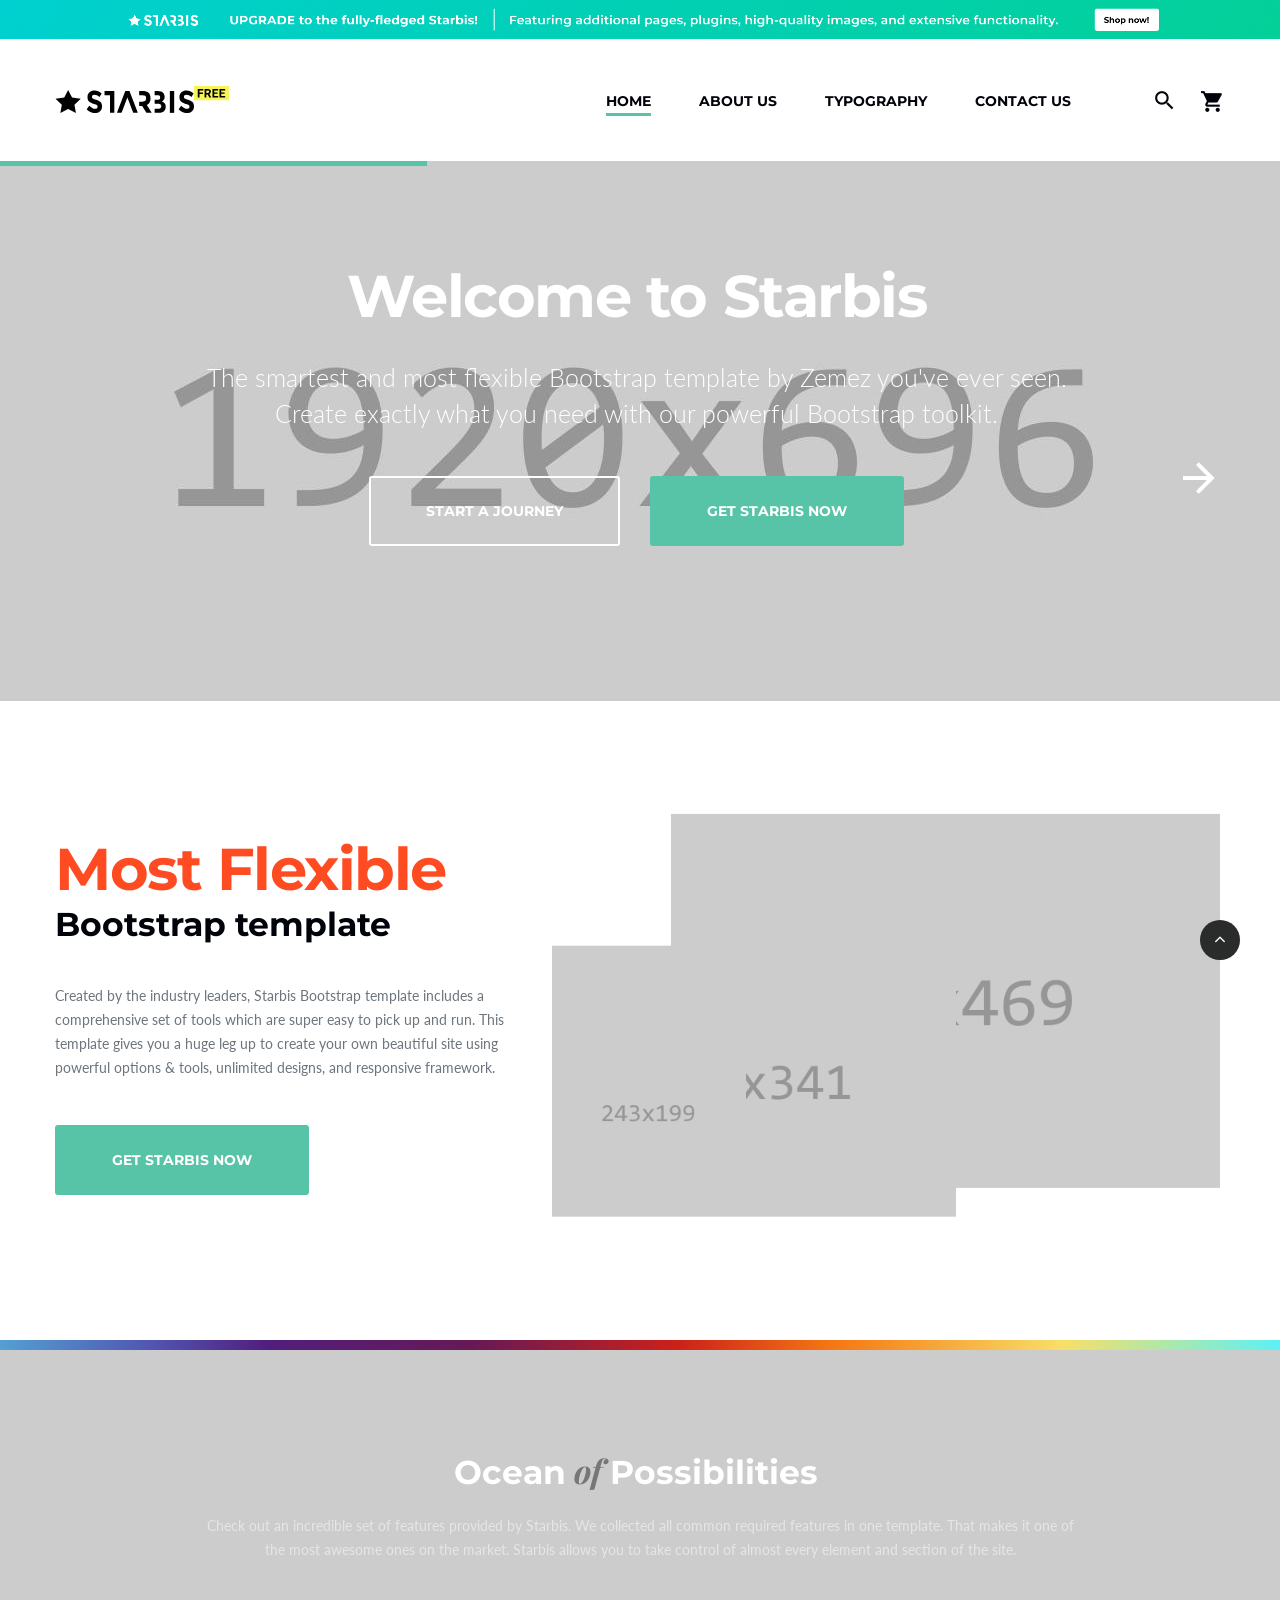
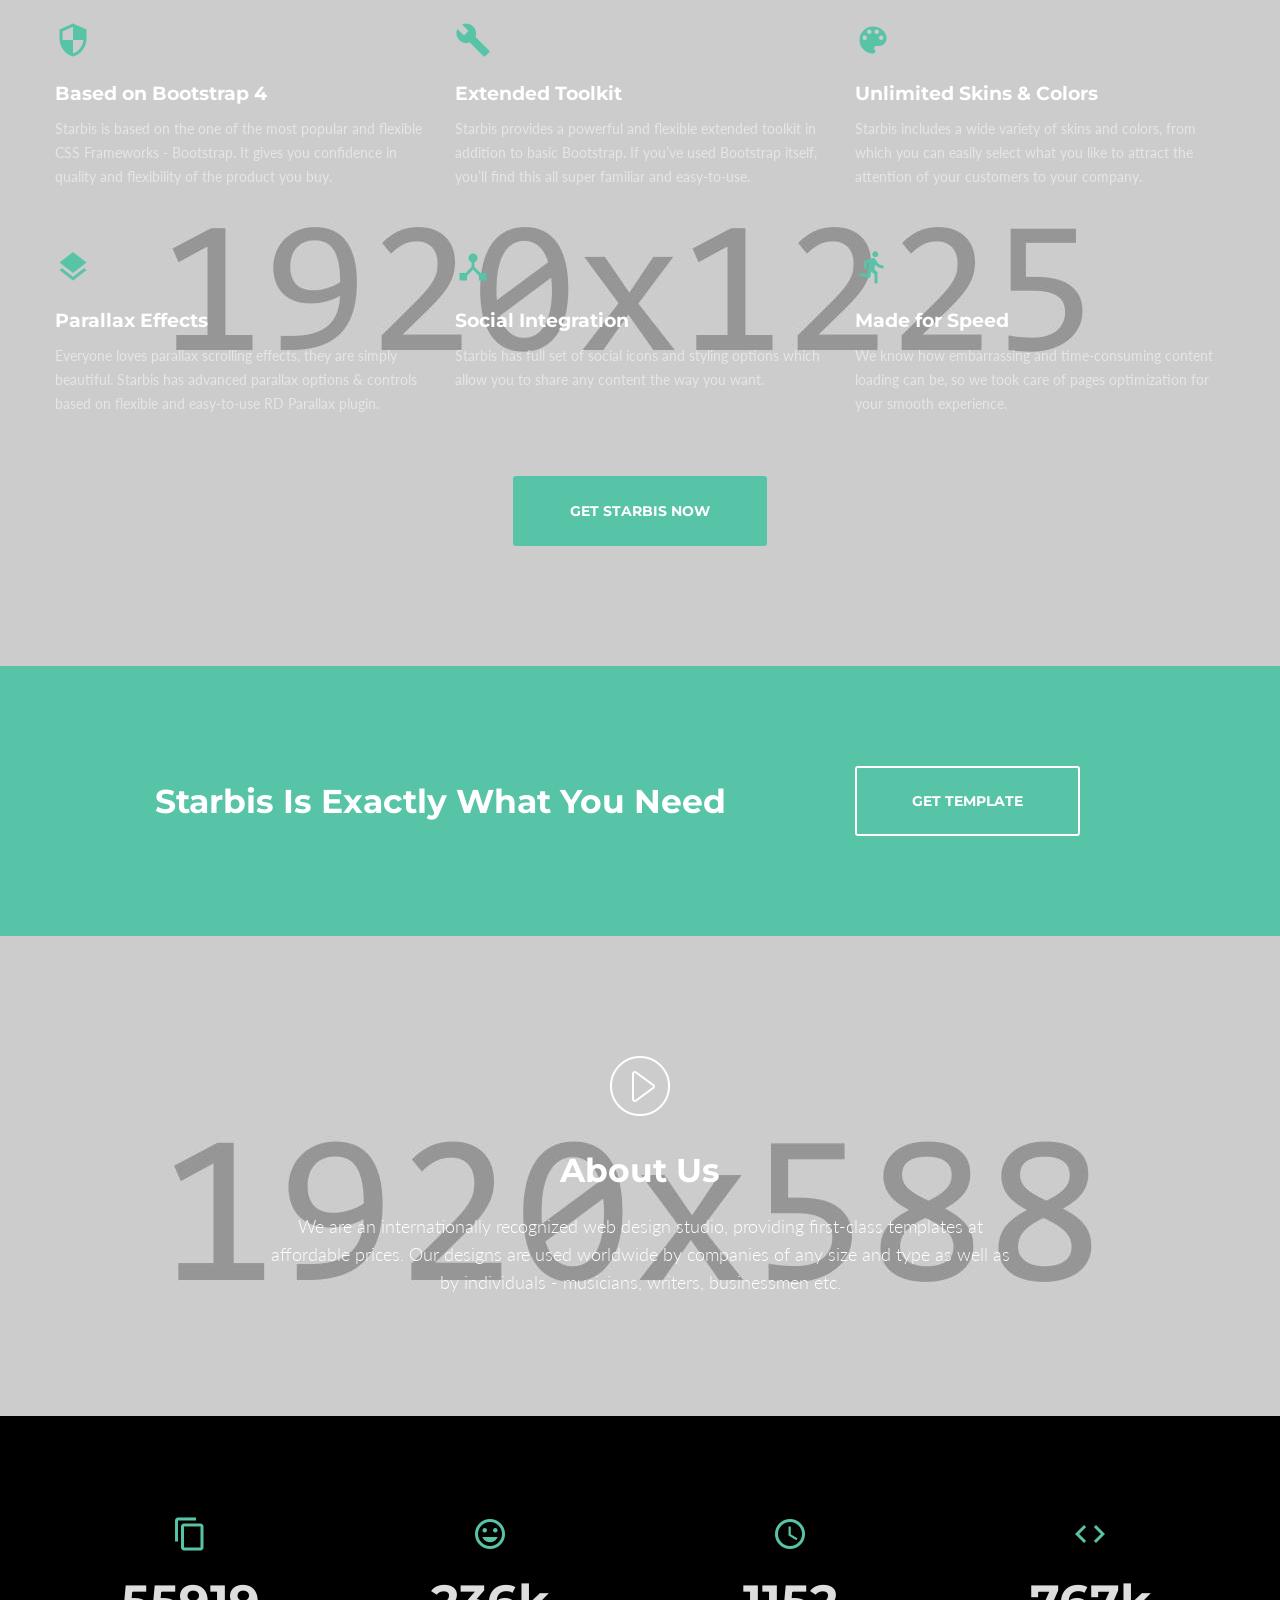
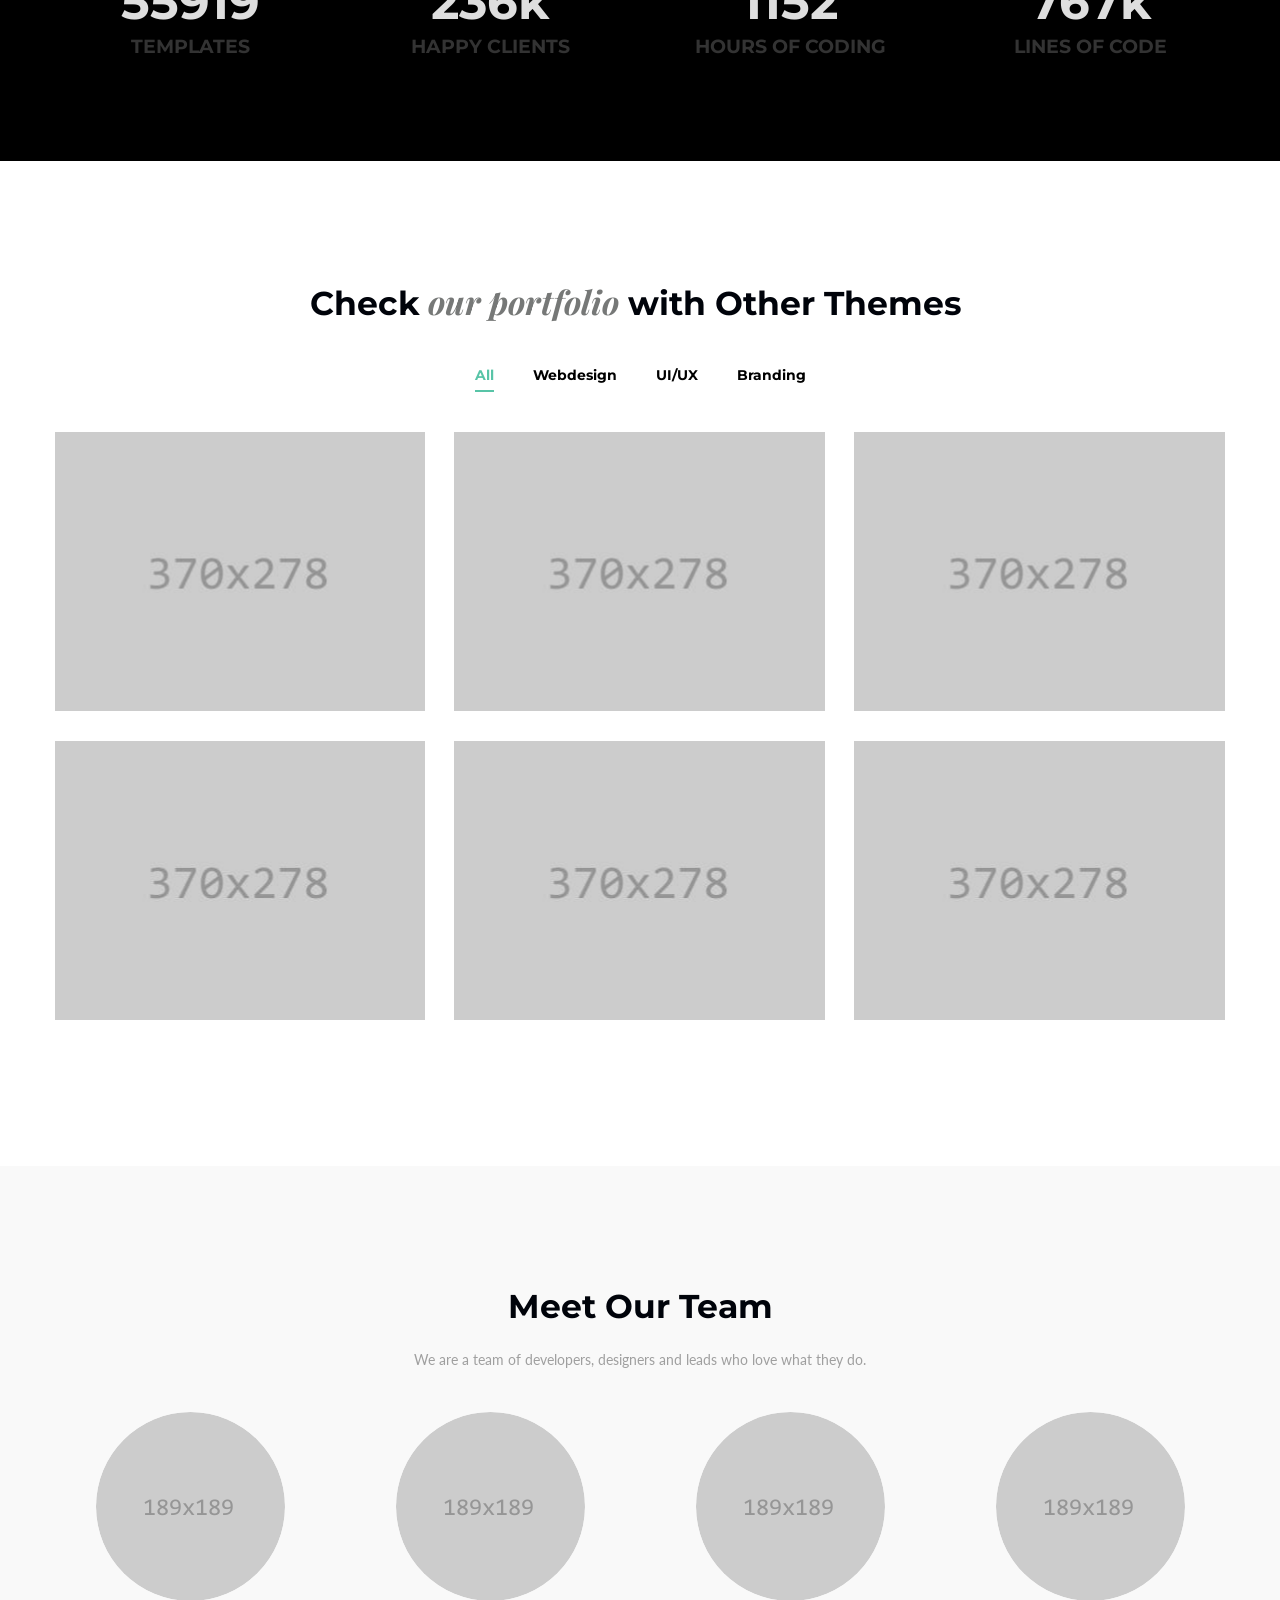
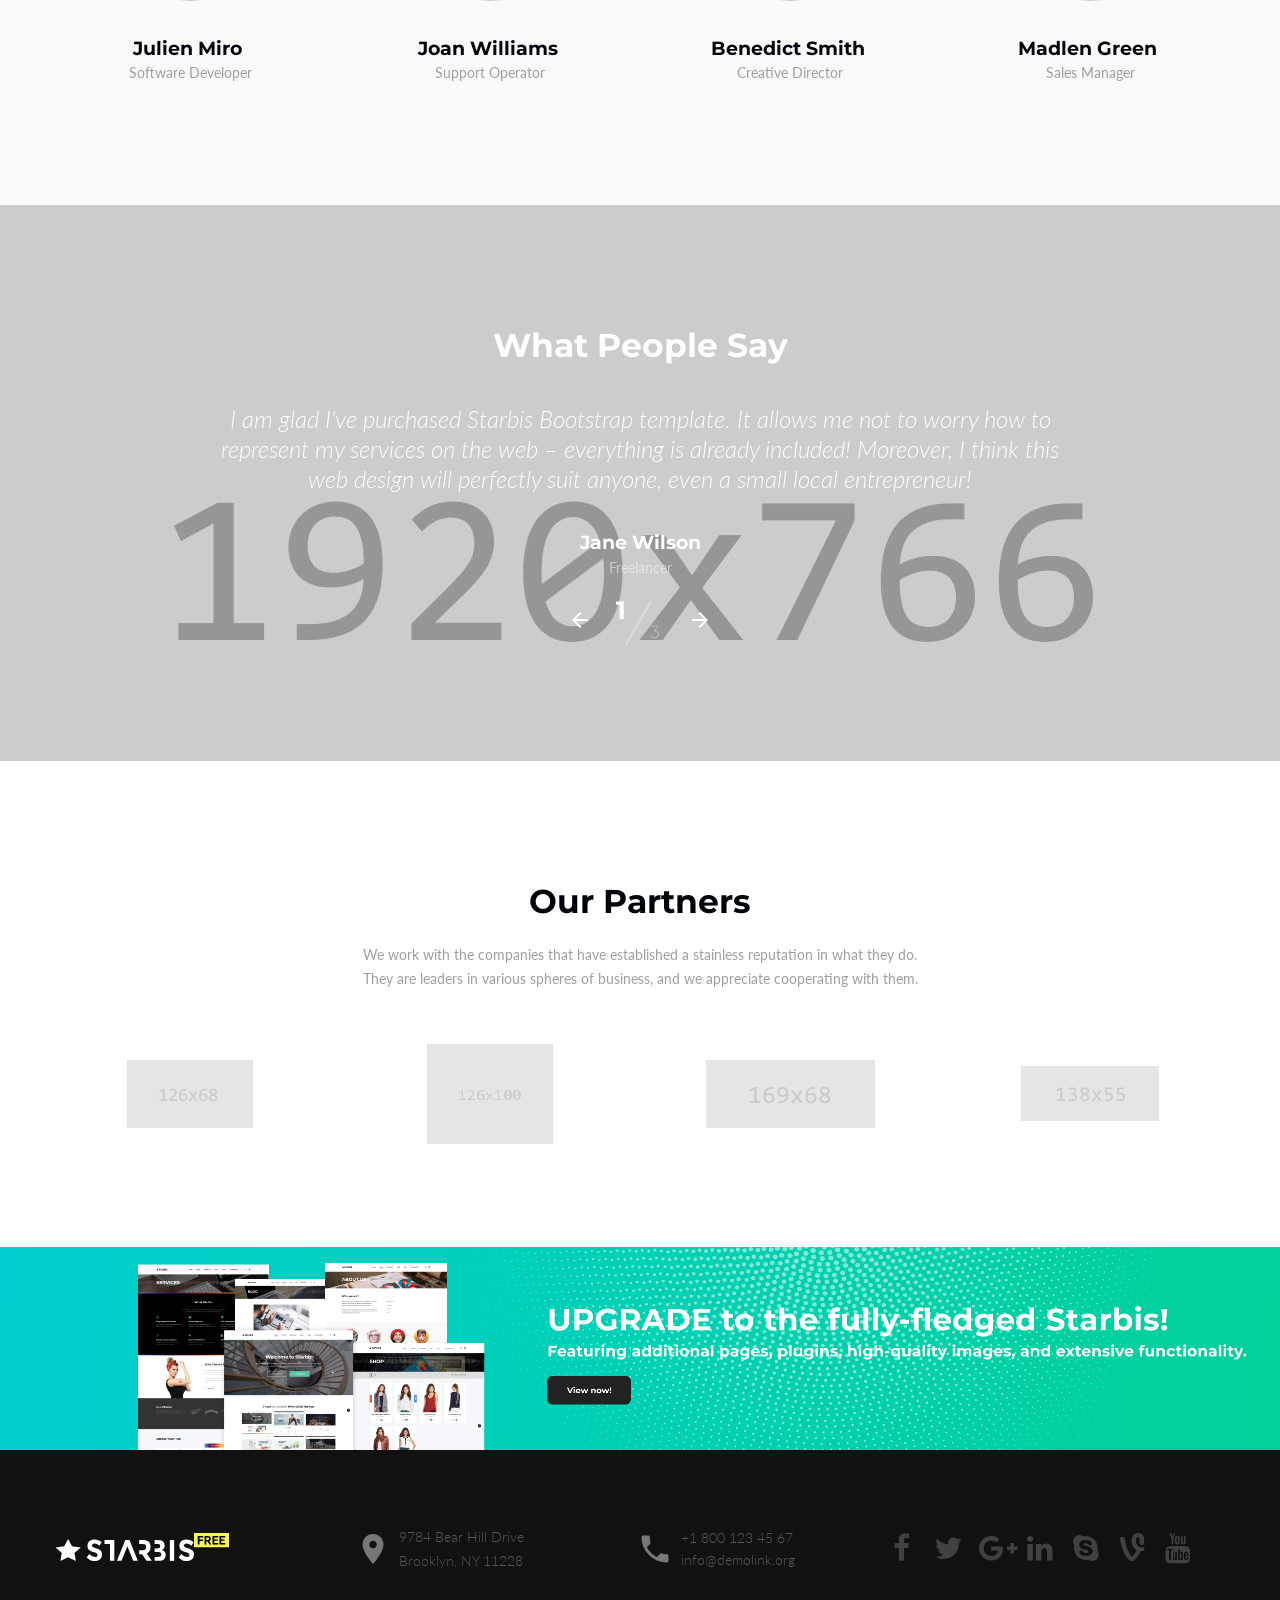
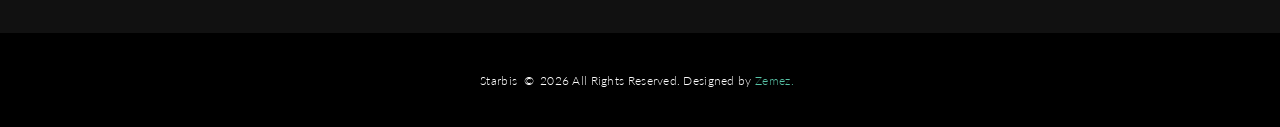
==== index.html @ 54184ffb "Initial commit" ====
<!DOCTYPE html>
<html class="wide wow-animation" lang="en">
  <head>
    <title>Home</title>
    <meta charset="utf-8">
    <meta name="viewport" content="width=device-width, height=device-height, initial-scale=1.0">
    <meta http-equiv="X-UA-Compatible" content="IE=edge">
    <link rel="icon" href="images/favicon.ico" type="image/x-icon">
    <link rel="stylesheet" type="text/css" href="//fonts.googleapis.com/css?family=Montserrat:400,700%7CLato:300,300italic,400,400italic,700,900%7CPlayfair+Display:700italic,900">
    <link rel="stylesheet" href="css/bootstrap.css">
    <link rel="stylesheet" href="css/fonts.css">
    <link rel="stylesheet" href="css/style.css">
  </head>
  <body>
    <div class="preloader">
      <div><a class="brand brand-md" href="index.html"><img src="images/logo-inverse-139x22.svg" alt="" width="139" height="22"/></a>
        <div class="page-loader-body">
          <div id="spinningSquaresG">
            <div class="spinningSquaresG" id="spinningSquaresG_1"></div>
            <div class="spinningSquaresG" id="spinningSquaresG_2"></div>
            <div class="spinningSquaresG" id="spinningSquaresG_3"></div>
            <div class="spinningSquaresG" id="spinningSquaresG_4"></div>
            <div class="spinningSquaresG" id="spinningSquaresG_5"></div>
            <div class="spinningSquaresG" id="spinningSquaresG_6"></div>
            <div class="spinningSquaresG" id="spinningSquaresG_7"></div>
            <div class="spinningSquaresG" id="spinningSquaresG_8"></div>
          </div>
        </div>
      </div>
    </div><a class="d-none d-xl-block" href="https://www.templatemonster.com/website-templates/starbis.html" target="blank"><img class="d-block w-100" src="images/banner-01.jpg" alt=""/></a>
    <div class="page">
      <header class="page-head">
        <div class="rd-navbar-wrap">
          <nav class="rd-navbar rd-navbar-default" data-layout="rd-navbar-fixed" data-sm-layout="rd-navbar-fixed" data-md-layout="rd-navbar-fixed" data-md-device-layout="rd-navbar-fixed" data-lg-layout="rd-navbar-static" data-lg-device-layout="rd-navbar-fixed" data-xl-layout="rd-navbar-static" data-xl-device-layout="rd-navbar-static" data-xxl-layout="rd-navbar-static" data-xxl-device-layout="rd-navbar-static" data-lg-stick-up="true" data-xl-stick-up="true" data-xxl-stick-up="true" data-lg-stick-up-offset="60px" data-xl-stick-up-offset="60px" data-xxl-stick-up-offset="60px">
            <div class="rd-navbar-inner">
              <div class="rd-navbar-panel">
                <button class="rd-navbar-toggle" data-custom-toggle=".rd-navbar-nav-wrap" data-custom-toggle-disable-on-blur="true"><span></span></button><a class="rd-navbar-brand brand" href="index.html"><img src="images/logo-default-139x22.svg" alt="" width="139" height="22"/></a>
              </div>
              <div class="rd-navbar-group rd-navbar-search-wrap">
                <div class="rd-navbar-nav-wrap">
                  <div class="rd-navbar-nav-inner">
                    <div class="rd-navbar-search">
                      <form class="rd-search" action="#" method="GET" data-search-live="rd-search-results-live">
                        <div class="form-wrap">
                          <label class="form-label" for="rd-search-form-input">Search...</label>
                          <input class="form-input" id="rd-search-form-input" type="text" name="s" autocomplete="off">
                          <div class="rd-search-results-live" id="rd-search-results-live"></div>
                        </div>
                        <button class="rd-search-submit" type="submit"></button>
                      </form>
                      <button class="rd-navbar-search-toggle" data-rd-navbar-toggle=".rd-navbar-search, .rd-navbar-search-wrap"></button>
                    </div>
                    <ul class="rd-navbar-nav">
                      <li class="rd-nav-item active"><a class="rd-nav-link" href="index.html">Home</a>
                      </li>
                      <li class="rd-nav-item"><a class="rd-nav-link" href="https://livedemo00.template-help.com/wt_60047_v4/starbis/index.html">About us</a>
                      </li>
                      <li class="rd-nav-item"><a class="rd-nav-link" href="https://livedemo00.template-help.com/wt_60047_v4/starbis/index.html">Typography</a>
                      </li>
                      <li class="rd-nav-item"><a class="rd-nav-link" href="https://livedemo00.template-help.com/wt_60047_v4/starbis/index.html">Contact us</a>
                      </li>
                    </ul>
                  </div>
                </div>
                <div class="rd-navbar-shop"><a class="novi-icon link-shop material-icons-shopping_cart" href="#"></a></div>
              </div>
            </div>
          </nav>
        </div>
      </header>
      <section class="swiper-container swiper-slider swiper-variant-1 bg-black" data-autoplay="5500" data-simulate-touch="true" data-swiper="{&quot;loop&quot;:false}">
        <div class="swiper-wrapper text-center">
          <div class="swiper-slide" data-slide-bg="images/home-slider-1-slide-1.jpg">
            <div class="swiper-slide-caption">
              <div class="container">
                <div class="row justify-content-md-center">
                  <div class="col-md-11 col-lg-10 col-xl-9">
                    <h2 class="slider-header" data-caption-animate="fadeInUp" data-caption-delay="0s">Welcome to Starbis</h2>
                    <p class="text-bigger slider-text" data-caption-animate="fadeInUp" data-caption-delay="100">The smartest and most flexible Bootstrap template by Zemez you've ever seen. Create exactly what you need with our powerful Bootstrap toolkit.</p>
                    <div class="group-xl-responsive"><a class="button button-xl button-white-outline-variant-1" data-caption-animate="fadeInUp" data-caption-delay="250" href="#" data-custom-scroll-to="section-start-journey">Start a journey</a><a class="button button-xl button-primary-contrast" data-caption-animate="fadeInUp" data-caption-delay="250" href="https://www.templatemonster.com/website-templates/starbis.html" target="_blank">Get starbis now</a></div>
                  </div>
                </div>
              </div>
            </div>
          </div>
          <div class="swiper-slide" data-slide-bg="images/home-slider-1-slide-2.jpg">
            <div class="swiper-slide-caption">
              <div class="container">
                <div class="row justify-content-md-center">
                  <div class="col-md-11 col-lg-10 col-xl-9">
                    <h2 class="slider-header" data-caption-animate="fadeInUp" data-caption-delay="0s">Unlimited Opportunities</h2>
                    <p class="text-bigger slider-text" data-caption-animate="fadeInUp" data-caption-delay="100">Starbis is the easiest way for you to build different sites without using many themes. Everything you need is combined in a single template.</p>
                    <div class="group-xl-responsive"><a class="button button-xl button-white-outline-variant-1" data-caption-animate="fadeInUp" data-caption-delay="250" href="#" data-custom-scroll-to="section-start-journey">Start a journey</a><a class="button button-xl button-primary-contrast" data-caption-animate="fadeInUp" data-caption-delay="250" href="https://www.templatemonster.com/website-templates/starbis.html" target="_blank">Get starbis now</a></div>
                  </div>
                </div>
              </div>
            </div>
          </div>
          <div class="swiper-slide" data-slide-bg="images/home-slider-1-slide-3.jpg">
            <div class="swiper-slide-caption">
              <div class="container">
                <div class="row justify-content-md-center">
                  <div class="col-md-11 col-lg-10 col-xl-9">
                    <h2 class="slider-header" data-caption-animate="fadeInUp" data-caption-delay="0s">Ultra Sharp & Responsive</h2>
                    <p class="text-bigger slider-text" data-caption-animate="fadeInUp" data-caption-delay="100">Beautiful and clean designs are optimized for all screen sizes and types. Taste a new meaning of Retina Ready.</p>
                    <div class="group-xl-responsive"><a class="button button-xl button-white-outline-variant-1" data-caption-animate="fadeInUp" data-caption-delay="250" href="#" data-custom-scroll-to="section-start-journey">Start a journey</a><a class="button button-xl button-primary-contrast" data-caption-animate="fadeInUp" data-caption-delay="250" href="https://www.templatemonster.com/website-templates/starbis.html" target="_blank">Get starbis now</a></div>
                  </div>
                </div>
              </div>
            </div>
          </div>
        </div>
        <div class="swiper-scrollbar"></div>
        <div class="swiper-nav-wrap">
          <div class="swiper-button-prev"></div>
          <div class="swiper-button-next"></div>
        </div>
      </section>
      <section class="section section-50 section-md-90 section-xl-top-120 section-xl-bottom-145" id="section-start-journey">
        <div class="container">
          <div class="row row-40 row-md-60 align-items-lg-end justify-content-lg-center">
            <div class="col-md-10 col-lg-5 wow fadeInLeftSmall" data-wow-duration="1s" data-wow-offset="200">
              <h2 class="text-red-orange">Most Flexible</h2>
              <p class="h3">Bootstrap template</p>
              <p class="text-secondary">Created by the industry leaders, Starbis Bootstrap template includes a comprehensive set of tools which are super easy to pick up and run. This template gives you a huge leg up to create your own beautiful site using powerful options & tools, unlimited designs, and responsive framework.</p><a class="button button-xl button-primary" href="https://www.templatemonster.com/website-templates/starbis.html" target="_blank">Get Starbis Now</a>
            </div>
            <div class="col-md-11 col-lg-7">
              <div class="image-group">
                <figure class="wow fadeInRightSmall" data-wow-duration=".9s" data-wow-delay=".0s" data-wow-offset="80"><img src="images/home-1-243x199.png" alt="" width="243" height="199"/>
                </figure>
                <figure class="wow fadeInRightSmall" data-wow-duration=".9s" data-wow-delay=".2s" data-wow-offset="200"><img src="images/home-2-508x341.png" alt="" width="508" height="341"/>
                </figure>
                <figure class="wow fadeInRightSmall" data-wow-duration=".9s" data-wow-delay=".4s" data-wow-offset="300"><img src="images/home-3-689x469.png" alt="" width="689" height="469"/>
                </figure>
              </div>
            </div>
          </div>
        </div>
      </section>
      <div class="divider-spectrum"></div>
      <section class="parallax-container bg-black" data-parallax-img="images/parallax-1.jpg">
        <div class="parallax-content">
          <div class="section-50 section-md-75 section-xl-top-100 section-xl-bottom-120">
            <div class="container">
              <div class="row justify-content-md-center">
                <div class="col-md-11 col-lg-10 col-xl-9 text-center">
                  <h3><span>Ocean</span><em>of</em><span>Possibilities</span></h3>
                  <p>
                    Check out an incredible set of features provided by Starbis. We collected all common required features in one template. That makes it one of the most awesome ones on the market. Starbis allows you to take control of almost every element and section of the site.
                    
                  </p>
                </div>
              </div>
              <div class="row row-40 row-xl-60 offset-xl-top-60">
                <div class="col-md-6 col-lg-4">
                  <article class="icon-box-vertical"><span class="novi-icon icon icon-primary icon-md material-icons-security"></span>
                    <h5 class="icon-box-header"><a href="#">Based on Bootstrap 4</a></h5>
                    <p>Starbis is based on the one of the most popular and flexible CSS Frameworks - Bootstrap. It gives you confidence in quality and flexibility of the product you buy.</p>
                  </article>
                </div>
                <div class="col-md-6 col-lg-4">
                  <article class="icon-box-vertical"><span class="novi-icon icon icon-primary icon-md material-icons-build"></span>
                    <h5 class="icon-box-header"><a href="#">Extended Toolkit</a></h5>
                    <p>Starbis provides a powerful and flexible extended toolkit in addition to basic Bootstrap. If you’ve used Bootstrap itself, you’ll find this all super familiar and easy-to-use.</p>
                  </article>
                </div>
                <div class="col-md-6 col-lg-4">
                  <article class="icon-box-vertical"><span class="novi-icon icon icon-primary icon-md material-icons-palette"></span>
                    <h5 class="icon-box-header"><a href="#">Unlimited Skins &amp; Colors</a></h5>
                    <p>Starbis includes a wide variety of skins and colors, from which you can easily select what you like to attract the attention of your customers to your company.</p>
                  </article>
                </div>
                <div class="col-md-6 col-lg-4">
                  <article class="icon-box-vertical"><span class="novi-icon icon icon-primary icon-md material-icons-layers"></span>
                    <h5 class="icon-box-header"><a href="#">Parallax Effects</a></h5>
                    <p>Everyone loves parallax scrolling effects, they are simply beautiful. Starbis has advanced parallax options &amp; controls based on flexible and easy-to-use RD Parallax plugin.</p>
                  </article>
                </div>
                <div class="col-md-6 col-lg-4">
                  <article class="icon-box-vertical"><span class="novi-icon icon icon-primary icon-md material-icons-device_hub"></span>
                    <h5 class="icon-box-header"><a href="#">Social Integration</a></h5>
                    <p>Starbis has full set of social icons and styling options which allow you to share any content the way you want.</p>
                  </article>
                </div>
                <div class="col-md-6 col-lg-4">
                  <article class="icon-box-vertical"><span class="novi-icon icon icon-primary icon-md material-icons-directions_run"></span>
                    <h5 class="icon-box-header"><a href="#">Made for Speed</a></h5>
                    <p>We know how embarrassing and time-consuming content loading can be, so we took care of pages optimization for your smooth experience.</p>
                  </article>
                </div>
              </div>
              <div class="row offset-xl-top-60">
                <div class="col-sm-12 text-center"><a class="button button-xl button-primary" href="https://www.templatemonster.com/website-templates/starbis.html" target="_blank">Get Starbis Now</a></div>
              </div>
            </div>
          </div>
        </div>
      </section>
      <section class="section section-60 section-md-100 bg-accent novi-background">
        <div class="container text-center text-lg-start">
          <div class="row row-30 align-items-md-center justify-content-lg-center">
            <div class="col-lg-8 col-xl-7">
              <h3>Starbis Is Exactly What You Need</h3>
            </div>
            <div class="col-lg-4 col-xl-3"><a class="button button-xl button-black-outline" href="https://www.templatemonster.com/website-templates/starbis.html" target="_blank">Get template</a></div>
          </div>
        </div>
      </section>
      <section class="parallax-container bg-black" data-parallax-img="images/parallax-2.jpg">
        <div class="parallax-content">
          <div class="section-60 section-md-100 section-xl-120">
            <div class="container text-center">
              <div class="row">
                <div class="col-sm-12"><a class="link-circle link-white" data-lightgallery="item" href="https://www.youtube.com/watch?v=1UWpbtUupQQ"><span class="novi-icon icon icon-xl fl-36-slim-icons-play90"></span></a>
                  <h3>About Us</h3>
                  <p class="big fw-light"><span class="d-inline-block" style="max-width: 740px;">We are an internationally recognized web design studio, providing first-class templates at affordable prices. Our designs are used worldwide by companies of any size and type as well as by individuals - musicians, writers, businessmen etc.</span></p>
                </div>
              </div>
            </div>
          </div>
        </div>
      </section>
      <section class="section section-60 section-md-100 novi-background bg-black">
        <div class="container">
          <div class="row row-40">
            <div class="col-sm-6 col-md-3">
              <div class="box-counter"><span class="novi-icon icon icon-md icon-primary material-icons-content_copy"></span>
                <div class="text-large counter">58249</div>
                <h5 class="box-header">templates</h5>
              </div>
            </div>
            <div class="col-sm-6 col-md-3">
              <div class="box-counter"><span class="novi-icon icon icon-md icon-primary material-icons-mood"></span>
                <div class="text-large counter counter-k">246</div>
                <h5 class="box-header">happy clients</h5>
              </div>
            </div>
            <div class="col-sm-6 col-md-3">
              <div class="box-counter"><span class="novi-icon icon icon-md icon-primary material-icons-access_time"></span>
                <div class="text-large counter">1200</div>
                <h5 class="box-header">hours of coding</h5>
              </div>
            </div>
            <div class="col-sm-6 col-md-3">
              <div class="box-counter"><span class="novi-icon icon icon-md icon-primary material-icons-code"></span>
                <div class="text-large counter counter-k">834</div>
                <h5 class="box-header">lines of code</h5>
              </div>
            </div>
          </div>
        </div>
      </section>
      <section class="section section-50 section-md-90 section-xl-top-120 section-xl-bottom-145">
        <div class="container isotope-wrap">
          <div class="row row-40">
            <div class="col-sm-12 text-center">
              <h3><span>Check</span><em>our portfolio</em><span>with Other Themes</span></h3>
              <ul class="isotope-filters-responsive">
                <li>
                  <p>Choose your category:</p>
                </li>
                <li class="block-top-level">
                  <button class="isotope-filters-toggle button button-sm button-default" data-custom-toggle="#isotope-1" data-custom-toggle-disable-on-blur="true">Filter<span class="caret"></span></button>
                  <div class="isotope-filters isotope-filters-minimal isotope-filters-horizontal" id="isotope-1">
                    <ul class="list-inline">
                      <li><a class="active" data-isotope-filter="*" href="#">All</a></li>
                      <li><a data-isotope-filter="Category 1" href="#">Webdesign</a></li>
                      <li><a data-isotope-filter="Category 2" href="#">UI/UX</a></li>
                      <li><a data-isotope-filter="Category 3" href="#">Branding</a></li>
                    </ul>
                  </div>
                </li>
              </ul>
            </div>
            <div class="col-sm-12">
              <div class="row isotope isotope-gutter-default" data-lightgallery="group" data-lg-thumbnail="false">
                <div class="col-12 col-md-6 col-lg-4 isotope-item" data-filter="Category 1">
                  <div class="thumbnail thumbnail-variant-3"><a class="link link-external" href="#"><span class="novi-icon icon icon-sm fa fa-link"></span></a>
                    <figure><img src="images/gallery-grid-1-370x278.jpg" alt="" width="370" height="278"/>
                    </figure>
                    <div class="caption"><a class="link link-original" href="images/gallery-1-1200x900_original.jpg" data-lightgallery="item"></a></div>
                  </div>
                </div>
                <div class="col-12 col-md-6 col-lg-4 isotope-item" data-filter="Category 2">
                  <div class="thumbnail thumbnail-variant-3"><a class="link link-external" href="#"><span class="novi-icon icon icon-sm fa fa-link"></span></a>
                    <figure><img src="images/gallery-grid-2-370x278.jpg" alt="" width="370" height="278"/>
                    </figure>
                    <div class="caption"><a class="link link-original" href="images/gallery-2-1200x978_original.jpg" data-lightgallery="item"></a></div>
                  </div>
                </div>
                <div class="col-12 col-md-6 col-lg-4 isotope-item" data-filter="Category 3">
                  <div class="thumbnail thumbnail-variant-3"><a class="link link-external" href="#"><span class="novi-icon icon icon-sm fa fa-link"></span></a>
                    <figure><img src="images/gallery-grid-3-370x278.jpg" alt="" width="370" height="278"/>
                    </figure>
                    <div class="caption"><a class="link link-original" href="images/gallery-3-1200x606_original.jpg" data-lightgallery="item"></a></div>
                  </div>
                </div>
                <div class="col-12 col-md-6 col-lg-4 isotope-item" data-filter="Category 1">
                  <div class="thumbnail thumbnail-variant-3"><a class="link link-external" href="#"><span class="novi-icon icon icon-sm fa fa-link"></span></a>
                    <figure><img src="images/gallery-grid-4-370x278.jpg" alt="" width="370" height="278"/>
                    </figure>
                    <div class="caption"><a class="link link-original" href="images/gallery-4-1200x713_original.jpg" data-lightgallery="item"></a></div>
                  </div>
                </div>
                <div class="col-12 col-md-6 col-lg-4 isotope-item" data-filter="Category 2">
                  <div class="thumbnail thumbnail-variant-3"><a class="link link-external" href="#"><span class="novi-icon icon icon-sm fa fa-link"></span></a>
                    <figure><img src="images/gallery-grid-5-370x278.jpg" alt="" width="370" height="278"/>
                    </figure>
                    <div class="caption"><a class="link link-original" href="images/gallery-5-1200x900_original.jpg" data-lightgallery="item"></a></div>
                  </div>
                </div>
                <div class="col-12 col-md-6 col-lg-4 isotope-item" data-filter="Category 3">
                  <div class="thumbnail thumbnail-variant-3"><a class="link link-external" href="#"><span class="novi-icon icon icon-sm fa fa-link"></span></a>
                    <figure><img src="images/gallery-grid-6-370x278.jpg" alt="" width="370" height="278"/>
                    </figure>
                    <div class="caption"><a class="link link-original" href="images/gallery-6-1200x900_original.jpg" data-lightgallery="item"></a></div>
                  </div>
                </div>
              </div>
            </div>
          </div>
        </div>
      </section>
      <section class="section section-50 section-md-90 section-xl-120 bg-gray-lighter novi-background">
        <div class="container">
          <div class="text-center">
            <h3>Meet Our Team</h3>
            <p>We are a team of developers, designers and leads who love what they do.</p>
          </div>
          <div class="row row-40 row-lg-60">
            <div class="col-sm-6 col-md-4 col-lg-3">
              <div class="thumbnail thumbnail-variant-1">
                <div class="thumbnail-image"><img src="images/team-1-189x189.png" alt="" width="189" height="189"/>
                  <div class="thumbnail-image-inner"><a class="novi-icon icon icon-md material-icons-local_phone link-primary-inverse-v2" href="tel:#"></a><a class="novi-icon icon icon-md-smaller fa-envelope-o link-white" href="mailto:#"></a></div>
                </div>
                <div class="thumbnail-caption">
                  <h5 class="header"><a href="#">Julien Miro</a></h5>
                  <p>Software Developer</p>
                </div>
              </div>
            </div>
            <div class="col-sm-6 col-md-4 col-lg-3">
              <div class="thumbnail thumbnail-variant-1">
                <div class="thumbnail-image"><img src="images/team-2-189x189.png" alt="" width="189" height="189"/>
                  <div class="thumbnail-image-inner"><a class="novi-icon icon icon-md material-icons-local_phone link-primary-inverse-v2" href="tel:#"></a><a class="novi-icon icon icon-md-smaller fa-envelope-o link-white" href="mailto:#"></a></div>
                </div>
                <div class="thumbnail-caption">
                  <h5 class="header"><a href="#">Joan Williams</a></h5>
                  <p>Support Operator</p>
                </div>
              </div>
            </div>
            <div class="col-sm-6 col-md-4 col-lg-3">
              <div class="thumbnail thumbnail-variant-1">
                <div class="thumbnail-image"><img src="images/team-3-189x189.png" alt="" width="189" height="189"/>
                  <div class="thumbnail-image-inner"><a class="novi-icon icon icon-md material-icons-local_phone link-primary-inverse-v2" href="tel:#"></a><a class="novi-icon icon icon-md-smaller fa-envelope-o link-white" href="mailto:#"></a></div>
                </div>
                <div class="thumbnail-caption">
                  <h5 class="header"><a href="#">Benedict Smith</a></h5>
                  <p>Creative Director</p>
                </div>
              </div>
            </div>
            <div class="col-sm-6 col-md-4 col-lg-3">
              <div class="thumbnail thumbnail-variant-1">
                <div class="thumbnail-image"><img src="images/team-4-189x189.png" alt="" width="189" height="189"/>
                  <div class="thumbnail-image-inner"><a class="novi-icon icon icon-md material-icons-local_phone link-primary-inverse-v2" href="tel:#"></a><a class="novi-icon icon icon-md-smaller fa-envelope-o link-white" href="mailto:#"></a></div>
                </div>
                <div class="thumbnail-caption">
                  <h5 class="header"><a href="#">Madlen Green</a></h5>
                  <p>Sales Manager</p>
                </div>
              </div>
            </div>
          </div>
        </div>
      </section>
      <section class="parallax-container bg-black" data-parallax-img="images/clients-testimonials-parallax-1.jpg">
        <div class="parallax-content">
          <div class="section-60 section-md-90 section-xl-120">
            <div class="container text-center">
              <h3>What People Say</h3>
              <div class="row justify-content-lg-center">
                <div class="col-lg-11 col-xl-9">
                  <div class="owl-carousel-inverse">
                    <div class="owl-carousel owl-nav-position-numbering" data-items="1" data-stage-padding="0" data-loop="false" data-margin="30" data-nav="true" data-numbering="#owl-numbering-1" data-animation-in="fadeIn" data-animation-out="fadeOut">
                      <div class="item">
                              <blockquote class="quote-minimal quote-minimal-inverse">
                                <div class="quote-body">
                                  <p>
                                    <q>I am glad I've purchased Starbis Bootstrap template. It allows me not to worry how to represent my services on the web – everything is already included! Moreover, I think this web design will perfectly suit anyone, even a small local entrepreneur!</q>
                                  </p>
                                </div>
                                <div class="quote-meta">
                                  <cite>Jane Wilson</cite>
                                  <p class="caption">Freelancer</p>
                                </div>
                              </blockquote>
                      </div>
                      <div class="item">
                              <blockquote class="quote-minimal quote-minimal-inverse">
                                <div class="quote-body">
                                  <p>
                                    <q>The themes are beautiful! But what really makes the difference is the customer service. Both pre and post sales support is second to none. Very fast, friendly and competent. I can only recommend Starbis.</q>
                                  </p>
                                </div>
                                <div class="quote-meta">
                                  <cite>Amanda Smith</cite>
                                  <p class="caption">Sales manager</p>
                                </div>
                              </blockquote>
                      </div>
                      <div class="item">
                              <blockquote class="quote-minimal quote-minimal-inverse">
                                <div class="quote-body">
                                  <p>
                                    <q>We have purchased several themes and contacted support once, the case had to be passed to technical support but it was resolved within the day. Very fast responses and excellent templates to choose from. Would highly recommend.</q>
                                  </p>
                                </div>
                                <div class="quote-meta">
                                  <cite>Sam Cole</cite>
                                  <p class="caption">Business owner</p>
                                </div>
                              </blockquote>
                      </div>
                    </div>
                    <div class="owl-numbering owl-numbering-default" id="owl-numbering-1">
                      <div class="numbering-current"></div>
                      <div class="numbering-separator"></div>
                      <div class="numbering-count"></div>
                    </div>
                  </div>
                </div>
              </div>
            </div>
          </div>
        </div>
      </section>
      <section class="section section-50 section-md-90 section-xl-top-120">
        <div class="container">
          <div class="text-center">
            <h3>Our Partners</h3>
            <p><span class="d-inline-block" style="max-width: 580px;">We work with the companies that have established a stainless reputation in what they do. They are leaders in various spheres of business, and we appreciate cooperating with them.</span></p>
          </div>
          <div class="row row-30">
            <div class="col-sm-6 col-md-3">
              <div class="link-image-wrap"><a class="link-image" href="#"><img src="images/clients-1-126x68.png" alt="" width="126" height="68"/></a></div>
            </div>
            <div class="col-sm-6 col-md-3">
              <div class="link-image-wrap"><a class="link-image" href="#"><img src="images/clients-2-126x100.png" alt="" width="126" height="100"/></a></div>
            </div>
            <div class="col-sm-6 col-md-3">
              <div class="link-image-wrap"><a class="link-image" href="#"><img src="images/clients-4-169x68.png" alt="" width="169" height="68"/></a></div>
            </div>
            <div class="col-sm-6 col-md-3">
              <div class="link-image-wrap"><a class="link-image" href="#"><img src="images/clients-6-138x55.png" alt="" width="138" height="55"/></a></div>
            </div>
          </div>
        </div>
      </section><a class="d-block" href="https://www.templatemonster.com/website-templates/starbis.html" target="blank"><img class="d-block w-100" src="images/banner-02.jpg" alt=""/></a>
      <section class="section section-40 section-md-top-75 section-md-bottom-60 bg-cod-gray novi-background">
        <div class="container text-center text-md-start">
          <div class="row row-30 align-items-md-center justify-content-lg-center justify-content-xl-start">
            <div class="col-lg-11 col-xl-3"><a class="brand" href="index.html"><img src="images/logo-inverse-139x22.svg" alt="" width="139" height="22"/></a></div>
            <div class="col-md-7 col-lg-6 col-xl-5">
              <div class="wrap-justify">
                <address class="contact-info text-start">
                  <div class="unit unit-horizontal unit-spacing-xs align-items-center justify-content-center unit-sm-left">
                    <div class="unit-left"><span class="novi-icon icon icon-md-custom icon-gunsmoke material-icons-place"></span></div>
                    <div class="unit-body fw-light"><a class="link-light-03 d-inline" href="#">9784 Bear Hill Drive<br>Brooklyn, NY 11228</a></div>
                  </div>
                </address>
                <address class="contact-info text-start">
                  <div class="unit unit-horizontal unit-spacing-xs align-items-center justify-content-center unit-sm-left">
                    <div class="unit-left"><span class="novi-icon icon icon-md-custom icon-gunsmoke material-icons-phone"></span></div>
                    <div class="unit-body fw-light">
                      <div class="link-wrap"><a class="link-light-03" href="tel:#">+1 800 123 45 67</a></div>
                      <div class="link-wrap"><a class="link-light-03" href="mailto:#">info@demolink.org</a></div>
                    </div>
                  </div>
                </address>
              </div>
            </div>
            <div class="col-md-5 col-xl-4 text-lg-center">
              <ul class="list-inline list-inline-xs">
                <li><a class="novi-icon icon icon-sm-custom link-tundora fa-facebook" href="#"></a></li>
                <li><a class="novi-icon icon icon-sm-custom link-tundora fa-twitter" href="#"></a></li>
                <li><a class="novi-icon icon icon-sm-custom link-tundora fa-google-plus" href="#"></a></li>
                <li><a class="novi-icon icon icon-sm-custom link-tundora fa-linkedin" href="#"></a></li>
                <li><a class="novi-icon icon icon-sm-custom link-tundora fa-skype" href="#"></a></li>
                <li><a class="novi-icon icon icon-sm-custom link-tundora fa-vine" href="#"></a></li>
                <li><a class="novi-icon icon icon-sm-custom link-tundora fa-youtube" href="#"></a></li>
              </ul>
            </div>
          </div>
        </div>
      </section>
      <footer class="page-foot page-foot-default section-35 bg-black novi-background text-center">
        <div class="container">
          <p class="rights small"><span>Starbis</span><span>&nbsp;&#169;&nbsp;</span><span class="copyright-year"></span><span>All Rights Reserved.</span><br class="d-md-none"><span>Designed by <a class="link-primary" href="https://www.templatemonster.com/products/author/zemez/">Zemez.</a></span></p>
        </div>
      </footer>
    </div>
    <div class="snackbars" id="form-output-global"></div>
    <script src="js/core.min.js"></script>
    <script src="js/script.js"></script>
  </body>
</html>
---- css/fonts.css ----
/** @group Fonts *//** @section Font Awesome Icons 4.7.0 */@font-face {	font-family: 'FontAwesome';	src: url("../fonts/fontawesome-webfont.eot?v=4.7.0");	src: url("../fonts/fontawesome-webfont.eot?#iefix&v=4.7.0") format("embedded-opentype"), url("../fonts/fontawesome-webfont.woff2?v=4.7.0") format("woff2"), url("../fonts/fontawesome-webfont.woff?v=4.7.0") format("woff"), url("../fonts/fontawesome-webfont.ttf?v=4.7.0") format("truetype"), url("../fonts/fontawesome-webfont.svg?v=4.7.0#fontawesomeregular") format("svg");	font-weight: normal;	font-style: normal;}.fa {	display: inline-block;	font-family: 'FontAwesome';	font-size: inherit;	text-rendering: auto;	-webkit-font-smoothing: antialiased;	-moz-osx-font-smoothing: grayscale;}[class*='fa-']:before {	font-weight: 400;	font-family: 'FontAwesome';}/* makes the font 33% larger relative to the icon container */.fa-lg {	font-size: 1.33333333em;	line-height: 0.75em;	vertical-align: -15%;}.fa-2x {	font-size: 2em;}.fa-3x {	font-size: 3em;}.fa-4x {	font-size: 4em;}.fa-5x {	font-size: 5em;}.fa-fw {	width: 1.28571429em;	text-align: center;}.fa-ul {	padding-left: 0;	margin-left: 2.14285714em;	list-style-type: none;}.fa-ul > li {	position: relative;}.fa-li {	position: absolute;	left: -2.14285714em;	width: 2.14285714em;	top: 0.14285714em;	text-align: center;}.fa-li.fa-lg {	left: -1.85714286em;}.fa-border {	padding: .2em .25em .15em;	border: solid 0.08em #eeeeee;	border-radius: .1em;}.fa-pull-left {	float: left;}.fa-pull-right {	float: right;}.fa.fa-pull-left {	margin-right: .3em;}.fa.fa-pull-right {	margin-left: .3em;}/* Deprecated as of 4.4.0 */.pull-right {	float: right;}.pull-left {	float: left;}.fa.pull-left {	margin-right: .3em;}.fa.pull-right {	margin-left: .3em;}.fa-spin {	-webkit-animation: fa-spin 2s infinite linear;	animation: fa-spin 2s infinite linear;}.fa-pulse {	-webkit-animation: fa-spin 1s infinite steps(8);	animation: fa-spin 1s infinite steps(8);}@-webkit-keyframes fa-spin {	0% {		-webkit-transform: rotate(0deg);		transform: rotate(0deg);	}	100% {		-webkit-transform: rotate(359deg);		transform: rotate(359deg);	}}@keyframes fa-spin {	0% {		-webkit-transform: rotate(0deg);		transform: rotate(0deg);	}	100% {		-webkit-transform: rotate(359deg);		transform: rotate(359deg);	}}.fa-rotate-90 {	-ms-filter: "progid:DXImageTransform.Microsoft.BasicImage(rotation=1)";	-webkit-transform: rotate(90deg);	-ms-transform: rotate(90deg);	transform: rotate(90deg);}.fa-rotate-180 {	-ms-filter: "progid:DXImageTransform.Microsoft.BasicImage(rotation=2)";	-webkit-transform: rotate(180deg);	-ms-transform: rotate(180deg);	transform: rotate(180deg);}.fa-rotate-270 {	-ms-filter: "progid:DXImageTransform.Microsoft.BasicImage(rotation=3)";	-webkit-transform: rotate(270deg);	-ms-transform: rotate(270deg);	transform: rotate(270deg);}.fa-flip-horizontal {	-ms-filter: "progid:DXImageTransform.Microsoft.BasicImage(rotation=0, mirror=1)";	-webkit-transform: scale(-1, 1);	-ms-transform: scale(-1, 1);	transform: scale(-1, 1);}.fa-flip-vertical {	-ms-filter: "progid:DXImageTransform.Microsoft.BasicImage(rotation=2, mirror=1)";	-webkit-transform: scale(1, -1);	-ms-transform: scale(1, -1);	transform: scale(1, -1);}:root .fa-rotate-90,:root .fa-rotate-180,:root .fa-rotate-270,:root .fa-flip-horizontal,:root .fa-flip-vertical {	filter: none;}.fa-stack {	position: relative;	display: inline-block;	width: 2em;	height: 2em;	line-height: 2em;	vertical-align: middle;}.fa-stack-1x,.fa-stack-2x {	position: absolute;	left: 0;	width: 100%;	text-align: center;}.fa-stack-1x {	line-height: inherit;}.fa-stack-2x {	font-size: 2em;}.fa-inverse {	color: #ffffff;}/* Font Awesome uses the Unicode Private Use Area (PUA) to ensure screen
   readers do not read off random characters that represent icons */.fa-glass:before {	content: "\f000";}.fa-music:before {	content: "\f001";}.fa-search:before {	content: "\f002";}.fa-envelope-o:before {	content: "\f003";}.fa-heart:before {	content: "\f004";}.fa-star:before {	content: "\f005";}.fa-star-o:before {	content: "\f006";}.fa-user:before {	content: "\f007";}.fa-film:before {	content: "\f008";}.fa-th-large:before {	content: "\f009";}.fa-th:before {	content: "\f00a";}.fa-th-list:before {	content: "\f00b";}.fa-check:before {	content: "\f00c";}.fa-remove:before,.fa-close:before,.fa-times:before {	content: "\f00d";}.fa-search-plus:before {	content: "\f00e";}.fa-search-minus:before {	content: "\f010";}.fa-power-off:before {	content: "\f011";}.fa-signal:before {	content: "\f012";}.fa-gear:before,.fa-cog:before {	content: "\f013";}.fa-trash-o:before {	content: "\f014";}.fa-home:before {	content: "\f015";}.fa-file-o:before {	content: "\f016";}.fa-clock-o:before {	content: "\f017";}.fa-road:before {	content: "\f018";}.fa-download:before {	content: "\f019";}.fa-arrow-circle-o-down:before {	content: "\f01a";}.fa-arrow-circle-o-up:before {	content: "\f01b";}.fa-inbox:before {	content: "\f01c";}.fa-play-circle-o:before {	content: "\f01d";}.fa-rotate-right:before,.fa-repeat:before {	content: "\f01e";}.fa-refresh:before {	content: "\f021";}.fa-list-alt:before {	content: "\f022";}.fa-lock:before {	content: "\f023";}.fa-flag:before {	content: "\f024";}.fa-headphones:before {	content: "\f025";}.fa-volume-off:before {	content: "\f026";}.fa-volume-down:before {	content: "\f027";}.fa-volume-up:before {	content: "\f028";}.fa-qrcode:before {	content: "\f029";}.fa-barcode:before {	content: "\f02a";}.fa-tag:before {	content: "\f02b";}.fa-tags:before {	content: "\f02c";}.fa-book:before {	content: "\f02d";}.fa-bookmark:before {	content: "\f02e";}.fa-print:before {	content: "\f02f";}.fa-camera:before {	content: "\f030";}.fa-font:before {	content: "\f031";}.fa-bold:before {	content: "\f032";}.fa-italic:before {	content: "\f033";}.fa-text-height:before {	content: "\f034";}.fa-text-width:before {	content: "\f035";}.fa-align-left:before {	content: "\f036";}.fa-align-center:before {	content: "\f037";}.fa-align-right:before {	content: "\f038";}.fa-align-justify:before {	content: "\f039";}.fa-list:before {	content: "\f03a";}.fa-dedent:before,.fa-outdent:before {	content: "\f03b";}.fa-indent:before {	content: "\f03c";}.fa-video-camera:before {	content: "\f03d";}.fa-photo:before,.fa-image:before,.fa-picture-o:before {	content: "\f03e";}.fa-pencil:before {	content: "\f040";}.fa-map-marker:before {	content: "\f041";}.fa-adjust:before {	content: "\f042";}.fa-tint:before {	content: "\f043";}.fa-edit:before,.fa-pencil-square-o:before {	content: "\f044";}.fa-share-square-o:before {	content: "\f045";}.fa-check-square-o:before {	content: "\f046";}.fa-arrows:before {	content: "\f047";}.fa-step-backward:before {	content: "\f048";}.fa-fast-backward:before {	content: "\f049";}.fa-backward:before {	content: "\f04a";}.fa-play:before {	content: "\f04b";}.fa-pause:before {	content: "\f04c";}.fa-stop:before {	content: "\f04d";}.fa-forward:before {	content: "\f04e";}.fa-fast-forward:before {	content: "\f050";}.fa-step-forward:before {	content: "\f051";}.fa-eject:before {	content: "\f052";}.fa-chevron-left:before {	content: "\f053";}.fa-chevron-right:before {	content: "\f054";}.fa-plus-circle:before {	content: "\f055";}.fa-minus-circle:before {	content: "\f056";}.fa-times-circle:before {	content: "\f057";}.fa-check-circle:before {	content: "\f058";}.fa-question-circle:before {	content: "\f059";}.fa-info-circle:before {	content: "\f05a";}.fa-crosshairs:before {	content: "\f05b";}.fa-times-circle-o:before {	content: "\f05c";}.fa-check-circle-o:before {	content: "\f05d";}.fa-ban:before {	content: "\f05e";}.fa-arrow-left:before {	content: "\f060";}.fa-arrow-right:before {	content: "\f061";}.fa-arrow-up:before {	content: "\f062";}.fa-arrow-down:before {	content: "\f063";}.fa-mail-forward:before,.fa-share:before {	content: "\f064";}.fa-expand:before {	content: "\f065";}.fa-compress:before {	content: "\f066";}.fa-plus:before {	content: "\f067";}.fa-minus:before {	content: "\f068";}.fa-asterisk:before {	content: "\f069";}.fa-exclamation-circle:before {	content: "\f06a";}.fa-gift:before {	content: "\f06b";}.fa-leaf:before {	content: "\f06c";}.fa-fire:before {	content: "\f06d";}.fa-eye:before {	content: "\f06e";}.fa-eye-slash:before {	content: "\f070";}.fa-warning:before,.fa-exclamation-triangle:before {	content: "\f071";}.fa-plane:before {	content: "\f072";}.fa-calendar:before {	content: "\f073";}.fa-random:before {	content: "\f074";}.fa-comment:before {	content: "\f075";}.fa-magnet:before {	content: "\f076";}.fa-chevron-up:before {	content: "\f077";}.fa-chevron-down:before {	content: "\f078";}.fa-retweet:before {	content: "\f079";}.fa-shopping-cart:before {	content: "\f07a";}.fa-folder:before {	content: "\f07b";}.fa-folder-open:before {	content: "\f07c";}.fa-arrows-v:before {	content: "\f07d";}.fa-arrows-h:before {	content: "\f07e";}.fa-bar-chart-o:before,.fa-bar-chart:before {	content: "\f080";}.fa-twitter-square:before {	content: "\f081";}.fa-facebook-square:before {	content: "\f082";}.fa-camera-retro:before {	content: "\f083";}.fa-key:before {	content: "\f084";}.fa-gears:before,.fa-cogs:before {	content: "\f085";}.fa-comments:before {	content: "\f086";}.fa-thumbs-o-up:before {	content: "\f087";}.fa-thumbs-o-down:before {	content: "\f088";}.fa-star-half:before {	content: "\f089";}.fa-heart-o:before {	content: "\f08a";}.fa-sign-out:before {	content: "\f08b";}.fa-linkedin-square:before {	content: "\f08c";}.fa-thumb-tack:before {	content: "\f08d";}.fa-external-link:before {	content: "\f08e";}.fa-sign-in:before {	content: "\f090";}.fa-trophy:before {	content: "\f091";}.fa-github-square:before {	content: "\f092";}.fa-upload:before {	content: "\f093";}.fa-lemon-o:before {	content: "\f094";}.fa-phone:before {	content: "\f095";}.fa-square-o:before {	content: "\f096";}.fa-bookmark-o:before {	content: "\f097";}.fa-phone-square:before {	content: "\f098";}.fa-twitter:before {	content: "\f099";}.fa-facebook-f:before,.fa-facebook:before {	content: "\f09a";}.fa-github:before {	content: "\f09b";}.fa-unlock:before {	content: "\f09c";}.fa-credit-card:before {	content: "\f09d";}.fa-feed:before,.fa-rss:before {	content: "\f09e";}.fa-hdd-o:before {	content: "\f0a0";}.fa-bullhorn:before {	content: "\f0a1";}.fa-bell:before {	content: "\f0f3";}.fa-certificate:before {	content: "\f0a3";}.fa-hand-o-right:before {	content: "\f0a4";}.fa-hand-o-left:before {	content: "\f0a5";}.fa-hand-o-up:before {	content: "\f0a6";}.fa-hand-o-down:before {	content: "\f0a7";}.fa-arrow-circle-left:before {	content: "\f0a8";}.fa-arrow-circle-right:before {	content: "\f0a9";}.fa-arrow-circle-up:before {	content: "\f0aa";}.fa-arrow-circle-down:before {	content: "\f0ab";}.fa-globe:before {	content: "\f0ac";}.fa-wrench:before {	content: "\f0ad";}.fa-tasks:before {	content: "\f0ae";}.fa-filter:before {	content: "\f0b0";}.fa-briefcase:before {	content: "\f0b1";}.fa-arrows-alt:before {	content: "\f0b2";}.fa-group:before,.fa-users:before {	content: "\f0c0";}.fa-chain:before,.fa-link:before {	content: "\f0c1";}.fa-cloud:before {	content: "\f0c2";}.fa-flask:before {	content: "\f0c3";}.fa-cut:before,.fa-scissors:before {	content: "\f0c4";}.fa-copy:before,.fa-files-o:before {	content: "\f0c5";}.fa-paperclip:before {	content: "\f0c6";}.fa-save:before,.fa-floppy-o:before {	content: "\f0c7";}.fa-square:before {	content: "\f0c8";}.fa-navicon:before,.fa-reorder:before,.fa-bars:before {	content: "\f0c9";}.fa-list-ul:before {	content: "\f0ca";}.fa-list-ol:before {	content: "\f0cb";}.fa-strikethrough:before {	content: "\f0cc";}.fa-underline:before {	content: "\f0cd";}.fa-table:before {	content: "\f0ce";}.fa-magic:before {	content: "\f0d0";}.fa-truck:before {	content: "\f0d1";}.fa-pinterest:before {	content: "\f0d2";}.fa-pinterest-square:before {	content: "\f0d3";}.fa-google-plus-square:before {	content: "\f0d4";}.fa-google-plus:before {	content: "\f0d5";}.fa-money:before {	content: "\f0d6";}.fa-caret-down:before {	content: "\f0d7";}.fa-caret-up:before {	content: "\f0d8";}.fa-caret-left:before {	content: "\f0d9";}.fa-caret-right:before {	content: "\f0da";}.fa-columns:before {	content: "\f0db";}.fa-unsorted:before,.fa-sort:before {	content: "\f0dc";}.fa-sort-down:before,.fa-sort-desc:before {	content: "\f0dd";}.fa-sort-up:before,.fa-sort-asc:before {	content: "\f0de";}.fa-envelope:before {	content: "\f0e0";}.fa-linkedin:before {	content: "\f0e1";}.fa-rotate-left:before,.fa-undo:before {	content: "\f0e2";}.fa-legal:before,.fa-gavel:before {	content: "\f0e3";}.fa-dashboard:before,.fa-tachometer:before {	content: "\f0e4";}.fa-comment-o:before {	content: "\f0e5";}.fa-comments-o:before {	content: "\f0e6";}.fa-flash:before,.fa-bolt:before {	content: "\f0e7";}.fa-sitemap:before {	content: "\f0e8";}.fa-umbrella:before {	content: "\f0e9";}.fa-paste:before,.fa-clipboard:before {	content: "\f0ea";}.fa-lightbulb-o:before {	content: "\f0eb";}.fa-exchange:before {	content: "\f0ec";}.fa-cloud-download:before {	content: "\f0ed";}.fa-cloud-upload:before {	content: "\f0ee";}.fa-user-md:before {	content: "\f0f0";}.fa-stethoscope:before {	content: "\f0f1";}.fa-suitcase:before {	content: "\f0f2";}.fa-bell-o:before {	content: "\f0a2";}.fa-coffee:before {	content: "\f0f4";}.fa-cutlery:before {	content: "\f0f5";}.fa-file-text-o:before {	content: "\f0f6";}.fa-building-o:before {	content: "\f0f7";}.fa-hospital-o:before {	content: "\f0f8";}.fa-ambulance:before {	content: "\f0f9";}.fa-medkit:before {	content: "\f0fa";}.fa-fighter-jet:before {	content: "\f0fb";}.fa-beer:before {	content: "\f0fc";}.fa-h-square:before {	content: "\f0fd";}.fa-plus-square:before {	content: "\f0fe";}.fa-angle-double-left:before {	content: "\f100";}.fa-angle-double-right:before {	content: "\f101";}.fa-angle-double-up:before {	content: "\f102";}.fa-angle-double-down:before {	content: "\f103";}.fa-angle-left:before {	content: "\f104";}.fa-angle-right:before {	content: "\f105";}.fa-angle-up:before {	content: "\f106";}.fa-angle-down:before {	content: "\f107";}.fa-desktop:before {	content: "\f108";}.fa-laptop:before {	content: "\f109";}.fa-tablet:before {	content: "\f10a";}.fa-mobile-phone:before,.fa-mobile:before {	content: "\f10b";}.fa-circle-o:before {	content: "\f10c";}.fa-quote-left:before {	content: "\f10d";}.fa-quote-right:before {	content: "\f10e";}.fa-spinner:before {	content: "\f110";}.fa-circle:before {	content: "\f111";}.fa-mail-reply:before,.fa-reply:before {	content: "\f112";}.fa-github-alt:before {	content: "\f113";}.fa-folder-o:before {	content: "\f114";}.fa-folder-open-o:before {	content: "\f115";}.fa-smile-o:before {	content: "\f118";}.fa-frown-o:before {	content: "\f119";}.fa-meh-o:before {	content: "\f11a";}.fa-gamepad:before {	content: "\f11b";}.fa-keyboard-o:before {	content: "\f11c";}.fa-flag-o:before {	content: "\f11d";}.fa-flag-checkered:before {	content: "\f11e";}.fa-terminal:before {	content: "\f120";}.fa-code:before {	content: "\f121";}.fa-mail-reply-all:before,.fa-reply-all:before {	content: "\f122";}.fa-star-half-empty:before,.fa-star-half-full:before,.fa-star-half-o:before {	content: "\f123";}.fa-location-arrow:before {	content: "\f124";}.fa-crop:before {	content: "\f125";}.fa-code-fork:before {	content: "\f126";}.fa-unlink:before,.fa-chain-broken:before {	content: "\f127";}.fa-question:before {	content: "\f128";}.fa-info:before {	content: "\f129";}.fa-exclamation:before {	content: "\f12a";}.fa-superscript:before {	content: "\f12b";}.fa-subscript:before {	content: "\f12c";}.fa-eraser:before {	content: "\f12d";}.fa-puzzle-piece:before {	content: "\f12e";}.fa-microphone:before {	content: "\f130";}.fa-microphone-slash:before {	content: "\f131";}.fa-shield:before {	content: "\f132";}.fa-calendar-o:before {	content: "\f133";}.fa-fire-extinguisher:before {	content: "\f134";}.fa-rocket:before {	content: "\f135";}.fa-maxcdn:before {	content: "\f136";}.fa-chevron-circle-left:before {	content: "\f137";}.fa-chevron-circle-right:before {	content: "\f138";}.fa-chevron-circle-up:before {	content: "\f139";}.fa-chevron-circle-down:before {	content: "\f13a";}.fa-html5:before {	content: "\f13b";}.fa-css3:before {	content: "\f13c";}.fa-anchor:before {	content: "\f13d";}.fa-unlock-alt:before {	content: "\f13e";}.fa-bullseye:before {	content: "\f140";}.fa-ellipsis-h:before {	content: "\f141";}.fa-ellipsis-v:before {	content: "\f142";}.fa-rss-square:before {	content: "\f143";}.fa-play-circle:before {	content: "\f144";}.fa-ticket:before {	content: "\f145";}.fa-minus-square:before {	content: "\f146";}.fa-minus-square-o:before {	content: "\f147";}.fa-level-up:before {	content: "\f148";}.fa-level-down:before {	content: "\f149";}.fa-check-square:before {	content: "\f14a";}.fa-pencil-square:before {	content: "\f14b";}.fa-external-link-square:before {	content: "\f14c";}.fa-share-square:before {	content: "\f14d";}.fa-compass:before {	content: "\f14e";}.fa-toggle-down:before,.fa-caret-square-o-down:before {	content: "\f150";}.fa-toggle-up:before,.fa-caret-square-o-up:before {	content: "\f151";}.fa-toggle-right:before,.fa-caret-square-o-right:before {	content: "\f152";}.fa-euro:before,.fa-eur:before {	content: "\f153";}.fa-gbp:before {	content: "\f154";}.fa-dollar:before,.fa-usd:before {	content: "\f155";}.fa-rupee:before,.fa-inr:before {	content: "\f156";}.fa-cny:before,.fa-rmb:before,.fa-yen:before,.fa-jpy:before {	content: "\f157";}.fa-ruble:before,.fa-rouble:before,.fa-rub:before {	content: "\f158";}.fa-won:before,.fa-krw:before {	content: "\f159";}.fa-bitcoin:before,.fa-btc:before {	content: "\f15a";}.fa-file:before {	content: "\f15b";}.fa-file-text:before {	content: "\f15c";}.fa-sort-alpha-asc:before {	content: "\f15d";}.fa-sort-alpha-desc:before {	content: "\f15e";}.fa-sort-amount-asc:before {	content: "\f160";}.fa-sort-amount-desc:before {	content: "\f161";}.fa-sort-numeric-asc:before {	content: "\f162";}.fa-sort-numeric-desc:before {	content: "\f163";}.fa-thumbs-up:before {	content: "\f164";}.fa-thumbs-down:before {	content: "\f165";}.fa-youtube-square:before {	content: "\f166";}.fa-youtube:before {	content: "\f167";}.fa-xing:before {	content: "\f168";}.fa-xing-square:before {	content: "\f169";}.fa-youtube-play:before {	content: "\f16a";}.fa-dropbox:before {	content: "\f16b";}.fa-stack-overflow:before {	content: "\f16c";}.fa-instagram:before {	content: "\f16d";}.fa-flickr:before {	content: "\f16e";}.fa-adn:before {	content: "\f170";}.fa-bitbucket:before {	content: "\f171";}.fa-bitbucket-square:before {	content: "\f172";}.fa-tumblr:before {	content: "\f173";}.fa-tumblr-square:before {	content: "\f174";}.fa-long-arrow-down:before {	content: "\f175";}.fa-long-arrow-up:before {	content: "\f176";}.fa-long-arrow-left:before {	content: "\f177";}.fa-long-arrow-right:before {	content: "\f178";}.fa-apple:before {	content: "\f179";}.fa-windows:before {	content: "\f17a";}.fa-android:before {	content: "\f17b";}.fa-linux:before {	content: "\f17c";}.fa-dribbble:before {	content: "\f17d";}.fa-skype:before {	content: "\f17e";}.fa-foursquare:before {	content: "\f180";}.fa-trello:before {	content: "\f181";}.fa-female:before {	content: "\f182";}.fa-male:before {	content: "\f183";}.fa-gittip:before,.fa-gratipay:before {	content: "\f184";}.fa-sun-o:before {	content: "\f185";}.fa-moon-o:before {	content: "\f186";}.fa-archive:before {	content: "\f187";}.fa-bug:before {	content: "\f188";}.fa-vk:before {	content: "\f189";}.fa-weibo:before {	content: "\f18a";}.fa-renren:before {	content: "\f18b";}.fa-pagelines:before {	content: "\f18c";}.fa-stack-exchange:before {	content: "\f18d";}.fa-arrow-circle-o-right:before {	content: "\f18e";}.fa-arrow-circle-o-left:before {	content: "\f190";}.fa-toggle-left:before,.fa-caret-square-o-left:before {	content: "\f191";}.fa-dot-circle-o:before {	content: "\f192";}.fa-wheelchair:before {	content: "\f193";}.fa-vimeo-square:before {	content: "\f194";}.fa-turkish-lira:before,.fa-try:before {	content: "\f195";}.fa-plus-square-o:before {	content: "\f196";}.fa-space-shuttle:before {	content: "\f197";}.fa-slack:before {	content: "\f198";}.fa-envelope-square:before {	content: "\f199";}.fa-wordpress:before {	content: "\f19a";}.fa-openid:before {	content: "\f19b";}.fa-institution:before,.fa-bank:before,.fa-university:before {	content: "\f19c";}.fa-mortar-board:before,.fa-graduation-cap:before {	content: "\f19d";}.fa-yahoo:before {	content: "\f19e";}.fa-google:before {	content: "\f1a0";}.fa-reddit:before {	content: "\f1a1";}.fa-reddit-square:before {	content: "\f1a2";}.fa-stumbleupon-circle:before {	content: "\f1a3";}.fa-stumbleupon:before {	content: "\f1a4";}.fa-delicious:before {	content: "\f1a5";}.fa-digg:before {	content: "\f1a6";}.fa-pied-piper-pp:before {	content: "\f1a7";}.fa-pied-piper-alt:before {	content: "\f1a8";}.fa-drupal:before {	content: "\f1a9";}.fa-joomla:before {	content: "\f1aa";}.fa-language:before {	content: "\f1ab";}.fa-fax:before {	content: "\f1ac";}.fa-building:before {	content: "\f1ad";}.fa-child:before {	content: "\f1ae";}.fa-paw:before {	content: "\f1b0";}.fa-spoon:before {	content: "\f1b1";}.fa-cube:before {	content: "\f1b2";}.fa-cubes:before {	content: "\f1b3";}.fa-behance:before {	content: "\f1b4";}.fa-behance-square:before {	content: "\f1b5";}.fa-steam:before {	content: "\f1b6";}.fa-steam-square:before {	content: "\f1b7";}.fa-recycle:before {	content: "\f1b8";}.fa-automobile:before,.fa-car:before {	content: "\f1b9";}.fa-cab:before,.fa-taxi:before {	content: "\f1ba";}.fa-tree:before {	content: "\f1bb";}.fa-spotify:before {	content: "\f1bc";}.fa-deviantart:before {	content: "\f1bd";}.fa-soundcloud:before {	content: "\f1be";}.fa-database:before {	content: "\f1c0";}.fa-file-pdf-o:before {	content: "\f1c1";}.fa-file-word-o:before {	content: "\f1c2";}.fa-file-excel-o:before {	content: "\f1c3";}.fa-file-powerpoint-o:before {	content: "\f1c4";}.fa-file-photo-o:before,.fa-file-picture-o:before,.fa-file-image-o:before {	content: "\f1c5";}.fa-file-zip-o:before,.fa-file-archive-o:before {	content: "\f1c6";}.fa-file-sound-o:before,.fa-file-audio-o:before {	content: "\f1c7";}.fa-file-movie-o:before,.fa-file-video-o:before {	content: "\f1c8";}.fa-file-code-o:before {	content: "\f1c9";}.fa-vine:before {	content: "\f1ca";}.fa-codepen:before {	content: "\f1cb";}.fa-jsfiddle:before {	content: "\f1cc";}.fa-life-bouy:before,.fa-life-buoy:before,.fa-life-saver:before,.fa-support:before,.fa-life-ring:before {	content: "\f1cd";}.fa-circle-o-notch:before {	content: "\f1ce";}.fa-ra:before,.fa-resistance:before,.fa-rebel:before {	content: "\f1d0";}.fa-ge:before,.fa-empire:before {	content: "\f1d1";}.fa-git-square:before {	content: "\f1d2";}.fa-git:before {	content: "\f1d3";}.fa-y-combinator-square:before,.fa-yc-square:before,.fa-hacker-news:before {	content: "\f1d4";}.fa-tencent-weibo:before {	content: "\f1d5";}.fa-qq:before {	content: "\f1d6";}.fa-wechat:before,.fa-weixin:before {	content: "\f1d7";}.fa-send:before,.fa-paper-plane:before {	content: "\f1d8";}.fa-send-o:before,.fa-paper-plane-o:before {	content: "\f1d9";}.fa-history:before {	content: "\f1da";}.fa-circle-thin:before {	content: "\f1db";}.fa-header:before {	content: "\f1dc";}.fa-paragraph:before {	content: "\f1dd";}.fa-sliders:before {	content: "\f1de";}.fa-share-alt:before {	content: "\f1e0";}.fa-share-alt-square:before {	content: "\f1e1";}.fa-bomb:before {	content: "\f1e2";}.fa-soccer-ball-o:before,.fa-futbol-o:before {	content: "\f1e3";}.fa-tty:before {	content: "\f1e4";}.fa-binoculars:before {	content: "\f1e5";}.fa-plug:before {	content: "\f1e6";}.fa-slideshare:before {	content: "\f1e7";}.fa-twitch:before {	content: "\f1e8";}.fa-yelp:before {	content: "\f1e9";}.fa-newspaper-o:before {	content: "\f1ea";}.fa-wifi:before {	content: "\f1eb";}.fa-calculator:before {	content: "\f1ec";}.fa-paypal:before {	content: "\f1ed";}.fa-google-wallet:before {	content: "\f1ee";}.fa-cc-visa:before {	content: "\f1f0";}.fa-cc-mastercard:before {	content: "\f1f1";}.fa-cc-discover:before {	content: "\f1f2";}.fa-cc-amex:before {	content: "\f1f3";}.fa-cc-paypal:before {	content: "\f1f4";}.fa-cc-stripe:before {	content: "\f1f5";}.fa-bell-slash:before {	content: "\f1f6";}.fa-bell-slash-o:before {	content: "\f1f7";}.fa-trash:before {	content: "\f1f8";}.fa-copyright:before {	content: "\f1f9";}.fa-at:before {	content: "\f1fa";}.fa-eyedropper:before {	content: "\f1fb";}.fa-paint-brush:before {	content: "\f1fc";}.fa-birthday-cake:before {	content: "\f1fd";}.fa-area-chart:before {	content: "\f1fe";}.fa-pie-chart:before {	content: "\f200";}.fa-line-chart:before {	content: "\f201";}.fa-lastfm:before {	content: "\f202";}.fa-lastfm-square:before {	content: "\f203";}.fa-toggle-off:before {	content: "\f204";}.fa-toggle-on:before {	content: "\f205";}.fa-bicycle:before {	content: "\f206";}.fa-bus:before {	content: "\f207";}.fa-ioxhost:before {	content: "\f208";}.fa-angellist:before {	content: "\f209";}.fa-cc:before {	content: "\f20a";}.fa-shekel:before,.fa-sheqel:before,.fa-ils:before {	content: "\f20b";}.fa-meanpath:before {	content: "\f20c";}.fa-buysellads:before {	content: "\f20d";}.fa-connectdevelop:before {	content: "\f20e";}.fa-dashcube:before {	content: "\f210";}.fa-forumbee:before {	content: "\f211";}.fa-leanpub:before {	content: "\f212";}.fa-sellsy:before {	content: "\f213";}.fa-shirtsinbulk:before {	content: "\f214";}.fa-simplybuilt:before {	content: "\f215";}.fa-skyatlas:before {	content: "\f216";}.fa-cart-plus:before {	content: "\f217";}.fa-cart-arrow-down:before {	content: "\f218";}.fa-diamond:before {	content: "\f219";}.fa-ship:before {	content: "\f21a";}.fa-user-secret:before {	content: "\f21b";}.fa-motorcycle:before {	content: "\f21c";}.fa-street-view:before {	content: "\f21d";}.fa-heartbeat:before {	content: "\f21e";}.fa-venus:before {	content: "\f221";}.fa-mars:before {	content: "\f222";}.fa-mercury:before {	content: "\f223";}.fa-intersex:before,.fa-transgender:before {	content: "\f224";}.fa-transgender-alt:before {	content: "\f225";}.fa-venus-double:before {	content: "\f226";}.fa-mars-double:before {	content: "\f227";}.fa-venus-mars:before {	content: "\f228";}.fa-mars-stroke:before {	content: "\f229";}.fa-mars-stroke-v:before {	content: "\f22a";}.fa-mars-stroke-h:before {	content: "\f22b";}.fa-neuter:before {	content: "\f22c";}.fa-genderless:before {	content: "\f22d";}.fa-facebook-official:before {	content: "\f230";}.fa-pinterest-p:before {	content: "\f231";}.fa-whatsapp:before {	content: "\f232";}.fa-server:before {	content: "\f233";}.fa-user-plus:before {	content: "\f234";}.fa-user-times:before {	content: "\f235";}.fa-hotel:before,.fa-bed:before {	content: "\f236";}.fa-viacoin:before {	content: "\f237";}.fa-train:before {	content: "\f238";}.fa-subway:before {	content: "\f239";}.fa-medium:before {	content: "\f23a";}.fa-yc:before,.fa-y-combinator:before {	content: "\f23b";}.fa-optin-monster:before {	content: "\f23c";}.fa-opencart:before {	content: "\f23d";}.fa-expeditedssl:before {	content: "\f23e";}.fa-battery-4:before,.fa-battery:before,.fa-battery-full:before {	content: "\f240";}.fa-battery-3:before,.fa-battery-three-quarters:before {	content: "\f241";}.fa-battery-2:before,.fa-battery-half:before {	content: "\f242";}.fa-battery-1:before,.fa-battery-quarter:before {	content: "\f243";}.fa-battery-0:before,.fa-battery-empty:before {	content: "\f244";}.fa-mouse-pointer:before {	content: "\f245";}.fa-i-cursor:before {	content: "\f246";}.fa-object-group:before {	content: "\f247";}.fa-object-ungroup:before {	content: "\f248";}.fa-sticky-note:before {	content: "\f249";}.fa-sticky-note-o:before {	content: "\f24a";}.fa-cc-jcb:before {	content: "\f24b";}.fa-cc-diners-club:before {	content: "\f24c";}.fa-clone:before {	content: "\f24d";}.fa-balance-scale:before {	content: "\f24e";}.fa-hourglass-o:before {	content: "\f250";}.fa-hourglass-1:before,.fa-hourglass-start:before {	content: "\f251";}.fa-hourglass-2:before,.fa-hourglass-half:before {	content: "\f252";}.fa-hourglass-3:before,.fa-hourglass-end:before {	content: "\f253";}.fa-hourglass:before {	content: "\f254";}.fa-hand-grab-o:before,.fa-hand-rock-o:before {	content: "\f255";}.fa-hand-stop-o:before,.fa-hand-paper-o:before {	content: "\f256";}.fa-hand-scissors-o:before {	content: "\f257";}.fa-hand-lizard-o:before {	content: "\f258";}.fa-hand-spock-o:before {	content: "\f259";}.fa-hand-pointer-o:before {	content: "\f25a";}.fa-hand-peace-o:before {	content: "\f25b";}.fa-trademark:before {	content: "\f25c";}.fa-registered:before {	content: "\f25d";}.fa-creative-commons:before {	content: "\f25e";}.fa-gg:before {	content: "\f260";}.fa-gg-circle:before {	content: "\f261";}.fa-tripadvisor:before {	content: "\f262";}.fa-odnoklassniki:before {	content: "\f263";}.fa-odnoklassniki-square:before {	content: "\f264";}.fa-get-pocket:before {	content: "\f265";}.fa-wikipedia-w:before {	content: "\f266";}.fa-safari:before {	content: "\f267";}.fa-chrome:before {	content: "\f268";}.fa-firefox:before {	content: "\f269";}.fa-opera:before {	content: "\f26a";}.fa-internet-explorer:before {	content: "\f26b";}.fa-tv:before,.fa-television:before {	content: "\f26c";}.fa-contao:before {	content: "\f26d";}.fa-500px:before {	content: "\f26e";}.fa-amazon:before {	content: "\f270";}.fa-calendar-plus-o:before {	content: "\f271";}.fa-calendar-minus-o:before {	content: "\f272";}.fa-calendar-times-o:before {	content: "\f273";}.fa-calendar-check-o:before {	content: "\f274";}.fa-industry:before {	content: "\f275";}.fa-map-pin:before {	content: "\f276";}.fa-map-signs:before {	content: "\f277";}.fa-map-o:before {	content: "\f278";}.fa-map:before {	content: "\f279";}.fa-commenting:before {	content: "\f27a";}.fa-commenting-o:before {	content: "\f27b";}.fa-houzz:before {	content: "\f27c";}.fa-vimeo:before {	content: "\f27d";}.fa-black-tie:before {	content: "\f27e";}.fa-fonticons:before {	content: "\f280";}.fa-reddit-alien:before {	content: "\f281";}.fa-edge:before {	content: "\f282";}.fa-credit-card-alt:before {	content: "\f283";}.fa-codiepie:before {	content: "\f284";}.fa-modx:before {	content: "\f285";}.fa-fort-awesome:before {	content: "\f286";}.fa-usb:before {	content: "\f287";}.fa-product-hunt:before {	content: "\f288";}.fa-mixcloud:before {	content: "\f289";}.fa-scribd:before {	content: "\f28a";}.fa-pause-circle:before {	content: "\f28b";}.fa-pause-circle-o:before {	content: "\f28c";}.fa-stop-circle:before {	content: "\f28d";}.fa-stop-circle-o:before {	content: "\f28e";}.fa-shopping-bag:before {	content: "\f290";}.fa-shopping-basket:before {	content: "\f291";}.fa-hashtag:before {	content: "\f292";}.fa-bluetooth:before {	content: "\f293";}.fa-bluetooth-b:before {	content: "\f294";}.fa-percent:before {	content: "\f295";}.fa-gitlab:before {	content: "\f296";}.fa-wpbeginner:before {	content: "\f297";}.fa-wpforms:before {	content: "\f298";}.fa-envira:before {	content: "\f299";}.fa-universal-access:before {	content: "\f29a";}.fa-wheelchair-alt:before {	content: "\f29b";}.fa-question-circle-o:before {	content: "\f29c";}.fa-blind:before {	content: "\f29d";}.fa-audio-description:before {	content: "\f29e";}.fa-volume-control-phone:before {	content: "\f2a0";}.fa-braille:before {	content: "\f2a1";}.fa-assistive-listening-systems:before {	content: "\f2a2";}.fa-asl-interpreting:before,.fa-american-sign-language-interpreting:before {	content: "\f2a3";}.fa-deafness:before,.fa-hard-of-hearing:before,.fa-deaf:before {	content: "\f2a4";}.fa-glide:before {	content: "\f2a5";}.fa-glide-g:before {	content: "\f2a6";}.fa-signing:before,.fa-sign-language:before {	content: "\f2a7";}.fa-low-vision:before {	content: "\f2a8";}.fa-viadeo:before {	content: "\f2a9";}.fa-viadeo-square:before {	content: "\f2aa";}.fa-snapchat:before {	content: "\f2ab";}.fa-snapchat-ghost:before {	content: "\f2ac";}.fa-snapchat-square:before {	content: "\f2ad";}.fa-pied-piper:before {	content: "\f2ae";}.fa-first-order:before {	content: "\f2b0";}.fa-yoast:before {	content: "\f2b1";}.fa-themeisle:before {	content: "\f2b2";}.fa-google-plus-circle:before,.fa-google-plus-official:before {	content: "\f2b3";}.fa-fa:before,.fa-font-awesome:before {	content: "\f2b4";}.fa-handshake-o:before {	content: "\f2b5";}.fa-envelope-open:before {	content: "\f2b6";}.fa-envelope-open-o:before {	content: "\f2b7";}.fa-linode:before {	content: "\f2b8";}.fa-address-book:before {	content: "\f2b9";}.fa-address-book-o:before {	content: "\f2ba";}.fa-vcard:before,.fa-address-card:before {	content: "\f2bb";}.fa-vcard-o:before,.fa-address-card-o:before {	content: "\f2bc";}.fa-user-circle:before {	content: "\f2bd";}.fa-user-circle-o:before {	content: "\f2be";}.fa-user-o:before {	content: "\f2c0";}.fa-id-badge:before {	content: "\f2c1";}.fa-drivers-license:before,.fa-id-card:before {	content: "\f2c2";}.fa-drivers-license-o:before,.fa-id-card-o:before {	content: "\f2c3";}.fa-quora:before {	content: "\f2c4";}.fa-free-code-camp:before {	content: "\f2c5";}.fa-telegram:before {	content: "\f2c6";}.fa-thermometer-4:before,.fa-thermometer:before,.fa-thermometer-full:before {	content: "\f2c7";}.fa-thermometer-3:before,.fa-thermometer-three-quarters:before {	content: "\f2c8";}.fa-thermometer-2:before,.fa-thermometer-half:before {	content: "\f2c9";}.fa-thermometer-1:before,.fa-thermometer-quarter:before {	content: "\f2ca";}.fa-thermometer-0:before,.fa-thermometer-empty:before {	content: "\f2cb";}.fa-shower:before {	content: "\f2cc";}.fa-bathtub:before,.fa-s15:before,.fa-bath:before {	content: "\f2cd";}.fa-podcast:before {	content: "\f2ce";}.fa-window-maximize:before {	content: "\f2d0";}.fa-window-minimize:before {	content: "\f2d1";}.fa-window-restore:before {	content: "\f2d2";}.fa-times-rectangle:before,.fa-window-close:before {	content: "\f2d3";}.fa-times-rectangle-o:before,.fa-window-close-o:before {	content: "\f2d4";}.fa-bandcamp:before {	content: "\f2d5";}.fa-grav:before {	content: "\f2d6";}.fa-etsy:before {	content: "\f2d7";}.fa-imdb:before {	content: "\f2d8";}.fa-ravelry:before {	content: "\f2d9";}.fa-eercast:before {	content: "\f2da";}.fa-microchip:before {	content: "\f2db";}.fa-snowflake-o:before {	content: "\f2dc";}.fa-superpowers:before {	content: "\f2dd";}.fa-wpexplorer:before {	content: "\f2de";}.fa-meetup:before {	content: "\f2e0";}.visually-hidden {	position: absolute;	width: 1px;	height: 1px;	padding: 0;	margin: -1px;	overflow: hidden;	clip: rect(0, 0, 0, 0);	border: 0;}.visually-hidden-focusable:active,.visually-hidden-focusable:focus {	position: static;	width: auto;	height: auto;	margin: 0;	overflow: visible;	clip: auto;}@font-face {	font-family: 'Material Icons';	font-style: normal;	font-weight: 400;	src: url(../fonts/MaterialIcons-Regular.eot);	/* For IE6-8 */	src: local("Material Icons"), local("MaterialIcons-Regular"), url(../fonts/MaterialIcons-Regular.woff2) format("woff2"), url(../fonts/MaterialIcons-Regular.woff) format("woff"), url(../fonts/MaterialIcons-Regular.ttf) format("truetype");}.material-icons-ico,[class*="material-icons-"]:before {	font-family: 'Material Icons';	font-weight: 400;	font-style: normal;	font-size: inherit;}.material-icons-3d_rotation:before {	content: "\e84d";}.material-icons-access_alarm:before {	content: "\e190";}.material-icons-access_alarms:before {	content: "\e191";}.material-icons-access_time:before {	content: "\e192";}.material-icons-accessibility:before {	content: "\e84e";}.material-icons-account_balance:before {	content: "\e84f";}.material-icons-account_balance_wallet:before {	content: "\e850";}.material-icons-account_box:before {	content: "\e851";}.material-icons-account_circle:before {	content: "\e853";}.material-icons-adb:before {	content: "\e60e";}.material-icons-add:before {	content: "\e145";}.material-icons-add_alarm:before {	content: "\e193";}.material-icons-add_alert:before {	content: "\e003";}.material-icons-add_box:before {	content: "\e146";}.material-icons-add_circle:before {	content: "\e147";}.material-icons-add_circle_outline:before {	content: "\e148";}.material-icons-add_shopping_cart:before {	content: "\e854";}.material-icons-add_to_photos:before {	content: "\e39d";}.material-icons-adjust:before {	content: "\e39e";}.material-icons-airline_seat_flat:before {	content: "\e630";}.material-icons-airline_seat_flat_angled:before {	content: "\e631";}.material-icons-airline_seat_individual_suite:before {	content: "\e632";}.material-icons-airline_seat_legroom_extra:before {	content: "\e633";}.material-icons-airline_seat_legroom_normal:before {	content: "\e634";}.material-icons-airline_seat_legroom_reduced:before {	content: "\e635";}.material-icons-airline_seat_recline_extra:before {	content: "\e636";}.material-icons-airline_seat_recline_normal:before {	content: "\e637";}.material-icons-airplanemode_active:before {	content: "\e195";}.material-icons-airplanemode_inactive:before {	content: "\e194";}.material-icons-airplay:before {	content: "\e055";}.material-icons-alarm:before {	content: "\e855";}.material-icons-alarm_add:before {	content: "\e856";}.material-icons-alarm_off:before {	content: "\e857";}.material-icons-alarm_on:before {	content: "\e858";}.material-icons-album:before {	content: "\e019";}.material-icons-android:before {	content: "\e859";}.material-icons-announcement:before {	content: "\e85a";}.material-icons-apps:before {	content: "\e5c3";}.material-icons-archive:before {	content: "\e149";}.material-icons-arrow_back:before {	content: "\e5c4";}.material-icons-arrow_drop_down:before {	content: "\e5c5";}.material-icons-arrow_drop_down_circle:before {	content: "\e5c6";}.material-icons-arrow_drop_up:before {	content: "\e5c7";}.material-icons-arrow_forward:before {	content: "\e5c8";}.material-icons-aspect_ratio:before {	content: "\e85b";}.material-icons-assessment:before {	content: "\e85c";}.material-icons-assignment:before {	content: "\e85d";}.material-icons-assignment_ind:before {	content: "\e85e";}.material-icons-assignment_late:before {	content: "\e85f";}.material-icons-assignment_return:before {	content: "\e860";}.material-icons-assignment_returned:before {	content: "\e861";}.material-icons-assignment_turned_in:before {	content: "\e862";}.material-icons-assistant:before {	content: "\e39f";}.material-icons-assistant_photo:before {	content: "\e3a0";}.material-icons-attach_file:before {	content: "\e226";}.material-icons-attach_money:before {	content: "\e227";}.material-icons-attachment:before {	content: "\e2bc";}.material-icons-audiotrack:before {	content: "\e3a1";}.material-icons-autorenew:before {	content: "\e863";}.material-icons-av_timer:before {	content: "\e01b";}.material-icons-backspace:before {	content: "\e14a";}.material-icons-backup:before {	content: "\e864";}.material-icons-battery_alert:before {	content: "\e19c";}.material-icons-battery_charging_full:before {	content: "\e1a3";}.material-icons-battery_full:before {	content: "\e1a4";}.material-icons-battery_std:before {	content: "\e1a5";}.material-icons-battery_unknown:before {	content: "\e1a6";}.material-icons-beenhere:before {	content: "\e52d";}.material-icons-block:before {	content: "\e14b";}.material-icons-bluetooth:before {	content: "\e1a7";}.material-icons-bluetooth_audio:before {	content: "\e60f";}.material-icons-bluetooth_connected:before {	content: "\e1a8";}.material-icons-bluetooth_disabled:before {	content: "\e1a9";}.material-icons-bluetooth_searching:before {	content: "\e1aa";}.material-icons-blur_circular:before {	content: "\e3a2";}.material-icons-blur_linear:before {	content: "\e3a3";}.material-icons-blur_off:before {	content: "\e3a4";}.material-icons-blur_on:before {	content: "\e3a5";}.material-icons-book:before {	content: "\e865";}.material-icons-bookmark:before {	content: "\e866";}.material-icons-bookmark_border:before {	content: "\e867";}.material-icons-border_all:before {	content: "\e228";}.material-icons-border_bottom:before {	content: "\e229";}.material-icons-border_clear:before {	content: "\e22a";}.material-icons-border_color:before {	content: "\e22b";}.material-icons-border_horizontal:before {	content: "\e22c";}.material-icons-border_inner:before {	content: "\e22d";}.material-icons-border_left:before {	content: "\e22e";}.material-icons-border_outer:before {	content: "\e22f";}.material-icons-border_right:before {	content: "\e230";}.material-icons-border_style:before {	content: "\e231";}.material-icons-border_top:before {	content: "\e232";}.material-icons-border_vertical:before {	content: "\e233";}.material-icons-brightness_1:before {	content: "\e3a6";}.material-icons-brightness_2:before {	content: "\e3a7";}.material-icons-brightness_3:before {	content: "\e3a8";}.material-icons-brightness_4:before {	content: "\e3a9";}.material-icons-brightness_5:before {	content: "\e3aa";}.material-icons-brightness_6:before {	content: "\e3ab";}.material-icons-brightness_7:before {	content: "\e3ac";}.material-icons-brightness_auto:before {	content: "\e1ab";}.material-icons-brightness_high:before {	content: "\e1ac";}.material-icons-brightness_low:before {	content: "\e1ad";}.material-icons-brightness_medium:before {	content: "\e1ae";}.material-icons-broken_image:before {	content: "\e3ad";}.material-icons-brush:before {	content: "\e3ae";}.material-icons-bug_report:before {	content: "\e868";}.material-icons-build:before {	content: "\e869";}.material-icons-business:before {	content: "\e0af";}.material-icons-cached:before {	content: "\e86a";}.material-icons-cake:before {	content: "\e7e9";}.material-icons-call:before {	content: "\e0b0";}.material-icons-call_end:before {	content: "\e0b1";}.material-icons-call_made:before {	content: "\e0b2";}.material-icons-call_merge:before {	content: "\e0b3";}.material-icons-call_missed:before {	content: "\e0b4";}.material-icons-call_received:before {	content: "\e0b5";}.material-icons-call_split:before {	content: "\e0b6";}.material-icons-camera:before {	content: "\e3af";}.material-icons-camera_alt:before {	content: "\e3b0";}.material-icons-camera_enhance:before {	content: "\e8fc";}.material-icons-camera_front:before {	content: "\e3b1";}.material-icons-camera_rear:before {	content: "\e3b2";}.material-icons-camera_roll:before {	content: "\e3b3";}.material-icons-cancel:before {	content: "\e5c9";}.material-icons-card_giftcard:before {	content: "\e8f6";}.material-icons-card_membership:before {	content: "\e8f7";}.material-icons-card_travel:before {	content: "\e8f8";}.material-icons-cast:before {	content: "\e307";}.material-icons-cast_connected:before {	content: "\e308";}.material-icons-center_focus_strong:before {	content: "\e3b4";}.material-icons-center_focus_weak:before {	content: "\e3b5";}.material-icons-change_history:before {	content: "\e86b";}.material-icons-chat:before {	content: "\e0b7";}.material-icons-chat_bubble:before {	content: "\e0ca";}.material-icons-chat_bubble_outline:before {	content: "\e0cb";}.material-icons-check:before {	content: "\e5ca";}.material-icons-check_box:before {	content: "\e834";}.material-icons-check_box_outline_blank:before {	content: "\e835";}.material-icons-check_circle:before {	content: "\e86c";}.material-icons-chevron_left:before {	content: "\e5cb";}.material-icons-chevron_right:before {	content: "\e5cc";}.material-icons-chrome_reader_mode:before {	content: "\e86d";}.material-icons-class:before {	content: "\e86e";}.material-icons-clear:before {	content: "\e14c";}.material-icons-clear_all:before {	content: "\e0b8";}.material-icons-close:before {	content: "\e5cd";}.material-icons-closed_caption:before {	content: "\e01c";}.material-icons-cloud:before {	content: "\e2bd";}.material-icons-cloud_circle:before {	content: "\e2be";}.material-icons-cloud_done:before {	content: "\e2bf";}.material-icons-cloud_download:before {	content: "\e2c0";}.material-icons-cloud_off:before {	content: "\e2c1";}.material-icons-cloud_queue:before {	content: "\e2c2";}.material-icons-cloud_upload:before {	content: "\e2c3";}.material-icons-code:before {	content: "\e86f";}.material-icons-collections:before {	content: "\e3b6";}.material-icons-collections_bookmark:before {	content: "\e431";}.material-icons-color_lens:before {	content: "\e3b7";}.material-icons-colorize:before {	content: "\e3b8";}.material-icons-comment:before {	content: "\e0b9";}.material-icons-compare:before {	content: "\e3b9";}.material-icons-computer:before {	content: "\e30a";}.material-icons-confirmation_number:before {	content: "\e638";}.material-icons-contact_phone:before {	content: "\e0cf";}.material-icons-contacts:before {	content: "\e0ba";}.material-icons-content_copy:before {	content: "\e14d";}.material-icons-content_cut:before {	content: "\e14e";}.material-icons-content_paste:before {	content: "\e14f";}.material-icons-control_point:before {	content: "\e3ba";}.material-icons-control_point_duplicate:before {	content: "\e3bb";}.material-icons-create:before {	content: "\e150";}.material-icons-credit_card:before {	content: "\e870";}.material-icons-crop:before {	content: "\e3be";}.material-icons-crop_16_9:before {	content: "\e3bc";}.material-icons-crop_3_2:before {	content: "\e3bd";}.material-icons-crop_5_4:before {	content: "\e3bf";}.material-icons-crop_7_5:before {	content: "\e3c0";}.material-icons-crop_din:before {	content: "\e3c1";}.material-icons-crop_free:before {	content: "\e3c2";}.material-icons-crop_landscape:before {	content: "\e3c3";}.material-icons-crop_original:before {	content: "\e3c4";}.material-icons-crop_portrait:before {	content: "\e3c5";}.material-icons-crop_square:before {	content: "\e3c6";}.material-icons-dashboard:before {	content: "\e871";}.material-icons-data_usage:before {	content: "\e1af";}.material-icons-dehaze:before {	content: "\e3c7";}.material-icons-delete:before {	content: "\e872";}.material-icons-description:before {	content: "\e873";}.material-icons-desktop_mac:before {	content: "\e30b";}.material-icons-desktop_windows:before {	content: "\e30c";}.material-icons-details:before {	content: "\e3c8";}.material-icons-developer_board:before {	content: "\e30d";}.material-icons-developer_mode:before {	content: "\e1b0";}.material-icons-device_hub:before {	content: "\e335";}.material-icons-devices:before {	content: "\e1b1";}.material-icons-dialer_sip:before {	content: "\e0bb";}.material-icons-dialpad:before {	content: "\e0bc";}.material-icons-directions:before {	content: "\e52e";}.material-icons-directions_bike:before {	content: "\e52f";}.material-icons-directions_boat:before {	content: "\e532";}.material-icons-directions_bus:before {	content: "\e530";}.material-icons-directions_car:before {	content: "\e531";}.material-icons-directions_railway:before {	content: "\e534";}.material-icons-directions_run:before {	content: "\e566";}.material-icons-directions_subway:before {	content: "\e533";}.material-icons-directions_transit:before {	content: "\e535";}.material-icons-directions_walk:before {	content: "\e536";}.material-icons-disc_full:before {	content: "\e610";}.material-icons-dns:before {	content: "\e875";}.material-icons-do_not_disturb:before {	content: "\e612";}.material-icons-do_not_disturb_alt:before {	content: "\e611";}.material-icons-dock:before {	content: "\e30e";}.material-icons-domain:before {	content: "\e7ee";}.material-icons-done:before {	content: "\e876";}.material-icons-done_all:before {	content: "\e877";}.material-icons-drafts:before {	content: "\e151";}.material-icons-drive_eta:before {	content: "\e613";}.material-icons-dvr:before {	content: "\e1b2";}.material-icons-edit:before {	content: "\e3c9";}.material-icons-eject:before {	content: "\e8fb";}.material-icons-email:before {	content: "\e0be";}.material-icons-equalizer:before {	content: "\e01d";}.material-icons-error:before {	content: "\e000";}.material-icons-error_outline:before {	content: "\e001";}.material-icons-event:before {	content: "\e878";}.material-icons-event_available:before {	content: "\e614";}.material-icons-event_busy:before {	content: "\e615";}.material-icons-event_note:before {	content: "\e616";}.material-icons-event_seat:before {	content: "\e903";}.material-icons-exit_to_app:before {	content: "\e879";}.material-icons-expand_less:before {	content: "\e5ce";}.material-icons-expand_more:before {	content: "\e5cf";}.material-icons-explicit:before {	content: "\e01e";}.material-icons-explore:before {	content: "\e87a";}.material-icons-exposure:before {	content: "\e3ca";}.material-icons-exposure_neg_1:before {	content: "\e3cb";}.material-icons-exposure_neg_2:before {	content: "\e3cc";}.material-icons-exposure_plus_1:before {	content: "\e3cd";}.material-icons-exposure_plus_2:before {	content: "\e3ce";}.material-icons-exposure_zero:before {	content: "\e3cf";}.material-icons-extension:before {	content: "\e87b";}.material-icons-face:before {	content: "\e87c";}.material-icons-fast_forward:before {	content: "\e01f";}.material-icons-fast_rewind:before {	content: "\e020";}.material-icons-favorite:before {	content: "\e87d";}.material-icons-favorite_border:before {	content: "\e87e";}.material-icons-feedback:before {	content: "\e87f";}.material-icons-file_download:before {	content: "\e2c4";}.material-icons-file_upload:before {	content: "\e2c6";}.material-icons-filter:before {	content: "\e3d3";}.material-icons-filter_1:before {	content: "\e3d0";}.material-icons-filter_2:before {	content: "\e3d1";}.material-icons-filter_3:before {	content: "\e3d2";}.material-icons-filter_4:before {	content: "\e3d4";}.material-icons-filter_5:before {	content: "\e3d5";}.material-icons-filter_6:before {	content: "\e3d6";}.material-icons-filter_7:before {	content: "\e3d7";}.material-icons-filter_8:before {	content: "\e3d8";}.material-icons-filter_9:before {	content: "\e3d9";}.material-icons-filter_9_plus:before {	content: "\e3da";}.material-icons-filter_b_and_w:before {	content: "\e3db";}.material-icons-filter_center_focus:before {	content: "\e3dc";}.material-icons-filter_drama:before {	content: "\e3dd";}.material-icons-filter_frames:before {	content: "\e3de";}.material-icons-filter_hdr:before {	content: "\e3df";}.material-icons-filter_list:before {	content: "\e152";}.material-icons-filter_none:before {	content: "\e3e0";}.material-icons-filter_tilt_shift:before {	content: "\e3e2";}.material-icons-filter_vintage:before {	content: "\e3e3";}.material-icons-find_in_page:before {	content: "\e880";}.material-icons-find_replace:before {	content: "\e881";}.material-icons-flag:before {	content: "\e153";}.material-icons-flare:before {	content: "\e3e4";}.material-icons-flash_auto:before {	content: "\e3e5";}.material-icons-flash_off:before {	content: "\e3e6";}.material-icons-flash_on:before {	content: "\e3e7";}.material-icons-flight:before {	content: "\e539";}.material-icons-flight_land:before {	content: "\e904";}.material-icons-flight_takeoff:before {	content: "\e905";}.material-icons-flip:before {	content: "\e3e8";}.material-icons-flip_to_back:before {	content: "\e882";}.material-icons-flip_to_front:before {	content: "\e883";}.material-icons-folder:before {	content: "\e2c7";}.material-icons-folder_open:before {	content: "\e2c8";}.material-icons-folder_shared:before {	content: "\e2c9";}.material-icons-folder_special:before {	content: "\e617";}.material-icons-font_download:before {	content: "\e167";}.material-icons-format_align_center:before {	content: "\e234";}.material-icons-format_align_justify:before {	content: "\e235";}.material-icons-format_align_left:before {	content: "\e236";}.material-icons-format_align_right:before {	content: "\e237";}.material-icons-format_bold:before {	content: "\e238";}.material-icons-format_clear:before {	content: "\e239";}.material-icons-format_color_fill:before {	content: "\e23a";}.material-icons-format_color_reset:before {	content: "\e23b";}.material-icons-format_color_text:before {	content: "\e23c";}.material-icons-format_indent_decrease:before {	content: "\e23d";}.material-icons-format_indent_increase:before {	content: "\e23e";}.material-icons-format_italic:before {	content: "\e23f";}.material-icons-format_line_spacing:before {	content: "\e240";}.material-icons-format_list_bulleted:before {	content: "\e241";}.material-icons-format_list_numbered:before {	content: "\e242";}.material-icons-format_paint:before {	content: "\e243";}.material-icons-format_quote:before {	content: "\e244";}.material-icons-format_size:before {	content: "\e245";}.material-icons-format_strikethrough:before {	content: "\e246";}.material-icons-format_textdirection_l_to_r:before {	content: "\e247";}.material-icons-format_textdirection_r_to_l:before {	content: "\e248";}.material-icons-format_underlined:before {	content: "\e249";}.material-icons-forum:before {	content: "\e0bf";}.material-icons-forward:before {	content: "\e154";}.material-icons-forward_10:before {	content: "\e056";}.material-icons-forward_30:before {	content: "\e057";}.material-icons-forward_5:before {	content: "\e058";}.material-icons-fullscreen:before {	content: "\e5d0";}.material-icons-fullscreen_exit:before {	content: "\e5d1";}.material-icons-functions:before {	content: "\e24a";}.material-icons-gamepad:before {	content: "\e30f";}.material-icons-games:before {	content: "\e021";}.material-icons-gesture:before {	content: "\e155";}.material-icons-get_app:before {	content: "\e884";}.material-icons-gif:before {	content: "\e908";}.material-icons-gps_fixed:before {	content: "\e1b3";}.material-icons-gps_not_fixed:before {	content: "\e1b4";}.material-icons-gps_off:before {	content: "\e1b5";}.material-icons-grade:before {	content: "\e885";}.material-icons-gradient:before {	content: "\e3e9";}.material-icons-grain:before {	content: "\e3ea";}.material-icons-graphic_eq:before {	content: "\e1b8";}.material-icons-grid_off:before {	content: "\e3eb";}.material-icons-grid_on:before {	content: "\e3ec";}.material-icons-group:before {	content: "\e7ef";}.material-icons-group_add:before {	content: "\e7f0";}.material-icons-group_work:before {	content: "\e886";}.material-icons-hd:before {	content: "\e052";}.material-icons-hdr_off:before {	content: "\e3ed";}.material-icons-hdr_on:before {	content: "\e3ee";}.material-icons-hdr_strong:before {	content: "\e3f1";}.material-icons-hdr_weak:before {	content: "\e3f2";}.material-icons-headset:before {	content: "\e310";}.material-icons-headset_mic:before {	content: "\e311";}.material-icons-healing:before {	content: "\e3f3";}.material-icons-hearing:before {	content: "\e023";}.material-icons-help:before {	content: "\e887";}.material-icons-help_outline:before {	content: "\e8fd";}.material-icons-high_quality:before {	content: "\e024";}.material-icons-highlight_off:before {	content: "\e888";}.material-icons-history:before {	content: "\e889";}.material-icons-home:before {	content: "\e88a";}.material-icons-hotel:before {	content: "\e53a";}.material-icons-hourglass_empty:before {	content: "\e88b";}.material-icons-hourglass_full:before {	content: "\e88c";}.material-icons-http:before {	content: "\e902";}.material-icons-https:before {	content: "\e88d";}.material-icons-image:before {	content: "\e3f4";}.material-icons-image_aspect_ratio:before {	content: "\e3f5";}.material-icons-import_export:before {	content: "\e0c3";}.material-icons-inbox:before {	content: "\e156";}.material-icons-indeterminate_check_box:before {	content: "\e909";}.material-icons-info:before {	content: "\e88e";}.material-icons-info_outline:before {	content: "\e88f";}.material-icons-input:before {	content: "\e890";}.material-icons-insert_chart:before {	content: "\e24b";}.material-icons-insert_comment:before {	content: "\e24c";}.material-icons-insert_drive_file:before {	content: "\e24d";}.material-icons-insert_emoticon:before {	content: "\e24e";}.material-icons-insert_invitation:before {	content: "\e24f";}.material-icons-insert_link:before {	content: "\e250";}.material-icons-insert_photo:before {	content: "\e251";}.material-icons-invert_colors:before {	content: "\e891";}.material-icons-invert_colors_off:before {	content: "\e0c4";}.material-icons-iso:before {	content: "\e3f6";}.material-icons-keyboard:before {	content: "\e312";}.material-icons-keyboard_arrow_down:before {	content: "\e313";}.material-icons-keyboard_arrow_left:before {	content: "\e314";}.material-icons-keyboard_arrow_right:before {	content: "\e315";}.material-icons-keyboard_arrow_up:before {	content: "\e316";}.material-icons-keyboard_backspace:before {	content: "\e317";}.material-icons-keyboard_capslock:before {	content: "\e318";}.material-icons-keyboard_hide:before {	content: "\e31a";}.material-icons-keyboard_return:before {	content: "\e31b";}.material-icons-keyboard_tab:before {	content: "\e31c";}.material-icons-keyboard_voice:before {	content: "\e31d";}.material-icons-label:before {	content: "\e892";}.material-icons-label_outline:before {	content: "\e893";}.material-icons-landscape:before {	content: "\e3f7";}.material-icons-language:before {	content: "\e894";}.material-icons-laptop:before {	content: "\e31e";}.material-icons-laptop_chromebook:before {	content: "\e31f";}.material-icons-laptop_mac:before {	content: "\e320";}.material-icons-laptop_windows:before {	content: "\e321";}.material-icons-launch:before {	content: "\e895";}.material-icons-layers:before {	content: "\e53b";}.material-icons-layers_clear:before {	content: "\e53c";}.material-icons-leak_add:before {	content: "\e3f8";}.material-icons-leak_remove:before {	content: "\e3f9";}.material-icons-lens:before {	content: "\e3fa";}.material-icons-library_add:before {	content: "\e02e";}.material-icons-library_books:before {	content: "\e02f";}.material-icons-library_music:before {	content: "\e030";}.material-icons-link:before {	content: "\e157";}.material-icons-list:before {	content: "\e896";}.material-icons-live_help:before {	content: "\e0c6";}.material-icons-live_tv:before {	content: "\e639";}.material-icons-local_activity:before {	content: "\e53f";}.material-icons-local_airport:before {	content: "\e53d";}.material-icons-local_atm:before {	content: "\e53e";}.material-icons-local_bar:before {	content: "\e540";}.material-icons-local_cafe:before {	content: "\e541";}.material-icons-local_car_wash:before {	content: "\e542";}.material-icons-local_convenience_store:before {	content: "\e543";}.material-icons-local_dining:before {	content: "\e556";}.material-icons-local_drink:before {	content: "\e544";}.material-icons-local_florist:before {	content: "\e545";}.material-icons-local_gas_station:before {	content: "\e546";}.material-icons-local_grocery_store:before {	content: "\e547";}.material-icons-local_hospital:before {	content: "\e548";}.material-icons-local_hotel:before {	content: "\e549";}.material-icons-local_laundry_service:before {	content: "\e54a";}.material-icons-local_library:before {	content: "\e54b";}.material-icons-local_mall:before {	content: "\e54c";}.material-icons-local_movies:before {	content: "\e54d";}.material-icons-local_offer:before {	content: "\e54e";}.material-icons-local_parking:before {	content: "\e54f";}.material-icons-local_pharmacy:before {	content: "\e550";}.material-icons-local_phone:before {	content: "\e551";}.material-icons-local_pizza:before {	content: "\e552";}.material-icons-local_play:before {	content: "\e553";}.material-icons-local_post_office:before {	content: "\e554";}.material-icons-local_printshop:before {	content: "\e555";}.material-icons-local_see:before {	content: "\e557";}.material-icons-local_shipping:before {	content: "\e558";}.material-icons-local_taxi:before {	content: "\e559";}.material-icons-location_city:before {	content: "\e7f1";}.material-icons-location_disabled:before {	content: "\e1b6";}.material-icons-location_off:before {	content: "\e0c7";}.material-icons-location_on:before {	content: "\e0c8";}.material-icons-location_searching:before {	content: "\e1b7";}.material-icons-lock:before {	content: "\e897";}.material-icons-lock_open:before {	content: "\e898";}.material-icons-lock_outline:before {	content: "\e899";}.material-icons-looks:before {	content: "\e3fc";}.material-icons-looks_3:before {	content: "\e3fb";}.material-icons-looks_4:before {	content: "\e3fd";}.material-icons-looks_5:before {	content: "\e3fe";}.material-icons-looks_6:before {	content: "\e3ff";}.material-icons-looks_one:before {	content: "\e400";}.material-icons-looks_two:before {	content: "\e401";}.material-icons-loop:before {	content: "\e028";}.material-icons-loupe:before {	content: "\e402";}.material-icons-loyalty:before {	content: "\e89a";}.material-icons-mail:before {	content: "\e158";}.material-icons-map:before {	content: "\e55b";}.material-icons-markunread:before {	content: "\e159";}.material-icons-markunread_mailbox:before {	content: "\e89b";}.material-icons-memory:before {	content: "\e322";}.material-icons-menu:before {	content: "\e5d2";}.material-icons-merge_type:before {	content: "\e252";}.material-icons-message:before {	content: "\e0c9";}.material-icons-mic:before {	content: "\e029";}.material-icons-mic_none:before {	content: "\e02a";}.material-icons-mic_off:before {	content: "\e02b";}.material-icons-mms:before {	content: "\e618";}.material-icons-mode_comment:before {	content: "\e253";}.material-icons-mode_edit:before {	content: "\e254";}.material-icons-money_off:before {	content: "\e25c";}.material-icons-monochrome_photos:before {	content: "\e403";}.material-icons-mood:before {	content: "\e7f2";}.material-icons-mood_bad:before {	content: "\e7f3";}.material-icons-more:before {	content: "\e619";}.material-icons-more_horiz:before {	content: "\e5d3";}.material-icons-more_vert:before {	content: "\e5d4";}.material-icons-mouse:before {	content: "\e323";}.material-icons-movie:before {	content: "\e02c";}.material-icons-movie_creation:before {	content: "\e404";}.material-icons-music_note:before {	content: "\e405";}.material-icons-my_location:before {	content: "\e55c";}.material-icons-nature:before {	content: "\e406";}.material-icons-nature_people:before {	content: "\e407";}.material-icons-navigate_before:before {	content: "\e408";}.material-icons-navigate_next:before {	content: "\e409";}.material-icons-navigation:before {	content: "\e55d";}.material-icons-network_cell:before {	content: "\e1b9";}.material-icons-network_locked:before {	content: "\e61a";}.material-icons-network_wifi:before {	content: "\e1ba";}.material-icons-new_releases:before {	content: "\e031";}.material-icons-nfc:before {	content: "\e1bb";}.material-icons-no_sim:before {	content: "\e0cc";}.material-icons-not_interested:before {	content: "\e033";}.material-icons-note_add:before {	content: "\e89c";}.material-icons-notifications:before {	content: "\e7f4";}.material-icons-notifications_active:before {	content: "\e7f7";}.material-icons-notifications_none:before {	content: "\e7f5";}.material-icons-notifications_off:before {	content: "\e7f6";}.material-icons-notifications_paused:before {	content: "\e7f8";}.material-icons-offline_pin:before {	content: "\e90a";}.material-icons-ondemand_video:before {	content: "\e63a";}.material-icons-open_in_browser:before {	content: "\e89d";}.material-icons-open_in_new:before {	content: "\e89e";}.material-icons-open_with:before {	content: "\e89f";}.material-icons-pages:before {	content: "\e7f9";}.material-icons-pageview:before {	content: "\e8a0";}.material-icons-palette:before {	content: "\e40a";}.material-icons-panorama:before {	content: "\e40b";}.material-icons-panorama_fish_eye:before {	content: "\e40c";}.material-icons-panorama_horizontal:before {	content: "\e40d";}.material-icons-panorama_vertical:before {	content: "\e40e";}.material-icons-panorama_wide_angle:before {	content: "\e40f";}.material-icons-party_mode:before {	content: "\e7fa";}.material-icons-pause:before {	content: "\e034";}.material-icons-pause_circle_filled:before {	content: "\e035";}.material-icons-pause_circle_outline:before {	content: "\e036";}.material-icons-payment:before {	content: "\e8a1";}.material-icons-people:before {	content: "\e7fb";}.material-icons-people_outline:before {	content: "\e7fc";}.material-icons-perm_camera_mic:before {	content: "\e8a2";}.material-icons-perm_contact_calendar:before {	content: "\e8a3";}.material-icons-perm_data_setting:before {	content: "\e8a4";}.material-icons-perm_device_information:before {	content: "\e8a5";}.material-icons-perm_identity:before {	content: "\e8a6";}.material-icons-perm_media:before {	content: "\e8a7";}.material-icons-perm_phone_msg:before {	content: "\e8a8";}.material-icons-perm_scan_wifi:before {	content: "\e8a9";}.material-icons-person:before {	content: "\e7fd";}.material-icons-person_add:before {	content: "\e7fe";}.material-icons-person_outline:before {	content: "\e7ff";}.material-icons-person_pin:before {	content: "\e55a";}.material-icons-personal_video:before {	content: "\e63b";}.material-icons-phone:before {	content: "\e0cd";}.material-icons-phone_android:before {	content: "\e324";}.material-icons-phone_bluetooth_speaker:before {	content: "\e61b";}.material-icons-phone_forwarded:before {	content: "\e61c";}.material-icons-phone_in_talk:before {	content: "\e61d";}.material-icons-phone_iphone:before {	content: "\e325";}.material-icons-phone_locked:before {	content: "\e61e";}.material-icons-phone_missed:before {	content: "\e61f";}.material-icons-phone_paused:before {	content: "\e620";}.material-icons-phonelink:before {	content: "\e326";}.material-icons-phonelink_erase:before {	content: "\e0db";}.material-icons-phonelink_lock:before {	content: "\e0dc";}.material-icons-phonelink_off:before {	content: "\e327";}.material-icons-phonelink_ring:before {	content: "\e0dd";}.material-icons-phonelink_setup:before {	content: "\e0de";}.material-icons-photo:before {	content: "\e410";}.material-icons-photo_album:before {	content: "\e411";}.material-icons-photo_camera:before {	content: "\e412";}.material-icons-photo_library:before {	content: "\e413";}.material-icons-photo_size_select_actual:before {	content: "\e432";}.material-icons-photo_size_select_large:before {	content: "\e433";}.material-icons-photo_size_select_small:before {	content: "\e434";}.material-icons-picture_as_pdf:before {	content: "\e415";}.material-icons-picture_in_picture:before {	content: "\e8aa";}.material-icons-pin_drop:before {	content: "\e55e";}.material-icons-place:before {	content: "\e55f";}.material-icons-play_arrow:before {	content: "\e037";}.material-icons-play_circle_filled:before {	content: "\e038";}.material-icons-play_circle_outline:before {	content: "\e039";}.material-icons-play_for_work:before {	content: "\e906";}.material-icons-playlist_add:before {	content: "\e03b";}.material-icons-plus_one:before {	content: "\e800";}.material-icons-poll:before {	content: "\e801";}.material-icons-polymer:before {	content: "\e8ab";}.material-icons-portable_wifi_off:before {	content: "\e0ce";}.material-icons-portrait:before {	content: "\e416";}.material-icons-power:before {	content: "\e63c";}.material-icons-power_input:before {	content: "\e336";}.material-icons-power_settings_new:before {	content: "\e8ac";}.material-icons-present_to_all:before {	content: "\e0df";}.material-icons-print:before {	content: "\e8ad";}.material-icons-public:before {	content: "\e80b";}.material-icons-publish:before {	content: "\e255";}.material-icons-query_builder:before {	content: "\e8ae";}.material-icons-question_answer:before {	content: "\e8af";}.material-icons-queue:before {	content: "\e03c";}.material-icons-queue_music:before {	content: "\e03d";}.material-icons-radio:before {	content: "\e03e";}.material-icons-radio_button_checked:before {	content: "\e837";}.material-icons-radio_button_unchecked:before {	content: "\e836";}.material-icons-rate_review:before {	content: "\e560";}.material-icons-receipt:before {	content: "\e8b0";}.material-icons-recent_actors:before {	content: "\e03f";}.material-icons-redeem:before {	content: "\e8b1";}.material-icons-redo:before {	content: "\e15a";}.material-icons-refresh:before {	content: "\e5d5";}.material-icons-remove:before {	content: "\e15b";}.material-icons-remove_circle:before {	content: "\e15c";}.material-icons-remove_circle_outline:before {	content: "\e15d";}.material-icons-remove_red_eye:before {	content: "\e417";}.material-icons-reorder:before {	content: "\e8fe";}.material-icons-repeat:before {	content: "\e040";}.material-icons-repeat_one:before {	content: "\e041";}.material-icons-replay:before {	content: "\e042";}.material-icons-replay_10:before {	content: "\e059";}.material-icons-replay_30:before {	content: "\e05a";}.material-icons-replay_5:before {	content: "\e05b";}.material-icons-reply:before {	content: "\e15e";}.material-icons-reply_all:before {	content: "\e15f";}.material-icons-report:before {	content: "\e160";}.material-icons-report_problem:before {	content: "\e8b2";}.material-icons-restaurant_menu:before {	content: "\e561";}.material-icons-restore:before {	content: "\e8b3";}.material-icons-ring_volume:before {	content: "\e0d1";}.material-icons-room:before {	content: "\e8b4";}.material-icons-rotate_90_degrees_ccw:before {	content: "\e418";}.material-icons-rotate_left:before {	content: "\e419";}.material-icons-rotate_right:before {	content: "\e41a";}.material-icons-router:before {	content: "\e328";}.material-icons-satellite:before {	content: "\e562";}.material-icons-save:before {	content: "\e161";}.material-icons-scanner:before {	content: "\e329";}.material-icons-schedule:before {	content: "\e8b5";}.material-icons-school:before {	content: "\e80c";}.material-icons-screen_lock_landscape:before {	content: "\e1be";}.material-icons-screen_lock_portrait:before {	content: "\e1bf";}.material-icons-screen_lock_rotation:before {	content: "\e1c0";}.material-icons-screen_rotation:before {	content: "\e1c1";}.material-icons-sd_card:before {	content: "\e623";}.material-icons-sd_storage:before {	content: "\e1c2";}.material-icons-search:before {	content: "\e8b6";}.material-icons-security:before {	content: "\e32a";}.material-icons-select_all:before {	content: "\e162";}.material-icons-send:before {	content: "\e163";}.material-icons-settings:before {	content: "\e8b8";}.material-icons-settings_applications:before {	content: "\e8b9";}.material-icons-settings_backup_restore:before {	content: "\e8ba";}.material-icons-settings_bluetooth:before {	content: "\e8bb";}.material-icons-settings_brightness:before {	content: "\e8bd";}.material-icons-settings_cell:before {	content: "\e8bc";}.material-icons-settings_ethernet:before {	content: "\e8be";}.material-icons-settings_input_antenna:before {	content: "\e8bf";}.material-icons-settings_input_component:before {	content: "\e8c0";}.material-icons-settings_input_composite:before {	content: "\e8c1";}.material-icons-settings_input_hdmi:before {	content: "\e8c2";}.material-icons-settings_input_svideo:before {	content: "\e8c3";}.material-icons-settings_overscan:before {	content: "\e8c4";}.material-icons-settings_phone:before {	content: "\e8c5";}.material-icons-settings_power:before {	content: "\e8c6";}.material-icons-settings_remote:before {	content: "\e8c7";}.material-icons-settings_system_daydream:before {	content: "\e1c3";}.material-icons-settings_voice:before {	content: "\e8c8";}.material-icons-share:before {	content: "\e80d";}.material-icons-shop:before {	content: "\e8c9";}.material-icons-shop_two:before {	content: "\e8ca";}.material-icons-shopping_basket:before {	content: "\e8cb";}.material-icons-shopping_cart:before {	content: "\e8cc";}.material-icons-shuffle:before {	content: "\e043";}.material-icons-signal_cellular_4_bar:before {	content: "\e1c8";}.material-icons-signal_cellular_connected_no_internet_4_bar:before {	content: "\e1cd";}.material-icons-signal_cellular_no_sim:before {	content: "\e1ce";}.material-icons-signal_cellular_null:before {	content: "\e1cf";}.material-icons-signal_cellular_off:before {	content: "\e1d0";}.material-icons-signal_wifi_4_bar:before {	content: "\e1d8";}.material-icons-signal_wifi_4_bar_lock:before {	content: "\e1d9";}.material-icons-signal_wifi_off:before {	content: "\e1da";}.material-icons-sim_card:before {	content: "\e32b";}.material-icons-sim_card_alert:before {	content: "\e624";}.material-icons-skip_next:before {	content: "\e044";}.material-icons-skip_previous:before {	content: "\e045";}.material-icons-slideshow:before {	content: "\e41b";}.material-icons-smartphone:before {	content: "\e32c";}.material-icons-sms:before {	content: "\e625";}.material-icons-sms_failed:before {	content: "\e626";}.material-icons-snooze:before {	content: "\e046";}.material-icons-sort:before {	content: "\e164";}.material-icons-sort_by_alpha:before {	content: "\e053";}.material-icons-space_bar:before {	content: "\e256";}.material-icons-speaker:before {	content: "\e32d";}.material-icons-speaker_group:before {	content: "\e32e";}.material-icons-speaker_notes:before {	content: "\e8cd";}.material-icons-speaker_phone:before {	content: "\e0d2";}.material-icons-spellcheck:before {	content: "\e8ce";}.material-icons-star:before {	content: "\e838";}.material-icons-star_border:before {	content: "\e83a";}.material-icons-star_half:before {	content: "\e839";}.material-icons-stars:before {	content: "\e8d0";}.material-icons-stay_current_landscape:before {	content: "\e0d3";}.material-icons-stay_current_portrait:before {	content: "\e0d4";}.material-icons-stay_primary_landscape:before {	content: "\e0d5";}.material-icons-stay_primary_portrait:before {	content: "\e0d6";}.material-icons-stop:before {	content: "\e047";}.material-icons-storage:before {	content: "\e1db";}.material-icons-store:before {	content: "\e8d1";}.material-icons-store_mall_directory:before {	content: "\e563";}.material-icons-straighten:before {	content: "\e41c";}.material-icons-strikethrough_s:before {	content: "\e257";}.material-icons-style:before {	content: "\e41d";}.material-icons-subject:before {	content: "\e8d2";}.material-icons-subtitles:before {	content: "\e048";}.material-icons-supervisor_account:before {	content: "\e8d3";}.material-icons-surround_sound:before {	content: "\e049";}.material-icons-swap_calls:before {	content: "\e0d7";}.material-icons-swap_horiz:before {	content: "\e8d4";}.material-icons-swap_vert:before {	content: "\e8d5";}.material-icons-swap_vertical_circle:before {	content: "\e8d6";}.material-icons-switch_camera:before {	content: "\e41e";}.material-icons-switch_video:before {	content: "\e41f";}.material-icons-sync:before {	content: "\e627";}.material-icons-sync_disabled:before {	content: "\e628";}.material-icons-sync_problem:before {	content: "\e629";}.material-icons-system_update:before {	content: "\e62a";}.material-icons-system_update_alt:before {	content: "\e8d7";}.material-icons-tab:before {	content: "\e8d8";}.material-icons-tab_unselected:before {	content: "\e8d9";}.material-icons-tablet:before {	content: "\e32f";}.material-icons-tablet_android:before {	content: "\e330";}.material-icons-tablet_mac:before {	content: "\e331";}.material-icons-tag_faces:before {	content: "\e420";}.material-icons-tap_and_play:before {	content: "\e62b";}.material-icons-terrain:before {	content: "\e564";}.material-icons-text_format:before {	content: "\e165";}.material-icons-textsms:before {	content: "\e0d8";}.material-icons-texture:before {	content: "\e421";}.material-icons-theaters:before {	content: "\e8da";}.material-icons-thumb_down:before {	content: "\e8db";}.material-icons-thumb_up:before {	content: "\e8dc";}.material-icons-thumbs_up_down:before {	content: "\e8dd";}.material-icons-time_to_leave:before {	content: "\e62c";}.material-icons-timelapse:before {	content: "\e422";}.material-icons-timer:before {	content: "\e425";}.material-icons-timer_10:before {	content: "\e423";}.material-icons-timer_3:before {	content: "\e424";}.material-icons-timer_off:before {	content: "\e426";}.material-icons-toc:before {	content: "\e8de";}.material-icons-today:before {	content: "\e8df";}.material-icons-toll:before {	content: "\e8e0";}.material-icons-tonality:before {	content: "\e427";}.material-icons-toys:before {	content: "\e332";}.material-icons-track_changes:before {	content: "\e8e1";}.material-icons-traffic:before {	content: "\e565";}.material-icons-transform:before {	content: "\e428";}.material-icons-translate:before {	content: "\e8e2";}.material-icons-trending_down:before {	content: "\e8e3";}.material-icons-trending_flat:before {	content: "\e8e4";}.material-icons-trending_up:before {	content: "\e8e5";}.material-icons-tune:before {	content: "\e429";}.material-icons-turned_in:before {	content: "\e8e6";}.material-icons-turned_in_not:before {	content: "\e8e7";}.material-icons-tv:before {	content: "\e333";}.material-icons-undo:before {	content: "\e166";}.material-icons-unfold_less:before {	content: "\e5d6";}.material-icons-unfold_more:before {	content: "\e5d7";}.material-icons-usb:before {	content: "\e1e0";}.material-icons-verified_user:before {	content: "\e8e8";}.material-icons-vertical_align_bottom:before {	content: "\e258";}.material-icons-vertical_align_center:before {	content: "\e259";}.material-icons-vertical_align_top:before {	content: "\e25a";}.material-icons-vibration:before {	content: "\e62d";}.material-icons-video_library:before {	content: "\e04a";}.material-icons-videocam:before {	content: "\e04b";}.material-icons-videocam_off:before {	content: "\e04c";}.material-icons-view_agenda:before {	content: "\e8e9";}.material-icons-view_array:before {	content: "\e8ea";}.material-icons-view_carousel:before {	content: "\e8eb";}.material-icons-view_column:before {	content: "\e8ec";}.material-icons-view_comfy:before {	content: "\e42a";}.material-icons-view_compact:before {	content: "\e42b";}.material-icons-view_day:before {	content: "\e8ed";}.material-icons-view_headline:before {	content: "\e8ee";}.material-icons-view_list:before {	content: "\e8ef";}.material-icons-view_module:before {	content: "\e8f0";}.material-icons-view_quilt:before {	content: "\e8f1";}.material-icons-view_stream:before {	content: "\e8f2";}.material-icons-view_week:before {	content: "\e8f3";}.material-icons-vignette:before {	content: "\e435";}.material-icons-visibility:before {	content: "\e8f4";}.material-icons-visibility_off:before {	content: "\e8f5";}.material-icons-voice_chat:before {	content: "\e62e";}.material-icons-voicemail:before {	content: "\e0d9";}.material-icons-volume_down:before {	content: "\e04d";}.material-icons-volume_mute:before {	content: "\e04e";}.material-icons-volume_off:before {	content: "\e04f";}.material-icons-volume_up:before {	content: "\e050";}.material-icons-vpn_key:before {	content: "\e0da";}.material-icons-vpn_lock:before {	content: "\e62f";}.material-icons-wallpaper:before {	content: "\e1bc";}.material-icons-warning:before {	content: "\e002";}.material-icons-watch:before {	content: "\e334";}.material-icons-wb_auto:before {	content: "\e42c";}.material-icons-wb_cloudy:before {	content: "\e42d";}.material-icons-wb_incandescent:before {	content: "\e42e";}.material-icons-wb_iridescent:before {	content: "\e436";}.material-icons-wb_sunny:before {	content: "\e430";}.material-icons-wc:before {	content: "\e63d";}.material-icons-web:before {	content: "\e051";}.material-icons-whatshot:before {	content: "\e80e";}.material-icons-widgets:before {	content: "\e1bd";}.material-icons-wifi:before {	content: "\e63e";}.material-icons-wifi_lock:before {	content: "\e1e1";}.material-icons-wifi_tethering:before {	content: "\e1e2";}.material-icons-work:before {	content: "\e8f9";}.material-icons-wrap_text:before {	content: "\e25b";}.material-icons-youtube_searched_for:before {	content: "\e8fa";}.material-icons-zoom_in:before {	content: "\e8ff";}.material-icons-zoom_out:before {	content: "\e900";}/** @section Material Design Icons */@font-face {	font-family: "Material Design Icons";	src: url("../fonts/materialdesignicons-webfont.eot?v=1.4.57");	src: url("../fonts/materialdesignicons-webfont.eot?#iefix&v=1.4.57") format("embedded-opentype"), url("../fonts/materialdesignicons-webfont.woff2?v=1.4.57") format("woff2"), url("../fonts/materialdesignicons-webfont.woff?v=1.4.57") format("woff"), url("../fonts/materialdesignicons-webfont.ttf?v=1.4.57") format("truetype"), url("../fonts/materialdesignicons-webfont.svg?v=1.4.57#materialdesigniconsregular") format("svg");	font-weight: normal;	font-style: normal;}.mdi {	display: inline-block;	font: normal normal normal 24px/1 "Material Design Icons";	font-size: inherit;	text-rendering: auto;	-webkit-font-smoothing: antialiased;	-moz-osx-font-smoothing: grayscale;	transform: translate(0, 0);}.mdi-access-point:before {	content: "\f101";}.mdi-access-point-network:before {	content: "\f102";}.mdi-account:before {	content: "\f103";}.mdi-account-alert:before {	content: "\f104";}.mdi-account-box:before {	content: "\f105";}.mdi-account-box-outline:before {	content: "\f106";}.mdi-account-check:before {	content: "\f107";}.mdi-account-circle:before {	content: "\f108";}.mdi-account-convert:before {	content: "\f109";}.mdi-account-key:before {	content: "\f10a";}.mdi-account-location:before {	content: "\f10b";}.mdi-account-minus:before {	content: "\f10c";}.mdi-account-multiple:before {	content: "\f10d";}.mdi-account-multiple-outline:before {	content: "\f10e";}.mdi-account-multiple-plus:before {	content: "\f10f";}.mdi-account-network:before {	content: "\f110";}.mdi-account-off:before {	content: "\f111";}.mdi-account-outline:before {	content: "\f112";}.mdi-account-plus:before {	content: "\f113";}.mdi-account-remove:before {	content: "\f114";}.mdi-account-search:before {	content: "\f115";}.mdi-account-star:before {	content: "\f116";}.mdi-account-star-variant:before {	content: "\f117";}.mdi-account-switch:before {	content: "\f118";}.mdi-adjust:before {	content: "\f119";}.mdi-air-conditioner:before {	content: "\f11a";}.mdi-airballoon:before {	content: "\f11b";}.mdi-airplane:before {	content: "\f11c";}.mdi-airplane-off:before {	content: "\f11d";}.mdi-airplay:before {	content: "\f11e";}.mdi-alarm:before {	content: "\f11f";}.mdi-alarm-check:before {	content: "\f120";}.mdi-alarm-multiple:before {	content: "\f121";}.mdi-alarm-off:before {	content: "\f122";}.mdi-alarm-plus:before {	content: "\f123";}.mdi-album:before {	content: "\f124";}.mdi-alert:before {	content: "\f125";}.mdi-alert-box:before {	content: "\f126";}.mdi-alert-circle:before {	content: "\f127";}.mdi-alert-octagon:before {	content: "\f128";}.mdi-alert-outline:before {	content: "\f129";}.mdi-alpha:before {	content: "\f12a";}.mdi-alphabetical:before {	content: "\f12b";}.mdi-amazon:before {	content: "\f12c";}.mdi-amazon-clouddrive:before {	content: "\f12d";}.mdi-ambulance:before {	content: "\f12e";}.mdi-anchor:before {	content: "\f12f";}.mdi-android:before {	content: "\f130";}.mdi-android-debug-bridge:before {	content: "\f131";}.mdi-android-studio:before {	content: "\f132";}.mdi-apple:before {	content: "\f133";}.mdi-apple-finder:before {	content: "\f134";}.mdi-apple-ios:before {	content: "\f135";}.mdi-apple-mobileme:before {	content: "\f136";}.mdi-apple-safari:before {	content: "\f137";}.mdi-appnet:before {	content: "\f138";}.mdi-apps:before {	content: "\f139";}.mdi-archive:before {	content: "\f13a";}.mdi-arrange-bring-forward:before {	content: "\f13b";}.mdi-arrange-bring-to-front:before {	content: "\f13c";}.mdi-arrange-send-backward:before {	content: "\f13d";}.mdi-arrange-send-to-back:before {	content: "\f13e";}.mdi-arrow-all:before {	content: "\f13f";}.mdi-arrow-bottom-drop-circle:before {	content: "\f140";}.mdi-arrow-bottom-left:before {	content: "\f141";}.mdi-arrow-bottom-right:before {	content: "\f142";}.mdi-arrow-collapse:before {	content: "\f143";}.mdi-arrow-down:before {	content: "\f144";}.mdi-arrow-down-bold:before {	content: "\f145";}.mdi-arrow-down-bold-circle:before {	content: "\f146";}.mdi-arrow-down-bold-circle-outline:before {	content: "\f147";}.mdi-arrow-down-bold-hexagon-outline:before {	content: "\f148";}.mdi-arrow-expand:before {	content: "\f149";}.mdi-arrow-left:before {	content: "\f14a";}.mdi-arrow-left-bold:before {	content: "\f14b";}.mdi-arrow-left-bold-circle:before {	content: "\f14c";}.mdi-arrow-left-bold-circle-outline:before {	content: "\f14d";}.mdi-arrow-left-bold-hexagon-outline:before {	content: "\f14e";}.mdi-arrow-right:before {	content: "\f14f";}.mdi-arrow-right-bold:before {	content: "\f150";}.mdi-arrow-right-bold-circle:before {	content: "\f151";}.mdi-arrow-right-bold-circle-outline:before {	content: "\f152";}.mdi-arrow-right-bold-hexagon-outline:before {	content: "\f153";}.mdi-arrow-top-left:before {	content: "\f154";}.mdi-arrow-top-right:before {	content: "\f155";}.mdi-arrow-up:before {	content: "\f156";}.mdi-arrow-up-bold:before {	content: "\f157";}.mdi-arrow-up-bold-circle:before {	content: "\f158";}.mdi-arrow-up-bold-circle-outline:before {	content: "\f159";}.mdi-arrow-up-bold-hexagon-outline:before {	content: "\f15a";}.mdi-assistant:before {	content: "\f15b";}.mdi-at:before {	content: "\f15c";}.mdi-attachment:before {	content: "\f15d";}.mdi-audiobook:before {	content: "\f15e";}.mdi-auto-fix:before {	content: "\f15f";}.mdi-auto-upload:before {	content: "\f160";}.mdi-autorenew:before {	content: "\f161";}.mdi-av-timer:before {	content: "\f162";}.mdi-baby:before {	content: "\f163";}.mdi-backburger:before {	content: "\f164";}.mdi-backspace:before {	content: "\f165";}.mdi-backup-restore:before {	content: "\f166";}.mdi-bank:before {	content: "\f167";}.mdi-barcode:before {	content: "\f168";}.mdi-barcode-scan:before {	content: "\f169";}.mdi-barley:before {	content: "\f16a";}.mdi-barrel:before {	content: "\f16b";}.mdi-basecamp:before {	content: "\f16c";}.mdi-basket:before {	content: "\f16d";}.mdi-basket-fill:before {	content: "\f16e";}.mdi-basket-unfill:before {	content: "\f16f";}.mdi-battery:before {	content: "\f170";}.mdi-battery-10:before {	content: "\f171";}.mdi-battery-20:before {	content: "\f172";}.mdi-battery-30:before {	content: "\f173";}.mdi-battery-40:before {	content: "\f174";}.mdi-battery-50:before {	content: "\f175";}.mdi-battery-60:before {	content: "\f176";}.mdi-battery-70:before {	content: "\f177";}.mdi-battery-80:before {	content: "\f178";}.mdi-battery-90:before {	content: "\f179";}.mdi-battery-alert:before {	content: "\f17a";}.mdi-battery-charging:before {	content: "\f17b";}.mdi-battery-charging-100:before {	content: "\f17c";}.mdi-battery-charging-20:before {	content: "\f17d";}.mdi-battery-charging-30:before {	content: "\f17e";}.mdi-battery-charging-40:before {	content: "\f17f";}.mdi-battery-charging-60:before {	content: "\f180";}.mdi-battery-charging-80:before {	content: "\f181";}.mdi-battery-charging-90:before {	content: "\f182";}.mdi-battery-minus:before {	content: "\f183";}.mdi-battery-negative:before {	content: "\f184";}.mdi-battery-outline:before {	content: "\f185";}.mdi-battery-plus:before {	content: "\f186";}.mdi-battery-positive:before {	content: "\f187";}.mdi-battery-unknown:before {	content: "\f188";}.mdi-beach:before {	content: "\f189";}.mdi-beaker:before {	content: "\f18a";}.mdi-beaker-empty:before {	content: "\f18b";}.mdi-beaker-empty-outline:before {	content: "\f18c";}.mdi-beaker-outline:before {	content: "\f18d";}.mdi-beats:before {	content: "\f18e";}.mdi-beer:before {	content: "\f18f";}.mdi-behance:before {	content: "\f190";}.mdi-bell:before {	content: "\f191";}.mdi-bell-off:before {	content: "\f192";}.mdi-bell-outline:before {	content: "\f193";}.mdi-bell-plus:before {	content: "\f194";}.mdi-bell-ring:before {	content: "\f195";}.mdi-bell-ring-outline:before {	content: "\f196";}.mdi-bell-sleep:before {	content: "\f197";}.mdi-beta:before {	content: "\f198";}.mdi-bike:before {	content: "\f199";}.mdi-bing:before {	content: "\f19a";}.mdi-binoculars:before {	content: "\f19b";}.mdi-bio:before {	content: "\f19c";}.mdi-biohazard:before {	content: "\f19d";}.mdi-bitbucket:before {	content: "\f19e";}.mdi-black-mesa:before {	content: "\f19f";}.mdi-blackberry:before {	content: "\f1a0";}.mdi-blender:before {	content: "\f1a1";}.mdi-blinds:before {	content: "\f1a2";}.mdi-block-helper:before {	content: "\f1a3";}.mdi-blogger:before {	content: "\f1a4";}.mdi-bluetooth:before {	content: "\f1a5";}.mdi-bluetooth-audio:before {	content: "\f1a6";}.mdi-bluetooth-connect:before {	content: "\f1a7";}.mdi-bluetooth-off:before {	content: "\f1a8";}.mdi-bluetooth-settings:before {	content: "\f1a9";}.mdi-bluetooth-transfer:before {	content: "\f1aa";}.mdi-blur:before {	content: "\f1ab";}.mdi-blur-linear:before {	content: "\f1ac";}.mdi-blur-off:before {	content: "\f1ad";}.mdi-blur-radial:before {	content: "\f1ae";}.mdi-bone:before {	content: "\f1af";}.mdi-book:before {	content: "\f1b0";}.mdi-book-multiple:before {	content: "\f1b1";}.mdi-book-multiple-variant:before {	content: "\f1b2";}.mdi-book-open:before {	content: "\f1b3";}.mdi-book-open-variant:before {	content: "\f1b4";}.mdi-book-variant:before {	content: "\f1b5";}.mdi-bookmark:before {	content: "\f1b6";}.mdi-bookmark-check:before {	content: "\f1b7";}.mdi-bookmark-music:before {	content: "\f1b8";}.mdi-bookmark-outline:before {	content: "\f1b9";}.mdi-bookmark-outline-plus:before {	content: "\f1ba";}.mdi-bookmark-plus:before {	content: "\f1bb";}.mdi-bookmark-remove:before {	content: "\f1bc";}.mdi-border-all:before {	content: "\f1bd";}.mdi-border-bottom:before {	content: "\f1be";}.mdi-border-color:before {	content: "\f1bf";}.mdi-border-horizontal:before {	content: "\f1c0";}.mdi-border-inside:before {	content: "\f1c1";}.mdi-border-left:before {	content: "\f1c2";}.mdi-border-none:before {	content: "\f1c3";}.mdi-border-outside:before {	content: "\f1c4";}.mdi-border-right:before {	content: "\f1c5";}.mdi-border-style:before {	content: "\f1c6";}.mdi-border-top:before {	content: "\f1c7";}.mdi-border-vertical:before {	content: "\f1c8";}.mdi-bowling:before {	content: "\f1c9";}.mdi-box:before {	content: "\f1ca";}.mdi-box-cutter:before {	content: "\f1cb";}.mdi-briefcase:before {	content: "\f1cc";}.mdi-briefcase-check:before {	content: "\f1cd";}.mdi-briefcase-download:before {	content: "\f1ce";}.mdi-briefcase-upload:before {	content: "\f1cf";}.mdi-brightness-1:before {	content: "\f1d0";}.mdi-brightness-2:before {	content: "\f1d1";}.mdi-brightness-3:before {	content: "\f1d2";}.mdi-brightness-4:before {	content: "\f1d3";}.mdi-brightness-5:before {	content: "\f1d4";}.mdi-brightness-6:before {	content: "\f1d5";}.mdi-brightness-7:before {	content: "\f1d6";}.mdi-brightness-auto:before {	content: "\f1d7";}.mdi-broom:before {	content: "\f1d8";}.mdi-brush:before {	content: "\f1d9";}.mdi-bug:before {	content: "\f1da";}.mdi-bulletin-board:before {	content: "\f1db";}.mdi-bullhorn:before {	content: "\f1dc";}.mdi-bus:before {	content: "\f1dd";}.mdi-cached:before {	content: "\f1de";}.mdi-cake:before {	content: "\f1df";}.mdi-cake-layered:before {	content: "\f1e0";}.mdi-cake-variant:before {	content: "\f1e1";}.mdi-calculator:before {	content: "\f1e2";}.mdi-calendar:before {	content: "\f1e3";}.mdi-calendar-blank:before {	content: "\f1e4";}.mdi-calendar-check:before {	content: "\f1e5";}.mdi-calendar-clock:before {	content: "\f1e6";}.mdi-calendar-multiple:before {	content: "\f1e7";}.mdi-calendar-multiple-check:before {	content: "\f1e8";}.mdi-calendar-plus:before {	content: "\f1e9";}.mdi-calendar-remove:before {	content: "\f1ea";}.mdi-calendar-text:before {	content: "\f1eb";}.mdi-calendar-today:before {	content: "\f1ec";}.mdi-call-made:before {	content: "\f1ed";}.mdi-call-merge:before {	content: "\f1ee";}.mdi-call-missed:before {	content: "\f1ef";}.mdi-call-received:before {	content: "\f1f0";}.mdi-call-split:before {	content: "\f1f1";}.mdi-camcorder:before {	content: "\f1f2";}.mdi-camcorder-box:before {	content: "\f1f3";}.mdi-camcorder-box-off:before {	content: "\f1f4";}.mdi-camcorder-off:before {	content: "\f1f5";}.mdi-camera:before {	content: "\f1f6";}.mdi-camera-enhance:before {	content: "\f1f7";}.mdi-camera-front:before {	content: "\f1f8";}.mdi-camera-front-variant:before {	content: "\f1f9";}.mdi-camera-iris:before {	content: "\f1fa";}.mdi-camera-party-mode:before {	content: "\f1fb";}.mdi-camera-rear:before {	content: "\f1fc";}.mdi-camera-rear-variant:before {	content: "\f1fd";}.mdi-camera-switch:before {	content: "\f1fe";}.mdi-camera-timer:before {	content: "\f1ff";}.mdi-candycane:before {	content: "\f200";}.mdi-car:before {	content: "\f201";}.mdi-car-battery:before {	content: "\f202";}.mdi-car-connected:before {	content: "\f203";}.mdi-car-wash:before {	content: "\f204";}.mdi-carrot:before {	content: "\f205";}.mdi-cart:before {	content: "\f206";}.mdi-cart-outline:before {	content: "\f207";}.mdi-cart-plus:before {	content: "\f208";}.mdi-case-sensitive-alt:before {	content: "\f209";}.mdi-cash:before {	content: "\f20a";}.mdi-cash-100:before {	content: "\f20b";}.mdi-cash-multiple:before {	content: "\f20c";}.mdi-cash-usd:before {	content: "\f20d";}.mdi-cast:before {	content: "\f20e";}.mdi-cast-connected:before {	content: "\f20f";}.mdi-castle:before {	content: "\f210";}.mdi-cat:before {	content: "\f211";}.mdi-cellphone:before {	content: "\f212";}.mdi-cellphone-android:before {	content: "\f213";}.mdi-cellphone-basic:before {	content: "\f214";}.mdi-cellphone-dock:before {	content: "\f215";}.mdi-cellphone-iphone:before {	content: "\f216";}.mdi-cellphone-link:before {	content: "\f217";}.mdi-cellphone-link-off:before {	content: "\f218";}.mdi-cellphone-settings:before {	content: "\f219";}.mdi-certificate:before {	content: "\f21a";}.mdi-chair-school:before {	content: "\f21b";}.mdi-chart-arc:before {	content: "\f21c";}.mdi-chart-areaspline:before {	content: "\f21d";}.mdi-chart-bar:before {	content: "\f21e";}.mdi-chart-histogram:before {	content: "\f21f";}.mdi-chart-line:before {	content: "\f220";}.mdi-chart-pie:before {	content: "\f221";}.mdi-check:before {	content: "\f222";}.mdi-check-all:before {	content: "\f223";}.mdi-checkbox-blank:before {	content: "\f224";}.mdi-checkbox-blank-circle:before {	content: "\f225";}.mdi-checkbox-blank-circle-outline:before {	content: "\f226";}.mdi-checkbox-blank-outline:before {	content: "\f227";}.mdi-checkbox-marked:before {	content: "\f228";}.mdi-checkbox-marked-circle:before {	content: "\f229";}.mdi-checkbox-marked-circle-outline:before {	content: "\f22a";}.mdi-checkbox-marked-outline:before {	content: "\f22b";}.mdi-checkbox-multiple-blank:before {	content: "\f22c";}.mdi-checkbox-multiple-blank-outline:before {	content: "\f22d";}.mdi-checkbox-multiple-marked:before {	content: "\f22e";}.mdi-checkbox-multiple-marked-outline:before {	content: "\f22f";}.mdi-checkerboard:before {	content: "\f230";}.mdi-chemical-weapon:before {	content: "\f231";}.mdi-chevron-double-down:before {	content: "\f232";}.mdi-chevron-double-left:before {	content: "\f233";}.mdi-chevron-double-right:before {	content: "\f234";}.mdi-chevron-double-up:before {	content: "\f235";}.mdi-chevron-down:before {	content: "\f236";}.mdi-chevron-left:before {	content: "\f237";}.mdi-chevron-right:before {	content: "\f238";}.mdi-chevron-up:before {	content: "\f239";}.mdi-church:before {	content: "\f23a";}.mdi-cisco-webex:before {	content: "\f23b";}.mdi-city:before {	content: "\f23c";}.mdi-clipboard:before {	content: "\f23d";}.mdi-clipboard-account:before {	content: "\f23e";}.mdi-clipboard-alert:before {	content: "\f23f";}.mdi-clipboard-arrow-down:before {	content: "\f240";}.mdi-clipboard-arrow-left:before {	content: "\f241";}.mdi-clipboard-check:before {	content: "\f242";}.mdi-clipboard-outline:before {	content: "\f243";}.mdi-clipboard-text:before {	content: "\f244";}.mdi-clippy:before {	content: "\f245";}.mdi-clock:before {	content: "\f246";}.mdi-clock-end:before {	content: "\f247";}.mdi-clock-fast:before {	content: "\f248";}.mdi-clock-in:before {	content: "\f249";}.mdi-clock-out:before {	content: "\f24a";}.mdi-clock-start:before {	content: "\f24b";}.mdi-close:before {	content: "\f24c";}.mdi-close-box:before {	content: "\f24d";}.mdi-close-box-outline:before {	content: "\f24e";}.mdi-close-circle:before {	content: "\f24f";}.mdi-close-circle-outline:before {	content: "\f250";}.mdi-close-network:before {	content: "\f251";}.mdi-close-octagon:before {	content: "\f252";}.mdi-close-octagon-outline:before {	content: "\f253";}.mdi-closed-caption:before {	content: "\f254";}.mdi-cloud:before {	content: "\f255";}.mdi-cloud-check:before {	content: "\f256";}.mdi-cloud-circle:before {	content: "\f257";}.mdi-cloud-download:before {	content: "\f258";}.mdi-cloud-outline:before {	content: "\f259";}.mdi-cloud-outline-off:before {	content: "\f25a";}.mdi-cloud-print:before {	content: "\f25b";}.mdi-cloud-print-outline:before {	content: "\f25c";}.mdi-cloud-upload:before {	content: "\f25d";}.mdi-code-array:before {	content: "\f25e";}.mdi-code-braces:before {	content: "\f25f";}.mdi-code-brackets:before {	content: "\f260";}.mdi-code-equal:before {	content: "\f261";}.mdi-code-greater-than:before {	content: "\f262";}.mdi-code-greater-than-or-equal:before {	content: "\f263";}.mdi-code-less-than:before {	content: "\f264";}.mdi-code-less-than-or-equal:before {	content: "\f265";}.mdi-code-not-equal:before {	content: "\f266";}.mdi-code-not-equal-variant:before {	content: "\f267";}.mdi-code-parentheses:before {	content: "\f268";}.mdi-code-string:before {	content: "\f269";}.mdi-code-tags:before {	content: "\f26a";}.mdi-codepen:before {	content: "\f26b";}.mdi-coffee:before {	content: "\f26c";}.mdi-coffee-to-go:before {	content: "\f26d";}.mdi-coin:before {	content: "\f26e";}.mdi-color-helper:before {	content: "\f26f";}.mdi-comment:before {	content: "\f270";}.mdi-comment-account:before {	content: "\f271";}.mdi-comment-account-outline:before {	content: "\f272";}.mdi-comment-alert:before {	content: "\f273";}.mdi-comment-alert-outline:before {	content: "\f274";}.mdi-comment-check:before {	content: "\f275";}.mdi-comment-check-outline:before {	content: "\f276";}.mdi-comment-multiple-outline:before {	content: "\f277";}.mdi-comment-outline:before {	content: "\f278";}.mdi-comment-plus-outline:before {	content: "\f279";}.mdi-comment-processing:before {	content: "\f27a";}.mdi-comment-processing-outline:before {	content: "\f27b";}.mdi-comment-question-outline:before {	content: "\f27c";}.mdi-comment-remove-outline:before {	content: "\f27d";}.mdi-comment-text:before {	content: "\f27e";}.mdi-comment-text-outline:before {	content: "\f27f";}.mdi-compare:before {	content: "\f280";}.mdi-compass:before {	content: "\f281";}.mdi-compass-outline:before {	content: "\f282";}.mdi-console:before {	content: "\f283";}.mdi-contact-mail:before {	content: "\f284";}.mdi-content-copy:before {	content: "\f285";}.mdi-content-cut:before {	content: "\f286";}.mdi-content-duplicate:before {	content: "\f287";}.mdi-content-paste:before {	content: "\f288";}.mdi-content-save:before {	content: "\f289";}.mdi-content-save-all:before {	content: "\f28a";}.mdi-contrast:before {	content: "\f28b";}.mdi-contrast-box:before {	content: "\f28c";}.mdi-contrast-circle:before {	content: "\f28d";}.mdi-cookie:before {	content: "\f28e";}.mdi-cow:before {	content: "\f28f";}.mdi-credit-card:before {	content: "\f290";}.mdi-credit-card-multiple:before {	content: "\f291";}.mdi-credit-card-scan:before {	content: "\f292";}.mdi-crop:before {	content: "\f293";}.mdi-crop-free:before {	content: "\f294";}.mdi-crop-landscape:before {	content: "\f295";}.mdi-crop-portrait:before {	content: "\f296";}.mdi-crop-square:before {	content: "\f297";}.mdi-crosshairs:before {	content: "\f298";}.mdi-crosshairs-gps:before {	content: "\f299";}.mdi-crown:before {	content: "\f29a";}.mdi-cube:before {	content: "\f29b";}.mdi-cube-outline:before {	content: "\f29c";}.mdi-cube-send:before {	content: "\f29d";}.mdi-cube-unfolded:before {	content: "\f29e";}.mdi-cup:before {	content: "\f29f";}.mdi-cup-water:before {	content: "\f2a0";}.mdi-currency-btc:before {	content: "\f2a1";}.mdi-currency-eur:before {	content: "\f2a2";}.mdi-currency-gbp:before {	content: "\f2a3";}.mdi-currency-inr:before {	content: "\f2a4";}.mdi-currency-ngn:before {	content: "\f2a5";}.mdi-currency-rub:before {	content: "\f2a6";}.mdi-currency-try:before {	content: "\f2a7";}.mdi-currency-usd:before {	content: "\f2a8";}.mdi-cursor-default:before {	content: "\f2a9";}.mdi-cursor-default-outline:before {	content: "\f2aa";}.mdi-cursor-move:before {	content: "\f2ab";}.mdi-cursor-pointer:before {	content: "\f2ac";}.mdi-database:before {	content: "\f2ad";}.mdi-database-minus:before {	content: "\f2ae";}.mdi-database-plus:before {	content: "\f2af";}.mdi-debug-step-into:before {	content: "\f2b0";}.mdi-debug-step-out:before {	content: "\f2b1";}.mdi-debug-step-over:before {	content: "\f2b2";}.mdi-decimal-decrease:before {	content: "\f2b3";}.mdi-decimal-increase:before {	content: "\f2b4";}.mdi-delete:before {	content: "\f2b5";}.mdi-delete-variant:before {	content: "\f2b6";}.mdi-delta:before {	content: "\f2b7";}.mdi-deskphone:before {	content: "\f2b8";}.mdi-desktop-mac:before {	content: "\f2b9";}.mdi-desktop-tower:before {	content: "\f2ba";}.mdi-details:before {	content: "\f2bb";}.mdi-deviantart:before {	content: "\f2bc";}.mdi-diamond:before {	content: "\f2bd";}.mdi-dice:before {	content: "\f2be";}.mdi-dice-1:before {	content: "\f2bf";}.mdi-dice-2:before {	content: "\f2c0";}.mdi-dice-3:before {	content: "\f2c1";}.mdi-dice-4:before {	content: "\f2c2";}.mdi-dice-5:before {	content: "\f2c3";}.mdi-dice-6:before {	content: "\f2c4";}.mdi-directions:before {	content: "\f2c5";}.mdi-disk-alert:before {	content: "\f2c6";}.mdi-disqus:before {	content: "\f2c7";}.mdi-disqus-outline:before {	content: "\f2c8";}.mdi-division:before {	content: "\f2c9";}.mdi-division-box:before {	content: "\f2ca";}.mdi-dns:before {	content: "\f2cb";}.mdi-domain:before {	content: "\f2cc";}.mdi-dots-horizontal:before {	content: "\f2cd";}.mdi-dots-vertical:before {	content: "\f2ce";}.mdi-download:before {	content: "\f2cf";}.mdi-drag:before {	content: "\f2d0";}.mdi-drag-horizontal:before {	content: "\f2d1";}.mdi-drag-vertical:before {	content: "\f2d2";}.mdi-drawing:before {	content: "\f2d3";}.mdi-drawing-box:before {	content: "\f2d4";}.mdi-dribbble:before {	content: "\f2d5";}.mdi-dribbble-box:before {	content: "\f2d6";}.mdi-drone:before {	content: "\f2d7";}.mdi-dropbox:before {	content: "\f2d8";}.mdi-drupal:before {	content: "\f2d9";}.mdi-duck:before {	content: "\f2da";}.mdi-dumbbell:before {	content: "\f2db";}.mdi-earth:before {	content: "\f2dc";}.mdi-earth-off:before {	content: "\f2dd";}.mdi-edge:before {	content: "\f2de";}.mdi-eject:before {	content: "\f2df";}.mdi-elevation-decline:before {	content: "\f2e0";}.mdi-elevation-rise:before {	content: "\f2e1";}.mdi-elevator:before {	content: "\f2e2";}.mdi-email:before {	content: "\f2e3";}.mdi-email-open:before {	content: "\f2e4";}.mdi-email-outline:before {	content: "\f2e5";}.mdi-email-secure:before {	content: "\f2e6";}.mdi-emoticon:before {	content: "\f2e7";}.mdi-emoticon-cool:before {	content: "\f2e8";}.mdi-emoticon-devil:before {	content: "\f2e9";}.mdi-emoticon-happy:before {	content: "\f2ea";}.mdi-emoticon-neutral:before {	content: "\f2eb";}.mdi-emoticon-poop:before {	content: "\f2ec";}.mdi-emoticon-sad:before {	content: "\f2ed";}.mdi-emoticon-tongue:before {	content: "\f2ee";}.mdi-engine:before {	content: "\f2ef";}.mdi-engine-outline:before {	content: "\f2f0";}.mdi-equal:before {	content: "\f2f1";}.mdi-equal-box:before {	content: "\f2f2";}.mdi-eraser:before {	content: "\f2f3";}.mdi-escalator:before {	content: "\f2f4";}.mdi-ethernet:before {	content: "\f2f5";}.mdi-ethernet-cable:before {	content: "\f2f6";}.mdi-ethernet-cable-off:before {	content: "\f2f7";}.mdi-etsy:before {	content: "\f2f8";}.mdi-evernote:before {	content: "\f2f9";}.mdi-exclamation:before {	content: "\f2fa";}.mdi-exit-to-app:before {	content: "\f2fb";}.mdi-export:before {	content: "\f2fc";}.mdi-eye:before {	content: "\f2fd";}.mdi-eye-off:before {	content: "\f2fe";}.mdi-eyedropper:before {	content: "\f2ff";}.mdi-eyedropper-variant:before {	content: "\f300";}.mdi-facebook:before {	content: "\f301";}.mdi-facebook-box:before {	content: "\f302";}.mdi-facebook-messenger:before {	content: "\f303";}.mdi-factory:before {	content: "\f304";}.mdi-fan:before {	content: "\f305";}.mdi-fast-forward:before {	content: "\f306";}.mdi-fax:before {	content: "\f307";}.mdi-ferry:before {	content: "\f308";}.mdi-file:before {	content: "\f309";}.mdi-file-chart:before {	content: "\f30a";}.mdi-file-check:before {	content: "\f30b";}.mdi-file-cloud:before {	content: "\f30c";}.mdi-file-delimited:before {	content: "\f30d";}.mdi-file-document:before {	content: "\f30e";}.mdi-file-document-box:before {	content: "\f30f";}.mdi-file-excel:before {	content: "\f310";}.mdi-file-excel-box:before {	content: "\f311";}.mdi-file-export:before {	content: "\f312";}.mdi-file-find:before {	content: "\f313";}.mdi-file-image:before {	content: "\f314";}.mdi-file-import:before {	content: "\f315";}.mdi-file-lock:before {	content: "\f316";}.mdi-file-multiple:before {	content: "\f317";}.mdi-file-music:before {	content: "\f318";}.mdi-file-outline:before {	content: "\f319";}.mdi-file-pdf:before {	content: "\f31a";}.mdi-file-pdf-box:before {	content: "\f31b";}.mdi-file-powerpoint:before {	content: "\f31c";}.mdi-file-powerpoint-box:before {	content: "\f31d";}.mdi-file-presentation-box:before {	content: "\f31e";}.mdi-file-send:before {	content: "\f31f";}.mdi-file-video:before {	content: "\f320";}.mdi-file-word:before {	content: "\f321";}.mdi-file-word-box:before {	content: "\f322";}.mdi-file-xml:before {	content: "\f323";}.mdi-film:before {	content: "\f324";}.mdi-filmstrip:before {	content: "\f325";}.mdi-filmstrip-off:before {	content: "\f326";}.mdi-filter:before {	content: "\f327";}.mdi-filter-outline:before {	content: "\f328";}.mdi-filter-remove:before {	content: "\f329";}.mdi-filter-remove-outline:before {	content: "\f32a";}.mdi-filter-variant:before {	content: "\f32b";}.mdi-fingerprint:before {	content: "\f32c";}.mdi-fire:before {	content: "\f32d";}.mdi-firefox:before {	content: "\f32e";}.mdi-fish:before {	content: "\f32f";}.mdi-flag:before {	content: "\f330";}.mdi-flag-checkered:before {	content: "\f331";}.mdi-flag-outline:before {	content: "\f332";}.mdi-flag-outline-variant:before {	content: "\f333";}.mdi-flag-triangle:before {	content: "\f334";}.mdi-flag-variant:before {	content: "\f335";}.mdi-flash:before {	content: "\f336";}.mdi-flash-auto:before {	content: "\f337";}.mdi-flash-off:before {	content: "\f338";}.mdi-flashlight:before {	content: "\f339";}.mdi-flashlight-off:before {	content: "\f33a";}.mdi-flattr:before {	content: "\f33b";}.mdi-flip-to-back:before {	content: "\f33c";}.mdi-flip-to-front:before {	content: "\f33d";}.mdi-floppy:before {	content: "\f33e";}.mdi-flower:before {	content: "\f33f";}.mdi-folder:before {	content: "\f340";}.mdi-folder-account:before {	content: "\f341";}.mdi-folder-download:before {	content: "\f342";}.mdi-folder-google-drive:before {	content: "\f343";}.mdi-folder-image:before {	content: "\f344";}.mdi-folder-lock:before {	content: "\f345";}.mdi-folder-lock-open:before {	content: "\f346";}.mdi-folder-move:before {	content: "\f347";}.mdi-folder-multiple:before {	content: "\f348";}.mdi-folder-multiple-image:before {	content: "\f349";}.mdi-folder-multiple-outline:before {	content: "\f34a";}.mdi-folder-outline:before {	content: "\f34b";}.mdi-folder-plus:before {	content: "\f34c";}.mdi-folder-remove:before {	content: "\f34d";}.mdi-folder-upload:before {	content: "\f34e";}.mdi-food:before {	content: "\f34f";}.mdi-food-apple:before {	content: "\f350";}.mdi-food-variant:before {	content: "\f351";}.mdi-football:before {	content: "\f352";}.mdi-football-australian:before {	content: "\f353";}.mdi-football-helmet:before {	content: "\f354";}.mdi-format-align-center:before {	content: "\f355";}.mdi-format-align-justify:before {	content: "\f356";}.mdi-format-align-left:before {	content: "\f357";}.mdi-format-align-right:before {	content: "\f358";}.mdi-format-bold:before {	content: "\f359";}.mdi-format-clear:before {	content: "\f35a";}.mdi-format-color-fill:before {	content: "\f35b";}.mdi-format-float-center:before {	content: "\f35c";}.mdi-format-float-left:before {	content: "\f35d";}.mdi-format-float-none:before {	content: "\f35e";}.mdi-format-float-right:before {	content: "\f35f";}.mdi-format-header-1:before {	content: "\f360";}.mdi-format-header-2:before {	content: "\f361";}.mdi-format-header-3:before {	content: "\f362";}.mdi-format-header-4:before {	content: "\f363";}.mdi-format-header-5:before {	content: "\f364";}.mdi-format-header-6:before {	content: "\f365";}.mdi-format-header-decrease:before {	content: "\f366";}.mdi-format-header-equal:before {	content: "\f367";}.mdi-format-header-increase:before {	content: "\f368";}.mdi-format-header-pound:before {	content: "\f369";}.mdi-format-indent-decrease:before {	content: "\f36a";}.mdi-format-indent-increase:before {	content: "\f36b";}.mdi-format-italic:before {	content: "\f36c";}.mdi-format-line-spacing:before {	content: "\f36d";}.mdi-format-list-bulleted:before {	content: "\f36e";}.mdi-format-list-bulleted-type:before {	content: "\f36f";}.mdi-format-list-numbers:before {	content: "\f370";}.mdi-format-paint:before {	content: "\f371";}.mdi-format-paragraph:before {	content: "\f372";}.mdi-format-quote:before {	content: "\f373";}.mdi-format-size:before {	content: "\f374";}.mdi-format-strikethrough:before {	content: "\f375";}.mdi-format-strikethrough-variant:before {	content: "\f376";}.mdi-format-subscript:before {	content: "\f377";}.mdi-format-superscript:before {	content: "\f378";}.mdi-format-text:before {	content: "\f379";}.mdi-format-textdirection-l-to-r:before {	content: "\f37a";}.mdi-format-textdirection-r-to-l:before {	content: "\f37b";}.mdi-format-underline:before {	content: "\f37c";}.mdi-format-wrap-inline:before {	content: "\f37d";}.mdi-format-wrap-square:before {	content: "\f37e";}.mdi-format-wrap-tight:before {	content: "\f37f";}.mdi-format-wrap-top-bottom:before {	content: "\f380";}.mdi-forum:before {	content: "\f381";}.mdi-forward:before {	content: "\f382";}.mdi-foursquare:before {	content: "\f383";}.mdi-fridge:before {	content: "\f384";}.mdi-fridge-filled:before {	content: "\f385";}.mdi-fridge-filled-bottom:before {	content: "\f386";}.mdi-fridge-filled-top:before {	content: "\f387";}.mdi-fullscreen:before {	content: "\f388";}.mdi-fullscreen-exit:before {	content: "\f389";}.mdi-function:before {	content: "\f38a";}.mdi-gamepad:before {	content: "\f38b";}.mdi-gamepad-variant:before {	content: "\f38c";}.mdi-gas-station:before {	content: "\f38d";}.mdi-gate:before {	content: "\f38e";}.mdi-gauge:before {	content: "\f38f";}.mdi-gavel:before {	content: "\f390";}.mdi-gender-female:before {	content: "\f391";}.mdi-gender-male:before {	content: "\f392";}.mdi-gender-male-female:before {	content: "\f393";}.mdi-gender-transgender:before {	content: "\f394";}.mdi-ghost:before {	content: "\f395";}.mdi-gift:before {	content: "\f396";}.mdi-git:before {	content: "\f397";}.mdi-github-box:before {	content: "\f398";}.mdi-github-circle:before {	content: "\f399";}.mdi-glass-flute:before {	content: "\f39a";}.mdi-glass-mug:before {	content: "\f39b";}.mdi-glass-stange:before {	content: "\f39c";}.mdi-glass-tulip:before {	content: "\f39d";}.mdi-glasses:before {	content: "\f39e";}.mdi-gmail:before {	content: "\f39f";}.mdi-google:before {	content: "\f3a0";}.mdi-google-cardboard:before {	content: "\f3a1";}.mdi-google-chrome:before {	content: "\f3a2";}.mdi-google-circles:before {	content: "\f3a3";}.mdi-google-circles-communities:before {	content: "\f3a4";}.mdi-google-circles-extended:before {	content: "\f3a5";}.mdi-google-circles-group:before {	content: "\f3a6";}.mdi-google-controller:before {	content: "\f3a7";}.mdi-google-controller-off:before {	content: "\f3a8";}.mdi-google-drive:before {	content: "\f3a9";}.mdi-google-earth:before {	content: "\f3aa";}.mdi-google-glass:before {	content: "\f3ab";}.mdi-google-nearby:before {	content: "\f3ac";}.mdi-google-pages:before {	content: "\f3ad";}.mdi-google-physical-web:before {	content: "\f3ae";}.mdi-google-play:before {	content: "\f3af";}.mdi-google-plus:before {	content: "\f3b0";}.mdi-google-plus-box:before {	content: "\f3b1";}.mdi-google-translate:before {	content: "\f3b2";}.mdi-google-wallet:before {	content: "\f3b3";}.mdi-grid:before {	content: "\f3b4";}.mdi-grid-off:before {	content: "\f3b5";}.mdi-group:before {	content: "\f3b6";}.mdi-guitar:before {	content: "\f3b7";}.mdi-guitar-pick:before {	content: "\f3b8";}.mdi-guitar-pick-outline:before {	content: "\f3b9";}.mdi-hand-pointing-right:before {	content: "\f3ba";}.mdi-hanger:before {	content: "\f3bb";}.mdi-hangouts:before {	content: "\f3bc";}.mdi-harddisk:before {	content: "\f3bd";}.mdi-headphones:before {	content: "\f3be";}.mdi-headphones-box:before {	content: "\f3bf";}.mdi-headphones-settings:before {	content: "\f3c0";}.mdi-headset:before {	content: "\f3c1";}.mdi-headset-dock:before {	content: "\f3c2";}.mdi-headset-off:before {	content: "\f3c3";}.mdi-heart:before {	content: "\f3c4";}.mdi-heart-box:before {	content: "\f3c5";}.mdi-heart-box-outline:before {	content: "\f3c6";}.mdi-heart-broken:before {	content: "\f3c7";}.mdi-heart-outline:before {	content: "\f3c8";}.mdi-help:before {	content: "\f3c9";}.mdi-help-circle:before {	content: "\f3ca";}.mdi-hexagon:before {	content: "\f3cb";}.mdi-hexagon-outline:before {	content: "\f3cc";}.mdi-history:before {	content: "\f3cd";}.mdi-hololens:before {	content: "\f3ce";}.mdi-home:before {	content: "\f3cf";}.mdi-home-modern:before {	content: "\f3d0";}.mdi-home-variant:before {	content: "\f3d1";}.mdi-hops:before {	content: "\f3d2";}.mdi-hospital:before {	content: "\f3d3";}.mdi-hospital-building:before {	content: "\f3d4";}.mdi-hospital-marker:before {	content: "\f3d5";}.mdi-hotel:before {	content: "\f3d6";}.mdi-houzz:before {	content: "\f3d7";}.mdi-houzz-box:before {	content: "\f3d8";}.mdi-human:before {	content: "\f3d9";}.mdi-human-child:before {	content: "\f3da";}.mdi-human-male-female:before {	content: "\f3db";}.mdi-image:before {	content: "\f3dc";}.mdi-image-album:before {	content: "\f3dd";}.mdi-image-area:before {	content: "\f3de";}.mdi-image-area-close:before {	content: "\f3df";}.mdi-image-broken:before {	content: "\f3e0";}.mdi-image-broken-variant:before {	content: "\f3e1";}.mdi-image-filter:before {	content: "\f3e2";}.mdi-image-filter-black-white:before {	content: "\f3e3";}.mdi-image-filter-center-focus:before {	content: "\f3e4";}.mdi-image-filter-center-focus-weak:before {	content: "\f3e5";}.mdi-image-filter-drama:before {	content: "\f3e6";}.mdi-image-filter-frames:before {	content: "\f3e7";}.mdi-image-filter-hdr:before {	content: "\f3e8";}.mdi-image-filter-none:before {	content: "\f3e9";}.mdi-image-filter-tilt-shift:before {	content: "\f3ea";}.mdi-image-filter-vintage:before {	content: "\f3eb";}.mdi-image-multiple:before {	content: "\f3ec";}.mdi-import:before {	content: "\f3ed";}.mdi-inbox:before {	content: "\f3ee";}.mdi-information:before {	content: "\f3ef";}.mdi-information-outline:before {	content: "\f3f0";}.mdi-instagram:before {	content: "\f3f1";}.mdi-instapaper:before {	content: "\f3f2";}.mdi-internet-explorer:before {	content: "\f3f3";}.mdi-invert-colors:before {	content: "\f3f4";}.mdi-jeepney:before {	content: "\f3f5";}.mdi-jira:before {	content: "\f3f6";}.mdi-jsfiddle:before {	content: "\f3f7";}.mdi-keg:before {	content: "\f3f8";}.mdi-key:before {	content: "\f3f9";}.mdi-key-change:before {	content: "\f3fa";}.mdi-key-minus:before {	content: "\f3fb";}.mdi-key-plus:before {	content: "\f3fc";}.mdi-key-remove:before {	content: "\f3fd";}.mdi-key-variant:before {	content: "\f3fe";}.mdi-keyboard:before {	content: "\f3ff";}.mdi-keyboard-backspace:before {	content: "\f400";}.mdi-keyboard-caps:before {	content: "\f401";}.mdi-keyboard-close:before {	content: "\f402";}.mdi-keyboard-off:before {	content: "\f403";}.mdi-keyboard-return:before {	content: "\f404";}.mdi-keyboard-tab:before {	content: "\f405";}.mdi-keyboard-variant:before {	content: "\f406";}.mdi-label:before {	content: "\f407";}.mdi-label-outline:before {	content: "\f408";}.mdi-lan:before {	content: "\f409";}.mdi-lan-connect:before {	content: "\f40a";}.mdi-lan-disconnect:before {	content: "\f40b";}.mdi-lan-pending:before {	content: "\f40c";}.mdi-language-csharp:before {	content: "\f40d";}.mdi-language-css3:before {	content: "\f40e";}.mdi-language-html5:before {	content: "\f40f";}.mdi-language-javascript:before {	content: "\f410";}.mdi-language-php:before {	content: "\f411";}.mdi-language-python:before {	content: "\f412";}.mdi-language-python-text:before {	content: "\f413";}.mdi-laptop:before {	content: "\f414";}.mdi-laptop-chromebook:before {	content: "\f415";}.mdi-laptop-mac:before {	content: "\f416";}.mdi-laptop-windows:before {	content: "\f417";}.mdi-lastfm:before {	content: "\f418";}.mdi-launch:before {	content: "\f419";}.mdi-layers:before {	content: "\f41a";}.mdi-layers-off:before {	content: "\f41b";}.mdi-leaf:before {	content: "\f41c";}.mdi-led-off:before {	content: "\f41d";}.mdi-led-on:before {	content: "\f41e";}.mdi-led-outline:before {	content: "\f41f";}.mdi-led-variant-off:before {	content: "\f420";}.mdi-led-variant-on:before {	content: "\f421";}.mdi-led-variant-outline:before {	content: "\f422";}.mdi-library:before {	content: "\f423";}.mdi-library-books:before {	content: "\f424";}.mdi-library-music:before {	content: "\f425";}.mdi-library-plus:before {	content: "\f426";}.mdi-lightbulb:before {	content: "\f427";}.mdi-lightbulb-outline:before {	content: "\f428";}.mdi-link:before {	content: "\f429";}.mdi-link-off:before {	content: "\f42a";}.mdi-link-variant:before {	content: "\f42b";}.mdi-link-variant-off:before {	content: "\f42c";}.mdi-linkedin:before {	content: "\f42d";}.mdi-linkedin-box:before {	content: "\f42e";}.mdi-linux:before {	content: "\f42f";}.mdi-lock:before {	content: "\f430";}.mdi-lock-open:before {	content: "\f431";}.mdi-lock-open-outline:before {	content: "\f432";}.mdi-lock-outline:before {	content: "\f433";}.mdi-login:before {	content: "\f434";}.mdi-logout:before {	content: "\f435";}.mdi-looks:before {	content: "\f436";}.mdi-loupe:before {	content: "\f437";}.mdi-lumx:before {	content: "\f438";}.mdi-magnet:before {	content: "\f439";}.mdi-magnet-on:before {	content: "\f43a";}.mdi-magnify:before {	content: "\f43b";}.mdi-magnify-minus:before {	content: "\f43c";}.mdi-magnify-plus:before {	content: "\f43d";}.mdi-mail-ru:before {	content: "\f43e";}.mdi-map:before {	content: "\f43f";}.mdi-map-marker:before {	content: "\f440";}.mdi-map-marker-circle:before {	content: "\f441";}.mdi-map-marker-multiple:before {	content: "\f442";}.mdi-map-marker-off:before {	content: "\f443";}.mdi-map-marker-radius:before {	content: "\f444";}.mdi-margin:before {	content: "\f445";}.mdi-markdown:before {	content: "\f446";}.mdi-marker-check:before {	content: "\f447";}.mdi-martini:before {	content: "\f448";}.mdi-material-ui:before {	content: "\f449";}.mdi-math-compass:before {	content: "\f44a";}.mdi-maxcdn:before {	content: "\f44b";}.mdi-medium:before {	content: "\f44c";}.mdi-memory:before {	content: "\f44d";}.mdi-menu:before {	content: "\f44e";}.mdi-menu-down:before {	content: "\f44f";}.mdi-menu-left:before {	content: "\f450";}.mdi-menu-right:before {	content: "\f451";}.mdi-menu-up:before {	content: "\f452";}.mdi-message:before {	content: "\f453";}.mdi-message-alert:before {	content: "\f454";}.mdi-message-draw:before {	content: "\f455";}.mdi-message-image:before {	content: "\f456";}.mdi-message-outline:before {	content: "\f457";}.mdi-message-processing:before {	content: "\f458";}.mdi-message-reply:before {	content: "\f459";}.mdi-message-reply-text:before {	content: "\f45a";}.mdi-message-text:before {	content: "\f45b";}.mdi-message-text-outline:before {	content: "\f45c";}.mdi-message-video:before {	content: "\f45d";}.mdi-microphone:before {	content: "\f45e";}.mdi-microphone-off:before {	content: "\f45f";}.mdi-microphone-outline:before {	content: "\f460";}.mdi-microphone-settings:before {	content: "\f461";}.mdi-microphone-variant:before {	content: "\f462";}.mdi-microphone-variant-off:before {	content: "\f463";}.mdi-microsoft:before {	content: "\f464";}.mdi-minus:before {	content: "\f465";}.mdi-minus-box:before {	content: "\f466";}.mdi-minus-circle:before {	content: "\f467";}.mdi-minus-circle-outline:before {	content: "\f468";}.mdi-minus-network:before {	content: "\f469";}.mdi-monitor:before {	content: "\f46a";}.mdi-monitor-multiple:before {	content: "\f46b";}.mdi-more:before {	content: "\f46c";}.mdi-motorbike:before {	content: "\f46d";}.mdi-mouse:before {	content: "\f46e";}.mdi-mouse-off:before {	content: "\f46f";}.mdi-mouse-variant:before {	content: "\f470";}.mdi-mouse-variant-off:before {	content: "\f471";}.mdi-movie:before {	content: "\f472";}.mdi-multiplication:before {	content: "\f473";}.mdi-multiplication-box:before {	content: "\f474";}.mdi-music-box:before {	content: "\f475";}.mdi-music-box-outline:before {	content: "\f476";}.mdi-music-circle:before {	content: "\f477";}.mdi-music-note:before {	content: "\f478";}.mdi-music-note-eighth:before {	content: "\f479";}.mdi-music-note-half:before {	content: "\f47a";}.mdi-music-note-off:before {	content: "\f47b";}.mdi-music-note-quarter:before {	content: "\f47c";}.mdi-music-note-sixteenth:before {	content: "\f47d";}.mdi-music-note-whole:before {	content: "\f47e";}.mdi-nature:before {	content: "\f47f";}.mdi-nature-people:before {	content: "\f480";}.mdi-navigation:before {	content: "\f481";}.mdi-needle:before {	content: "\f482";}.mdi-nest-protect:before {	content: "\f483";}.mdi-nest-thermostat:before {	content: "\f484";}.mdi-newspaper:before {	content: "\f485";}.mdi-nfc:before {	content: "\f486";}.mdi-nfc-tap:before {	content: "\f487";}.mdi-nfc-variant:before {	content: "\f488";}.mdi-nodejs:before {	content: "\f489";}.mdi-note:before {	content: "\f48a";}.mdi-note-outline:before {	content: "\f48b";}.mdi-note-plus:before {	content: "\f48c";}.mdi-note-plus-outline:before {	content: "\f48d";}.mdi-note-text:before {	content: "\f48e";}.mdi-notification-clear-all:before {	content: "\f48f";}.mdi-numeric:before {	content: "\f490";}.mdi-numeric-0-box:before {	content: "\f491";}.mdi-numeric-0-box-multiple-outline:before {	content: "\f492";}.mdi-numeric-0-box-outline:before {	content: "\f493";}.mdi-numeric-1-box:before {	content: "\f494";}.mdi-numeric-1-box-multiple-outline:before {	content: "\f495";}.mdi-numeric-1-box-outline:before {	content: "\f496";}.mdi-numeric-2-box:before {	content: "\f497";}.mdi-numeric-2-box-multiple-outline:before {	content: "\f498";}.mdi-numeric-2-box-outline:before {	content: "\f499";}.mdi-numeric-3-box:before {	content: "\f49a";}.mdi-numeric-3-box-multiple-outline:before {	content: "\f49b";}.mdi-numeric-3-box-outline:before {	content: "\f49c";}.mdi-numeric-4-box:before {	content: "\f49d";}.mdi-numeric-4-box-multiple-outline:before {	content: "\f49e";}.mdi-numeric-4-box-outline:before {	content: "\f49f";}.mdi-numeric-5-box:before {	content: "\f4a0";}.mdi-numeric-5-box-multiple-outline:before {	content: "\f4a1";}.mdi-numeric-5-box-outline:before {	content: "\f4a2";}.mdi-numeric-6-box:before {	content: "\f4a3";}.mdi-numeric-6-box-multiple-outline:before {	content: "\f4a4";}.mdi-numeric-6-box-outline:before {	content: "\f4a5";}.mdi-numeric-7-box:before {	content: "\f4a6";}.mdi-numeric-7-box-multiple-outline:before {	content: "\f4a7";}.mdi-numeric-7-box-outline:before {	content: "\f4a8";}.mdi-numeric-8-box:before {	content: "\f4a9";}.mdi-numeric-8-box-multiple-outline:before {	content: "\f4aa";}.mdi-numeric-8-box-outline:before {	content: "\f4ab";}.mdi-numeric-9-box:before {	content: "\f4ac";}.mdi-numeric-9-box-multiple-outline:before {	content: "\f4ad";}.mdi-numeric-9-box-outline:before {	content: "\f4ae";}.mdi-numeric-9-plus-box:before {	content: "\f4af";}.mdi-numeric-9-plus-box-multiple-outline:before {	content: "\f4b0";}.mdi-numeric-9-plus-box-outline:before {	content: "\f4b1";}.mdi-nutrition:before {	content: "\f4b2";}.mdi-octagon:before {	content: "\f4b3";}.mdi-octagon-outline:before {	content: "\f4b4";}.mdi-odnoklassniki:before {	content: "\f4b5";}.mdi-office:before {	content: "\f4b6";}.mdi-oil:before {	content: "\f4b7";}.mdi-oil-temperature:before {	content: "\f4b8";}.mdi-omega:before {	content: "\f4b9";}.mdi-onedrive:before {	content: "\f4ba";}.mdi-open-in-app:before {	content: "\f4bb";}.mdi-open-in-new:before {	content: "\f4bc";}.mdi-opera:before {	content: "\f4bd";}.mdi-ornament:before {	content: "\f4be";}.mdi-ornament-variant:before {	content: "\f4bf";}.mdi-outbox:before {	content: "\f4c0";}.mdi-owl:before {	content: "\f4c1";}.mdi-package:before {	content: "\f4c2";}.mdi-package-down:before {	content: "\f4c3";}.mdi-package-up:before {	content: "\f4c4";}.mdi-package-variant:before {	content: "\f4c5";}.mdi-package-variant-closed:before {	content: "\f4c6";}.mdi-palette:before {	content: "\f4c7";}.mdi-palette-advanced:before {	content: "\f4c8";}.mdi-panda:before {	content: "\f4c9";}.mdi-pandora:before {	content: "\f4ca";}.mdi-panorama:before {	content: "\f4cb";}.mdi-panorama-fisheye:before {	content: "\f4cc";}.mdi-panorama-horizontal:before {	content: "\f4cd";}.mdi-panorama-vertical:before {	content: "\f4ce";}.mdi-panorama-wide-angle:before {	content: "\f4cf";}.mdi-paper-cut-vertical:before {	content: "\f4d0";}.mdi-paperclip:before {	content: "\f4d1";}.mdi-parking:before {	content: "\f4d2";}.mdi-pause:before {	content: "\f4d3";}.mdi-pause-circle:before {	content: "\f4d4";}.mdi-pause-circle-outline:before {	content: "\f4d5";}.mdi-pause-octagon:before {	content: "\f4d6";}.mdi-pause-octagon-outline:before {	content: "\f4d7";}.mdi-paw:before {	content: "\f4d8";}.mdi-pen:before {	content: "\f4d9";}.mdi-pencil:before {	content: "\f4da";}.mdi-pencil-box:before {	content: "\f4db";}.mdi-pencil-box-outline:before {	content: "\f4dc";}.mdi-pencil-lock:before {	content: "\f4dd";}.mdi-pencil-off:before {	content: "\f4de";}.mdi-percent:before {	content: "\f4df";}.mdi-pharmacy:before {	content: "\f4e0";}.mdi-phone:before {	content: "\f4e1";}.mdi-phone-bluetooth:before {	content: "\f4e2";}.mdi-phone-forward:before {	content: "\f4e3";}.mdi-phone-hangup:before {	content: "\f4e4";}.mdi-phone-in-talk:before {	content: "\f4e5";}.mdi-phone-incoming:before {	content: "\f4e6";}.mdi-phone-locked:before {	content: "\f4e7";}.mdi-phone-log:before {	content: "\f4e8";}.mdi-phone-missed:before {	content: "\f4e9";}.mdi-phone-outgoing:before {	content: "\f4ea";}.mdi-phone-paused:before {	content: "\f4eb";}.mdi-phone-settings:before {	content: "\f4ec";}.mdi-phone-voip:before {	content: "\f4ed";}.mdi-pi:before {	content: "\f4ee";}.mdi-pi-box:before {	content: "\f4ef";}.mdi-pig:before {	content: "\f4f0";}.mdi-pill:before {	content: "\f4f1";}.mdi-pin:before {	content: "\f4f2";}.mdi-pin-off:before {	content: "\f4f3";}.mdi-pine-tree:before {	content: "\f4f4";}.mdi-pine-tree-box:before {	content: "\f4f5";}.mdi-pinterest:before {	content: "\f4f6";}.mdi-pinterest-box:before {	content: "\f4f7";}.mdi-pizza:before {	content: "\f4f8";}.mdi-play:before {	content: "\f4f9";}.mdi-play-box-outline:before {	content: "\f4fa";}.mdi-play-circle:before {	content: "\f4fb";}.mdi-play-circle-outline:before {	content: "\f4fc";}.mdi-play-pause:before {	content: "\f4fd";}.mdi-play-protected-content:before {	content: "\f4fe";}.mdi-playlist-minus:before {	content: "\f4ff";}.mdi-playlist-play:before {	content: "\f500";}.mdi-playlist-plus:before {	content: "\f501";}.mdi-playlist-remove:before {	content: "\f502";}.mdi-playstation:before {	content: "\f503";}.mdi-plus:before {	content: "\f504";}.mdi-plus-box:before {	content: "\f505";}.mdi-plus-circle:before {	content: "\f506";}.mdi-plus-circle-multiple-outline:before {	content: "\f507";}.mdi-plus-circle-outline:before {	content: "\f508";}.mdi-plus-network:before {	content: "\f509";}.mdi-plus-one:before {	content: "\f50a";}.mdi-pocket:before {	content: "\f50b";}.mdi-pokeball:before {	content: "\f50c";}.mdi-polaroid:before {	content: "\f50d";}.mdi-poll:before {	content: "\f50e";}.mdi-poll-box:before {	content: "\f50f";}.mdi-polymer:before {	content: "\f510";}.mdi-popcorn:before {	content: "\f511";}.mdi-pound:before {	content: "\f512";}.mdi-pound-box:before {	content: "\f513";}.mdi-power:before {	content: "\f514";}.mdi-power-settings:before {	content: "\f515";}.mdi-power-socket:before {	content: "\f516";}.mdi-presentation:before {	content: "\f517";}.mdi-presentation-play:before {	content: "\f518";}.mdi-printer:before {	content: "\f519";}.mdi-printer-3d:before {	content: "\f51a";}.mdi-printer-alert:before {	content: "\f51b";}.mdi-professional-hexagon:before {	content: "\f51c";}.mdi-projector:before {	content: "\f51d";}.mdi-projector-screen:before {	content: "\f51e";}.mdi-pulse:before {	content: "\f51f";}.mdi-puzzle:before {	content: "\f520";}.mdi-qrcode:before {	content: "\f521";}.mdi-qrcode-scan:before {	content: "\f522";}.mdi-quadcopter:before {	content: "\f523";}.mdi-quality-high:before {	content: "\f524";}.mdi-quicktime:before {	content: "\f525";}.mdi-radar:before {	content: "\f526";}.mdi-radiator:before {	content: "\f527";}.mdi-radio:before {	content: "\f528";}.mdi-radio-handheld:before {	content: "\f529";}.mdi-radio-tower:before {	content: "\f52a";}.mdi-radioactive:before {	content: "\f52b";}.mdi-radiobox-blank:before {	content: "\f52c";}.mdi-radiobox-marked:before {	content: "\f52d";}.mdi-raspberrypi:before {	content: "\f52e";}.mdi-ray-end:before {	content: "\f52f";}.mdi-ray-end-arrow:before {	content: "\f530";}.mdi-ray-start:before {	content: "\f531";}.mdi-ray-start-arrow:before {	content: "\f532";}.mdi-ray-start-end:before {	content: "\f533";}.mdi-ray-vertex:before {	content: "\f534";}.mdi-rdio:before {	content: "\f535";}.mdi-read:before {	content: "\f536";}.mdi-readability:before {	content: "\f537";}.mdi-receipt:before {	content: "\f538";}.mdi-record:before {	content: "\f539";}.mdi-record-rec:before {	content: "\f53a";}.mdi-recycle:before {	content: "\f53b";}.mdi-reddit:before {	content: "\f53c";}.mdi-redo:before {	content: "\f53d";}.mdi-redo-variant:before {	content: "\f53e";}.mdi-refresh:before {	content: "\f53f";}.mdi-regex:before {	content: "\f540";}.mdi-relative-scale:before {	content: "\f541";}.mdi-reload:before {	content: "\f542";}.mdi-remote:before {	content: "\f543";}.mdi-rename-box:before {	content: "\f544";}.mdi-repeat:before {	content: "\f545";}.mdi-repeat-off:before {	content: "\f546";}.mdi-repeat-once:before {	content: "\f547";}.mdi-replay:before {	content: "\f548";}.mdi-reply:before {	content: "\f549";}.mdi-reply-all:before {	content: "\f54a";}.mdi-reproduction:before {	content: "\f54b";}.mdi-resize-bottom-right:before {	content: "\f54c";}.mdi-responsive:before {	content: "\f54d";}.mdi-rewind:before {	content: "\f54e";}.mdi-ribbon:before {	content: "\f54f";}.mdi-road:before {	content: "\f550";}.mdi-road-variant:before {	content: "\f551";}.mdi-rocket:before {	content: "\f552";}.mdi-rotate-3d:before {	content: "\f553";}.mdi-rotate-left:before {	content: "\f554";}.mdi-rotate-left-variant:before {	content: "\f555";}.mdi-rotate-right:before {	content: "\f556";}.mdi-rotate-right-variant:before {	content: "\f557";}.mdi-router-wireless:before {	content: "\f558";}.mdi-routes:before {	content: "\f559";}.mdi-rss:before {	content: "\f55a";}.mdi-rss-box:before {	content: "\f55b";}.mdi-ruler:before {	content: "\f55c";}.mdi-run:before {	content: "\f55d";}.mdi-sale:before {	content: "\f55e";}.mdi-satellite:before {	content: "\f55f";}.mdi-satellite-variant:before {	content: "\f560";}.mdi-scale:before {	content: "\f561";}.mdi-scale-bathroom:before {	content: "\f562";}.mdi-school:before {	content: "\f563";}.mdi-screen-rotation:before {	content: "\f564";}.mdi-screen-rotation-lock:before {	content: "\f565";}.mdi-screwdriver:before {	content: "\f566";}.mdi-script:before {	content: "\f567";}.mdi-sd:before {	content: "\f568";}.mdi-seal:before {	content: "\f569";}.mdi-seat-flat:before {	content: "\f56a";}.mdi-seat-flat-angled:before {	content: "\f56b";}.mdi-seat-individual-suite:before {	content: "\f56c";}.mdi-seat-legroom-extra:before {	content: "\f56d";}.mdi-seat-legroom-normal:before {	content: "\f56e";}.mdi-seat-legroom-reduced:before {	content: "\f56f";}.mdi-seat-recline-extra:before {	content: "\f570";}.mdi-seat-recline-normal:before {	content: "\f571";}.mdi-security:before {	content: "\f572";}.mdi-security-network:before {	content: "\f573";}.mdi-select:before {	content: "\f574";}.mdi-select-all:before {	content: "\f575";}.mdi-select-inverse:before {	content: "\f576";}.mdi-select-off:before {	content: "\f577";}.mdi-selection:before {	content: "\f578";}.mdi-send:before {	content: "\f579";}.mdi-server:before {	content: "\f57a";}.mdi-server-minus:before {	content: "\f57b";}.mdi-server-network:before {	content: "\f57c";}.mdi-server-network-off:before {	content: "\f57d";}.mdi-server-off:before {	content: "\f57e";}.mdi-server-plus:before {	content: "\f57f";}.mdi-server-remove:before {	content: "\f580";}.mdi-server-security:before {	content: "\f581";}.mdi-settings:before {	content: "\f582";}.mdi-settings-box:before {	content: "\f583";}.mdi-shape-plus:before {	content: "\f584";}.mdi-share:before {	content: "\f585";}.mdi-share-variant:before {	content: "\f586";}.mdi-shield:before {	content: "\f587";}.mdi-shield-outline:before {	content: "\f588";}.mdi-shopping:before {	content: "\f589";}.mdi-shopping-music:before {	content: "\f58a";}.mdi-shredder:before {	content: "\f58b";}.mdi-shuffle:before {	content: "\f58c";}.mdi-shuffle-disabled:before {	content: "\f58d";}.mdi-shuffle-variant:before {	content: "\f58e";}.mdi-sigma:before {	content: "\f58f";}.mdi-sign-caution:before {	content: "\f590";}.mdi-signal:before {	content: "\f591";}.mdi-silverware:before {	content: "\f592";}.mdi-silverware-fork:before {	content: "\f593";}.mdi-silverware-spoon:before {	content: "\f594";}.mdi-silverware-variant:before {	content: "\f595";}.mdi-sim:before {	content: "\f596";}.mdi-sim-alert:before {	content: "\f597";}.mdi-sim-off:before {	content: "\f598";}.mdi-sitemap:before {	content: "\f599";}.mdi-skip-backward:before {	content: "\f59a";}.mdi-skip-forward:before {	content: "\f59b";}.mdi-skip-next:before {	content: "\f59c";}.mdi-skip-previous:before {	content: "\f59d";}.mdi-skype:before {	content: "\f59e";}.mdi-skype-business:before {	content: "\f59f";}.mdi-slack:before {	content: "\f5a0";}.mdi-sleep:before {	content: "\f5a1";}.mdi-sleep-off:before {	content: "\f5a2";}.mdi-smoking:before {	content: "\f5a3";}.mdi-smoking-off:before {	content: "\f5a4";}.mdi-snapchat:before {	content: "\f5a5";}.mdi-snowman:before {	content: "\f5a6";}.mdi-sofa:before {	content: "\f5a7";}.mdi-sort:before {	content: "\f5a8";}.mdi-sort-alphabetical:before {	content: "\f5a9";}.mdi-sort-ascending:before {	content: "\f5aa";}.mdi-sort-descending:before {	content: "\f5ab";}.mdi-sort-numeric:before {	content: "\f5ac";}.mdi-sort-variant:before {	content: "\f5ad";}.mdi-soundcloud:before {	content: "\f5ae";}.mdi-source-fork:before {	content: "\f5af";}.mdi-source-pull:before {	content: "\f5b0";}.mdi-speaker:before {	content: "\f5b1";}.mdi-speaker-off:before {	content: "\f5b2";}.mdi-speedometer:before {	content: "\f5b3";}.mdi-spellcheck:before {	content: "\f5b4";}.mdi-spotify:before {	content: "\f5b5";}.mdi-spotlight:before {	content: "\f5b6";}.mdi-spotlight-beam:before {	content: "\f5b7";}.mdi-square-inc:before {	content: "\f5b8";}.mdi-square-inc-cash:before {	content: "\f5b9";}.mdi-stackoverflow:before {	content: "\f5ba";}.mdi-stairs:before {	content: "\f5bb";}.mdi-star:before {	content: "\f5bc";}.mdi-star-circle:before {	content: "\f5bd";}.mdi-star-half:before {	content: "\f5be";}.mdi-star-off:before {	content: "\f5bf";}.mdi-star-outline:before {	content: "\f5c0";}.mdi-steam:before {	content: "\f5c1";}.mdi-steering:before {	content: "\f5c2";}.mdi-step-backward:before {	content: "\f5c3";}.mdi-step-backward-2:before {	content: "\f5c4";}.mdi-step-forward:before {	content: "\f5c5";}.mdi-step-forward-2:before {	content: "\f5c6";}.mdi-stethoscope:before {	content: "\f5c7";}.mdi-stocking:before {	content: "\f5c8";}.mdi-stop:before {	content: "\f5c9";}.mdi-store:before {	content: "\f5ca";}.mdi-store-24-hour:before {	content: "\f5cb";}.mdi-stove:before {	content: "\f5cc";}.mdi-subway:before {	content: "\f5cd";}.mdi-sunglasses:before {	content: "\f5ce";}.mdi-swap-horizontal:before {	content: "\f5cf";}.mdi-swap-vertical:before {	content: "\f5d0";}.mdi-swim:before {	content: "\f5d1";}.mdi-switch:before {	content: "\f5d2";}.mdi-sword:before {	content: "\f5d3";}.mdi-sync:before {	content: "\f5d4";}.mdi-sync-alert:before {	content: "\f5d5";}.mdi-sync-off:before {	content: "\f5d6";}.mdi-tab:before {	content: "\f5d7";}.mdi-tab-unselected:before {	content: "\f5d8";}.mdi-table:before {	content: "\f5d9";}.mdi-table-column-plus-after:before {	content: "\f5da";}.mdi-table-column-plus-before:before {	content: "\f5db";}.mdi-table-column-remove:before {	content: "\f5dc";}.mdi-table-column-width:before {	content: "\f5dd";}.mdi-table-edit:before {	content: "\f5de";}.mdi-table-large:before {	content: "\f5df";}.mdi-table-row-height:before {	content: "\f5e0";}.mdi-table-row-plus-after:before {	content: "\f5e1";}.mdi-table-row-plus-before:before {	content: "\f5e2";}.mdi-table-row-remove:before {	content: "\f5e3";}.mdi-tablet:before {	content: "\f5e4";}.mdi-tablet-android:before {	content: "\f5e5";}.mdi-tablet-ipad:before {	content: "\f5e6";}.mdi-tag:before {	content: "\f5e7";}.mdi-tag-faces:before {	content: "\f5e8";}.mdi-tag-multiple:before {	content: "\f5e9";}.mdi-tag-outline:before {	content: "\f5ea";}.mdi-tag-text-outline:before {	content: "\f5eb";}.mdi-target:before {	content: "\f5ec";}.mdi-taxi:before {	content: "\f5ed";}.mdi-teamviewer:before {	content: "\f5ee";}.mdi-telegram:before {	content: "\f5ef";}.mdi-television:before {	content: "\f5f0";}.mdi-television-guide:before {	content: "\f5f1";}.mdi-temperature-celsius:before {	content: "\f5f2";}.mdi-temperature-fahrenheit:before {	content: "\f5f3";}.mdi-temperature-kelvin:before {	content: "\f5f4";}.mdi-tennis:before {	content: "\f5f5";}.mdi-tent:before {	content: "\f5f6";}.mdi-terrain:before {	content: "\f5f7";}.mdi-text-to-speech:before {	content: "\f5f8";}.mdi-text-to-speech-off:before {	content: "\f5f9";}.mdi-texture:before {	content: "\f5fa";}.mdi-theater:before {	content: "\f5fb";}.mdi-theme-light-dark:before {	content: "\f5fc";}.mdi-thermometer:before {	content: "\f5fd";}.mdi-thermometer-lines:before {	content: "\f5fe";}.mdi-thumb-down:before {	content: "\f5ff";}.mdi-thumb-down-outline:before {	content: "\f600";}.mdi-thumb-up:before {	content: "\f601";}.mdi-thumb-up-outline:before {	content: "\f602";}.mdi-thumbs-up-down:before {	content: "\f603";}.mdi-ticket:before {	content: "\f604";}.mdi-ticket-account:before {	content: "\f605";}.mdi-ticket-confirmation:before {	content: "\f606";}.mdi-tie:before {	content: "\f607";}.mdi-timelapse:before {	content: "\f608";}.mdi-timer:before {	content: "\f609";}.mdi-timer-10:before {	content: "\f60a";}.mdi-timer-3:before {	content: "\f60b";}.mdi-timer-off:before {	content: "\f60c";}.mdi-timer-sand:before {	content: "\f60d";}.mdi-timetable:before {	content: "\f60e";}.mdi-toggle-switch:before {	content: "\f60f";}.mdi-toggle-switch-off:before {	content: "\f610";}.mdi-tooltip:before {	content: "\f611";}.mdi-tooltip-edit:before {	content: "\f612";}.mdi-tooltip-image:before {	content: "\f613";}.mdi-tooltip-outline:before {	content: "\f614";}.mdi-tooltip-outline-plus:before {	content: "\f615";}.mdi-tooltip-text:before {	content: "\f616";}.mdi-tor:before {	content: "\f617";}.mdi-traffic-light:before {	content: "\f618";}.mdi-train:before {	content: "\f619";}.mdi-tram:before {	content: "\f61a";}.mdi-transcribe:before {	content: "\f61b";}.mdi-transcribe-close:before {	content: "\f61c";}.mdi-transfer:before {	content: "\f61d";}.mdi-tree:before {	content: "\f61e";}.mdi-trello:before {	content: "\f61f";}.mdi-trending-down:before {	content: "\f620";}.mdi-trending-neutral:before {	content: "\f621";}.mdi-trending-up:before {	content: "\f622";}.mdi-triangle:before {	content: "\f623";}.mdi-triangle-outline:before {	content: "\f624";}.mdi-trophy:before {	content: "\f625";}.mdi-trophy-award:before {	content: "\f626";}.mdi-trophy-outline:before {	content: "\f627";}.mdi-trophy-variant:before {	content: "\f628";}.mdi-trophy-variant-outline:before {	content: "\f629";}.mdi-truck:before {	content: "\f62a";}.mdi-truck-delivery:before {	content: "\f62b";}.mdi-tshirt-crew:before {	content: "\f62c";}.mdi-tshirt-v:before {	content: "\f62d";}.mdi-tumblr:before {	content: "\f62e";}.mdi-tumblr-reblog:before {	content: "\f62f";}.mdi-twitch:before {	content: "\f630";}.mdi-twitter:before {	content: "\f631";}.mdi-twitter-box:before {	content: "\f632";}.mdi-twitter-circle:before {	content: "\f633";}.mdi-twitter-retweet:before {	content: "\f634";}.mdi-ubuntu:before {	content: "\f635";}.mdi-umbraco:before {	content: "\f636";}.mdi-umbrella:before {	content: "\f637";}.mdi-umbrella-outline:before {	content: "\f638";}.mdi-undo:before {	content: "\f639";}.mdi-undo-variant:before {	content: "\f63a";}.mdi-unfold-less:before {	content: "\f63b";}.mdi-unfold-more:before {	content: "\f63c";}.mdi-ungroup:before {	content: "\f63d";}.mdi-untappd:before {	content: "\f63e";}.mdi-upload:before {	content: "\f63f";}.mdi-usb:before {	content: "\f640";}.mdi-vector-arrange-above:before {	content: "\f641";}.mdi-vector-arrange-below:before {	content: "\f642";}.mdi-vector-circle:before {	content: "\f643";}.mdi-vector-circle-variant:before {	content: "\f644";}.mdi-vector-combine:before {	content: "\f645";}.mdi-vector-curve:before {	content: "\f646";}.mdi-vector-difference:before {	content: "\f647";}.mdi-vector-difference-ab:before {	content: "\f648";}.mdi-vector-difference-ba:before {	content: "\f649";}.mdi-vector-intersection:before {	content: "\f64a";}.mdi-vector-line:before {	content: "\f64b";}.mdi-vector-point:before {	content: "\f64c";}.mdi-vector-polygon:before {	content: "\f64d";}.mdi-vector-polyline:before {	content: "\f64e";}.mdi-vector-selection:before {	content: "\f64f";}.mdi-vector-square:before {	content: "\f650";}.mdi-vector-triangle:before {	content: "\f651";}.mdi-vector-union:before {	content: "\f652";}.mdi-verified:before {	content: "\f653";}.mdi-vibrate:before {	content: "\f654";}.mdi-video:before {	content: "\f655";}.mdi-video-off:before {	content: "\f656";}.mdi-video-switch:before {	content: "\f657";}.mdi-view-agenda:before {	content: "\f658";}.mdi-view-array:before {	content: "\f659";}.mdi-view-carousel:before {	content: "\f65a";}.mdi-view-column:before {	content: "\f65b";}.mdi-view-dashboard:before {	content: "\f65c";}.mdi-view-day:before {	content: "\f65d";}.mdi-view-grid:before {	content: "\f65e";}.mdi-view-headline:before {	content: "\f65f";}.mdi-view-list:before {	content: "\f660";}.mdi-view-module:before {	content: "\f661";}.mdi-view-quilt:before {	content: "\f662";}.mdi-view-stream:before {	content: "\f663";}.mdi-view-week:before {	content: "\f664";}.mdi-vimeo:before {	content: "\f665";}.mdi-vine:before {	content: "\f666";}.mdi-vk:before {	content: "\f667";}.mdi-vk-box:before {	content: "\f668";}.mdi-vk-circle:before {	content: "\f669";}.mdi-voicemail:before {	content: "\f66a";}.mdi-volume-high:before {	content: "\f66b";}.mdi-volume-low:before {	content: "\f66c";}.mdi-volume-medium:before {	content: "\f66d";}.mdi-volume-off:before {	content: "\f66e";}.mdi-vpn:before {	content: "\f66f";}.mdi-walk:before {	content: "\f670";}.mdi-wallet:before {	content: "\f671";}.mdi-wallet-giftcard:before {	content: "\f672";}.mdi-wallet-membership:before {	content: "\f673";}.mdi-wallet-travel:before {	content: "\f674";}.mdi-wan:before {	content: "\f675";}.mdi-watch:before {	content: "\f676";}.mdi-watch-export:before {	content: "\f677";}.mdi-watch-import:before {	content: "\f678";}.mdi-water:before {	content: "\f679";}.mdi-water-off:before {	content: "\f67a";}.mdi-water-percent:before {	content: "\f67b";}.mdi-water-pump:before {	content: "\f67c";}.mdi-weather-cloudy:before {	content: "\f67d";}.mdi-weather-fog:before {	content: "\f67e";}.mdi-weather-hail:before {	content: "\f67f";}.mdi-weather-lightning:before {	content: "\f680";}.mdi-weather-night:before {	content: "\f681";}.mdi-weather-partlycloudy:before {	content: "\f682";}.mdi-weather-pouring:before {	content: "\f683";}.mdi-weather-rainy:before {	content: "\f684";}.mdi-weather-snowy:before {	content: "\f685";}.mdi-weather-sunny:before {	content: "\f686";}.mdi-weather-sunset:before {	content: "\f687";}.mdi-weather-sunset-down:before {	content: "\f688";}.mdi-weather-sunset-up:before {	content: "\f689";}.mdi-weather-windy:before {	content: "\f68a";}.mdi-weather-windy-variant:before {	content: "\f68b";}.mdi-web:before {	content: "\f68c";}.mdi-webcam:before {	content: "\f68d";}.mdi-weight:before {	content: "\f68e";}.mdi-weight-kilogram:before {	content: "\f68f";}.mdi-whatsapp:before {	content: "\f690";}.mdi-wheelchair-accessibility:before {	content: "\f691";}.mdi-white-balance-auto:before {	content: "\f692";}.mdi-white-balance-incandescent:before {	content: "\f693";}.mdi-white-balance-irradescent:before {	content: "\f694";}.mdi-white-balance-sunny:before {	content: "\f695";}.mdi-wifi:before {	content: "\f696";}.mdi-wifi-off:before {	content: "\f697";}.mdi-wii:before {	content: "\f698";}.mdi-wikipedia:before {	content: "\f699";}.mdi-window-close:before {	content: "\f69a";}.mdi-window-closed:before {	content: "\f69b";}.mdi-window-maximize:before {	content: "\f69c";}.mdi-window-minimize:before {	content: "\f69d";}.mdi-window-open:before {	content: "\f69e";}.mdi-window-restore:before {	content: "\f69f";}.mdi-windows:before {	content: "\f6a0";}.mdi-wordpress:before {	content: "\f6a1";}.mdi-worker:before {	content: "\f6a2";}.mdi-wrap:before {	content: "\f6a3";}.mdi-wrench:before {	content: "\f6a4";}.mdi-wunderlist:before {	content: "\f6a5";}.mdi-xbox:before {	content: "\f6a6";}.mdi-xbox-controller:before {	content: "\f6a7";}.mdi-xbox-controller-off:before {	content: "\f6a8";}.mdi-xda:before {	content: "\f6a9";}.mdi-xing:before {	content: "\f6aa";}.mdi-xing-box:before {	content: "\f6ab";}.mdi-xing-circle:before {	content: "\f6ac";}.mdi-xml:before {	content: "\f6ad";}.mdi-yeast:before {	content: "\f6ae";}.mdi-yelp:before {	content: "\f6af";}.mdi-youtube-play:before {	content: "\f6b0";}.mdi-zip-box:before {	content: "\f6b1";}.mdi-18px {	font-size: 18px;}.mdi-24px {	font-size: 24px;}.mdi-36px {	font-size: 36px;}.mdi-48px {	font-size: 48px;}.mdi-dark {	color: rgba(0, 0, 0, 0.54);}.mdi-dark.mdi-inactive {	color: rgba(0, 0, 0, 0.26);}.mdi-light {	color: white;}.mdi-light.mdi-inactive {	color: rgba(255, 255, 255, 0.3);}/**
 * Title: Flat icons set 2 Flaticon Pack
 * Author: Silviu Runceanu
 * Source: http://www.flaticon.com/packs/flat-icons-set-2
 * License:  CC BY 3.0 (http://creativecommons.org/licenses/by/3.0/)
 */@font-face {	font-family: "fl-flat-icons-set-2";	src: url("../fonts/fl-flat-icons-set-2.eot");	src: url("../fonts/fl-flat-icons-set-2.eot#iefix") format("embedded-opentype"), url("../fonts/fl-flat-icons-set-2.woff") format("woff"), url("../fonts/fl-flat-icons-set-2.ttf") format("truetype"), url("../fonts/fl-flat-icons-set-2.svg") format("svg");	font-weight: normal;	font-style: normal;}.fl-flat-icons-set-2-ico,[class^="fl-flat-icons-set-2-"]:before, [class*=" fl-flat-icons-set-2-"]:before,[class^="fl-flat-icons-set-2-"]:after, [class*=" fl-flat-icons-set-2-"]:after {	font-family: 'fl-flat-icons-set-2';	font-size: inherit;	font-weight: 400;	font-style: normal;}.fl-flat-icons-set-2-baby141:before {	content: "\e000";}.fl-flat-icons-set-2-battery134:before {	content: "\e001";}.fl-flat-icons-set-2-blank26:before {	content: "\e002";}.fl-flat-icons-set-2-business164:before {	content: "\e003";}.fl-flat-icons-set-2-chat48:before {	content: "\e004";}.fl-flat-icons-set-2-checkmark12:before {	content: "\e005";}.fl-flat-icons-set-2-connector1:before {	content: "\e006";}.fl-flat-icons-set-2-cross72:before {	content: "\e007";}.fl-flat-icons-set-2-empty34:before {	content: "\e008";}.fl-flat-icons-set-2-file61:before {	content: "\e009";}.fl-flat-icons-set-2-glass45:before {	content: "\e00a";}.fl-flat-icons-set-2-link50:before {	content: "\e00b";}.fl-flat-icons-set-2-low32:before {	content: "\e00c";}.fl-flat-icons-set-2-music210:before {	content: "\e00d";}.fl-flat-icons-set-2-mute29:before {	content: "\e00e";}.fl-flat-icons-set-2-open197:before {	content: "\e00f";}.fl-flat-icons-set-2-pencil81:before {	content: "\e010";}.fl-flat-icons-set-2-pie53:before {	content: "\e011";}.fl-flat-icons-set-2-placeholder17:before {	content: "\e012";}.fl-flat-icons-set-2-power97:before {	content: "\e013";}.fl-flat-icons-set-2-print32:before {	content: "\e014";}.fl-flat-icons-set-2-right135:before {	content: "\e015";}.fl-flat-icons-set-2-shopping191:before {	content: "\e016";}.fl-flat-icons-set-2-speaker74:before {	content: "\e017";}.fl-flat-icons-set-2-star154:before {	content: "\e018";}.fl-flat-icons-set-2-two300:before {	content: "\e019";}.fl-flat-icons-set-2-user141:before {	content: "\e01a";}.fl-flat-icons-set-2-visibility:before {	content: "\e01b";}/**
 * Title:  Bigmug Line Flaticon Pack
 * Author: Catalin Fertu
 * Source: http://www.flaticon.com/packs/bigmug-line
 * License:  CC BY 3.0 (http://creativecommons.org/licenses/by/3.0/)
 */@font-face {	font-family: "fl-bigmug-line";	src: url("../fonts/fl-bigmug-line.eot");	src: url("../fonts/fl-bigmug-line.eot#iefix") format("embedded-opentype"), url("../fonts/fl-bigmug-line.woff") format("woff"), url("../fonts/fl-bigmug-line.ttf") format("truetype"), url("../fonts/fl-bigmug-line.svg") format("svg");	font-weight: normal;	font-style: normal;}.fl-bigmug-line-ico,[class^="fl-bigmug-line-"]:before, [class*=" fl-bigmug-line-"]:before,[class^="fl-bigmug-line-"]:after, [class*=" fl-bigmug-line-"]:after {	font-family: 'fl-bigmug-line';	font-size: inherit;	font-weight: 400;	font-style: normal;}.fl-bigmug-line-add137:before {	content: "\e000";}.fl-bigmug-line-add139:before {	content: "\e001";}.fl-bigmug-line-add149:before {	content: "\e002";}.fl-bigmug-line-airplane86:before {	content: "\e003";}.fl-bigmug-line-alarm31:before {	content: "\e004";}.fl-bigmug-line-arrow592:before {	content: "\e005";}.fl-bigmug-line-attach8:before {	content: "\e006";}.fl-bigmug-line-attachment15:before {	content: "\e007";}.fl-bigmug-line-audio46:before {	content: "\e008";}.fl-bigmug-line-back44:before {	content: "\e009";}.fl-bigmug-line-back46:before {	content: "\e00a";}.fl-bigmug-line-big104:before {	content: "\e00b";}.fl-bigmug-line-book188:before {	content: "\e00c";}.fl-bigmug-line-bookmark28:before {	content: "\e00d";}.fl-bigmug-line-bottle34:before {	content: "\e00e";}.fl-bigmug-line-button5:before {	content: "\e00f";}.fl-bigmug-line-buttons5:before {	content: "\e010";}.fl-bigmug-line-cellphone55:before {	content: "\e011";}.fl-bigmug-line-cellular9:before {	content: "\e012";}.fl-bigmug-line-center10:before {	content: "\e013";}.fl-bigmug-line-chat51:before {	content: "\e014";}.fl-bigmug-line-chat55:before {	content: "\e015";}.fl-bigmug-line-checkmark14:before {	content: "\e016";}.fl-bigmug-line-checkmark15:before {	content: "\e017";}.fl-bigmug-line-checkmark16:before {	content: "\e018";}.fl-bigmug-line-circular220:before {	content: "\e019";}.fl-bigmug-line-circular224:before {	content: "\e01a";}.fl-bigmug-line-circular228:before {	content: "\e01b";}.fl-bigmug-line-circular229:before {	content: "\e01c";}.fl-bigmug-line-clipboard68:before {	content: "\e01d";}.fl-bigmug-line-close42:before {	content: "\e01e";}.fl-bigmug-line-cloud255:before {	content: "\e01f";}.fl-bigmug-line-cloud260:before {	content: "\e020";}.fl-bigmug-line-cocktail26:before {	content: "\e021";}.fl-bigmug-line-code30:before {	content: "\e022";}.fl-bigmug-line-collapse5:before {	content: "\e023";}.fl-bigmug-line-comment45:before {	content: "\e024";}.fl-bigmug-line-compass80:before {	content: "\e025";}.fl-bigmug-line-contract5:before {	content: "\e026";}.fl-bigmug-line-copy23:before {	content: "\e027";}.fl-bigmug-line-crescent23:before {	content: "\e028";}.fl-bigmug-line-cropping1:before {	content: "\e029";}.fl-bigmug-line-cross81:before {	content: "\e02a";}.fl-bigmug-line-cross83:before {	content: "\e02b";}.fl-bigmug-line-cube29:before {	content: "\e02c";}.fl-bigmug-line-double97:before {	content: "\e02d";}.fl-bigmug-line-double98:before {	content: "\e02e";}.fl-bigmug-line-double99:before {	content: "\e02f";}.fl-bigmug-line-down55:before {	content: "\e030";}.fl-bigmug-line-down56:before {	content: "\e031";}.fl-bigmug-line-down58:before {	content: "\e032";}.fl-bigmug-line-down59:before {	content: "\e033";}.fl-bigmug-line-down64:before {	content: "\e034";}.fl-bigmug-line-download136:before {	content: "\e035";}.fl-bigmug-line-download142:before {	content: "\e036";}.fl-bigmug-line-download146:before {	content: "\e037";}.fl-bigmug-line-download147:before {	content: "\e038";}.fl-bigmug-line-download148:before {	content: "\e039";}.fl-bigmug-line-electrical17:before {	content: "\e03a";}.fl-bigmug-line-electronic57:before {	content: "\e03b";}.fl-bigmug-line-email64:before {	content: "\e03c";}.fl-bigmug-line-email67:before {	content: "\e03d";}.fl-bigmug-line-equalization3:before {	content: "\e03e";}.fl-bigmug-line-equalizer26:before {	content: "\e03f";}.fl-bigmug-line-event6:before {	content: "\e040";}.fl-bigmug-line-expand25:before {	content: "\e041";}.fl-bigmug-line-expanding2:before {	content: "\e042";}.fl-bigmug-line-fast33:before {	content: "\e043";}.fl-bigmug-line-favourites5:before {	content: "\e044";}.fl-bigmug-line-file68:before {	content: "\e045";}.fl-bigmug-line-file69:before {	content: "\e046";}.fl-bigmug-line-film57:before {	content: "\e047";}.fl-bigmug-line-flag53:before {	content: "\e048";}.fl-bigmug-line-fog10:before {	content: "\e049";}.fl-bigmug-line-foggy3:before {	content: "\e04a";}.fl-bigmug-line-folder173:before {	content: "\e04b";}.fl-bigmug-line-fork34:before {	content: "\e04c";}.fl-bigmug-line-four87:before {	content: "\e04d";}.fl-bigmug-line-full40:before {	content: "\e04e";}.fl-bigmug-line-games32:before {	content: "\e04f";}.fl-bigmug-line-gear30:before {	content: "\e050";}.fl-bigmug-line-giftbox54:before {	content: "\e051";}.fl-bigmug-line-graphical8:before {	content: "\e052";}.fl-bigmug-line-headphones32:before {	content: "\e053";}.fl-bigmug-line-hot67:before {	content: "\e054";}.fl-bigmug-line-images21:before {	content: "\e055";}.fl-bigmug-line-ink12:before {	content: "\e056";}.fl-bigmug-line-label25:before {	content: "\e057";}.fl-bigmug-line-left144:before {	content: "\e058";}.fl-bigmug-line-left145:before {	content: "\e059";}.fl-bigmug-line-left146:before {	content: "\e05a";}.fl-bigmug-line-left148:before {	content: "\e05b";}.fl-bigmug-line-left152:before {	content: "\e05c";}.fl-bigmug-line-left153:before {	content: "\e05d";}.fl-bigmug-line-left158:before {	content: "\e05e";}.fl-bigmug-line-left159:before {	content: "\e05f";}.fl-bigmug-line-like51:before {	content: "\e060";}.fl-bigmug-line-link52:before {	content: "\e061";}.fl-bigmug-line-list63:before {	content: "\e062";}.fl-bigmug-line-list65:before {	content: "\e063";}.fl-bigmug-line-lock64:before {	content: "\e064";}.fl-bigmug-line-login12:before {	content: "\e065";}.fl-bigmug-line-login9:before {	content: "\e066";}.fl-bigmug-line-map87:before {	content: "\e067";}.fl-bigmug-line-megaphone11:before {	content: "\e068";}.fl-bigmug-line-men25:before {	content: "\e069";}.fl-bigmug-line-menu40:before {	content: "\e06a";}.fl-bigmug-line-menu41:before {	content: "\e06b";}.fl-bigmug-line-microphone76:before {	content: "\e06c";}.fl-bigmug-line-microphone77:before {	content: "\e06d";}.fl-bigmug-line-minus79:before {	content: "\e06e";}.fl-bigmug-line-minus80:before {	content: "\e06f";}.fl-bigmug-line-minus83:before {	content: "\e070";}.fl-bigmug-line-minus86:before {	content: "\e071";}.fl-bigmug-line-monitor74:before {	content: "\e072";}.fl-bigmug-line-music218:before {	content: "\e073";}.fl-bigmug-line-music219:before {	content: "\e074";}.fl-bigmug-line-music221:before {	content: "\e075";}.fl-bigmug-line-musical100:before {	content: "\e076";}.fl-bigmug-line-musical98:before {	content: "\e077";}.fl-bigmug-line-mute34:before {	content: "\e078";}.fl-bigmug-line-new83:before {	content: "\e079";}.fl-bigmug-line-nine16:before {	content: "\e07a";}.fl-bigmug-line-note35:before {	content: "\e07b";}.fl-bigmug-line-notebook41:before {	content: "\e07c";}.fl-bigmug-line-notification4:before {	content: "\e07d";}.fl-bigmug-line-notification5:before {	content: "\e07e";}.fl-bigmug-line-opened25:before {	content: "\e07f";}.fl-bigmug-line-oval34:before {	content: "\e080";}.fl-bigmug-line-paintbrush9:before {	content: "\e081";}.fl-bigmug-line-paper122:before {	content: "\e082";}.fl-bigmug-line-pause37:before {	content: "\e083";}.fl-bigmug-line-pencil85:before {	content: "\e084";}.fl-bigmug-line-phone351:before {	content: "\e085";}.fl-bigmug-line-photo181:before {	content: "\e086";}.fl-bigmug-line-pin42:before {	content: "\e087";}.fl-bigmug-line-planetary2:before {	content: "\e088";}.fl-bigmug-line-play83:before {	content: "\e089";}.fl-bigmug-line-portfolio23:before {	content: "\e08a";}.fl-bigmug-line-print34:before {	content: "\e08b";}.fl-bigmug-line-radio46:before {	content: "\e08c";}.fl-bigmug-line-rain30:before {	content: "\e08d";}.fl-bigmug-line-rectangular78:before {	content: "\e08e";}.fl-bigmug-line-recycling10:before {	content: "\e08f";}.fl-bigmug-line-rewind37:before {	content: "\e090";}.fl-bigmug-line-right139:before {	content: "\e091";}.fl-bigmug-line-right141:before {	content: "\e092";}.fl-bigmug-line-right142:before {	content: "\e093";}.fl-bigmug-line-right144:before {	content: "\e094";}.fl-bigmug-line-right148:before {	content: "\e095";}.fl-bigmug-line-right153:before {	content: "\e096";}.fl-bigmug-line-right154:before {	content: "\e097";}.fl-bigmug-line-right156:before {	content: "\e098";}.fl-bigmug-line-rounded51:before {	content: "\e099";}.fl-bigmug-line-sand14:before {	content: "\e09a";}.fl-bigmug-line-save15:before {	content: "\e09b";}.fl-bigmug-line-search74:before {	content: "\e09c";}.fl-bigmug-line-search78:before {	content: "\e09d";}.fl-bigmug-line-share27:before {	content: "\e09e";}.fl-bigmug-line-shopping198:before {	content: "\e09f";}.fl-bigmug-line-shopping199:before {	content: "\e0a0";}.fl-bigmug-line-shopping202:before {	content: "\e0a1";}.fl-bigmug-line-shopping204:before {	content: "\e0a2";}.fl-bigmug-line-shuffle17:before {	content: "\e0a3";}.fl-bigmug-line-sort47:before {	content: "\e0a4";}.fl-bigmug-line-sort48:before {	content: "\e0a5";}.fl-bigmug-line-speaker75:before {	content: "\e0a6";}.fl-bigmug-line-speaker80:before {	content: "\e0a7";}.fl-bigmug-line-speaker81:before {	content: "\e0a8";}.fl-bigmug-line-speaker86:before {	content: "\e0a9";}.fl-bigmug-line-speaker87:before {	content: "\e0aa";}.fl-bigmug-line-speech96:before {	content: "\e0ab";}.fl-bigmug-line-square152:before {	content: "\e0ac";}.fl-bigmug-line-square156:before {	content: "\e0ad";}.fl-bigmug-line-square160:before {	content: "\e0ae";}.fl-bigmug-line-store10:before {	content: "\e0af";}.fl-bigmug-line-sun81:before {	content: "\e0b0";}.fl-bigmug-line-sunrise3:before {	content: "\e0b1";}.fl-bigmug-line-switch23:before {	content: "\e0b2";}.fl-bigmug-line-switch24:before {	content: "\e0b3";}.fl-bigmug-line-tag47:before {	content: "\e0b4";}.fl-bigmug-line-television20:before {	content: "\e0b5";}.fl-bigmug-line-text108:before {	content: "\e0b6";}.fl-bigmug-line-text109:before {	content: "\e0b7";}.fl-bigmug-line-three142:before {	content: "\e0b8";}.fl-bigmug-line-timer35:before {	content: "\e0b9";}.fl-bigmug-line-tool16:before {	content: "\e0ba";}.fl-bigmug-line-triangle33:before {	content: "\e0bb";}.fl-bigmug-line-trophy55:before {	content: "\e0bc";}.fl-bigmug-line-two311:before {	content: "\e0bd";}.fl-bigmug-line-two316:before {	content: "\e0be";}.fl-bigmug-line-two317:before {	content: "\e0bf";}.fl-bigmug-line-two319:before {	content: "\e0c0";}.fl-bigmug-line-two323:before {	content: "\e0c1";}.fl-bigmug-line-unlocked27:before {	content: "\e0c2";}.fl-bigmug-line-up100:before {	content: "\e0c3";}.fl-bigmug-line-up102:before {	content: "\e0c4";}.fl-bigmug-line-up103:before {	content: "\e0c5";}.fl-bigmug-line-up104:before {	content: "\e0c6";}.fl-bigmug-line-up107:before {	content: "\e0c7";}.fl-bigmug-line-up111:before {	content: "\e0c8";}.fl-bigmug-line-up112:before {	content: "\e0c9";}.fl-bigmug-line-up114:before {	content: "\e0ca";}.fl-bigmug-line-up98:before {	content: "\e0cb";}.fl-bigmug-line-up99:before {	content: "\e0cc";}.fl-bigmug-line-upload91:before {	content: "\e0cd";}.fl-bigmug-line-upload92:before {	content: "\e0ce";}.fl-bigmug-line-upper8:before {	content: "\e0cf";}.fl-bigmug-line-user143:before {	content: "\e0d0";}.fl-bigmug-line-user144:before {	content: "\e0d1";}.fl-bigmug-line-video163:before {	content: "\e0d2";}.fl-bigmug-line-wallet26:before {	content: "\e0d3";}.fl-bigmug-line-weather21:before {	content: "\e0d4";}.fl-bigmug-line-weekly14:before {	content: "\e0d5";}.fl-bigmug-line-weekly15:before {	content: "\e0d6";}.fl-bigmug-line-wind24:before {	content: "\e0d7";}.fl-bigmug-line-window50:before {	content: "\e0d8";}.fl-bigmug-line-winds4:before {	content: "\e0d9";}.fl-bigmug-line-wrench66:before {	content: "\e0da";}.fl-bigmug-line-zoom60:before {	content: "\e0db";}/**
 * Title: 36 Slim Icons Flaticon Pack
 * Author: Fermam Aziz
 * Source: http://www.flaticon.com/packs/36-slim-icons
 * License:  CC BY 3.0 (http://creativecommons.org/licenses/by/3.0/)
 */@font-face {	font-family: "fl-36-slim-icons";	src: url("../fonts/36-slim-icons.eot");	src: url("../fonts/36-slim-icons.eot#iefix") format("embedded-opentype"), url("../fonts/36-slim-icons.woff") format("woff"), url("../fonts/36-slim-icons.ttf") format("truetype"), url("../fonts/36-slim-icons.svg") format("svg");	font-weight: normal;	font-style: normal;}.fl-36-slim-icons-ico,[class^="fl-36-slim-icons-"]:before, [class*=" fl-36-slim-icons-"]:before,[class^="fl-36-slim-icons-"]:after, [class*=" fl-36-slim-icons-"]:after {	font-family: "fl-36-slim-icons";	font-size: inherit;	font-weight: 400;	font-style: normal;}.fl-36-slim-icons-bird73:before {	content: "\e000";}.fl-36-slim-icons-bookmark38:before {	content: "\e001";}.fl-36-slim-icons-calculator63:before {	content: "\e002";}.fl-36-slim-icons-calendar148:before {	content: "\e003";}.fl-36-slim-icons-circles21:before {	content: "\e004";}.fl-36-slim-icons-circular242:before {	content: "\e005";}.fl-36-slim-icons-clock91:before {	content: "\e006";}.fl-36-slim-icons-cloud288:before {	content: "\e007";}.fl-36-slim-icons-cogwheel25:before {	content: "\e008";}.fl-36-slim-icons-download155:before {	content: "\e009";}.fl-36-slim-icons-email90:before {	content: "\e00a";}.fl-36-slim-icons-file77:before {	content: "\e00b";}.fl-36-slim-icons-global32:before {	content: "\e00c";}.fl-36-slim-icons-happy49:before {	content: "\e00d";}.fl-36-slim-icons-house130:before {	content: "\e00e";}.fl-36-slim-icons-image77:before {	content: "\e00f";}.fl-36-slim-icons-laptop111:before {	content: "\e010";}.fl-36-slim-icons-like67:before {	content: "\e011";}.fl-36-slim-icons-like68:before {	content: "\e012";}.fl-36-slim-icons-monitor79:before {	content: "\e013";}.fl-36-slim-icons-musical110:before {	content: "\e014";}.fl-36-slim-icons-pencil98:before {	content: "\e015";}.fl-36-slim-icons-phone358:before {	content: "\e016";}.fl-36-slim-icons-photo193:before {	content: "\e017";}.fl-36-slim-icons-placeholder27:before {	content: "\e018";}.fl-36-slim-icons-play90:before {	content: "\e019";}.fl-36-slim-icons-rss49:before {	content: "\e01a";}.fl-36-slim-icons-search89:before {	content: "\e01b";}.fl-36-slim-icons-share31:before {	content: "\e01c";}.fl-36-slim-icons-shopping223:before {	content: "\e01d";}.fl-36-slim-icons-speech105:before {	content: "\e01e";}.fl-36-slim-icons-star165:before {	content: "\e01f";}.fl-36-slim-icons-tag65:before {	content: "\e020";}.fl-36-slim-icons-user152:before {	content: "\e021";}.fl-36-slim-icons-video166:before {	content: "\e022";}.fl-36-slim-icons-wifi76:before {	content: "\e023";}
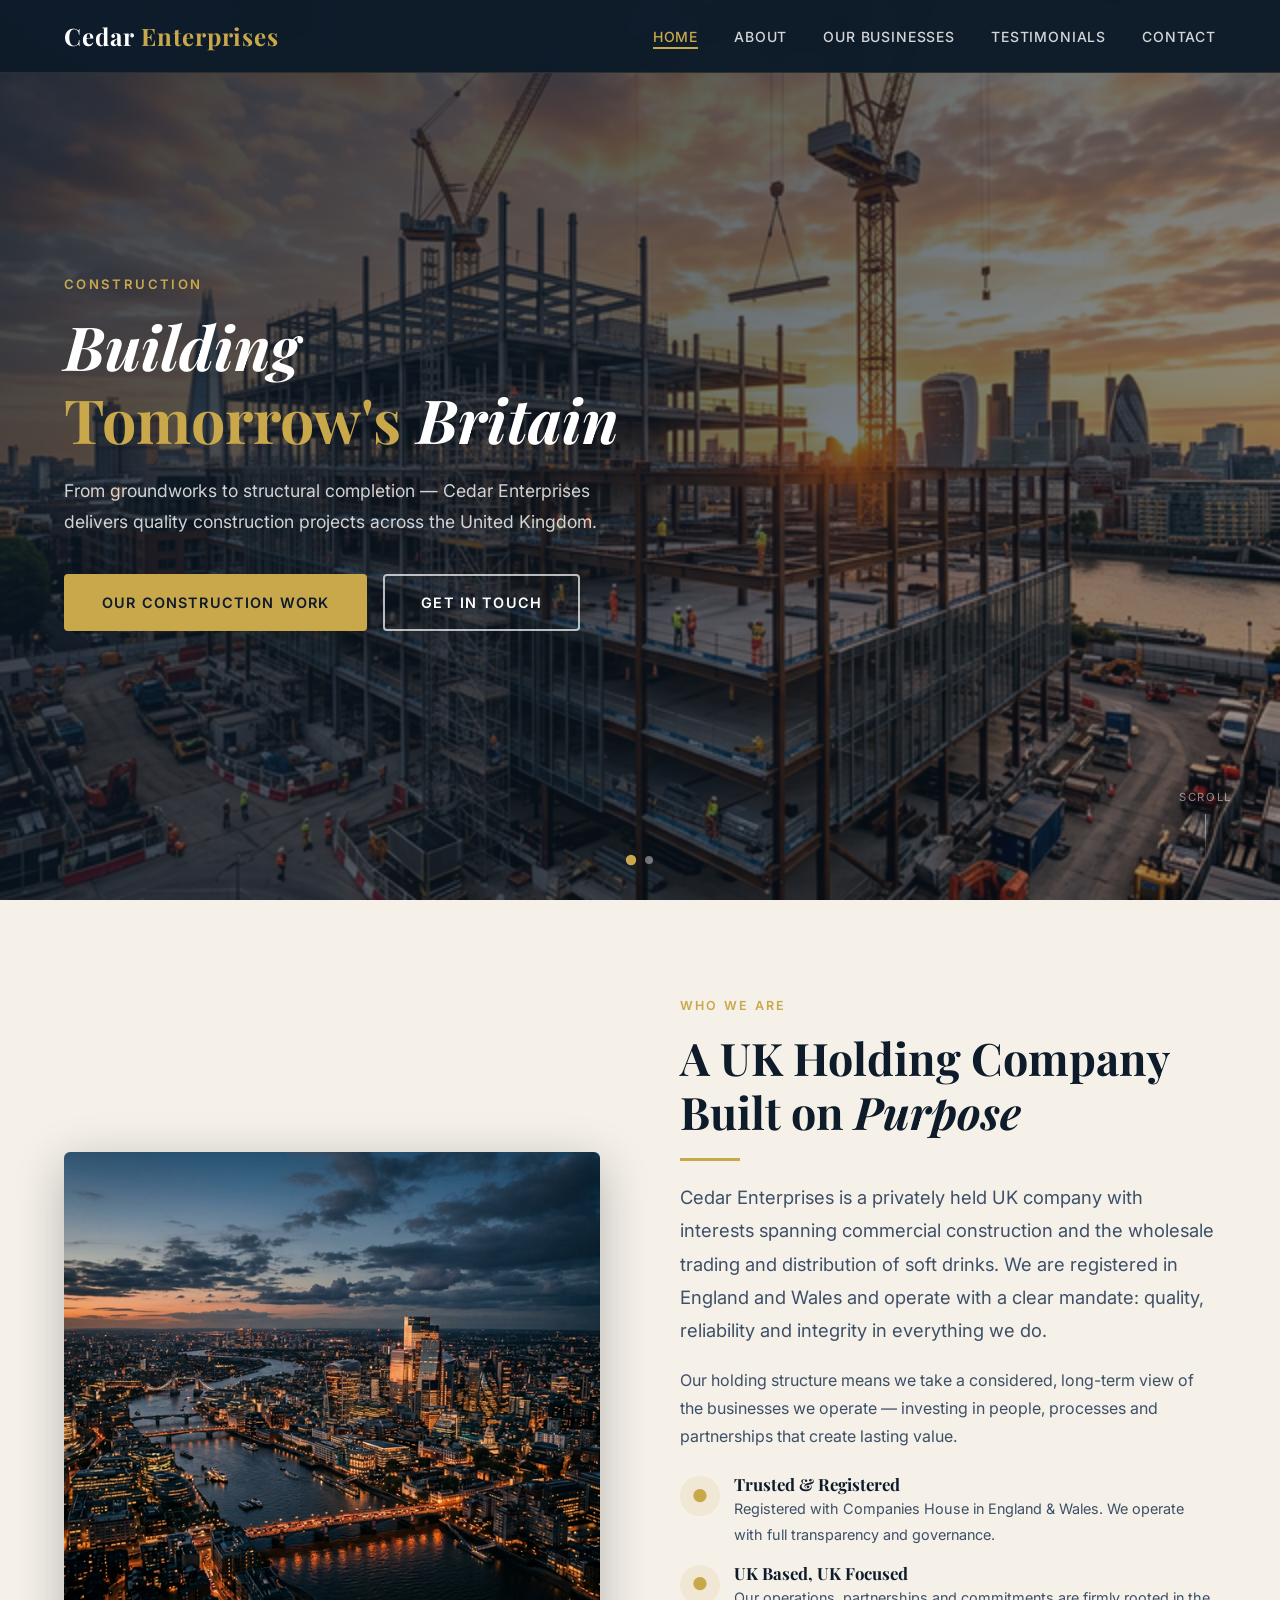
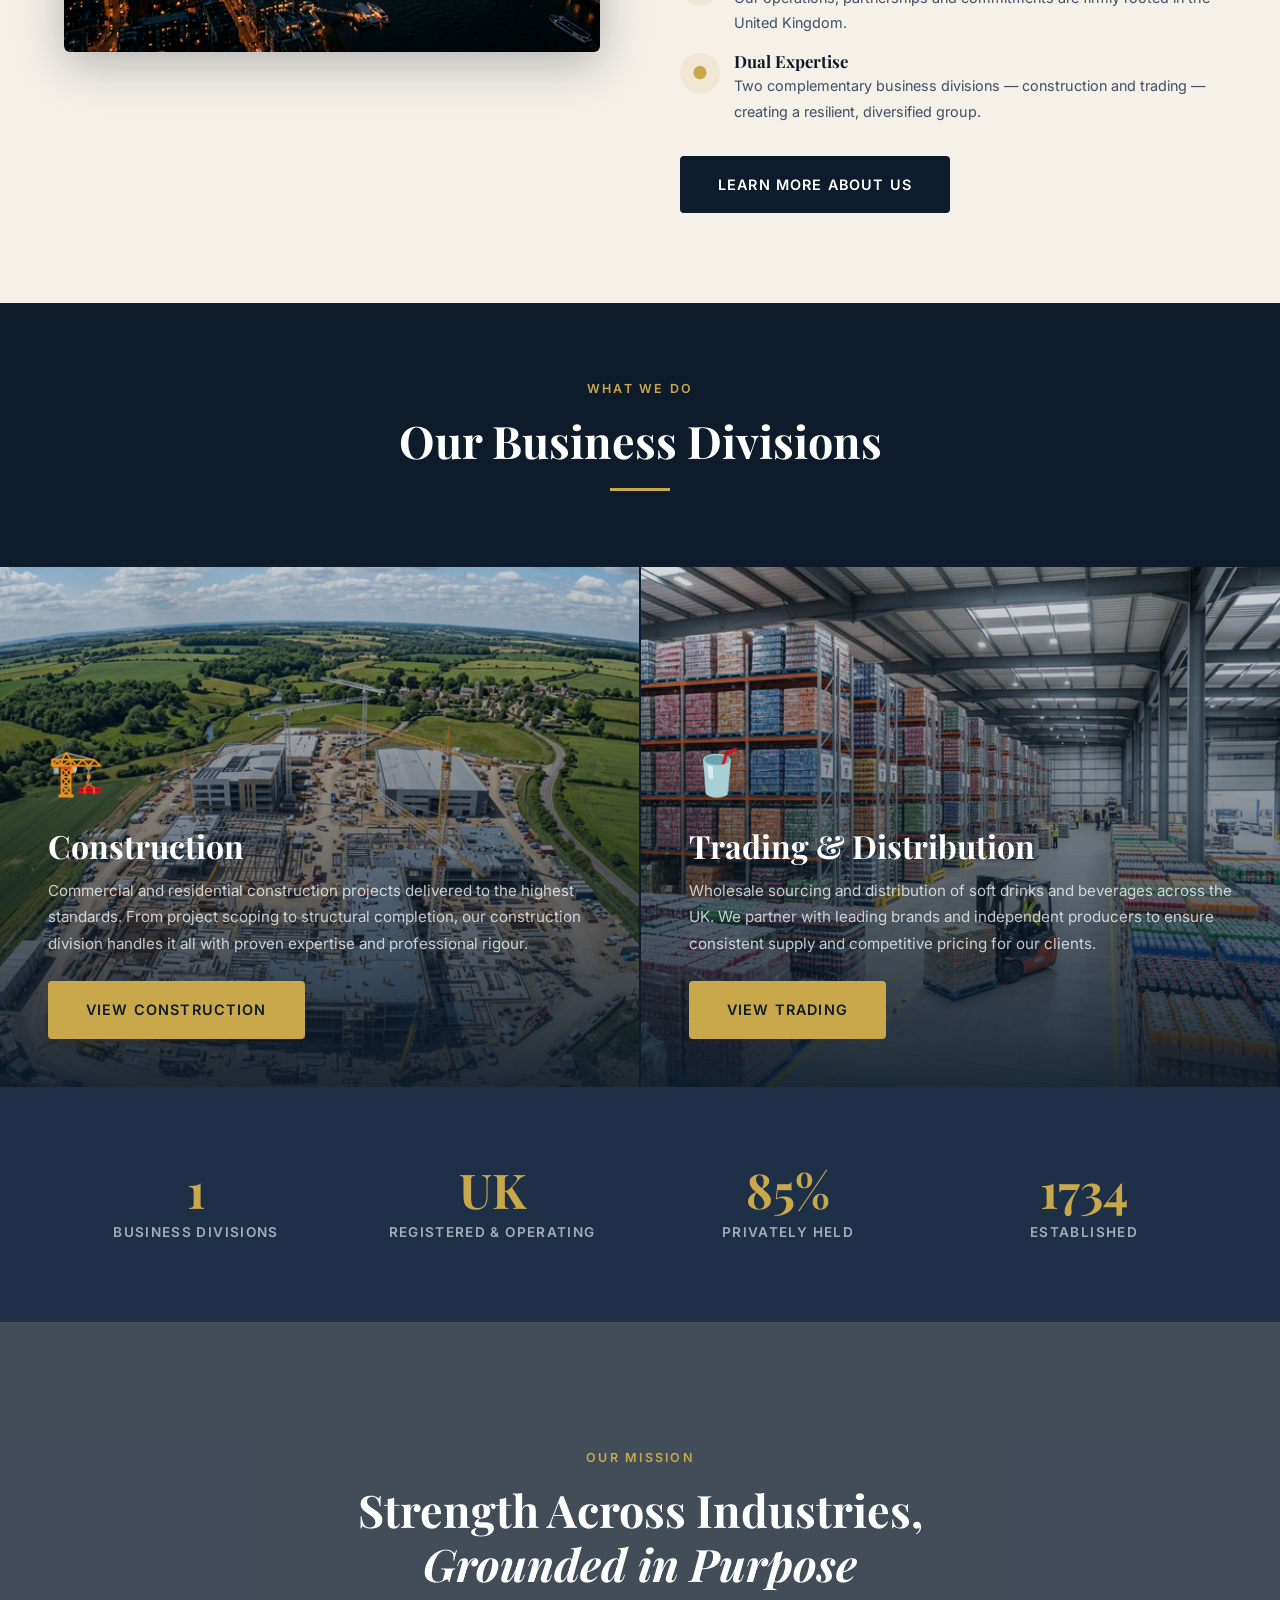
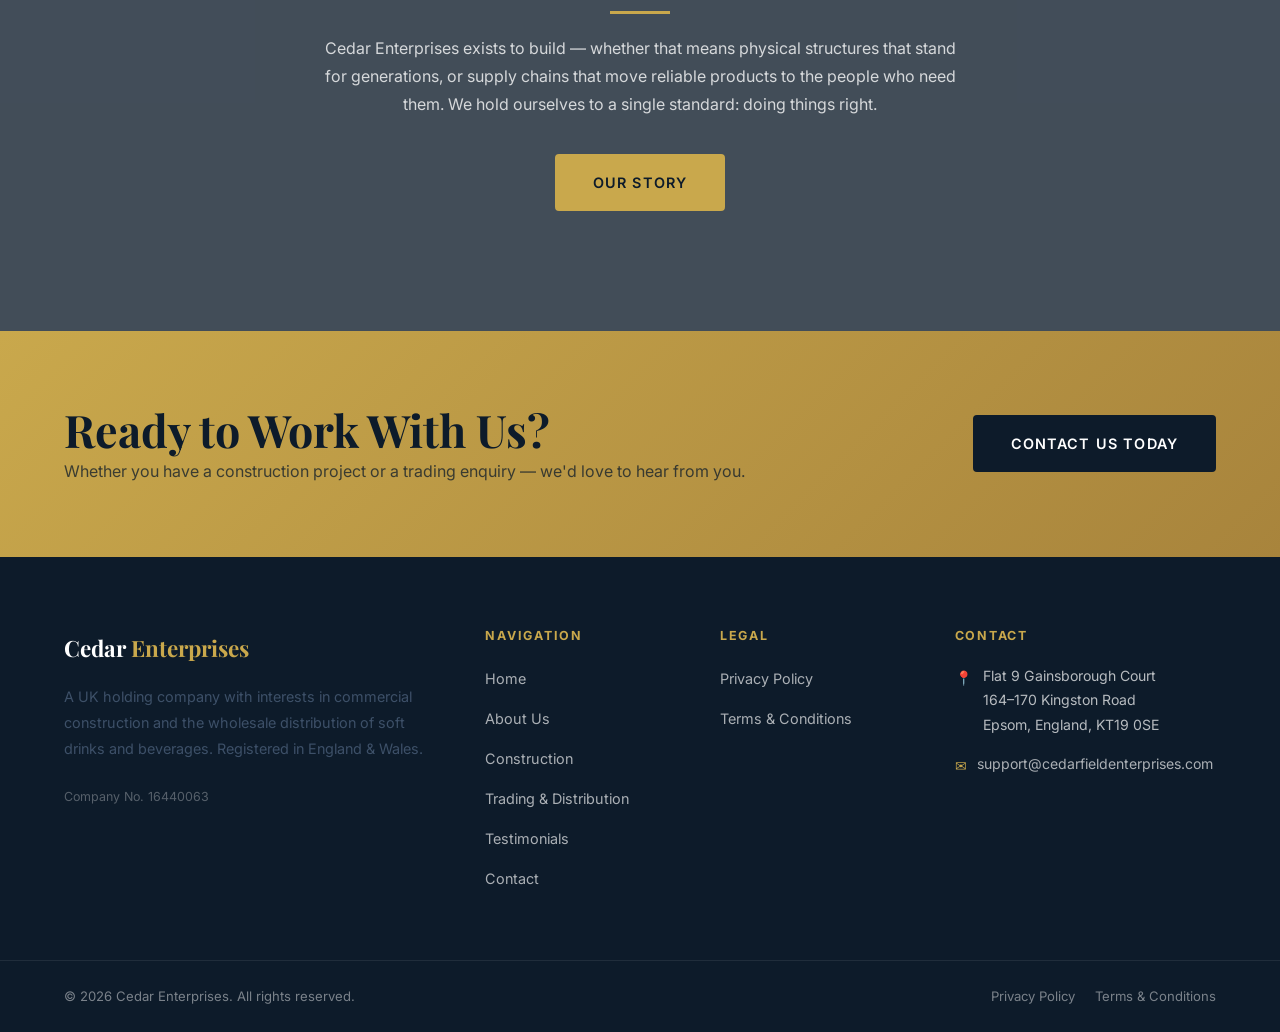
==== commit afaa0de5: "Complete Cedar Enterprises website - full rebrand from Starbis template - New homepage with 2-slide " ====
--- a/index.html
+++ b/index.html
@@ -1,508 +1,280 @@
 <!DOCTYPE html>
-<html class="wide wow-animation" lang="en">
-  <head>
-    <title>Home</title>
-    <meta charset="utf-8">
-    <meta name="viewport" content="width=device-width, height=device-height, initial-scale=1.0">
-    <meta http-equiv="X-UA-Compatible" content="IE=edge">
-    <link rel="icon" href="images/favicon.ico" type="image/x-icon">
-    <link rel="stylesheet" type="text/css" href="//fonts.googleapis.com/css?family=Montserrat:400,700%7CLato:300,300italic,400,400italic,700,900%7CPlayfair+Display:700italic,900">
-    <link rel="stylesheet" href="css/bootstrap.css">
-    <link rel="stylesheet" href="css/fonts.css">
-    <link rel="stylesheet" href="css/style.css">
-  </head>
-  <body>
-    <div class="preloader">
-      <div><a class="brand brand-md" href="index.html"><img src="images/logo-inverse-139x22.svg" alt="" width="139" height="22"/></a>
-        <div class="page-loader-body">
-          <div id="spinningSquaresG">
-            <div class="spinningSquaresG" id="spinningSquaresG_1"></div>
-            <div class="spinningSquaresG" id="spinningSquaresG_2"></div>
-            <div class="spinningSquaresG" id="spinningSquaresG_3"></div>
-            <div class="spinningSquaresG" id="spinningSquaresG_4"></div>
-            <div class="spinningSquaresG" id="spinningSquaresG_5"></div>
-            <div class="spinningSquaresG" id="spinningSquaresG_6"></div>
-            <div class="spinningSquaresG" id="spinningSquaresG_7"></div>
-            <div class="spinningSquaresG" id="spinningSquaresG_8"></div>
-          </div>
-        </div>
-      </div>
-    </div><a class="d-none d-xl-block" href="https://www.templatemonster.com/website-templates/starbis.html" target="blank"><img class="d-block w-100" src="images/banner-01.jpg" alt=""/></a>
-    <div class="page">
-      <header class="page-head">
-        <div class="rd-navbar-wrap">
-          <nav class="rd-navbar rd-navbar-default" data-layout="rd-navbar-fixed" data-sm-layout="rd-navbar-fixed" data-md-layout="rd-navbar-fixed" data-md-device-layout="rd-navbar-fixed" data-lg-layout="rd-navbar-static" data-lg-device-layout="rd-navbar-fixed" data-xl-layout="rd-navbar-static" data-xl-device-layout="rd-navbar-static" data-xxl-layout="rd-navbar-static" data-xxl-device-layout="rd-navbar-static" data-lg-stick-up="true" data-xl-stick-up="true" data-xxl-stick-up="true" data-lg-stick-up-offset="60px" data-xl-stick-up-offset="60px" data-xxl-stick-up-offset="60px">
-            <div class="rd-navbar-inner">
-              <div class="rd-navbar-panel">
-                <button class="rd-navbar-toggle" data-custom-toggle=".rd-navbar-nav-wrap" data-custom-toggle-disable-on-blur="true"><span></span></button><a class="rd-navbar-brand brand" href="index.html"><img src="images/logo-default-139x22.svg" alt="" width="139" height="22"/></a>
+<html lang="en">
+<head>
+  <meta charset="UTF-8">
+  <meta name="viewport" content="width=device-width, initial-scale=1.0">
+  <title>Cedar Enterprises — Holding Company | Construction & Trading</title>
+  <meta name="description" content="Cedar Enterprises is a UK-based holding company operating across construction and soft drinks trading. Registered in England &amp; Wales.">
+  <link rel="icon" href="images/favicon.ico" type="image/x-icon">
+  <link rel="preconnect" href="https://fonts.googleapis.com">
+  <link rel="preconnect" href="https://fonts.gstatic.com" crossorigin>
+  <link href="https://fonts.googleapis.com/css2?family=Playfair+Display:ital,wght@0,600;0,700;1,600&family=Inter:wght@300;400;500;600;700&display=swap" rel="stylesheet">
+  <link rel="stylesheet" href="css/cedar.css">
+</head>
+<body>
+
+  <!-- PRELOADER -->
+  <div class="preloader" id="preloader">
+    <div class="preloader-brand">Cedar <span>Enterprises</span></div>
+    <div class="preloader-bar"><div class="preloader-bar-inner"></div></div>
+  </div>
+
+  <!-- MOBILE NAV OVERLAY -->
+  <div class="mobile-nav-overlay" id="mobileNav">
+    <button class="mobile-nav-close" id="mobileNavClose">&times;</button>
+    <a href="index.html">Home</a>
+    <a href="about.html">About</a>
+    <a href="construction.html">Construction</a>
+    <a href="trading.html">Trading</a>
+    <a href="testimonials.html">Testimonials</a>
+    <a href="contact.html">Contact</a>
+  </div>
+
+  <!-- HEADER -->
+  <header class="site-header" id="siteHeader">
+    <div class="container">
+      <nav class="nav-inner">
+        <a href="index.html" class="brand">Cedar <span>Enterprises</span></a>
+        <ul class="nav-links">
+          <li><a href="index.html" class="active">Home</a></li>
+          <li><a href="about.html">About</a></li>
+          <li class="nav-item">
+            <a href="#">Our Businesses</a>
+            <div class="nav-dropdown">
+              <a href="construction.html">Construction</a>
+              <a href="trading.html">Trading & Distribution</a>
+            </div>
+          </li>
+          <li><a href="testimonials.html">Testimonials</a></li>
+          <li><a href="contact.html">Contact</a></li>
+        </ul>
+        <button class="nav-toggle" id="navToggle" aria-label="Open menu">
+          <span></span><span></span><span></span>
+        </button>
+      </nav>
+    </div>
+  </header>
+
+  <!-- HERO SLIDER -->
+  <section class="hero" id="hero" aria-label="Hero banner">
+    <!-- Slide 1: Construction -->
+    <div class="hero-slide active" id="slide0">
+      <div class="hero-bg" style="background-image: url('images/hero_construction.png');"></div>
+      <div class="hero-overlay"></div>
+      <div class="hero-content container">
+        <div class="hero-text">
+          <span class="section-eyebrow">Construction</span>
+          <h1>Building<br><em>Tomorrow's</em> Britain</h1>
+          <p>From groundworks to structural completion — Cedar Enterprises delivers quality construction projects across the United Kingdom.</p>
+          <div class="hero-btns">
+            <a href="construction.html" class="btn btn-gold">Our Construction Work</a>
+            <a href="contact.html" class="btn btn-outline-white">Get in Touch</a>
+          </div>
+        </div>
+      </div>
+    </div>
+    <!-- Slide 2: Trading -->
+    <div class="hero-slide" id="slide1">
+      <div class="hero-bg" style="background-image: url('images/hero_trading.png');"></div>
+      <div class="hero-overlay"></div>
+      <div class="hero-content container">
+        <div class="hero-text">
+          <span class="section-eyebrow">Trading &amp; Distribution</span>
+          <h1>Delivering<br><em>Quality</em> at Scale</h1>
+          <p>Wholesale sourcing and nationwide distribution of premium soft drinks — Cedar Enterprises connects leading brands with retailers and hospitality partners across the UK.</p>
+          <div class="hero-btns">
+            <a href="trading.html" class="btn btn-gold">Our Trading Division</a>
+            <a href="contact.html" class="btn btn-outline-white">Get in Touch</a>
+          </div>
+        </div>
+      </div>
+    </div>
+    <!-- Dots -->
+    <div class="hero-dots" role="tablist" aria-label="Hero slides">
+      <button class="hero-dot active" data-slide="0" aria-label="Slide 1" role="tab"></button>
+      <button class="hero-dot" data-slide="1" aria-label="Slide 2" role="tab"></button>
+    </div>
+    <!-- Scroll cue -->
+    <div class="scroll-cue" aria-hidden="true">
+      <span>Scroll</span>
+      <div class="scroll-line"></div>
+    </div>
+  </section>
+
+  <!-- ABOUT INTRO -->
+  <section class="section about-intro" id="about-intro">
+    <div class="container">
+      <div class="about-intro-grid">
+        <div class="about-intro-img fade-in">
+          <img src="images/about_parallax.png" alt="Cedar Enterprises — professional and trusted">
+        </div>
+        <div class="fade-up">
+          <span class="section-eyebrow">Who We Are</span>
+          <h2>A UK Holding Company Built on <em>Purpose</em></h2>
+          <div class="divider-gold"></div>
+          <p class="lead">Cedar Enterprises is a privately held UK company with interests spanning commercial construction and the wholesale trading and distribution of soft drinks. We are registered in England and Wales and operate with a clear mandate: quality, reliability and integrity in everything we do.</p>
+          <p>Our holding structure means we take a considered, long-term view of the businesses we operate — investing in people, processes and partnerships that create lasting value.</p>
+          <div class="value-list">
+            <div class="value-item">
+              <div class="value-icon">&#9679;</div>
+              <div>
+                <h5>Trusted &amp; Registered</h5>
+                <p>Registered with Companies House in England &amp; Wales. We operate with full transparency and governance.</p>
               </div>
-              <div class="rd-navbar-group rd-navbar-search-wrap">
-                <div class="rd-navbar-nav-wrap">
-                  <div class="rd-navbar-nav-inner">
-                    <div class="rd-navbar-search">
-                      <form class="rd-search" action="#" method="GET" data-search-live="rd-search-results-live">
-                        <div class="form-wrap">
-                          <label class="form-label" for="rd-search-form-input">Search...</label>
-                          <input class="form-input" id="rd-search-form-input" type="text" name="s" autocomplete="off">
-                          <div class="rd-search-results-live" id="rd-search-results-live"></div>
-                        </div>
-                        <button class="rd-search-submit" type="submit"></button>
-                      </form>
-                      <button class="rd-navbar-search-toggle" data-rd-navbar-toggle=".rd-navbar-search, .rd-navbar-search-wrap"></button>
-                    </div>
-                    <ul class="rd-navbar-nav">
-                      <li class="rd-nav-item active"><a class="rd-nav-link" href="index.html">Home</a>
-                      </li>
-                      <li class="rd-nav-item"><a class="rd-nav-link" href="https://livedemo00.template-help.com/wt_60047_v4/starbis/index.html">About us</a>
-                      </li>
-                      <li class="rd-nav-item"><a class="rd-nav-link" href="https://livedemo00.template-help.com/wt_60047_v4/starbis/index.html">Typography</a>
-                      </li>
-                      <li class="rd-nav-item"><a class="rd-nav-link" href="https://livedemo00.template-help.com/wt_60047_v4/starbis/index.html">Contact us</a>
-                      </li>
-                    </ul>
-                  </div>
-                </div>
-                <div class="rd-navbar-shop"><a class="novi-icon link-shop material-icons-shopping_cart" href="#"></a></div>
+            </div>
+            <div class="value-item">
+              <div class="value-icon">&#9679;</div>
+              <div>
+                <h5>UK Based, UK Focused</h5>
+                <p>Our operations, partnerships and commitments are firmly rooted in the United Kingdom.</p>
               </div>
             </div>
-          </nav>
-        </div>
-      </header>
-      <section class="swiper-container swiper-slider swiper-variant-1 bg-black" data-autoplay="5500" data-simulate-touch="true" data-swiper="{&quot;loop&quot;:false}">
-        <div class="swiper-wrapper text-center">
-          <div class="swiper-slide" data-slide-bg="images/home-slider-1-slide-1.jpg">
-            <div class="swiper-slide-caption">
-              <div class="container">
-                <div class="row justify-content-md-center">
-                  <div class="col-md-11 col-lg-10 col-xl-9">
-                    <h2 class="slider-header" data-caption-animate="fadeInUp" data-caption-delay="0s">Welcome to Starbis</h2>
-                    <p class="text-bigger slider-text" data-caption-animate="fadeInUp" data-caption-delay="100">The smartest and most flexible Bootstrap template by Zemez you've ever seen. Create exactly what you need with our powerful Bootstrap toolkit.</p>
-                    <div class="group-xl-responsive"><a class="button button-xl button-white-outline-variant-1" data-caption-animate="fadeInUp" data-caption-delay="250" href="#" data-custom-scroll-to="section-start-journey">Start a journey</a><a class="button button-xl button-primary-contrast" data-caption-animate="fadeInUp" data-caption-delay="250" href="https://www.templatemonster.com/website-templates/starbis.html" target="_blank">Get starbis now</a></div>
-                  </div>
-                </div>
+            <div class="value-item">
+              <div class="value-icon">&#9679;</div>
+              <div>
+                <h5>Dual Expertise</h5>
+                <p>Two complementary business divisions — construction and trading — creating a resilient, diversified group.</p>
               </div>
             </div>
           </div>
-          <div class="swiper-slide" data-slide-bg="images/home-slider-1-slide-2.jpg">
-            <div class="swiper-slide-caption">
-              <div class="container">
-                <div class="row justify-content-md-center">
-                  <div class="col-md-11 col-lg-10 col-xl-9">
-                    <h2 class="slider-header" data-caption-animate="fadeInUp" data-caption-delay="0s">Unlimited Opportunities</h2>
-                    <p class="text-bigger slider-text" data-caption-animate="fadeInUp" data-caption-delay="100">Starbis is the easiest way for you to build different sites without using many themes. Everything you need is combined in a single template.</p>
-                    <div class="group-xl-responsive"><a class="button button-xl button-white-outline-variant-1" data-caption-animate="fadeInUp" data-caption-delay="250" href="#" data-custom-scroll-to="section-start-journey">Start a journey</a><a class="button button-xl button-primary-contrast" data-caption-animate="fadeInUp" data-caption-delay="250" href="https://www.templatemonster.com/website-templates/starbis.html" target="_blank">Get starbis now</a></div>
-                  </div>
-                </div>
-              </div>
-            </div>
-          </div>
-          <div class="swiper-slide" data-slide-bg="images/home-slider-1-slide-3.jpg">
-            <div class="swiper-slide-caption">
-              <div class="container">
-                <div class="row justify-content-md-center">
-                  <div class="col-md-11 col-lg-10 col-xl-9">
-                    <h2 class="slider-header" data-caption-animate="fadeInUp" data-caption-delay="0s">Ultra Sharp & Responsive</h2>
-                    <p class="text-bigger slider-text" data-caption-animate="fadeInUp" data-caption-delay="100">Beautiful and clean designs are optimized for all screen sizes and types. Taste a new meaning of Retina Ready.</p>
-                    <div class="group-xl-responsive"><a class="button button-xl button-white-outline-variant-1" data-caption-animate="fadeInUp" data-caption-delay="250" href="#" data-custom-scroll-to="section-start-journey">Start a journey</a><a class="button button-xl button-primary-contrast" data-caption-animate="fadeInUp" data-caption-delay="250" href="https://www.templatemonster.com/website-templates/starbis.html" target="_blank">Get starbis now</a></div>
-                  </div>
-                </div>
-              </div>
-            </div>
-          </div>
-        </div>
-        <div class="swiper-scrollbar"></div>
-        <div class="swiper-nav-wrap">
-          <div class="swiper-button-prev"></div>
-          <div class="swiper-button-next"></div>
-        </div>
-      </section>
-      <section class="section section-50 section-md-90 section-xl-top-120 section-xl-bottom-145" id="section-start-journey">
-        <div class="container">
-          <div class="row row-40 row-md-60 align-items-lg-end justify-content-lg-center">
-            <div class="col-md-10 col-lg-5 wow fadeInLeftSmall" data-wow-duration="1s" data-wow-offset="200">
-              <h2 class="text-red-orange">Most Flexible</h2>
-              <p class="h3">Bootstrap template</p>
-              <p class="text-secondary">Created by the industry leaders, Starbis Bootstrap template includes a comprehensive set of tools which are super easy to pick up and run. This template gives you a huge leg up to create your own beautiful site using powerful options & tools, unlimited designs, and responsive framework.</p><a class="button button-xl button-primary" href="https://www.templatemonster.com/website-templates/starbis.html" target="_blank">Get Starbis Now</a>
-            </div>
-            <div class="col-md-11 col-lg-7">
-              <div class="image-group">
-                <figure class="wow fadeInRightSmall" data-wow-duration=".9s" data-wow-delay=".0s" data-wow-offset="80"><img src="images/home-1-243x199.png" alt="" width="243" height="199"/>
-                </figure>
-                <figure class="wow fadeInRightSmall" data-wow-duration=".9s" data-wow-delay=".2s" data-wow-offset="200"><img src="images/home-2-508x341.png" alt="" width="508" height="341"/>
-                </figure>
-                <figure class="wow fadeInRightSmall" data-wow-duration=".9s" data-wow-delay=".4s" data-wow-offset="300"><img src="images/home-3-689x469.png" alt="" width="689" height="469"/>
-                </figure>
-              </div>
-            </div>
-          </div>
-        </div>
-      </section>
-      <div class="divider-spectrum"></div>
-      <section class="parallax-container bg-black" data-parallax-img="images/parallax-1.jpg">
-        <div class="parallax-content">
-          <div class="section-50 section-md-75 section-xl-top-100 section-xl-bottom-120">
-            <div class="container">
-              <div class="row justify-content-md-center">
-                <div class="col-md-11 col-lg-10 col-xl-9 text-center">
-                  <h3><span>Ocean</span><em>of</em><span>Possibilities</span></h3>
-                  <p>
-                    Check out an incredible set of features provided by Starbis. We collected all common required features in one template. That makes it one of the most awesome ones on the market. Starbis allows you to take control of almost every element and section of the site.
-                    
-                  </p>
-                </div>
-              </div>
-              <div class="row row-40 row-xl-60 offset-xl-top-60">
-                <div class="col-md-6 col-lg-4">
-                  <article class="icon-box-vertical"><span class="novi-icon icon icon-primary icon-md material-icons-security"></span>
-                    <h5 class="icon-box-header"><a href="#">Based on Bootstrap 4</a></h5>
-                    <p>Starbis is based on the one of the most popular and flexible CSS Frameworks - Bootstrap. It gives you confidence in quality and flexibility of the product you buy.</p>
-                  </article>
-                </div>
-                <div class="col-md-6 col-lg-4">
-                  <article class="icon-box-vertical"><span class="novi-icon icon icon-primary icon-md material-icons-build"></span>
-                    <h5 class="icon-box-header"><a href="#">Extended Toolkit</a></h5>
-                    <p>Starbis provides a powerful and flexible extended toolkit in addition to basic Bootstrap. If you’ve used Bootstrap itself, you’ll find this all super familiar and easy-to-use.</p>
-                  </article>
-                </div>
-                <div class="col-md-6 col-lg-4">
-                  <article class="icon-box-vertical"><span class="novi-icon icon icon-primary icon-md material-icons-palette"></span>
-                    <h5 class="icon-box-header"><a href="#">Unlimited Skins &amp; Colors</a></h5>
-                    <p>Starbis includes a wide variety of skins and colors, from which you can easily select what you like to attract the attention of your customers to your company.</p>
-                  </article>
-                </div>
-                <div class="col-md-6 col-lg-4">
-                  <article class="icon-box-vertical"><span class="novi-icon icon icon-primary icon-md material-icons-layers"></span>
-                    <h5 class="icon-box-header"><a href="#">Parallax Effects</a></h5>
-                    <p>Everyone loves parallax scrolling effects, they are simply beautiful. Starbis has advanced parallax options &amp; controls based on flexible and easy-to-use RD Parallax plugin.</p>
-                  </article>
-                </div>
-                <div class="col-md-6 col-lg-4">
-                  <article class="icon-box-vertical"><span class="novi-icon icon icon-primary icon-md material-icons-device_hub"></span>
-                    <h5 class="icon-box-header"><a href="#">Social Integration</a></h5>
-                    <p>Starbis has full set of social icons and styling options which allow you to share any content the way you want.</p>
-                  </article>
-                </div>
-                <div class="col-md-6 col-lg-4">
-                  <article class="icon-box-vertical"><span class="novi-icon icon icon-primary icon-md material-icons-directions_run"></span>
-                    <h5 class="icon-box-header"><a href="#">Made for Speed</a></h5>
-                    <p>We know how embarrassing and time-consuming content loading can be, so we took care of pages optimization for your smooth experience.</p>
-                  </article>
-                </div>
-              </div>
-              <div class="row offset-xl-top-60">
-                <div class="col-sm-12 text-center"><a class="button button-xl button-primary" href="https://www.templatemonster.com/website-templates/starbis.html" target="_blank">Get Starbis Now</a></div>
-              </div>
-            </div>
-          </div>
-        </div>
-      </section>
-      <section class="section section-60 section-md-100 bg-accent novi-background">
-        <div class="container text-center text-lg-start">
-          <div class="row row-30 align-items-md-center justify-content-lg-center">
-            <div class="col-lg-8 col-xl-7">
-              <h3>Starbis Is Exactly What You Need</h3>
-            </div>
-            <div class="col-lg-4 col-xl-3"><a class="button button-xl button-black-outline" href="https://www.templatemonster.com/website-templates/starbis.html" target="_blank">Get template</a></div>
-          </div>
-        </div>
-      </section>
-      <section class="parallax-container bg-black" data-parallax-img="images/parallax-2.jpg">
-        <div class="parallax-content">
-          <div class="section-60 section-md-100 section-xl-120">
-            <div class="container text-center">
-              <div class="row">
-                <div class="col-sm-12"><a class="link-circle link-white" data-lightgallery="item" href="https://www.youtube.com/watch?v=1UWpbtUupQQ"><span class="novi-icon icon icon-xl fl-36-slim-icons-play90"></span></a>
-                  <h3>About Us</h3>
-                  <p class="big fw-light"><span class="d-inline-block" style="max-width: 740px;">We are an internationally recognized web design studio, providing first-class templates at affordable prices. Our designs are used worldwide by companies of any size and type as well as by individuals - musicians, writers, businessmen etc.</span></p>
-                </div>
-              </div>
-            </div>
-          </div>
-        </div>
-      </section>
-      <section class="section section-60 section-md-100 novi-background bg-black">
-        <div class="container">
-          <div class="row row-40">
-            <div class="col-sm-6 col-md-3">
-              <div class="box-counter"><span class="novi-icon icon icon-md icon-primary material-icons-content_copy"></span>
-                <div class="text-large counter">58249</div>
-                <h5 class="box-header">templates</h5>
-              </div>
-            </div>
-            <div class="col-sm-6 col-md-3">
-              <div class="box-counter"><span class="novi-icon icon icon-md icon-primary material-icons-mood"></span>
-                <div class="text-large counter counter-k">246</div>
-                <h5 class="box-header">happy clients</h5>
-              </div>
-            </div>
-            <div class="col-sm-6 col-md-3">
-              <div class="box-counter"><span class="novi-icon icon icon-md icon-primary material-icons-access_time"></span>
-                <div class="text-large counter">1200</div>
-                <h5 class="box-header">hours of coding</h5>
-              </div>
-            </div>
-            <div class="col-sm-6 col-md-3">
-              <div class="box-counter"><span class="novi-icon icon icon-md icon-primary material-icons-code"></span>
-                <div class="text-large counter counter-k">834</div>
-                <h5 class="box-header">lines of code</h5>
-              </div>
-            </div>
-          </div>
-        </div>
-      </section>
-      <section class="section section-50 section-md-90 section-xl-top-120 section-xl-bottom-145">
-        <div class="container isotope-wrap">
-          <div class="row row-40">
-            <div class="col-sm-12 text-center">
-              <h3><span>Check</span><em>our portfolio</em><span>with Other Themes</span></h3>
-              <ul class="isotope-filters-responsive">
-                <li>
-                  <p>Choose your category:</p>
-                </li>
-                <li class="block-top-level">
-                  <button class="isotope-filters-toggle button button-sm button-default" data-custom-toggle="#isotope-1" data-custom-toggle-disable-on-blur="true">Filter<span class="caret"></span></button>
-                  <div class="isotope-filters isotope-filters-minimal isotope-filters-horizontal" id="isotope-1">
-                    <ul class="list-inline">
-                      <li><a class="active" data-isotope-filter="*" href="#">All</a></li>
-                      <li><a data-isotope-filter="Category 1" href="#">Webdesign</a></li>
-                      <li><a data-isotope-filter="Category 2" href="#">UI/UX</a></li>
-                      <li><a data-isotope-filter="Category 3" href="#">Branding</a></li>
-                    </ul>
-                  </div>
-                </li>
-              </ul>
-            </div>
-            <div class="col-sm-12">
-              <div class="row isotope isotope-gutter-default" data-lightgallery="group" data-lg-thumbnail="false">
-                <div class="col-12 col-md-6 col-lg-4 isotope-item" data-filter="Category 1">
-                  <div class="thumbnail thumbnail-variant-3"><a class="link link-external" href="#"><span class="novi-icon icon icon-sm fa fa-link"></span></a>
-                    <figure><img src="images/gallery-grid-1-370x278.jpg" alt="" width="370" height="278"/>
-                    </figure>
-                    <div class="caption"><a class="link link-original" href="images/gallery-1-1200x900_original.jpg" data-lightgallery="item"></a></div>
-                  </div>
-                </div>
-                <div class="col-12 col-md-6 col-lg-4 isotope-item" data-filter="Category 2">
-                  <div class="thumbnail thumbnail-variant-3"><a class="link link-external" href="#"><span class="novi-icon icon icon-sm fa fa-link"></span></a>
-                    <figure><img src="images/gallery-grid-2-370x278.jpg" alt="" width="370" height="278"/>
-                    </figure>
-                    <div class="caption"><a class="link link-original" href="images/gallery-2-1200x978_original.jpg" data-lightgallery="item"></a></div>
-                  </div>
-                </div>
-                <div class="col-12 col-md-6 col-lg-4 isotope-item" data-filter="Category 3">
-                  <div class="thumbnail thumbnail-variant-3"><a class="link link-external" href="#"><span class="novi-icon icon icon-sm fa fa-link"></span></a>
-                    <figure><img src="images/gallery-grid-3-370x278.jpg" alt="" width="370" height="278"/>
-                    </figure>
-                    <div class="caption"><a class="link link-original" href="images/gallery-3-1200x606_original.jpg" data-lightgallery="item"></a></div>
-                  </div>
-                </div>
-                <div class="col-12 col-md-6 col-lg-4 isotope-item" data-filter="Category 1">
-                  <div class="thumbnail thumbnail-variant-3"><a class="link link-external" href="#"><span class="novi-icon icon icon-sm fa fa-link"></span></a>
-                    <figure><img src="images/gallery-grid-4-370x278.jpg" alt="" width="370" height="278"/>
-                    </figure>
-                    <div class="caption"><a class="link link-original" href="images/gallery-4-1200x713_original.jpg" data-lightgallery="item"></a></div>
-                  </div>
-                </div>
-                <div class="col-12 col-md-6 col-lg-4 isotope-item" data-filter="Category 2">
-                  <div class="thumbnail thumbnail-variant-3"><a class="link link-external" href="#"><span class="novi-icon icon icon-sm fa fa-link"></span></a>
-                    <figure><img src="images/gallery-grid-5-370x278.jpg" alt="" width="370" height="278"/>
-                    </figure>
-                    <div class="caption"><a class="link link-original" href="images/gallery-5-1200x900_original.jpg" data-lightgallery="item"></a></div>
-                  </div>
-                </div>
-                <div class="col-12 col-md-6 col-lg-4 isotope-item" data-filter="Category 3">
-                  <div class="thumbnail thumbnail-variant-3"><a class="link link-external" href="#"><span class="novi-icon icon icon-sm fa fa-link"></span></a>
-                    <figure><img src="images/gallery-grid-6-370x278.jpg" alt="" width="370" height="278"/>
-                    </figure>
-                    <div class="caption"><a class="link link-original" href="images/gallery-6-1200x900_original.jpg" data-lightgallery="item"></a></div>
-                  </div>
-                </div>
-              </div>
-            </div>
-          </div>
-        </div>
-      </section>
-      <section class="section section-50 section-md-90 section-xl-120 bg-gray-lighter novi-background">
-        <div class="container">
-          <div class="text-center">
-            <h3>Meet Our Team</h3>
-            <p>We are a team of developers, designers and leads who love what they do.</p>
-          </div>
-          <div class="row row-40 row-lg-60">
-            <div class="col-sm-6 col-md-4 col-lg-3">
-              <div class="thumbnail thumbnail-variant-1">
-                <div class="thumbnail-image"><img src="images/team-1-189x189.png" alt="" width="189" height="189"/>
-                  <div class="thumbnail-image-inner"><a class="novi-icon icon icon-md material-icons-local_phone link-primary-inverse-v2" href="tel:#"></a><a class="novi-icon icon icon-md-smaller fa-envelope-o link-white" href="mailto:#"></a></div>
-                </div>
-                <div class="thumbnail-caption">
-                  <h5 class="header"><a href="#">Julien Miro</a></h5>
-                  <p>Software Developer</p>
-                </div>
-              </div>
-            </div>
-            <div class="col-sm-6 col-md-4 col-lg-3">
-              <div class="thumbnail thumbnail-variant-1">
-                <div class="thumbnail-image"><img src="images/team-2-189x189.png" alt="" width="189" height="189"/>
-                  <div class="thumbnail-image-inner"><a class="novi-icon icon icon-md material-icons-local_phone link-primary-inverse-v2" href="tel:#"></a><a class="novi-icon icon icon-md-smaller fa-envelope-o link-white" href="mailto:#"></a></div>
-                </div>
-                <div class="thumbnail-caption">
-                  <h5 class="header"><a href="#">Joan Williams</a></h5>
-                  <p>Support Operator</p>
-                </div>
-              </div>
-            </div>
-            <div class="col-sm-6 col-md-4 col-lg-3">
-              <div class="thumbnail thumbnail-variant-1">
-                <div class="thumbnail-image"><img src="images/team-3-189x189.png" alt="" width="189" height="189"/>
-                  <div class="thumbnail-image-inner"><a class="novi-icon icon icon-md material-icons-local_phone link-primary-inverse-v2" href="tel:#"></a><a class="novi-icon icon icon-md-smaller fa-envelope-o link-white" href="mailto:#"></a></div>
-                </div>
-                <div class="thumbnail-caption">
-                  <h5 class="header"><a href="#">Benedict Smith</a></h5>
-                  <p>Creative Director</p>
-                </div>
-              </div>
-            </div>
-            <div class="col-sm-6 col-md-4 col-lg-3">
-              <div class="thumbnail thumbnail-variant-1">
-                <div class="thumbnail-image"><img src="images/team-4-189x189.png" alt="" width="189" height="189"/>
-                  <div class="thumbnail-image-inner"><a class="novi-icon icon icon-md material-icons-local_phone link-primary-inverse-v2" href="tel:#"></a><a class="novi-icon icon icon-md-smaller fa-envelope-o link-white" href="mailto:#"></a></div>
-                </div>
-                <div class="thumbnail-caption">
-                  <h5 class="header"><a href="#">Madlen Green</a></h5>
-                  <p>Sales Manager</p>
-                </div>
-              </div>
-            </div>
-          </div>
-        </div>
-      </section>
-      <section class="parallax-container bg-black" data-parallax-img="images/clients-testimonials-parallax-1.jpg">
-        <div class="parallax-content">
-          <div class="section-60 section-md-90 section-xl-120">
-            <div class="container text-center">
-              <h3>What People Say</h3>
-              <div class="row justify-content-lg-center">
-                <div class="col-lg-11 col-xl-9">
-                  <div class="owl-carousel-inverse">
-                    <div class="owl-carousel owl-nav-position-numbering" data-items="1" data-stage-padding="0" data-loop="false" data-margin="30" data-nav="true" data-numbering="#owl-numbering-1" data-animation-in="fadeIn" data-animation-out="fadeOut">
-                      <div class="item">
-                              <blockquote class="quote-minimal quote-minimal-inverse">
-                                <div class="quote-body">
-                                  <p>
-                                    <q>I am glad I've purchased Starbis Bootstrap template. It allows me not to worry how to represent my services on the web – everything is already included! Moreover, I think this web design will perfectly suit anyone, even a small local entrepreneur!</q>
-                                  </p>
-                                </div>
-                                <div class="quote-meta">
-                                  <cite>Jane Wilson</cite>
-                                  <p class="caption">Freelancer</p>
-                                </div>
-                              </blockquote>
-                      </div>
-                      <div class="item">
-                              <blockquote class="quote-minimal quote-minimal-inverse">
-                                <div class="quote-body">
-                                  <p>
-                                    <q>The themes are beautiful! But what really makes the difference is the customer service. Both pre and post sales support is second to none. Very fast, friendly and competent. I can only recommend Starbis.</q>
-                                  </p>
-                                </div>
-                                <div class="quote-meta">
-                                  <cite>Amanda Smith</cite>
-                                  <p class="caption">Sales manager</p>
-                                </div>
-                              </blockquote>
-                      </div>
-                      <div class="item">
-                              <blockquote class="quote-minimal quote-minimal-inverse">
-                                <div class="quote-body">
-                                  <p>
-                                    <q>We have purchased several themes and contacted support once, the case had to be passed to technical support but it was resolved within the day. Very fast responses and excellent templates to choose from. Would highly recommend.</q>
-                                  </p>
-                                </div>
-                                <div class="quote-meta">
-                                  <cite>Sam Cole</cite>
-                                  <p class="caption">Business owner</p>
-                                </div>
-                              </blockquote>
-                      </div>
-                    </div>
-                    <div class="owl-numbering owl-numbering-default" id="owl-numbering-1">
-                      <div class="numbering-current"></div>
-                      <div class="numbering-separator"></div>
-                      <div class="numbering-count"></div>
-                    </div>
-                  </div>
-                </div>
-              </div>
-            </div>
-          </div>
-        </div>
-      </section>
-      <section class="section section-50 section-md-90 section-xl-top-120">
-        <div class="container">
-          <div class="text-center">
-            <h3>Our Partners</h3>
-            <p><span class="d-inline-block" style="max-width: 580px;">We work with the companies that have established a stainless reputation in what they do. They are leaders in various spheres of business, and we appreciate cooperating with them.</span></p>
-          </div>
-          <div class="row row-30">
-            <div class="col-sm-6 col-md-3">
-              <div class="link-image-wrap"><a class="link-image" href="#"><img src="images/clients-1-126x68.png" alt="" width="126" height="68"/></a></div>
-            </div>
-            <div class="col-sm-6 col-md-3">
-              <div class="link-image-wrap"><a class="link-image" href="#"><img src="images/clients-2-126x100.png" alt="" width="126" height="100"/></a></div>
-            </div>
-            <div class="col-sm-6 col-md-3">
-              <div class="link-image-wrap"><a class="link-image" href="#"><img src="images/clients-4-169x68.png" alt="" width="169" height="68"/></a></div>
-            </div>
-            <div class="col-sm-6 col-md-3">
-              <div class="link-image-wrap"><a class="link-image" href="#"><img src="images/clients-6-138x55.png" alt="" width="138" height="55"/></a></div>
-            </div>
-          </div>
-        </div>
-      </section><a class="d-block" href="https://www.templatemonster.com/website-templates/starbis.html" target="blank"><img class="d-block w-100" src="images/banner-02.jpg" alt=""/></a>
-      <section class="section section-40 section-md-top-75 section-md-bottom-60 bg-cod-gray novi-background">
-        <div class="container text-center text-md-start">
-          <div class="row row-30 align-items-md-center justify-content-lg-center justify-content-xl-start">
-            <div class="col-lg-11 col-xl-3"><a class="brand" href="index.html"><img src="images/logo-inverse-139x22.svg" alt="" width="139" height="22"/></a></div>
-            <div class="col-md-7 col-lg-6 col-xl-5">
-              <div class="wrap-justify">
-                <address class="contact-info text-start">
-                  <div class="unit unit-horizontal unit-spacing-xs align-items-center justify-content-center unit-sm-left">
-                    <div class="unit-left"><span class="novi-icon icon icon-md-custom icon-gunsmoke material-icons-place"></span></div>
-                    <div class="unit-body fw-light"><a class="link-light-03 d-inline" href="#">9784 Bear Hill Drive<br>Brooklyn, NY 11228</a></div>
-                  </div>
-                </address>
-                <address class="contact-info text-start">
-                  <div class="unit unit-horizontal unit-spacing-xs align-items-center justify-content-center unit-sm-left">
-                    <div class="unit-left"><span class="novi-icon icon icon-md-custom icon-gunsmoke material-icons-phone"></span></div>
-                    <div class="unit-body fw-light">
-                      <div class="link-wrap"><a class="link-light-03" href="tel:#">+1 800 123 45 67</a></div>
-                      <div class="link-wrap"><a class="link-light-03" href="mailto:#">info@demolink.org</a></div>
-                    </div>
-                  </div>
-                </address>
-              </div>
-            </div>
-            <div class="col-md-5 col-xl-4 text-lg-center">
-              <ul class="list-inline list-inline-xs">
-                <li><a class="novi-icon icon icon-sm-custom link-tundora fa-facebook" href="#"></a></li>
-                <li><a class="novi-icon icon icon-sm-custom link-tundora fa-twitter" href="#"></a></li>
-                <li><a class="novi-icon icon icon-sm-custom link-tundora fa-google-plus" href="#"></a></li>
-                <li><a class="novi-icon icon icon-sm-custom link-tundora fa-linkedin" href="#"></a></li>
-                <li><a class="novi-icon icon icon-sm-custom link-tundora fa-skype" href="#"></a></li>
-                <li><a class="novi-icon icon icon-sm-custom link-tundora fa-vine" href="#"></a></li>
-                <li><a class="novi-icon icon icon-sm-custom link-tundora fa-youtube" href="#"></a></li>
-              </ul>
-            </div>
-          </div>
-        </div>
-      </section>
-      <footer class="page-foot page-foot-default section-35 bg-black novi-background text-center">
-        <div class="container">
-          <p class="rights small"><span>Starbis</span><span>&nbsp;&#169;&nbsp;</span><span class="copyright-year"></span><span>All Rights Reserved.</span><br class="d-md-none"><span>Designed by <a class="link-primary" href="https://www.templatemonster.com/products/author/zemez/">Zemez.</a></span></p>
-        </div>
-      </footer>
-    </div>
-    <div class="snackbars" id="form-output-global"></div>
-    <script src="js/core.min.js"></script>
-    <script src="js/script.js"></script>
-  </body>
+          <a href="about.html" class="btn btn-navy mt-32">Learn More About Us</a>
+        </div>
+      </div>
+    </div>
+  </section>
+
+  <!-- OUR DIVISIONS -->
+  <section class="divisions" id="divisions" aria-label="Our business divisions">
+    <div style="text-align:center; padding: 70px 0 56px; background: var(--navy);">
+      <span class="section-eyebrow">What We Do</span>
+      <h2 style="color: var(--white);">Our Business Divisions</h2>
+      <div class="divider-gold centered"></div>
+    </div>
+    <div class="divisions-grid">
+      <div class="division-card">
+        <div class="division-card-bg" style="background-image: url('images/construction_aerial.png');"></div>
+        <div class="division-overlay"></div>
+        <div class="division-content fade-up">
+          <span class="division-icon">🏗️</span>
+          <h3>Construction</h3>
+          <p>Commercial and residential construction projects delivered to the highest standards. From project scoping to structural completion, our construction division handles it all with proven expertise and professional rigour.</p>
+          <a href="construction.html" class="btn btn-gold">View Construction</a>
+        </div>
+      </div>
+      <div class="division-card">
+        <div class="division-card-bg" style="background-image: url('images/trading_warehouse.png');"></div>
+        <div class="division-overlay"></div>
+        <div class="division-content fade-up">
+          <span class="division-icon">🥤</span>
+          <h3>Trading &amp; Distribution</h3>
+          <p>Wholesale sourcing and distribution of soft drinks and beverages across the UK. We partner with leading brands and independent producers to ensure consistent supply and competitive pricing for our clients.</p>
+          <a href="trading.html" class="btn btn-gold">View Trading</a>
+        </div>
+      </div>
+    </div>
+  </section>
+
+  <!-- STATS STRIP -->
+  <section class="stats-strip" aria-label="Company statistics">
+    <div class="container">
+      <div class="stats-grid">
+        <div class="stat-item fade-up">
+          <div class="stat-number">2</div>
+          <div class="stat-label">Business Divisions</div>
+        </div>
+        <div class="stat-item fade-up">
+          <div class="stat-number">UK</div>
+          <div class="stat-label">Registered &amp; Operating</div>
+        </div>
+        <div class="stat-item fade-up">
+          <div class="stat-number">100%</div>
+          <div class="stat-label">Privately Held</div>
+        </div>
+        <div class="stat-item fade-up">
+          <div class="stat-number">2025</div>
+          <div class="stat-label">Established</div>
+        </div>
+      </div>
+    </div>
+  </section>
+
+  <!-- PARALLAX / MISSION -->
+  <section class="parallax-section" style="background-image: url('images/about_parallax.png');" aria-label="Our mission">
+    <div class="parallax-content container text-center">
+      <span class="section-eyebrow">Our Mission</span>
+      <h2 style="color:var(--white); max-width:700px; margin: 0 auto 20px;">Strength Across Industries, <em>Grounded in Purpose</em></h2>
+      <div class="divider-gold centered"></div>
+      <p style="color:rgba(255,255,255,0.78); max-width:640px; margin: 0 auto 36px;">Cedar Enterprises exists to build — whether that means physical structures that stand for generations, or supply chains that move reliable products to the people who need them. We hold ourselves to a single standard: doing things right.</p>
+      <a href="about.html" class="btn btn-gold">Our Story</a>
+    </div>
+  </section>
+
+  <!-- CTA STRIP -->
+  <section class="cta-strip" aria-label="Contact call to action">
+    <div class="container">
+      <div class="cta-inner">
+        <div>
+          <h2>Ready to Work With Us?</h2>
+          <p>Whether you have a construction project or a trading enquiry — we'd love to hear from you.</p>
+        </div>
+        <a href="contact.html" class="btn btn-navy">Contact Us Today</a>
+      </div>
+    </div>
+  </section>
+
+  <!-- FOOTER -->
+  <footer class="site-footer">
+    <div class="footer-top">
+      <div class="container">
+        <div class="footer-grid">
+          <div>
+            <div class="footer-brand">Cedar <span>Enterprises</span></div>
+            <p class="footer-desc">A UK holding company with interests in commercial construction and the wholesale distribution of soft drinks and beverages. Registered in England &amp; Wales.</p>
+            <p class="company-number">Company No. 16440063</p>
+          </div>
+          <div class="footer-col">
+            <h5>Navigation</h5>
+            <ul>
+              <li><a href="index.html">Home</a></li>
+              <li><a href="about.html">About Us</a></li>
+              <li><a href="construction.html">Construction</a></li>
+              <li><a href="trading.html">Trading &amp; Distribution</a></li>
+              <li><a href="testimonials.html">Testimonials</a></li>
+              <li><a href="contact.html">Contact</a></li>
+            </ul>
+          </div>
+          <div class="footer-col">
+            <h5>Legal</h5>
+            <ul>
+              <li><a href="privacy.html">Privacy Policy</a></li>
+              <li><a href="terms.html">Terms &amp; Conditions</a></li>
+            </ul>
+          </div>
+          <div class="footer-col">
+            <h5>Contact</h5>
+            <div class="footer-contact-item">
+              <span class="icon">📍</span>
+              <span>Flat 9 Gainsborough Court<br>164–170 Kingston Road<br>Epsom, England, KT19 0SE</span>
+            </div>
+            <div class="footer-contact-item">
+              <span class="icon">✉</span>
+              <a href="mailto:support@cedarfieldenterprises.com" style="color:rgba(255,255,255,0.65);">support@cedarfieldenterprises.com</a>
+            </div>
+          </div>
+        </div>
+      </div>
+    </div>
+    <div class="container">
+      <div class="footer-bottom">
+        <p>&copy; <span id="year"></span> Cedar Enterprises. All rights reserved.</p>
+        <div class="footer-legal-links">
+          <a href="privacy.html">Privacy Policy</a>
+          <a href="terms.html">Terms &amp; Conditions</a>
+        </div>
+      </div>
+    </div>
+  </footer>
+
+  <script src="js/cedar.js"></script>
+</body>
 </html>
--- a/css/cedar.css
+++ b/css/cedar.css
@@ -0,0 +1,1010 @@
+/* ============================================================
+   CEDAR ENTERPRISES — Custom Stylesheet
+   Palette: Deep Navy (#0D1B2A), Gold (#C9A84C), Slate (#1E3048),
+            Off-White (#F5F0E8), Mid-Grey (#8A96A3)
+   ============================================================ */
+
+@import url('https://fonts.googleapis.com/css2?family=Playfair+Display:ital,wght@0,600;0,700;1,600&family=Inter:wght@300;400;500;600;700&display=swap');
+
+/* ── CSS Variables ── */
+:root {
+  --navy:    #0D1B2A;
+  --navy-mid:#1E3048;
+  --navy-lt: #2A4060;
+  --gold:    #C9A84C;
+  --gold-lt: #E2C97E;
+  --off-white:#F5F0E8;
+  --mid-grey:#8A96A3;
+  --white:   #FFFFFF;
+  --text-dark:#1A232E;
+  --radius:  4px;
+  --transition: 0.3s ease;
+  --shadow: 0 4px 24px rgba(13,27,42,0.18);
+  --shadow-lg: 0 12px 48px rgba(13,27,42,0.28);
+}
+
+/* ── Reset / Base ── */
+*, *::before, *::after { box-sizing: border-box; margin: 0; padding: 0; }
+
+html { scroll-behavior: smooth; }
+
+body {
+  font-family: 'Inter', sans-serif;
+  font-weight: 400;
+  font-size: 16px;
+  line-height: 1.75;
+  color: var(--text-dark);
+  background: var(--white);
+  -webkit-font-smoothing: antialiased;
+}
+
+img { max-width: 100%; height: auto; display: block; }
+a { text-decoration: none; color: inherit; transition: color var(--transition); }
+ul { list-style: none; }
+
+/* ── Typography ── */
+h1, h2, h3, h4, h5, h6 {
+  font-family: 'Playfair Display', serif;
+  color: var(--navy);
+  line-height: 1.2;
+}
+h1 { font-size: clamp(2.2rem, 5vw, 3.8rem); }
+h2 { font-size: clamp(1.8rem, 3.5vw, 2.8rem); }
+h3 { font-size: clamp(1.4rem, 2.5vw, 2rem); }
+h4 { font-size: 1.25rem; }
+h5 { font-size: 1.05rem; }
+
+p { margin-bottom: 1.2rem; color: #3D5068; }
+p:last-child { margin-bottom: 0; }
+
+.lead { font-size: 1.15rem; line-height: 1.8; color: #3D5068; }
+.text-gold { color: var(--gold); }
+.text-navy { color: var(--navy); }
+.text-white { color: var(--white); }
+.text-mid  { color: var(--mid-grey); }
+.text-center { text-align: center; }
+
+/* ── Layout Helpers ── */
+.container {
+  max-width: 1200px;
+  margin: 0 auto;
+  padding: 0 24px;
+}
+.container-narrow { max-width: 820px; margin: 0 auto; padding: 0 24px; }
+
+.section { padding: 90px 0; }
+.section-sm { padding: 60px 0; }
+.section-lg { padding: 120px 0; }
+
+.row {
+  display: flex;
+  flex-wrap: wrap;
+  gap: 32px;
+}
+.row-lg { gap: 48px; }
+.row-sm { gap: 20px; }
+
+.col-half { flex: 0 0 calc(50% - 16px); }
+.col-third { flex: 0 0 calc(33.333% - 22px); }
+.col-quarter { flex: 0 0 calc(25% - 24px); }
+.col-two-thirds { flex: 0 0 calc(66.666% - 16px); }
+.col-full { flex: 0 0 100%; }
+
+.align-center { align-items: center; }
+.justify-center { justify-content: center; }
+.justify-between { justify-content: space-between; }
+
+.mt-8  { margin-top: 8px; }
+.mt-16 { margin-top: 16px; }
+.mt-24 { margin-top: 24px; }
+.mt-32 { margin-top: 32px; }
+.mt-48 { margin-top: 48px; }
+.mb-8  { margin-bottom: 8px; }
+.mb-16 { margin-bottom: 16px; }
+.mb-24 { margin-bottom: 24px; }
+.mb-32 { margin-bottom: 32px; }
+.mb-48 { margin-bottom: 48px; }
+
+/* ── Gold Divider ── */
+.divider-gold {
+  width: 60px;
+  height: 3px;
+  background: var(--gold);
+  margin: 20px 0;
+}
+.divider-gold.centered { margin: 20px auto; }
+
+/* ── Buttons ── */
+.btn {
+  display: inline-block;
+  padding: 14px 36px;
+  border-radius: var(--radius);
+  font-family: 'Inter', sans-serif;
+  font-weight: 600;
+  font-size: 0.9rem;
+  letter-spacing: 0.08em;
+  text-transform: uppercase;
+  cursor: pointer;
+  transition: all var(--transition);
+  border: 2px solid transparent;
+}
+.btn-gold {
+  background: var(--gold);
+  color: var(--navy);
+  border-color: var(--gold);
+}
+.btn-gold:hover {
+  background: var(--gold-lt);
+  border-color: var(--gold-lt);
+  transform: translateY(-2px);
+  box-shadow: 0 6px 18px rgba(201,168,76,0.3);
+}
+.btn-outline-gold {
+  background: transparent;
+  color: var(--gold);
+  border-color: var(--gold);
+}
+.btn-outline-gold:hover {
+  background: var(--gold);
+  color: var(--navy);
+  transform: translateY(-2px);
+}
+.btn-outline-white {
+  background: transparent;
+  color: var(--white);
+  border-color: rgba(255,255,255,0.7);
+}
+.btn-outline-white:hover {
+  background: var(--white);
+  color: var(--navy);
+}
+.btn-navy {
+  background: var(--navy);
+  color: var(--white);
+  border-color: var(--navy);
+}
+.btn-navy:hover {
+  background: var(--navy-mid);
+  border-color: var(--navy-mid);
+  transform: translateY(-2px);
+  box-shadow: var(--shadow);
+}
+
+/* ── Section Labels ── */
+.section-eyebrow {
+  display: inline-block;
+  font-family: 'Inter', sans-serif;
+  font-weight: 600;
+  font-size: 0.78rem;
+  letter-spacing: 0.18em;
+  text-transform: uppercase;
+  color: var(--gold);
+  margin-bottom: 14px;
+}
+
+/* ── NAV ── */
+.site-header {
+  position: fixed;
+  top: 0; left: 0; right: 0;
+  z-index: 1000;
+  background: rgba(13, 27, 42, 0.97);
+  backdrop-filter: blur(10px);
+  border-bottom: 1px solid rgba(201,168,76,0.15);
+  transition: all var(--transition);
+}
+.site-header.scrolled {
+  box-shadow: 0 2px 20px rgba(0,0,0,0.3);
+}
+
+.nav-inner {
+  display: flex;
+  align-items: center;
+  justify-content: space-between;
+  height: 72px;
+}
+
+.brand {
+  font-family: 'Playfair Display', serif;
+  font-size: 1.5rem;
+  font-weight: 700;
+  color: var(--white);
+  letter-spacing: 0.04em;
+}
+.brand span { color: var(--gold); }
+
+.nav-links {
+  display: flex;
+  align-items: center;
+  gap: 36px;
+}
+.nav-links a {
+  font-family: 'Inter', sans-serif;
+  font-size: 0.875rem;
+  font-weight: 500;
+  letter-spacing: 0.06em;
+  text-transform: uppercase;
+  color: rgba(255,255,255,0.82);
+  position: relative;
+  padding-bottom: 4px;
+}
+.nav-links a::after {
+  content: '';
+  position: absolute;
+  bottom: 0; left: 0;
+  width: 0; height: 2px;
+  background: var(--gold);
+  transition: width var(--transition);
+}
+.nav-links a:hover, .nav-links a.active {
+  color: var(--gold);
+}
+.nav-links a:hover::after, .nav-links a.active::after {
+  width: 100%;
+}
+
+/* Dropdown */
+.nav-item { position: relative; }
+.nav-dropdown {
+  position: absolute;
+  top: 100%; left: -16px;
+  min-width: 200px;
+  background: var(--navy-mid);
+  border: 1px solid rgba(201,168,76,0.2);
+  border-top: 2px solid var(--gold);
+  padding: 8px 0;
+  opacity: 0;
+  visibility: hidden;
+  transform: translateY(8px);
+  transition: all var(--transition);
+  border-radius: 0 0 4px 4px;
+}
+.nav-item:hover .nav-dropdown {
+  opacity: 1;
+  visibility: visible;
+  transform: translateY(0);
+}
+.nav-dropdown a {
+  display: block;
+  padding: 10px 20px;
+  font-size: 0.85rem;
+  color: rgba(255,255,255,0.8);
+  text-transform: none;
+  letter-spacing: 0.02em;
+}
+.nav-dropdown a:hover { background: rgba(201,168,76,0.1); color: var(--gold); }
+.nav-dropdown a::after { display: none; }
+
+/* Mobile toggle */
+.nav-toggle {
+  display: none;
+  flex-direction: column;
+  gap: 5px;
+  cursor: pointer;
+  padding: 4px;
+  background: none;
+  border: none;
+}
+.nav-toggle span {
+  display: block;
+  width: 26px;
+  height: 2px;
+  background: var(--white);
+  transition: all var(--transition);
+}
+
+/* ── HERO SLIDER ── */
+.hero {
+  position: relative;
+  height: 100vh;
+  min-height: 600px;
+  overflow: hidden;
+  background: var(--navy);
+}
+
+.hero-slide {
+  position: absolute;
+  inset: 0;
+  opacity: 0;
+  transition: opacity 1.2s ease;
+}
+.hero-slide.active { opacity: 1; }
+
+.hero-bg {
+  position: absolute;
+  inset: 0;
+  background-size: cover;
+  background-position: center;
+  transform: scale(1.05);
+  transition: transform 8s ease;
+}
+.hero-slide.active .hero-bg { transform: scale(1); }
+
+.hero-overlay {
+  position: absolute;
+  inset: 0;
+  background: linear-gradient(135deg,
+    rgba(13,27,42,0.82) 0%,
+    rgba(13,27,42,0.55) 60%,
+    rgba(13,27,42,0.35) 100%);
+}
+
+.hero-content {
+  position: relative;
+  z-index: 2;
+  height: 100%;
+  display: flex;
+  align-items: center;
+}
+
+.hero-text {
+  max-width: 720px;
+}
+.hero-text .section-eyebrow { font-size: 0.82rem; }
+.hero-text h1 {
+  color: var(--white);
+  margin-bottom: 20px;
+  font-style: italic;
+}
+.hero-text h1 em {
+  font-style: normal;
+  color: var(--gold);
+}
+.hero-text p {
+  color: rgba(255,255,255,0.8);
+  font-size: 1.1rem;
+  max-width: 560px;
+  margin-bottom: 36px;
+}
+.hero-btns {
+  display: flex;
+  gap: 16px;
+  flex-wrap: wrap;
+}
+
+/* Hero dots */
+.hero-dots {
+  position: absolute;
+  bottom: 36px;
+  left: 50%;
+  transform: translateX(-50%);
+  z-index: 3;
+  display: flex;
+  gap: 10px;
+}
+.hero-dot {
+  width: 8px;
+  height: 8px;
+  border-radius: 50%;
+  background: rgba(255,255,255,0.4);
+  border: none;
+  cursor: pointer;
+  transition: all var(--transition);
+}
+.hero-dot.active {
+  background: var(--gold);
+  transform: scale(1.3);
+}
+
+/* Scroll cue */
+.scroll-cue {
+  position: absolute;
+  bottom: 36px;
+  right: 48px;
+  z-index: 3;
+  display: flex;
+  flex-direction: column;
+  align-items: center;
+  gap: 6px;
+  color: rgba(255,255,255,0.5);
+  font-size: 0.7rem;
+  letter-spacing: 0.15em;
+  text-transform: uppercase;
+}
+.scroll-line {
+  width: 1px;
+  height: 50px;
+  background: linear-gradient(to bottom, rgba(255,255,255,0.5), transparent);
+  animation: scrollLine 1.8s ease infinite;
+}
+@keyframes scrollLine {
+  0%   { transform: scaleY(0); transform-origin: top; }
+  50%  { transform: scaleY(1); transform-origin: top; }
+  51%  { transform: scaleY(1); transform-origin: bottom; }
+  100% { transform: scaleY(0); transform-origin: bottom; }
+}
+
+/* ── PAGE BANNER (inner pages) ── */
+.page-banner {
+  height: 380px;
+  background-size: cover;
+  background-position: center;
+  position: relative;
+  display: flex;
+  align-items: flex-end;
+}
+.page-banner-overlay {
+  position: absolute;
+  inset: 0;
+  background: linear-gradient(to bottom, rgba(13,27,42,0.5) 0%, rgba(13,27,42,0.85) 100%);
+}
+.page-banner-content {
+  position: relative;
+  z-index: 2;
+  width: 100%;
+  padding: 48px 0;
+}
+.page-banner-content .section-eyebrow { color: var(--gold-lt); }
+.page-banner-content h1 { color: var(--white); }
+
+/* ── ABOUT INTRO (homepage) ── */
+.about-intro { background: var(--off-white); }
+.about-intro-grid {
+  display: grid;
+  grid-template-columns: 1fr 1fr;
+  gap: 80px;
+  align-items: center;
+}
+.about-intro-img {
+  border-radius: 6px;
+  overflow: hidden;
+  position: relative;
+  box-shadow: var(--shadow-lg);
+}
+.about-intro-img img { width: 100%; height: 500px; object-fit: cover; }
+.about-intro-img::before {
+  content: '';
+  position: absolute;
+  bottom: -20px; right: -20px;
+  width: 70%;
+  height: 70%;
+  border: 3px solid var(--gold);
+  border-radius: 6px;
+  z-index: -1;
+}
+
+.value-list { display: flex; flex-direction: column; gap: 16px; margin-top: 24px; }
+.value-item {
+  display: flex;
+  align-items: flex-start;
+  gap: 14px;
+}
+.value-icon {
+  flex-shrink: 0;
+  width: 40px; height: 40px;
+  background: rgba(201,168,76,0.12);
+  border-radius: 50%;
+  display: flex;
+  align-items: center;
+  justify-content: center;
+  font-size: 1.1rem;
+  color: var(--gold);
+  margin-top: 2px;
+}
+.value-item h5 { color: var(--navy); margin-bottom: 2px; }
+.value-item p { font-size: 0.9rem; margin-bottom: 0; }
+
+/* ── DIVISIONS SECTION ── */
+.divisions { background: var(--navy); }
+.divisions-grid {
+  display: grid;
+  grid-template-columns: 1fr 1fr;
+  gap: 2px;
+}
+.division-card {
+  position: relative;
+  overflow: hidden;
+  min-height: 520px;
+  display: flex;
+  align-items: flex-end;
+}
+.division-card-bg {
+  position: absolute;
+  inset: 0;
+  background-size: cover;
+  background-position: center;
+  transform: scale(1.04);
+  transition: transform 0.6s ease;
+}
+.division-card:hover .division-card-bg { transform: scale(1); }
+
+.division-overlay {
+  position: absolute;
+  inset: 0;
+  background: linear-gradient(to top,
+    rgba(13,27,42,0.92) 0%,
+    rgba(13,27,42,0.5) 50%,
+    rgba(13,27,42,0.15) 100%);
+  transition: background var(--transition);
+}
+.division-card:hover .division-overlay {
+  background: linear-gradient(to top,
+    rgba(13,27,42,0.95) 0%,
+    rgba(13,27,42,0.65) 55%,
+    rgba(13,27,42,0.25) 100%);
+}
+
+.division-content {
+  position: relative;
+  z-index: 2;
+  padding: 48px;
+}
+.division-icon {
+  font-size: 2.8rem;
+  margin-bottom: 16px;
+  display: block;
+}
+.division-content h3 { color: var(--white); margin-bottom: 12px; }
+.division-content p { color: rgba(255,255,255,0.75); font-size: 0.95rem; margin-bottom: 24px; }
+
+/* ── STATS STRIP ── */
+.stats-strip { background: var(--navy-mid); padding: 70px 0; }
+.stats-grid {
+  display: grid;
+  grid-template-columns: repeat(4, 1fr);
+  gap: 32px;
+  text-align: center;
+}
+.stat-item { padding: 8px; }
+.stat-number {
+  font-family: 'Playfair Display', serif;
+  font-size: 3rem;
+  font-weight: 700;
+  color: var(--gold);
+  line-height: 1;
+  margin-bottom: 8px;
+}
+.stat-label {
+  font-size: 0.85rem;
+  font-weight: 600;
+  text-transform: uppercase;
+  letter-spacing: 0.1em;
+  color: rgba(255,255,255,0.6);
+}
+
+/* ── PARALLAX SECTION ── */
+.parallax-section {
+  position: relative;
+  background-attachment: fixed;
+  background-size: cover;
+  background-position: center;
+  padding: 120px 0;
+}
+.parallax-section::before {
+  content: '';
+  position: absolute;
+  inset: 0;
+  background: rgba(13,27,42,0.78);
+}
+.parallax-content { position: relative; z-index: 2; }
+
+/* ── SERVICE CARDS ── */
+.service-cards {
+  display: grid;
+  grid-template-columns: repeat(3, 1fr);
+  gap: 28px;
+  margin-top: 56px;
+}
+.service-card {
+  background: var(--white);
+  border-radius: 8px;
+  overflow: hidden;
+  box-shadow: 0 2px 16px rgba(13,27,42,0.08);
+  border: 1px solid rgba(13,27,42,0.06);
+  transition: all var(--transition);
+}
+.service-card:hover {
+  transform: translateY(-6px);
+  box-shadow: var(--shadow-lg);
+}
+.service-card-img {
+  height: 200px;
+  background-size: cover;
+  background-position: center;
+}
+.service-card-body { padding: 28px; }
+.service-card-icon {
+  font-size: 2rem;
+  margin-bottom: 14px;
+  display: block;
+  color: var(--gold);
+}
+.service-card h4 { color: var(--navy); margin-bottom: 10px; }
+.service-card p { font-size: 0.92rem; }
+
+/* ── TESTIMONIALS ── */
+.testimonials-section { background: var(--navy); }
+.testimonials-grid {
+  display: grid;
+  grid-template-columns: repeat(3, 1fr);
+  gap: 28px;
+  margin-top: 56px;
+}
+.testimonial-card {
+  background: rgba(255,255,255,0.05);
+  border: 1px solid rgba(201,168,76,0.2);
+  border-radius: 8px;
+  padding: 36px 30px;
+  position: relative;
+  transition: all var(--transition);
+}
+.testimonial-card:hover {
+  background: rgba(255,255,255,0.08);
+  border-color: rgba(201,168,76,0.45);
+  transform: translateY(-4px);
+}
+.testimonial-card::before {
+  content: '"';
+  position: absolute;
+  top: 16px; left: 24px;
+  font-family: 'Playfair Display', serif;
+  font-size: 5rem;
+  line-height: 1;
+  color: var(--gold);
+  opacity: 0.3;
+}
+.testimonial-text {
+  font-style: italic;
+  color: rgba(255,255,255,0.8);
+  font-size: 0.95rem;
+  line-height: 1.8;
+  margin-bottom: 24px;
+  padding-top: 32px;
+}
+.testimonial-meta { display: flex; align-items: center; gap: 14px; }
+.testimonial-avatar {
+  width: 48px; height: 48px;
+  border-radius: 50%;
+  background: linear-gradient(135deg, var(--gold), var(--navy-lt));
+  display: flex;
+  align-items: center;
+  justify-content: center;
+  font-family: 'Playfair Display', serif;
+  font-size: 1.1rem;
+  color: var(--white);
+  flex-shrink: 0;
+}
+.testimonial-name {
+  font-weight: 600;
+  color: var(--white);
+  font-size: 0.95rem;
+}
+.testimonial-role {
+  font-size: 0.8rem;
+  color: var(--gold);
+  text-transform: uppercase;
+  letter-spacing: 0.08em;
+}
+.star-rating { color: var(--gold); font-size: 0.85rem; margin-bottom: 4px; }
+
+/* ── CTA STRIP ── */
+.cta-strip {
+  background: linear-gradient(135deg, var(--gold) 0%, #A8843C 100%);
+  padding: 72px 0;
+}
+.cta-strip h2 { color: var(--navy); }
+.cta-strip p { color: rgba(13,27,42,0.75); margin: 0; }
+.cta-inner {
+  display: flex;
+  align-items: center;
+  justify-content: space-between;
+  gap: 32px;
+  flex-wrap: wrap;
+}
+
+/* ── CONTACT ── */
+.contact-grid {
+  display: grid;
+  grid-template-columns: 1fr 1.4fr;
+  gap: 64px;
+  align-items: start;
+}
+.contact-info-item {
+  display: flex;
+  gap: 16px;
+  align-items: flex-start;
+  margin-bottom: 28px;
+}
+.contact-info-icon {
+  width: 44px; height: 44px;
+  flex-shrink: 0;
+  background: rgba(201,168,76,0.12);
+  border-radius: 50%;
+  display: flex; align-items: center; justify-content: center;
+  font-size: 1.15rem;
+  color: var(--gold);
+}
+.contact-info-text strong { display: block; color: var(--navy); margin-bottom: 2px; }
+.contact-info-text span { font-size: 0.9rem; color: #3D5068; }
+
+/* Contact Form */
+.contact-form { display: flex; flex-direction: column; gap: 16px; }
+.form-row { display: grid; grid-template-columns: 1fr 1fr; gap: 16px; }
+.form-group { display: flex; flex-direction: column; gap: 6px; }
+.form-group label {
+  font-size: 0.82rem;
+  font-weight: 600;
+  text-transform: uppercase;
+  letter-spacing: 0.07em;
+  color: var(--navy);
+}
+.form-group input,
+.form-group textarea,
+.form-group select {
+  padding: 13px 16px;
+  border: 1.5px solid #D0D8E4;
+  border-radius: var(--radius);
+  font-family: 'Inter', sans-serif;
+  font-size: 0.95rem;
+  color: var(--text-dark);
+  background: var(--white);
+  transition: border-color var(--transition), box-shadow var(--transition);
+  outline: none;
+}
+.form-group input:focus,
+.form-group textarea:focus,
+.form-group select:focus {
+  border-color: var(--gold);
+  box-shadow: 0 0 0 3px rgba(201,168,76,0.12);
+}
+.form-group textarea { resize: vertical; min-height: 140px; }
+
+/* ── FOOTER ── */
+.site-footer { background: var(--navy); color: rgba(255,255,255,0.7); }
+
+.footer-top { padding: 72px 0 56px; border-bottom: 1px solid rgba(255,255,255,0.08); }
+.footer-grid {
+  display: grid;
+  grid-template-columns: 2fr 1fr 1fr 1.4fr;
+  gap: 48px;
+}
+.footer-brand {
+  font-family: 'Playfair Display', serif;
+  font-size: 1.4rem;
+  font-weight: 700;
+  color: var(--white);
+  margin-bottom: 16px;
+}
+.footer-brand span { color: var(--gold); }
+.footer-desc { font-size: 0.9rem; line-height: 1.8; margin-bottom: 24px; }
+
+.footer-col h5 {
+  font-family: 'Inter', sans-serif;
+  font-size: 0.78rem;
+  font-weight: 700;
+  text-transform: uppercase;
+  letter-spacing: 0.14em;
+  color: var(--gold);
+  margin-bottom: 20px;
+}
+.footer-col ul li {
+  margin-bottom: 12px;
+}
+.footer-col ul li a {
+  font-size: 0.9rem;
+  color: rgba(255,255,255,0.65);
+  transition: color var(--transition);
+}
+.footer-col ul li a:hover { color: var(--gold); }
+
+.footer-contact-item {
+  display: flex;
+  align-items: flex-start;
+  gap: 10px;
+  margin-bottom: 14px;
+  font-size: 0.88rem;
+}
+.footer-contact-item .icon { color: var(--gold); margin-top: 2px; flex-shrink: 0; }
+
+.footer-bottom {
+  padding: 24px 0;
+  display: flex;
+  align-items: center;
+  justify-content: space-between;
+  flex-wrap: wrap;
+  gap: 12px;
+}
+.footer-bottom p { font-size: 0.82rem; color: rgba(255,255,255,0.45); margin: 0; }
+.footer-legal-links { display: flex; gap: 20px; }
+.footer-legal-links a {
+  font-size: 0.82rem;
+  color: rgba(255,255,255,0.45);
+}
+.footer-legal-links a:hover { color: var(--gold); }
+.company-number {
+  font-size: 0.78rem;
+  color: rgba(255,255,255,0.3);
+  margin-top: 6px;
+}
+
+/* ── ABOUT PAGE ── */
+.about-mission {
+  background: var(--off-white);
+}
+.about-split {
+  display: grid;
+  grid-template-columns: 1fr 1fr;
+  gap: 80px;
+  align-items: center;
+}
+.about-img-wrap {
+  border-radius: 8px;
+  overflow: hidden;
+  box-shadow: var(--shadow-lg);
+}
+.about-img-wrap img {
+  width: 100%; height: 480px; object-fit: cover;
+}
+.about-values-grid {
+  display: grid;
+  grid-template-columns: 1fr 1fr;
+  gap: 24px;
+  margin-top: 48px;
+}
+.about-value-card {
+  background: var(--white);
+  border-radius: 8px;
+  padding: 28px;
+  border-left: 4px solid var(--gold);
+  box-shadow: 0 2px 12px rgba(13,27,42,0.07);
+}
+.about-value-card h5 { color: var(--navy); margin-bottom: 8px; }
+.about-value-card p { font-size: 0.88rem; margin: 0; }
+
+/* ── PRIVACY / TERMS PAGES ── */
+.legal-content {
+  max-width: 860px;
+  margin: 0 auto;
+}
+.legal-content h2 {
+  font-size: 1.6rem;
+  margin: 48px 0 16px;
+  padding-bottom: 12px;
+  border-bottom: 1px solid #E0DDD5;
+}
+.legal-content h2:first-child { margin-top: 0; }
+.legal-content h3 { font-size: 1.15rem; margin: 28px 0 10px; }
+.legal-content p, .legal-content li {
+  font-size: 0.94rem;
+  color: #3D5068;
+  line-height: 1.85;
+}
+.legal-content ul, .legal-content ol {
+  padding-left: 24px;
+  margin-bottom: 16px;
+}
+.legal-content ul { list-style: disc; }
+.legal-content ol { list-style: decimal; }
+.legal-content li { margin-bottom: 8px; }
+.legal-last-updated {
+  display: inline-block;
+  background: rgba(201,168,76,0.1);
+  border: 1px solid rgba(201,168,76,0.3);
+  border-radius: 4px;
+  padding: 6px 14px;
+  font-size: 0.82rem;
+  color: var(--gold);
+  margin-bottom: 36px;
+}
+
+/* ── PRELOADER ── */
+.preloader {
+  position: fixed;
+  inset: 0;
+  background: var(--navy);
+  z-index: 9999;
+  display: flex;
+  flex-direction: column;
+  align-items: center;
+  justify-content: center;
+  transition: opacity 0.6s ease, visibility 0.6s ease;
+}
+.preloader.hidden { opacity: 0; visibility: hidden; }
+.preloader-brand {
+  font-family: 'Playfair Display', serif;
+  font-size: 1.8rem;
+  color: var(--white);
+  margin-bottom: 28px;
+}
+.preloader-brand span { color: var(--gold); }
+.preloader-bar {
+  width: 120px; height: 2px;
+  background: rgba(255,255,255,0.15);
+  border-radius: 2px;
+  overflow: hidden;
+}
+.preloader-bar-inner {
+  height: 100%;
+  background: var(--gold);
+  animation: preload 1.2s ease forwards;
+}
+@keyframes preload {
+  from { width: 0; }
+  to   { width: 100%; }
+}
+
+/* ── MOBILE NAV ── */
+.mobile-nav-overlay {
+  display: none;
+  position: fixed;
+  inset: 0;
+  background: rgba(13,27,42,0.98);
+  z-index: 999;
+  flex-direction: column;
+  align-items: center;
+  justify-content: center;
+  gap: 32px;
+}
+.mobile-nav-overlay.open { display: flex; }
+.mobile-nav-overlay a {
+  font-family: 'Playfair Display', serif;
+  font-size: 1.6rem;
+  color: var(--white);
+  font-style: italic;
+}
+.mobile-nav-overlay a:hover { color: var(--gold); }
+.mobile-nav-close {
+  position: absolute;
+  top: 28px; right: 28px;
+  font-size: 2rem;
+  color: rgba(255,255,255,0.7);
+  background: none;
+  border: none;
+  cursor: pointer;
+  line-height: 1;
+}
+.mobile-nav-close:hover { color: var(--gold); }
+
+/* ── UTILITIES / ANIMATIONS ── */
+.fade-up {
+  opacity: 0;
+  transform: translateY(30px);
+  transition: opacity 0.7s ease, transform 0.7s ease;
+}
+.fade-up.visible {
+  opacity: 1;
+  transform: translateY(0);
+}
+.fade-in {
+  opacity: 0;
+  transition: opacity 0.7s ease;
+}
+.fade-in.visible { opacity: 1; }
+
+.bg-off-white { background: var(--off-white); }
+.bg-navy { background: var(--navy); }
+.bg-navy-mid { background: var(--navy-mid); }
+.bg-white { background: var(--white); }
+
+/* ── RESPONSIVE ── */
+@media (max-width: 1100px) {
+  .footer-grid { grid-template-columns: 1fr 1fr; }
+  .stats-grid { grid-template-columns: repeat(2, 1fr); }
+}
+
+@media (max-width: 900px) {
+  .nav-links { display: none; }
+  .nav-toggle { display: flex; }
+  .about-intro-grid,
+  .about-split,
+  .contact-grid { grid-template-columns: 1fr; }
+  .about-intro-img::before { display: none; }
+  .about-intro-img img, .about-img-wrap img { height: 320px; }
+  .divisions-grid { grid-template-columns: 1fr; }
+  .service-cards { grid-template-columns: 1fr 1fr; }
+  .testimonials-grid { grid-template-columns: 1fr; }
+  .cta-inner { flex-direction: column; text-align: center; }
+  .about-values-grid { grid-template-columns: 1fr; }
+  .form-row { grid-template-columns: 1fr; }
+}
+
+@media (max-width: 600px) {
+  .section, .section-lg { padding: 60px 0; }
+  .service-cards { grid-template-columns: 1fr; }
+  .stats-grid { grid-template-columns: 1fr 1fr; gap: 20px; }
+  .footer-grid { grid-template-columns: 1fr; gap: 32px; }
+  .footer-bottom { flex-direction: column; align-items: flex-start; }
+  .division-content { padding: 32px 24px; }
+  .hero-btns { flex-direction: column; }
+  .scroll-cue { display: none; }
+  .page-banner { height: 280px; }
+}
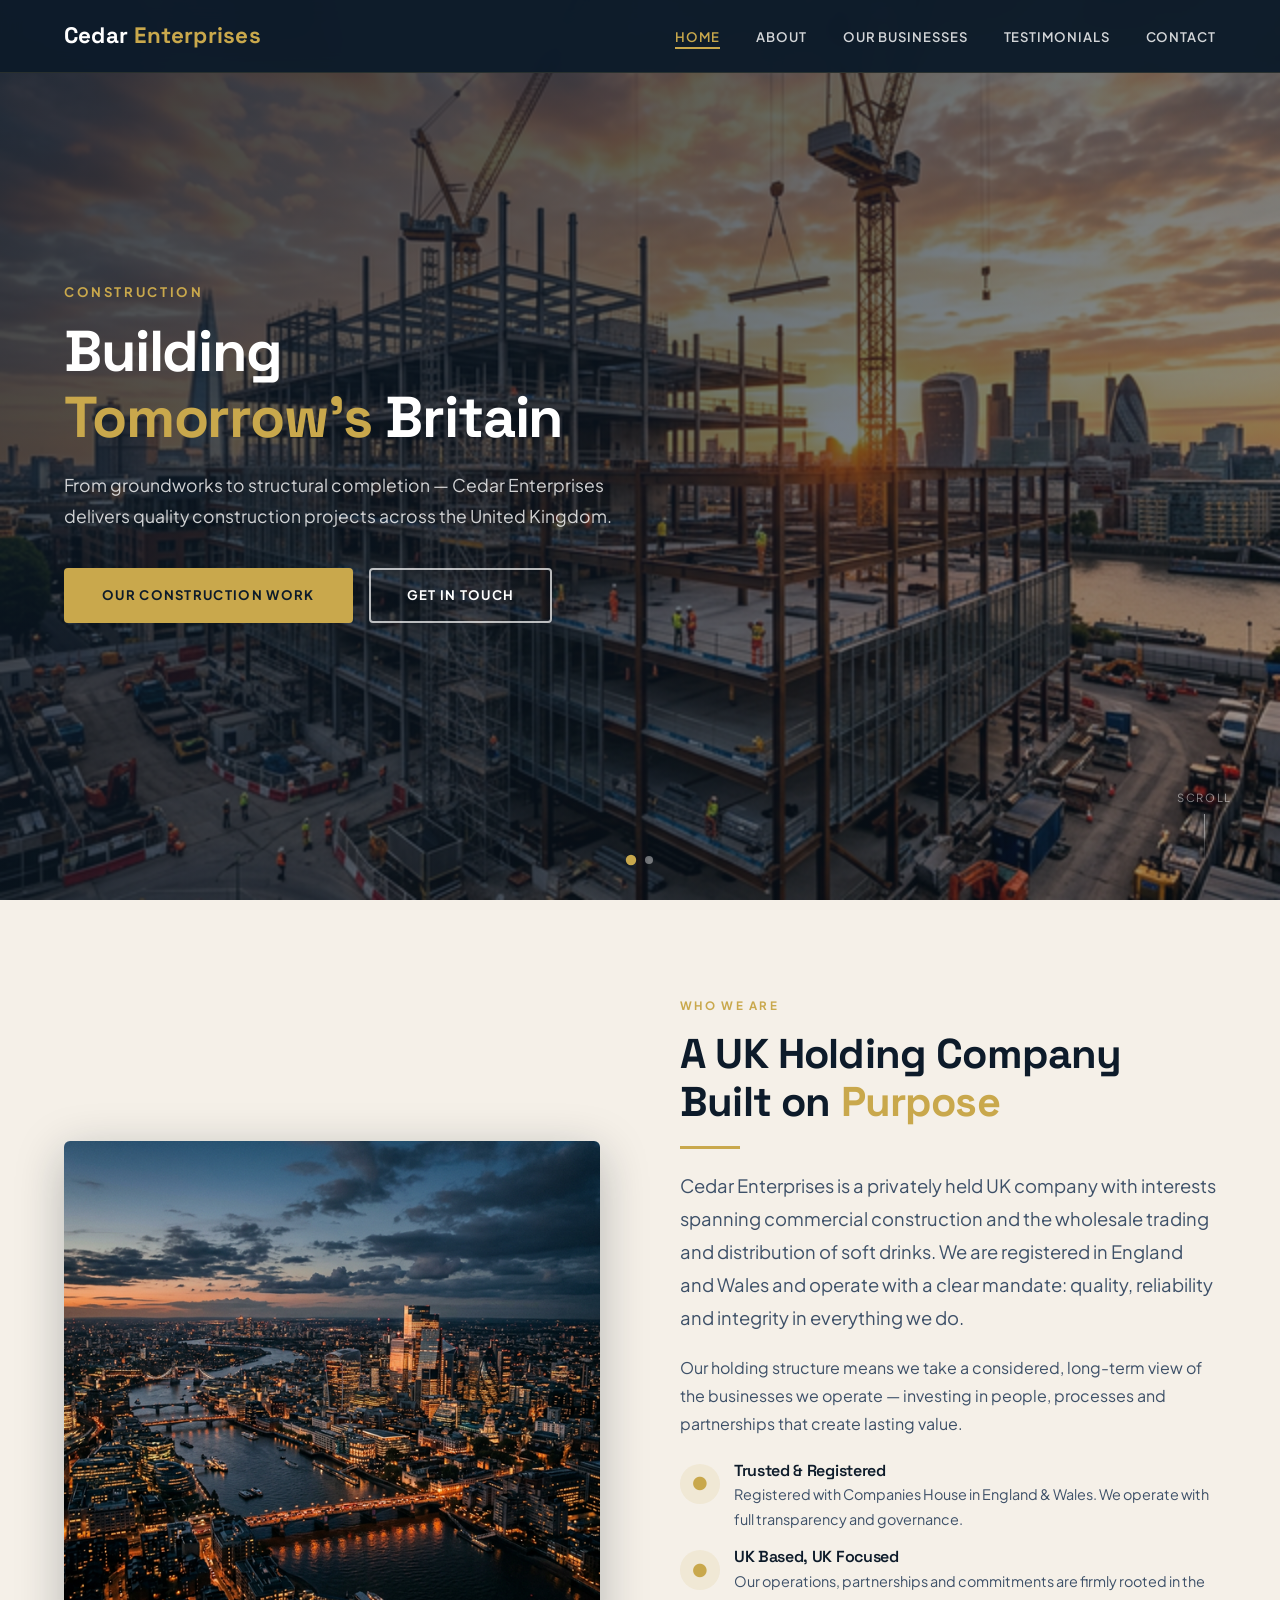
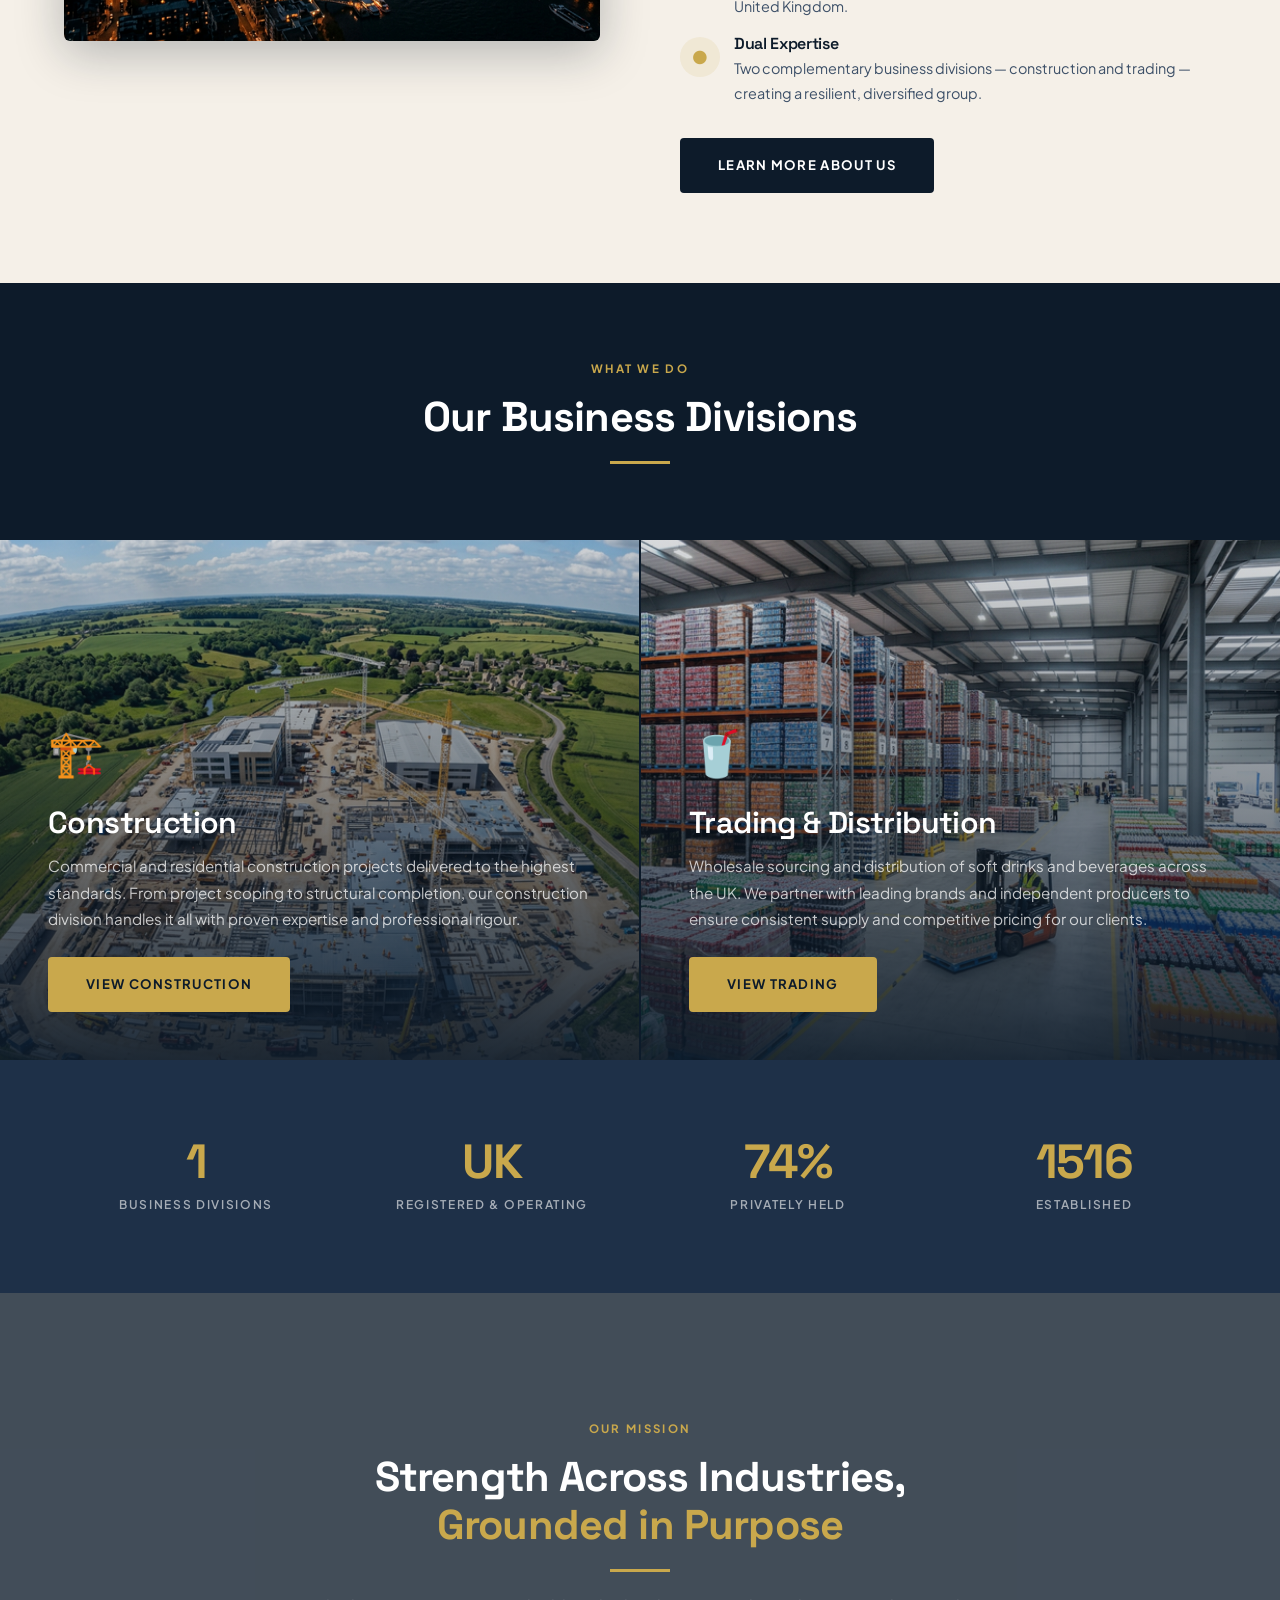
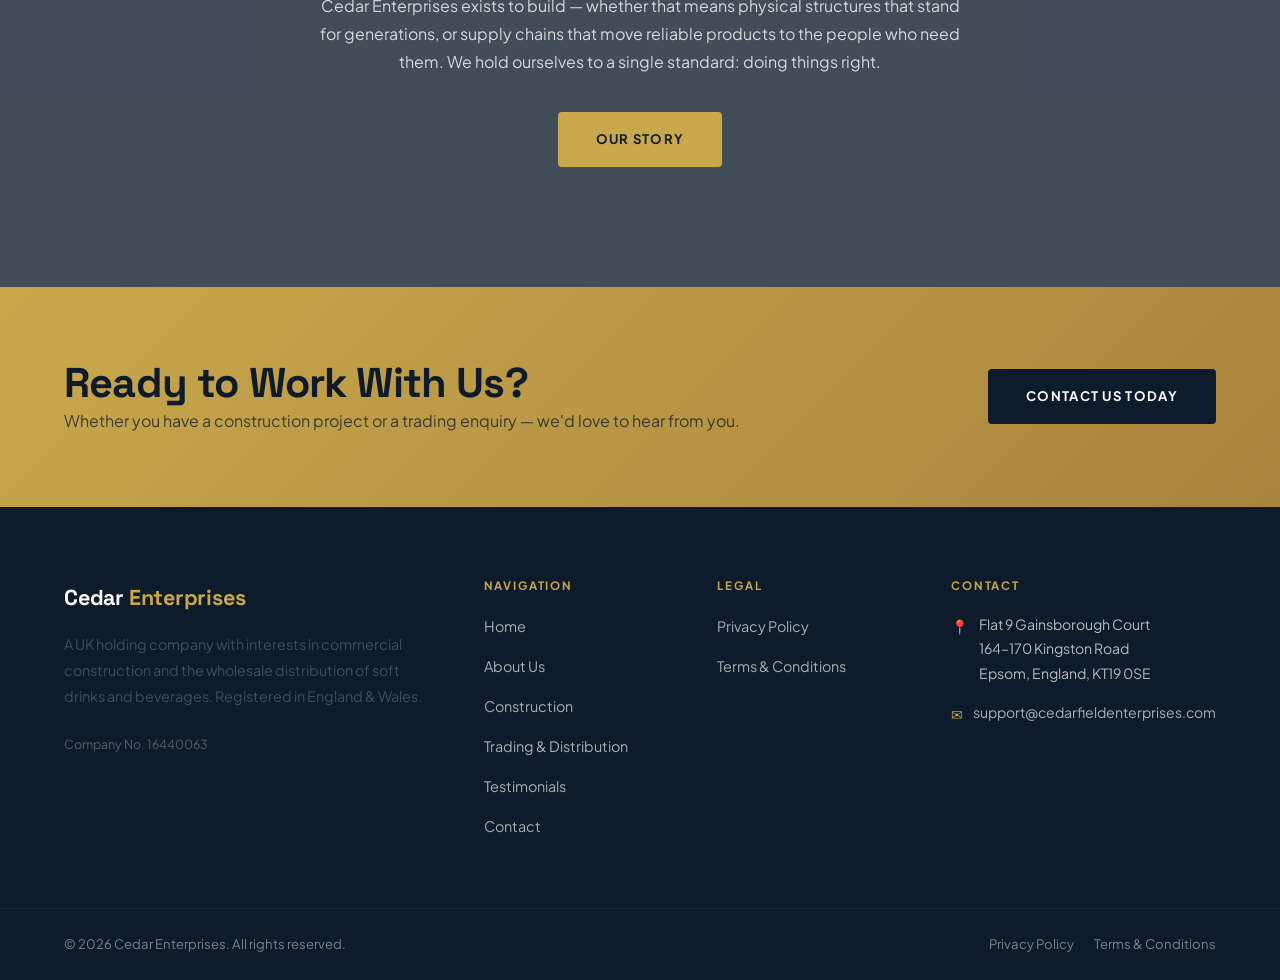
==== commit 2655fd06: "Update fonts: Space Grotesk (headings) + Plus Jakarta Sans (body)" ====
--- a/index.html
+++ b/index.html
@@ -8,7 +8,7 @@
   <link rel="icon" href="images/favicon.ico" type="image/x-icon">
   <link rel="preconnect" href="https://fonts.googleapis.com">
   <link rel="preconnect" href="https://fonts.gstatic.com" crossorigin>
-  <link href="https://fonts.googleapis.com/css2?family=Playfair+Display:ital,wght@0,600;0,700;1,600&family=Inter:wght@300;400;500;600;700&display=swap" rel="stylesheet">
+  <link href="https://fonts.googleapis.com/css2?family=Space+Grotesk:wght@400;500;600;700&family=Plus+Jakarta+Sans:ital,wght@0,300;0,400;0,500;0,600;0,700;1,400&display=swap" rel="stylesheet">
   <link rel="stylesheet" href="css/cedar.css">
 </head>
 <body>
--- a/css/cedar.css
+++ b/css/cedar.css
@@ -4,32 +4,40 @@
             Off-White (#F5F0E8), Mid-Grey (#8A96A3)
    ============================================================ */
 
-@import url('https://fonts.googleapis.com/css2?family=Playfair+Display:ital,wght@0,600;0,700;1,600&family=Inter:wght@300;400;500;600;700&display=swap');
+@import url('https://fonts.googleapis.com/css2?family=Space+Grotesk:wght@400;500;600;700&family=Plus+Jakarta+Sans:ital,wght@0,300;0,400;0,500;0,600;0,700;1,400&display=swap');
 
 /* ── CSS Variables ── */
 :root {
-  --navy:    #0D1B2A;
-  --navy-mid:#1E3048;
+  --navy: #0D1B2A;
+  --navy-mid: #1E3048;
   --navy-lt: #2A4060;
-  --gold:    #C9A84C;
+  --gold: #C9A84C;
   --gold-lt: #E2C97E;
-  --off-white:#F5F0E8;
-  --mid-grey:#8A96A3;
-  --white:   #FFFFFF;
-  --text-dark:#1A232E;
-  --radius:  4px;
+  --off-white: #F5F0E8;
+  --mid-grey: #8A96A3;
+  --white: #FFFFFF;
+  --text-dark: #1A232E;
+  --radius: 4px;
   --transition: 0.3s ease;
-  --shadow: 0 4px 24px rgba(13,27,42,0.18);
-  --shadow-lg: 0 12px 48px rgba(13,27,42,0.28);
+  --shadow: 0 4px 24px rgba(13, 27, 42, 0.18);
+  --shadow-lg: 0 12px 48px rgba(13, 27, 42, 0.28);
 }
 
 /* ── Reset / Base ── */
-*, *::before, *::after { box-sizing: border-box; margin: 0; padding: 0; }
-
-html { scroll-behavior: smooth; }
+*,
+*::before,
+*::after {
+  box-sizing: border-box;
+  margin: 0;
+  padding: 0;
+}
+
+html {
+  scroll-behavior: smooth;
+}
 
 body {
-  font-family: 'Inter', sans-serif;
+  font-family: 'Plus Jakarta Sans', sans-serif;
   font-weight: 400;
   font-size: 16px;
   line-height: 1.75;
@@ -38,31 +46,102 @@
   -webkit-font-smoothing: antialiased;
 }
 
-img { max-width: 100%; height: auto; display: block; }
-a { text-decoration: none; color: inherit; transition: color var(--transition); }
-ul { list-style: none; }
+img {
+  max-width: 100%;
+  height: auto;
+  display: block;
+}
+
+a {
+  text-decoration: none;
+  color: inherit;
+  transition: color var(--transition);
+}
+
+ul {
+  list-style: none;
+}
 
 /* ── Typography ── */
-h1, h2, h3, h4, h5, h6 {
-  font-family: 'Playfair Display', serif;
+h1,
+h2,
+h3,
+h4,
+h5,
+h6 {
+  font-family: 'Space Grotesk', sans-serif;
   color: var(--navy);
-  line-height: 1.2;
-}
-h1 { font-size: clamp(2.2rem, 5vw, 3.8rem); }
-h2 { font-size: clamp(1.8rem, 3.5vw, 2.8rem); }
-h3 { font-size: clamp(1.4rem, 2.5vw, 2rem); }
-h4 { font-size: 1.25rem; }
-h5 { font-size: 1.05rem; }
-
-p { margin-bottom: 1.2rem; color: #3D5068; }
-p:last-child { margin-bottom: 0; }
-
-.lead { font-size: 1.15rem; line-height: 1.8; color: #3D5068; }
-.text-gold { color: var(--gold); }
-.text-navy { color: var(--navy); }
-.text-white { color: var(--white); }
-.text-mid  { color: var(--mid-grey); }
-.text-center { text-align: center; }
+  line-height: 1.15;
+  letter-spacing: -0.02em;
+}
+
+h1 {
+  font-size: clamp(2.2rem, 5vw, 3.6rem);
+  font-weight: 700;
+}
+
+h2 {
+  font-size: clamp(1.8rem, 3.5vw, 2.6rem);
+  font-weight: 700;
+}
+
+h3 {
+  font-size: clamp(1.35rem, 2.5vw, 1.9rem);
+  font-weight: 600;
+}
+
+h4 {
+  font-size: 1.2rem;
+  font-weight: 600;
+}
+
+h5 {
+  font-size: 1rem;
+  font-weight: 600;
+}
+
+/* em inside headings = gold accent instead of italic */
+h1 em,
+h2 em,
+h3 em {
+  font-style: normal;
+  color: var(--gold);
+}
+
+p {
+  margin-bottom: 1.2rem;
+  color: #3D5068;
+}
+
+p:last-child {
+  margin-bottom: 0;
+}
+
+.lead {
+  font-size: 1.15rem;
+  line-height: 1.8;
+  color: #3D5068;
+}
+
+.text-gold {
+  color: var(--gold);
+}
+
+.text-navy {
+  color: var(--navy);
+}
+
+.text-white {
+  color: var(--white);
+}
+
+.text-mid {
+  color: var(--mid-grey);
+}
+
+.text-center {
+  text-align: center;
+}
 
 /* ── Layout Helpers ── */
 .container {
@@ -70,40 +149,110 @@
   margin: 0 auto;
   padding: 0 24px;
 }
-.container-narrow { max-width: 820px; margin: 0 auto; padding: 0 24px; }
-
-.section { padding: 90px 0; }
-.section-sm { padding: 60px 0; }
-.section-lg { padding: 120px 0; }
+
+.container-narrow {
+  max-width: 820px;
+  margin: 0 auto;
+  padding: 0 24px;
+}
+
+.section {
+  padding: 90px 0;
+}
+
+.section-sm {
+  padding: 60px 0;
+}
+
+.section-lg {
+  padding: 120px 0;
+}
 
 .row {
   display: flex;
   flex-wrap: wrap;
   gap: 32px;
 }
-.row-lg { gap: 48px; }
-.row-sm { gap: 20px; }
-
-.col-half { flex: 0 0 calc(50% - 16px); }
-.col-third { flex: 0 0 calc(33.333% - 22px); }
-.col-quarter { flex: 0 0 calc(25% - 24px); }
-.col-two-thirds { flex: 0 0 calc(66.666% - 16px); }
-.col-full { flex: 0 0 100%; }
-
-.align-center { align-items: center; }
-.justify-center { justify-content: center; }
-.justify-between { justify-content: space-between; }
-
-.mt-8  { margin-top: 8px; }
-.mt-16 { margin-top: 16px; }
-.mt-24 { margin-top: 24px; }
-.mt-32 { margin-top: 32px; }
-.mt-48 { margin-top: 48px; }
-.mb-8  { margin-bottom: 8px; }
-.mb-16 { margin-bottom: 16px; }
-.mb-24 { margin-bottom: 24px; }
-.mb-32 { margin-bottom: 32px; }
-.mb-48 { margin-bottom: 48px; }
+
+.row-lg {
+  gap: 48px;
+}
+
+.row-sm {
+  gap: 20px;
+}
+
+.col-half {
+  flex: 0 0 calc(50% - 16px);
+}
+
+.col-third {
+  flex: 0 0 calc(33.333% - 22px);
+}
+
+.col-quarter {
+  flex: 0 0 calc(25% - 24px);
+}
+
+.col-two-thirds {
+  flex: 0 0 calc(66.666% - 16px);
+}
+
+.col-full {
+  flex: 0 0 100%;
+}
+
+.align-center {
+  align-items: center;
+}
+
+.justify-center {
+  justify-content: center;
+}
+
+.justify-between {
+  justify-content: space-between;
+}
+
+.mt-8 {
+  margin-top: 8px;
+}
+
+.mt-16 {
+  margin-top: 16px;
+}
+
+.mt-24 {
+  margin-top: 24px;
+}
+
+.mt-32 {
+  margin-top: 32px;
+}
+
+.mt-48 {
+  margin-top: 48px;
+}
+
+.mb-8 {
+  margin-bottom: 8px;
+}
+
+.mb-16 {
+  margin-bottom: 16px;
+}
+
+.mb-24 {
+  margin-bottom: 24px;
+}
+
+.mb-32 {
+  margin-bottom: 32px;
+}
+
+.mb-48 {
+  margin-bottom: 48px;
+}
 
 /* ── Gold Divider ── */
 .divider-gold {
@@ -112,57 +261,68 @@
   background: var(--gold);
   margin: 20px 0;
 }
-.divider-gold.centered { margin: 20px auto; }
+
+.divider-gold.centered {
+  margin: 20px auto;
+}
 
 /* ── Buttons ── */
 .btn {
   display: inline-block;
   padding: 14px 36px;
   border-radius: var(--radius);
-  font-family: 'Inter', sans-serif;
-  font-weight: 600;
-  font-size: 0.9rem;
-  letter-spacing: 0.08em;
+  font-family: 'Plus Jakarta Sans', sans-serif;
+  font-weight: 700;
+  font-size: 0.82rem;
+  letter-spacing: 0.1em;
   text-transform: uppercase;
   cursor: pointer;
   transition: all var(--transition);
   border: 2px solid transparent;
 }
+
 .btn-gold {
   background: var(--gold);
   color: var(--navy);
   border-color: var(--gold);
 }
+
 .btn-gold:hover {
   background: var(--gold-lt);
   border-color: var(--gold-lt);
   transform: translateY(-2px);
-  box-shadow: 0 6px 18px rgba(201,168,76,0.3);
-}
+  box-shadow: 0 6px 18px rgba(201, 168, 76, 0.3);
+}
+
 .btn-outline-gold {
   background: transparent;
   color: var(--gold);
   border-color: var(--gold);
 }
+
 .btn-outline-gold:hover {
   background: var(--gold);
   color: var(--navy);
   transform: translateY(-2px);
 }
+
 .btn-outline-white {
   background: transparent;
   color: var(--white);
-  border-color: rgba(255,255,255,0.7);
-}
+  border-color: rgba(255, 255, 255, 0.7);
+}
+
 .btn-outline-white:hover {
   background: var(--white);
   color: var(--navy);
 }
+
 .btn-navy {
   background: var(--navy);
   color: var(--white);
   border-color: var(--navy);
 }
+
 .btn-navy:hover {
   background: var(--navy-mid);
   border-color: var(--navy-mid);
@@ -173,10 +333,10 @@
 /* ── Section Labels ── */
 .section-eyebrow {
   display: inline-block;
-  font-family: 'Inter', sans-serif;
-  font-weight: 600;
-  font-size: 0.78rem;
-  letter-spacing: 0.18em;
+  font-family: 'Plus Jakarta Sans', sans-serif;
+  font-weight: 700;
+  font-size: 0.72rem;
+  letter-spacing: 0.2em;
   text-transform: uppercase;
   color: var(--gold);
   margin-bottom: 14px;
@@ -185,15 +345,18 @@
 /* ── NAV ── */
 .site-header {
   position: fixed;
-  top: 0; left: 0; right: 0;
+  top: 0;
+  left: 0;
+  right: 0;
   z-index: 1000;
   background: rgba(13, 27, 42, 0.97);
   backdrop-filter: blur(10px);
-  border-bottom: 1px solid rgba(201,168,76,0.15);
+  border-bottom: 1px solid rgba(201, 168, 76, 0.15);
   transition: all var(--transition);
 }
+
 .site-header.scrolled {
-  box-shadow: 0 2px 20px rgba(0,0,0,0.3);
+  box-shadow: 0 2px 20px rgba(0, 0, 0, 0.3);
 }
 
 .nav-inner {
@@ -204,52 +367,67 @@
 }
 
 .brand {
-  font-family: 'Playfair Display', serif;
-  font-size: 1.5rem;
+  font-family: 'Space Grotesk', sans-serif;
+  font-size: 1.4rem;
   font-weight: 700;
   color: var(--white);
-  letter-spacing: 0.04em;
-}
-.brand span { color: var(--gold); }
+  letter-spacing: 0.01em;
+}
+
+.brand span {
+  color: var(--gold);
+}
 
 .nav-links {
   display: flex;
   align-items: center;
   gap: 36px;
 }
+
 .nav-links a {
-  font-family: 'Inter', sans-serif;
-  font-size: 0.875rem;
-  font-weight: 500;
-  letter-spacing: 0.06em;
+  font-family: 'Plus Jakarta Sans', sans-serif;
+  font-size: 0.82rem;
+  font-weight: 600;
+  letter-spacing: 0.07em;
   text-transform: uppercase;
-  color: rgba(255,255,255,0.82);
+  color: rgba(255, 255, 255, 0.82);
   position: relative;
   padding-bottom: 4px;
 }
+
 .nav-links a::after {
   content: '';
   position: absolute;
-  bottom: 0; left: 0;
-  width: 0; height: 2px;
+  bottom: 0;
+  left: 0;
+  width: 0;
+  height: 2px;
   background: var(--gold);
   transition: width var(--transition);
 }
-.nav-links a:hover, .nav-links a.active {
-  color: var(--gold);
-}
-.nav-links a:hover::after, .nav-links a.active::after {
+
+.nav-links a:hover,
+.nav-links a.active {
+  color: var(--gold);
+}
+
+.nav-links a:hover::after,
+.nav-links a.active::after {
   width: 100%;
 }
 
 /* Dropdown */
-.nav-item { position: relative; }
+.nav-item {
+  position: relative;
+}
+
 .nav-dropdown {
   position: absolute;
-  top: 100%; left: -16px;
+  top: 100%;
+  left: -16px;
   min-width: 200px;
   background: var(--navy-mid);
-  border: 1px solid rgba(201,168,76,0.2);
+  border: 1px solid rgba(201, 168, 76, 0.2);
   border-top: 2px solid var(--gold);
   padding: 8px 0;
   opacity: 0;
@@ -258,21 +436,32 @@
   transition: all var(--transition);
   border-radius: 0 0 4px 4px;
 }
+
 .nav-item:hover .nav-dropdown {
   opacity: 1;
   visibility: visible;
   transform: translateY(0);
 }
+
 .nav-dropdown a {
   display: block;
   padding: 10px 20px;
-  font-size: 0.85rem;
-  color: rgba(255,255,255,0.8);
+  font-size: 0.84rem;
+  font-family: 'Plus Jakarta Sans', sans-serif;
+  font-weight: 500;
+  color: rgba(255, 255, 255, 0.8);
   text-transform: none;
-  letter-spacing: 0.02em;
-}
-.nav-dropdown a:hover { background: rgba(201,168,76,0.1); color: var(--gold); }
-.nav-dropdown a::after { display: none; }
+  letter-spacing: 0.01em;
+}
+
+.nav-dropdown a:hover {
+  background: rgba(201, 168, 76, 0.1);
+  color: var(--gold);
+}
+
+.nav-dropdown a::after {
+  display: none;
+}
 
 /* Mobile toggle */
 .nav-toggle {
@@ -284,6 +473,7 @@
   background: none;
   border: none;
 }
+
 .nav-toggle span {
   display: block;
   width: 26px;
@@ -307,7 +497,10 @@
   opacity: 0;
   transition: opacity 1.2s ease;
 }
-.hero-slide.active { opacity: 1; }
+
+.hero-slide.active {
+  opacity: 1;
+}
 
 .hero-bg {
   position: absolute;
@@ -317,15 +510,18 @@
   transform: scale(1.05);
   transition: transform 8s ease;
 }
-.hero-slide.active .hero-bg { transform: scale(1); }
+
+.hero-slide.active .hero-bg {
+  transform: scale(1);
+}
 
 .hero-overlay {
   position: absolute;
   inset: 0;
   background: linear-gradient(135deg,
-    rgba(13,27,42,0.82) 0%,
-    rgba(13,27,42,0.55) 60%,
-    rgba(13,27,42,0.35) 100%);
+      rgba(13, 27, 42, 0.82) 0%,
+      rgba(13, 27, 42, 0.55) 60%,
+      rgba(13, 27, 42, 0.35) 100%);
 }
 
 .hero-content {
@@ -339,22 +535,27 @@
 .hero-text {
   max-width: 720px;
 }
-.hero-text .section-eyebrow { font-size: 0.82rem; }
+
+.hero-text .section-eyebrow {
+  font-size: 0.82rem;
+}
+
 .hero-text h1 {
   color: var(--white);
   margin-bottom: 20px;
-  font-style: italic;
-}
+}
+
 .hero-text h1 em {
-  font-style: normal;
-  color: var(--gold);
-}
+  color: var(--gold);
+}
+
 .hero-text p {
-  color: rgba(255,255,255,0.8);
+  color: rgba(255, 255, 255, 0.8);
   font-size: 1.1rem;
   max-width: 560px;
   margin-bottom: 36px;
 }
+
 .hero-btns {
   display: flex;
   gap: 16px;
@@ -371,15 +572,17 @@
   display: flex;
   gap: 10px;
 }
+
 .hero-dot {
   width: 8px;
   height: 8px;
   border-radius: 50%;
-  background: rgba(255,255,255,0.4);
+  background: rgba(255, 255, 255, 0.4);
   border: none;
   cursor: pointer;
   transition: all var(--transition);
 }
+
 .hero-dot.active {
   background: var(--gold);
   transform: scale(1.3);
@@ -395,22 +598,39 @@
   flex-direction: column;
   align-items: center;
   gap: 6px;
-  color: rgba(255,255,255,0.5);
+  color: rgba(255, 255, 255, 0.5);
   font-size: 0.7rem;
   letter-spacing: 0.15em;
   text-transform: uppercase;
 }
+
 .scroll-line {
   width: 1px;
   height: 50px;
-  background: linear-gradient(to bottom, rgba(255,255,255,0.5), transparent);
+  background: linear-gradient(to bottom, rgba(255, 255, 255, 0.5), transparent);
   animation: scrollLine 1.8s ease infinite;
 }
+
 @keyframes scrollLine {
-  0%   { transform: scaleY(0); transform-origin: top; }
-  50%  { transform: scaleY(1); transform-origin: top; }
-  51%  { transform: scaleY(1); transform-origin: bottom; }
-  100% { transform: scaleY(0); transform-origin: bottom; }
+  0% {
+    transform: scaleY(0);
+    transform-origin: top;
+  }
+
+  50% {
+    transform: scaleY(1);
+    transform-origin: top;
+  }
+
+  51% {
+    transform: scaleY(1);
+    transform-origin: bottom;
+  }
+
+  100% {
+    transform: scaleY(0);
+    transform-origin: bottom;
+  }
 }
 
 /* ── PAGE BANNER (inner pages) ── */
@@ -422,39 +642,58 @@
   display: flex;
   align-items: flex-end;
 }
+
 .page-banner-overlay {
   position: absolute;
   inset: 0;
-  background: linear-gradient(to bottom, rgba(13,27,42,0.5) 0%, rgba(13,27,42,0.85) 100%);
-}
+  background: linear-gradient(to bottom, rgba(13, 27, 42, 0.5) 0%, rgba(13, 27, 42, 0.85) 100%);
+}
+
 .page-banner-content {
   position: relative;
   z-index: 2;
   width: 100%;
   padding: 48px 0;
 }
-.page-banner-content .section-eyebrow { color: var(--gold-lt); }
-.page-banner-content h1 { color: var(--white); }
+
+.page-banner-content .section-eyebrow {
+  color: var(--gold-lt);
+}
+
+.page-banner-content h1 {
+  color: var(--white);
+}
 
 /* ── ABOUT INTRO (homepage) ── */
-.about-intro { background: var(--off-white); }
+.about-intro {
+  background: var(--off-white);
+}
+
 .about-intro-grid {
   display: grid;
   grid-template-columns: 1fr 1fr;
   gap: 80px;
   align-items: center;
 }
+
 .about-intro-img {
   border-radius: 6px;
   overflow: hidden;
   position: relative;
   box-shadow: var(--shadow-lg);
 }
-.about-intro-img img { width: 100%; height: 500px; object-fit: cover; }
+
+.about-intro-img img {
+  width: 100%;
+  height: 500px;
+  object-fit: cover;
+}
+
 .about-intro-img::before {
   content: '';
   position: absolute;
-  bottom: -20px; right: -20px;
+  bottom: -20px;
+  right: -20px;
   width: 70%;
   height: 70%;
   border: 3px solid var(--gold);
@@ -462,16 +701,24 @@
   z-index: -1;
 }
 
-.value-list { display: flex; flex-direction: column; gap: 16px; margin-top: 24px; }
+.value-list {
+  display: flex;
+  flex-direction: column;
+  gap: 16px;
+  margin-top: 24px;
+}
+
 .value-item {
   display: flex;
   align-items: flex-start;
   gap: 14px;
 }
+
 .value-icon {
   flex-shrink: 0;
-  width: 40px; height: 40px;
-  background: rgba(201,168,76,0.12);
+  width: 40px;
+  height: 40px;
+  background: rgba(201, 168, 76, 0.12);
   border-radius: 50%;
   display: flex;
   align-items: center;
@@ -480,16 +727,28 @@
   color: var(--gold);
   margin-top: 2px;
 }
-.value-item h5 { color: var(--navy); margin-bottom: 2px; }
-.value-item p { font-size: 0.9rem; margin-bottom: 0; }
+
+.value-item h5 {
+  color: var(--navy);
+  margin-bottom: 2px;
+}
+
+.value-item p {
+  font-size: 0.9rem;
+  margin-bottom: 0;
+}
 
 /* ── DIVISIONS SECTION ── */
-.divisions { background: var(--navy); }
+.divisions {
+  background: var(--navy);
+}
+
 .divisions-grid {
   display: grid;
   grid-template-columns: 1fr 1fr;
   gap: 2px;
 }
+
 .division-card {
   position: relative;
   overflow: hidden;
@@ -497,6 +756,7 @@
   display: flex;
   align-items: flex-end;
 }
+
 .division-card-bg {
   position: absolute;
   inset: 0;
@@ -505,22 +765,26 @@
   transform: scale(1.04);
   transition: transform 0.6s ease;
 }
-.division-card:hover .division-card-bg { transform: scale(1); }
+
+.division-card:hover .division-card-bg {
+  transform: scale(1);
+}
 
 .division-overlay {
   position: absolute;
   inset: 0;
   background: linear-gradient(to top,
-    rgba(13,27,42,0.92) 0%,
-    rgba(13,27,42,0.5) 50%,
-    rgba(13,27,42,0.15) 100%);
+      rgba(13, 27, 42, 0.92) 0%,
+      rgba(13, 27, 42, 0.5) 50%,
+      rgba(13, 27, 42, 0.15) 100%);
   transition: background var(--transition);
 }
+
 .division-card:hover .division-overlay {
   background: linear-gradient(to top,
-    rgba(13,27,42,0.95) 0%,
-    rgba(13,27,42,0.65) 55%,
-    rgba(13,27,42,0.25) 100%);
+      rgba(13, 27, 42, 0.95) 0%,
+      rgba(13, 27, 42, 0.65) 55%,
+      rgba(13, 27, 42, 0.25) 100%);
 }
 
 .division-content {
@@ -528,37 +792,58 @@
   z-index: 2;
   padding: 48px;
 }
+
 .division-icon {
   font-size: 2.8rem;
   margin-bottom: 16px;
   display: block;
 }
-.division-content h3 { color: var(--white); margin-bottom: 12px; }
-.division-content p { color: rgba(255,255,255,0.75); font-size: 0.95rem; margin-bottom: 24px; }
+
+.division-content h3 {
+  color: var(--white);
+  margin-bottom: 12px;
+}
+
+.division-content p {
+  color: rgba(255, 255, 255, 0.75);
+  font-size: 0.95rem;
+  margin-bottom: 24px;
+}
 
 /* ── STATS STRIP ── */
-.stats-strip { background: var(--navy-mid); padding: 70px 0; }
+.stats-strip {
+  background: var(--navy-mid);
+  padding: 70px 0;
+}
+
 .stats-grid {
   display: grid;
   grid-template-columns: repeat(4, 1fr);
   gap: 32px;
   text-align: center;
 }
-.stat-item { padding: 8px; }
+
+.stat-item {
+  padding: 8px;
+}
+
 .stat-number {
-  font-family: 'Playfair Display', serif;
+  font-family: 'Space Grotesk', sans-serif;
   font-size: 3rem;
   font-weight: 700;
   color: var(--gold);
   line-height: 1;
   margin-bottom: 8px;
-}
+  letter-spacing: -0.03em;
+}
+
 .stat-label {
-  font-size: 0.85rem;
+  font-family: 'Plus Jakarta Sans', sans-serif;
+  font-size: 0.75rem;
   font-weight: 600;
   text-transform: uppercase;
-  letter-spacing: 0.1em;
-  color: rgba(255,255,255,0.6);
+  letter-spacing: 0.14em;
+  color: rgba(255, 255, 255, 0.6);
 }
 
 /* ── PARALLAX SECTION ── */
@@ -569,13 +854,18 @@
   background-position: center;
   padding: 120px 0;
 }
+
 .parallax-section::before {
   content: '';
   position: absolute;
   inset: 0;
-  background: rgba(13,27,42,0.78);
-}
-.parallax-content { position: relative; z-index: 2; }
+  background: rgba(13, 27, 42, 0.78);
+}
+
+.parallax-content {
+  position: relative;
+  z-index: 2;
+}
 
 /* ── SERVICE CARDS ── */
 .service-cards {
@@ -584,75 +874,104 @@
   gap: 28px;
   margin-top: 56px;
 }
+
 .service-card {
   background: var(--white);
   border-radius: 8px;
   overflow: hidden;
-  box-shadow: 0 2px 16px rgba(13,27,42,0.08);
-  border: 1px solid rgba(13,27,42,0.06);
+  box-shadow: 0 2px 16px rgba(13, 27, 42, 0.08);
+  border: 1px solid rgba(13, 27, 42, 0.06);
   transition: all var(--transition);
 }
+
 .service-card:hover {
   transform: translateY(-6px);
   box-shadow: var(--shadow-lg);
 }
+
 .service-card-img {
   height: 200px;
   background-size: cover;
   background-position: center;
 }
-.service-card-body { padding: 28px; }
+
+.service-card-body {
+  padding: 28px;
+}
+
 .service-card-icon {
   font-size: 2rem;
   margin-bottom: 14px;
   display: block;
   color: var(--gold);
 }
-.service-card h4 { color: var(--navy); margin-bottom: 10px; }
-.service-card p { font-size: 0.92rem; }
+
+.service-card h4 {
+  color: var(--navy);
+  margin-bottom: 10px;
+}
+
+.service-card p {
+  font-size: 0.92rem;
+}
 
 /* ── TESTIMONIALS ── */
-.testimonials-section { background: var(--navy); }
+.testimonials-section {
+  background: var(--navy);
+}
+
 .testimonials-grid {
   display: grid;
   grid-template-columns: repeat(3, 1fr);
   gap: 28px;
   margin-top: 56px;
 }
+
 .testimonial-card {
-  background: rgba(255,255,255,0.05);
-  border: 1px solid rgba(201,168,76,0.2);
+  background: rgba(255, 255, 255, 0.05);
+  border: 1px solid rgba(201, 168, 76, 0.2);
   border-radius: 8px;
   padding: 36px 30px;
   position: relative;
   transition: all var(--transition);
 }
+
 .testimonial-card:hover {
-  background: rgba(255,255,255,0.08);
-  border-color: rgba(201,168,76,0.45);
+  background: rgba(255, 255, 255, 0.08);
+  border-color: rgba(201, 168, 76, 0.45);
   transform: translateY(-4px);
 }
+
 .testimonial-card::before {
   content: '"';
   position: absolute;
-  top: 16px; left: 24px;
+  top: 16px;
+  left: 24px;
   font-family: 'Playfair Display', serif;
   font-size: 5rem;
   line-height: 1;
   color: var(--gold);
   opacity: 0.3;
 }
+
 .testimonial-text {
   font-style: italic;
-  color: rgba(255,255,255,0.8);
+  color: rgba(255, 255, 255, 0.8);
   font-size: 0.95rem;
   line-height: 1.8;
   margin-bottom: 24px;
   padding-top: 32px;
 }
-.testimonial-meta { display: flex; align-items: center; gap: 14px; }
+
+.testimonial-meta {
+  display: flex;
+  align-items: center;
+  gap: 14px;
+}
+
 .testimonial-avatar {
-  width: 48px; height: 48px;
+  width: 48px;
+  height: 48px;
   border-radius: 50%;
   background: linear-gradient(135deg, var(--gold), var(--navy-lt));
   display: flex;
@@ -663,26 +982,42 @@
   color: var(--white);
   flex-shrink: 0;
 }
+
 .testimonial-name {
+  font-family: 'Space Grotesk', sans-serif;
   font-weight: 600;
   color: var(--white);
   font-size: 0.95rem;
 }
+
 .testimonial-role {
   font-size: 0.8rem;
   color: var(--gold);
   text-transform: uppercase;
   letter-spacing: 0.08em;
 }
-.star-rating { color: var(--gold); font-size: 0.85rem; margin-bottom: 4px; }
+
+.star-rating {
+  color: var(--gold);
+  font-size: 0.85rem;
+  margin-bottom: 4px;
+}
 
 /* ── CTA STRIP ── */
 .cta-strip {
   background: linear-gradient(135deg, var(--gold) 0%, #A8843C 100%);
   padding: 72px 0;
 }
-.cta-strip h2 { color: var(--navy); }
-.cta-strip p { color: rgba(13,27,42,0.75); margin: 0; }
+
+.cta-strip h2 {
+  color: var(--navy);
+}
+
+.cta-strip p {
+  color: rgba(13, 27, 42, 0.75);
+  margin: 0;
+}
+
 .cta-inner {
   display: flex;
   align-items: center;
@@ -698,93 +1033,151 @@
   gap: 64px;
   align-items: start;
 }
+
 .contact-info-item {
   display: flex;
   gap: 16px;
   align-items: flex-start;
   margin-bottom: 28px;
 }
+
 .contact-info-icon {
-  width: 44px; height: 44px;
+  width: 44px;
+  height: 44px;
   flex-shrink: 0;
-  background: rgba(201,168,76,0.12);
+  background: rgba(201, 168, 76, 0.12);
   border-radius: 50%;
-  display: flex; align-items: center; justify-content: center;
+  display: flex;
+  align-items: center;
+  justify-content: center;
   font-size: 1.15rem;
   color: var(--gold);
 }
-.contact-info-text strong { display: block; color: var(--navy); margin-bottom: 2px; }
-.contact-info-text span { font-size: 0.9rem; color: #3D5068; }
+
+.contact-info-text strong {
+  display: block;
+  color: var(--navy);
+  margin-bottom: 2px;
+}
+
+.contact-info-text span {
+  font-size: 0.9rem;
+  color: #3D5068;
+}
 
 /* Contact Form */
-.contact-form { display: flex; flex-direction: column; gap: 16px; }
-.form-row { display: grid; grid-template-columns: 1fr 1fr; gap: 16px; }
-.form-group { display: flex; flex-direction: column; gap: 6px; }
+.contact-form {
+  display: flex;
+  flex-direction: column;
+  gap: 16px;
+}
+
+.form-row {
+  display: grid;
+  grid-template-columns: 1fr 1fr;
+  gap: 16px;
+}
+
+.form-group {
+  display: flex;
+  flex-direction: column;
+  gap: 6px;
+}
+
 .form-group label {
-  font-size: 0.82rem;
-  font-weight: 600;
+  font-family: 'Plus Jakarta Sans', sans-serif;
+  font-size: 0.75rem;
+  font-weight: 700;
   text-transform: uppercase;
-  letter-spacing: 0.07em;
+  letter-spacing: 0.09em;
   color: var(--navy);
 }
+
 .form-group input,
 .form-group textarea,
 .form-group select {
   padding: 13px 16px;
   border: 1.5px solid #D0D8E4;
   border-radius: var(--radius);
-  font-family: 'Inter', sans-serif;
+  font-family: 'Plus Jakarta Sans', sans-serif;
   font-size: 0.95rem;
   color: var(--text-dark);
   background: var(--white);
   transition: border-color var(--transition), box-shadow var(--transition);
   outline: none;
 }
+
 .form-group input:focus,
 .form-group textarea:focus,
 .form-group select:focus {
   border-color: var(--gold);
-  box-shadow: 0 0 0 3px rgba(201,168,76,0.12);
-}
-.form-group textarea { resize: vertical; min-height: 140px; }
+  box-shadow: 0 0 0 3px rgba(201, 168, 76, 0.12);
+}
+
+.form-group textarea {
+  resize: vertical;
+  min-height: 140px;
+}
 
 /* ── FOOTER ── */
-.site-footer { background: var(--navy); color: rgba(255,255,255,0.7); }
-
-.footer-top { padding: 72px 0 56px; border-bottom: 1px solid rgba(255,255,255,0.08); }
+.site-footer {
+  background: var(--navy);
+  color: rgba(255, 255, 255, 0.7);
+}
+
+.footer-top {
+  padding: 72px 0 56px;
+  border-bottom: 1px solid rgba(255, 255, 255, 0.08);
+}
+
 .footer-grid {
   display: grid;
   grid-template-columns: 2fr 1fr 1fr 1.4fr;
   gap: 48px;
 }
+
 .footer-brand {
-  font-family: 'Playfair Display', serif;
-  font-size: 1.4rem;
+  font-family: 'Space Grotesk', sans-serif;
+  font-size: 1.35rem;
   font-weight: 700;
   color: var(--white);
   margin-bottom: 16px;
-}
-.footer-brand span { color: var(--gold); }
-.footer-desc { font-size: 0.9rem; line-height: 1.8; margin-bottom: 24px; }
+  letter-spacing: -0.01em;
+}
+
+.footer-brand span {
+  color: var(--gold);
+}
+
+.footer-desc {
+  font-size: 0.9rem;
+  line-height: 1.8;
+  margin-bottom: 24px;
+}
 
 .footer-col h5 {
-  font-family: 'Inter', sans-serif;
-  font-size: 0.78rem;
+  font-family: 'Plus Jakarta Sans', sans-serif;
+  font-size: 0.72rem;
   font-weight: 700;
   text-transform: uppercase;
-  letter-spacing: 0.14em;
+  letter-spacing: 0.16em;
   color: var(--gold);
   margin-bottom: 20px;
 }
+
 .footer-col ul li {
   margin-bottom: 12px;
 }
+
 .footer-col ul li a {
   font-size: 0.9rem;
-  color: rgba(255,255,255,0.65);
+  color: rgba(255, 255, 255, 0.65);
   transition: color var(--transition);
 }
-.footer-col ul li a:hover { color: var(--gold); }
+
+.footer-col ul li a:hover {
+  color: var(--gold);
+}
 
 .footer-contact-item {
   display: flex;
@@ -793,7 +1186,12 @@
   margin-bottom: 14px;
   font-size: 0.88rem;
 }
-.footer-contact-item .icon { color: var(--gold); margin-top: 2px; flex-shrink: 0; }
+
+.footer-contact-item .icon {
+  color: var(--gold);
+  margin-top: 2px;
+  flex-shrink: 0;
+}
 
 .footer-bottom {
   padding: 24px 0;
@@ -803,16 +1201,30 @@
   flex-wrap: wrap;
   gap: 12px;
 }
-.footer-bottom p { font-size: 0.82rem; color: rgba(255,255,255,0.45); margin: 0; }
-.footer-legal-links { display: flex; gap: 20px; }
+
+.footer-bottom p {
+  font-size: 0.82rem;
+  color: rgba(255, 255, 255, 0.45);
+  margin: 0;
+}
+
+.footer-legal-links {
+  display: flex;
+  gap: 20px;
+}
+
 .footer-legal-links a {
   font-size: 0.82rem;
-  color: rgba(255,255,255,0.45);
-}
-.footer-legal-links a:hover { color: var(--gold); }
+  color: rgba(255, 255, 255, 0.45);
+}
+
+.footer-legal-links a:hover {
+  color: var(--gold);
+}
+
 .company-number {
   font-size: 0.78rem;
-  color: rgba(255,255,255,0.3);
+  color: rgba(255, 255, 255, 0.3);
   margin-top: 6px;
 }
 
@@ -820,65 +1232,102 @@
 .about-mission {
   background: var(--off-white);
 }
+
 .about-split {
   display: grid;
   grid-template-columns: 1fr 1fr;
   gap: 80px;
   align-items: center;
 }
+
 .about-img-wrap {
   border-radius: 8px;
   overflow: hidden;
   box-shadow: var(--shadow-lg);
 }
+
 .about-img-wrap img {
-  width: 100%; height: 480px; object-fit: cover;
-}
+  width: 100%;
+  height: 480px;
+  object-fit: cover;
+}
+
 .about-values-grid {
   display: grid;
   grid-template-columns: 1fr 1fr;
   gap: 24px;
   margin-top: 48px;
 }
+
 .about-value-card {
   background: var(--white);
   border-radius: 8px;
   padding: 28px;
   border-left: 4px solid var(--gold);
-  box-shadow: 0 2px 12px rgba(13,27,42,0.07);
-}
-.about-value-card h5 { color: var(--navy); margin-bottom: 8px; }
-.about-value-card p { font-size: 0.88rem; margin: 0; }
+  box-shadow: 0 2px 12px rgba(13, 27, 42, 0.07);
+}
+
+.about-value-card h5 {
+  color: var(--navy);
+  margin-bottom: 8px;
+}
+
+.about-value-card p {
+  font-size: 0.88rem;
+  margin: 0;
+}
 
 /* ── PRIVACY / TERMS PAGES ── */
 .legal-content {
   max-width: 860px;
   margin: 0 auto;
 }
+
 .legal-content h2 {
   font-size: 1.6rem;
   margin: 48px 0 16px;
   padding-bottom: 12px;
   border-bottom: 1px solid #E0DDD5;
 }
-.legal-content h2:first-child { margin-top: 0; }
-.legal-content h3 { font-size: 1.15rem; margin: 28px 0 10px; }
-.legal-content p, .legal-content li {
+
+.legal-content h2:first-child {
+  margin-top: 0;
+}
+
+.legal-content h3 {
+  font-size: 1.15rem;
+  margin: 28px 0 10px;
+}
+
+.legal-content p,
+.legal-content li {
   font-size: 0.94rem;
   color: #3D5068;
   line-height: 1.85;
 }
-.legal-content ul, .legal-content ol {
+
+.legal-content ul,
+.legal-content ol {
   padding-left: 24px;
   margin-bottom: 16px;
 }
-.legal-content ul { list-style: disc; }
-.legal-content ol { list-style: decimal; }
-.legal-content li { margin-bottom: 8px; }
+
+.legal-content ul {
+  list-style: disc;
+}
+
+.legal-content ol {
+  list-style: decimal;
+}
+
+.legal-content li {
+  margin-bottom: 8px;
+}
+
 .legal-last-updated {
   display: inline-block;
-  background: rgba(201,168,76,0.1);
-  border: 1px solid rgba(201,168,76,0.3);
+  background: rgba(201, 168, 76, 0.1);
+  border: 1px solid rgba(201, 168, 76, 0.3);
   border-radius: 4px;
   padding: 6px 14px;
   font-size: 0.82rem;
@@ -898,28 +1347,47 @@
   justify-content: center;
   transition: opacity 0.6s ease, visibility 0.6s ease;
 }
-.preloader.hidden { opacity: 0; visibility: hidden; }
+
+.preloader.hidden {
+  opacity: 0;
+  visibility: hidden;
+}
+
 .preloader-brand {
-  font-family: 'Playfair Display', serif;
-  font-size: 1.8rem;
+  font-family: 'Space Grotesk', sans-serif;
+  font-size: 1.7rem;
+  font-weight: 700;
+  letter-spacing: -0.02em;
   color: var(--white);
   margin-bottom: 28px;
 }
-.preloader-brand span { color: var(--gold); }
+
+.preloader-brand span {
+  color: var(--gold);
+}
+
 .preloader-bar {
-  width: 120px; height: 2px;
-  background: rgba(255,255,255,0.15);
+  width: 120px;
+  height: 2px;
+  background: rgba(255, 255, 255, 0.15);
   border-radius: 2px;
   overflow: hidden;
 }
+
 .preloader-bar-inner {
   height: 100%;
   background: var(--gold);
   animation: preload 1.2s ease forwards;
 }
+
 @keyframes preload {
-  from { width: 0; }
-  to   { width: 100%; }
+  from {
+    width: 0;
+  }
+
+  to {
+    width: 100%;
+  }
 }
 
 /* ── MOBILE NAV ── */
@@ -927,32 +1395,45 @@
   display: none;
   position: fixed;
   inset: 0;
-  background: rgba(13,27,42,0.98);
+  background: rgba(13, 27, 42, 0.98);
   z-index: 999;
   flex-direction: column;
   align-items: center;
   justify-content: center;
   gap: 32px;
 }
-.mobile-nav-overlay.open { display: flex; }
+
+.mobile-nav-overlay.open {
+  display: flex;
+}
+
 .mobile-nav-overlay a {
-  font-family: 'Playfair Display', serif;
-  font-size: 1.6rem;
+  font-family: 'Space Grotesk', sans-serif;
+  font-size: 1.5rem;
+  font-weight: 600;
+  letter-spacing: -0.02em;
   color: var(--white);
-  font-style: italic;
-}
-.mobile-nav-overlay a:hover { color: var(--gold); }
+}
+
+.mobile-nav-overlay a:hover {
+  color: var(--gold);
+}
+
 .mobile-nav-close {
   position: absolute;
-  top: 28px; right: 28px;
+  top: 28px;
+  right: 28px;
   font-size: 2rem;
-  color: rgba(255,255,255,0.7);
+  color: rgba(255, 255, 255, 0.7);
   background: none;
   border: none;
   cursor: pointer;
   line-height: 1;
 }
-.mobile-nav-close:hover { color: var(--gold); }
+
+.mobile-nav-close:hover {
+  color: var(--gold);
+}
 
 /* ── UTILITIES / ANIMATIONS ── */
 .fade-up {
@@ -960,51 +1441,137 @@
   transform: translateY(30px);
   transition: opacity 0.7s ease, transform 0.7s ease;
 }
+
 .fade-up.visible {
   opacity: 1;
   transform: translateY(0);
 }
+
 .fade-in {
   opacity: 0;
   transition: opacity 0.7s ease;
 }
-.fade-in.visible { opacity: 1; }
-
-.bg-off-white { background: var(--off-white); }
-.bg-navy { background: var(--navy); }
-.bg-navy-mid { background: var(--navy-mid); }
-.bg-white { background: var(--white); }
+
+.fade-in.visible {
+  opacity: 1;
+}
+
+.bg-off-white {
+  background: var(--off-white);
+}
+
+.bg-navy {
+  background: var(--navy);
+}
+
+.bg-navy-mid {
+  background: var(--navy-mid);
+}
+
+.bg-white {
+  background: var(--white);
+}
 
 /* ── RESPONSIVE ── */
 @media (max-width: 1100px) {
-  .footer-grid { grid-template-columns: 1fr 1fr; }
-  .stats-grid { grid-template-columns: repeat(2, 1fr); }
+  .footer-grid {
+    grid-template-columns: 1fr 1fr;
+  }
+
+  .stats-grid {
+    grid-template-columns: repeat(2, 1fr);
+  }
 }
 
 @media (max-width: 900px) {
-  .nav-links { display: none; }
-  .nav-toggle { display: flex; }
+  .nav-links {
+    display: none;
+  }
+
+  .nav-toggle {
+    display: flex;
+  }
+
   .about-intro-grid,
   .about-split,
-  .contact-grid { grid-template-columns: 1fr; }
-  .about-intro-img::before { display: none; }
-  .about-intro-img img, .about-img-wrap img { height: 320px; }
-  .divisions-grid { grid-template-columns: 1fr; }
-  .service-cards { grid-template-columns: 1fr 1fr; }
-  .testimonials-grid { grid-template-columns: 1fr; }
-  .cta-inner { flex-direction: column; text-align: center; }
-  .about-values-grid { grid-template-columns: 1fr; }
-  .form-row { grid-template-columns: 1fr; }
+  .contact-grid {
+    grid-template-columns: 1fr;
+  }
+
+  .about-intro-img::before {
+    display: none;
+  }
+
+  .about-intro-img img,
+  .about-img-wrap img {
+    height: 320px;
+  }
+
+  .divisions-grid {
+    grid-template-columns: 1fr;
+  }
+
+  .service-cards {
+    grid-template-columns: 1fr 1fr;
+  }
+
+  .testimonials-grid {
+    grid-template-columns: 1fr;
+  }
+
+  .cta-inner {
+    flex-direction: column;
+    text-align: center;
+  }
+
+  .about-values-grid {
+    grid-template-columns: 1fr;
+  }
+
+  .form-row {
+    grid-template-columns: 1fr;
+  }
 }
 
 @media (max-width: 600px) {
-  .section, .section-lg { padding: 60px 0; }
-  .service-cards { grid-template-columns: 1fr; }
-  .stats-grid { grid-template-columns: 1fr 1fr; gap: 20px; }
-  .footer-grid { grid-template-columns: 1fr; gap: 32px; }
-  .footer-bottom { flex-direction: column; align-items: flex-start; }
-  .division-content { padding: 32px 24px; }
-  .hero-btns { flex-direction: column; }
-  .scroll-cue { display: none; }
-  .page-banner { height: 280px; }
-}
+
+  .section,
+  .section-lg {
+    padding: 60px 0;
+  }
+
+  .service-cards {
+    grid-template-columns: 1fr;
+  }
+
+  .stats-grid {
+    grid-template-columns: 1fr 1fr;
+    gap: 20px;
+  }
+
+  .footer-grid {
+    grid-template-columns: 1fr;
+    gap: 32px;
+  }
+
+  .footer-bottom {
+    flex-direction: column;
+    align-items: flex-start;
+  }
+
+  .division-content {
+    padding: 32px 24px;
+  }
+
+  .hero-btns {
+    flex-direction: column;
+  }
+
+  .scroll-cue {
+    display: none;
+  }
+
+  .page-banner {
+    height: 280px;
+  }
+}
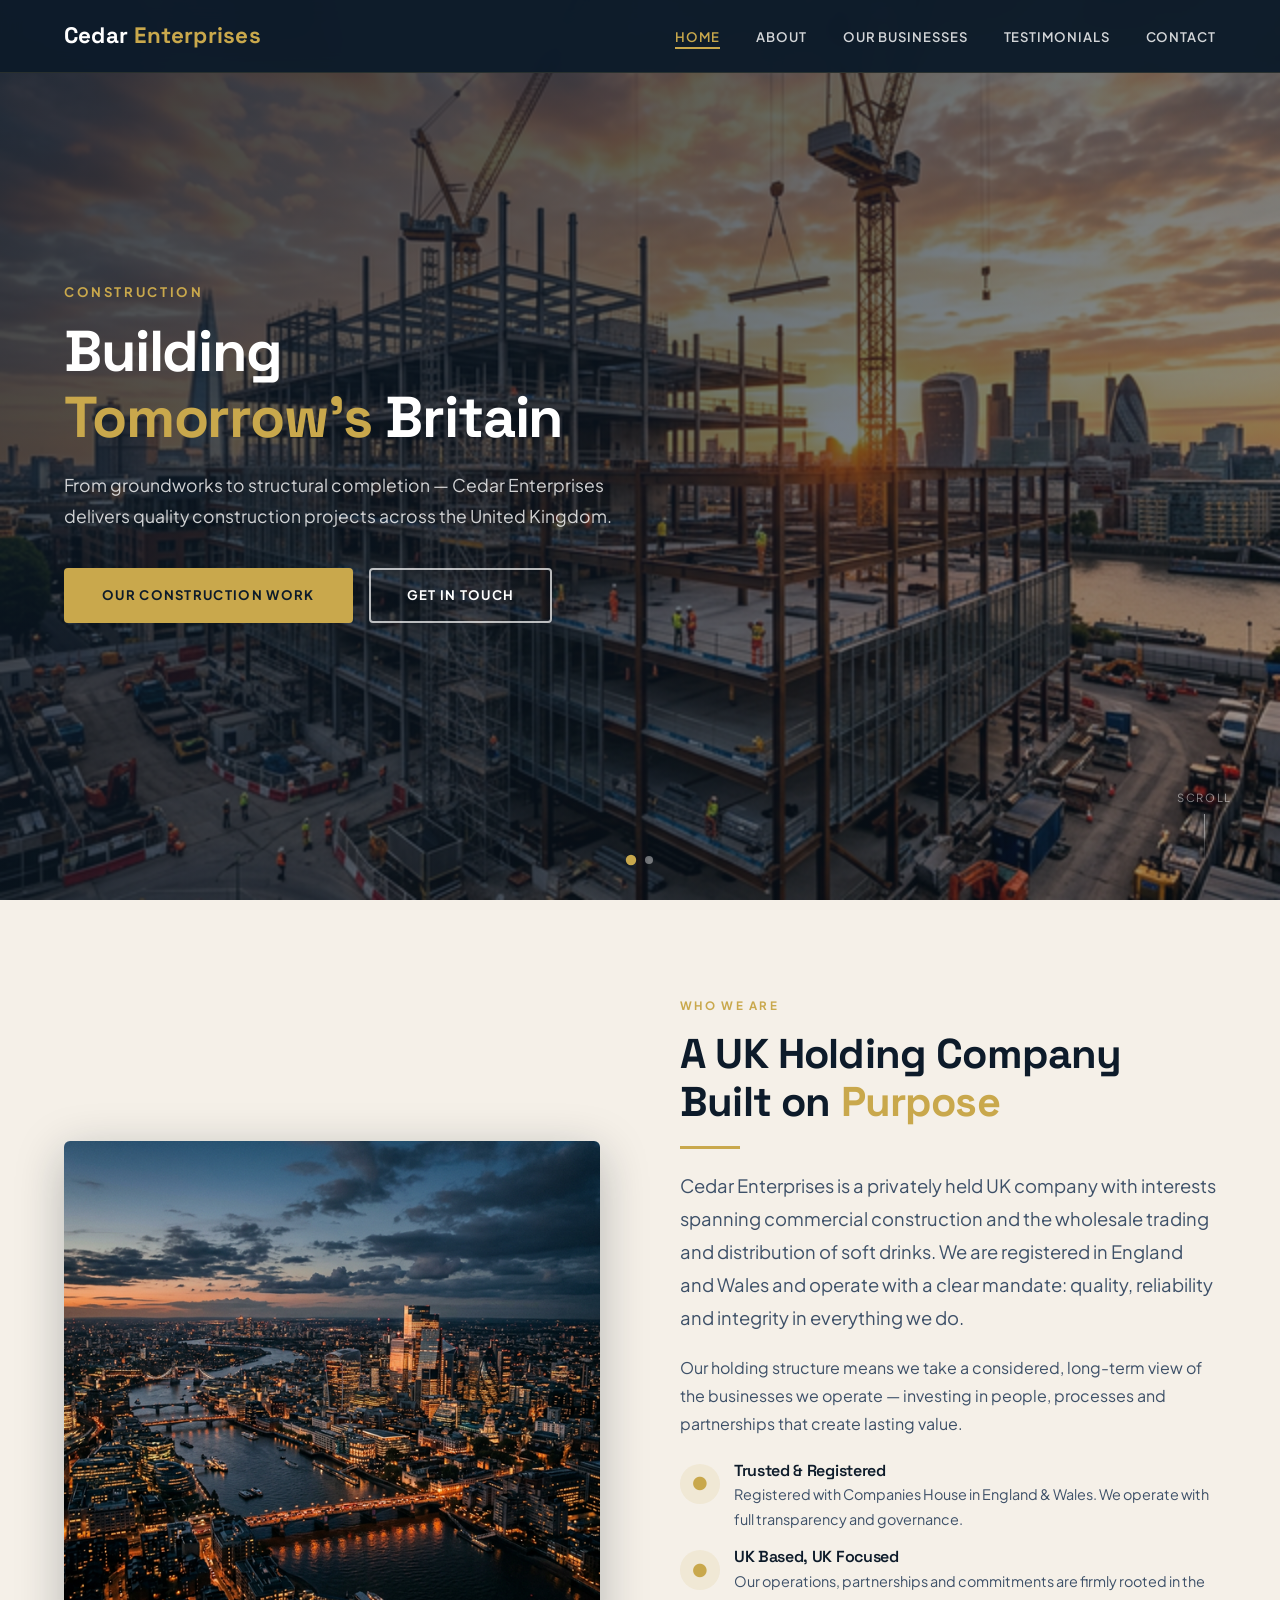
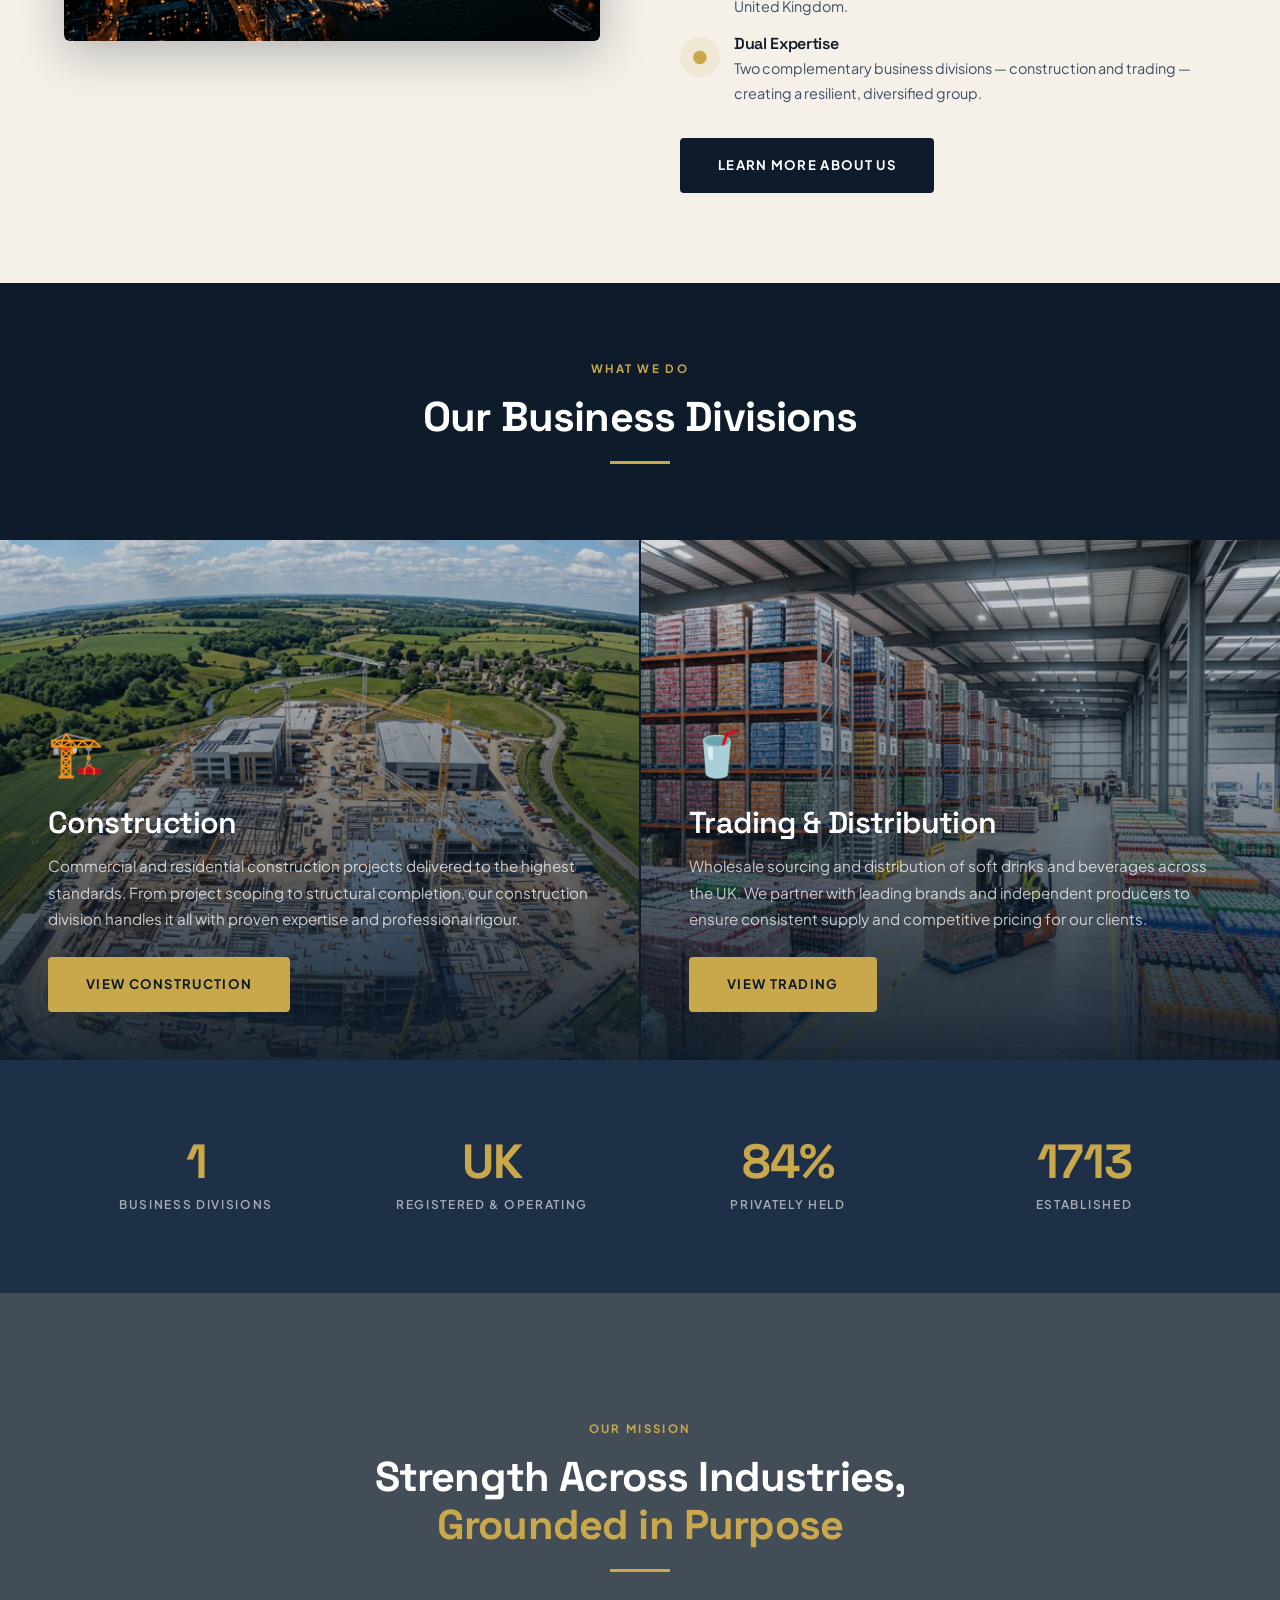
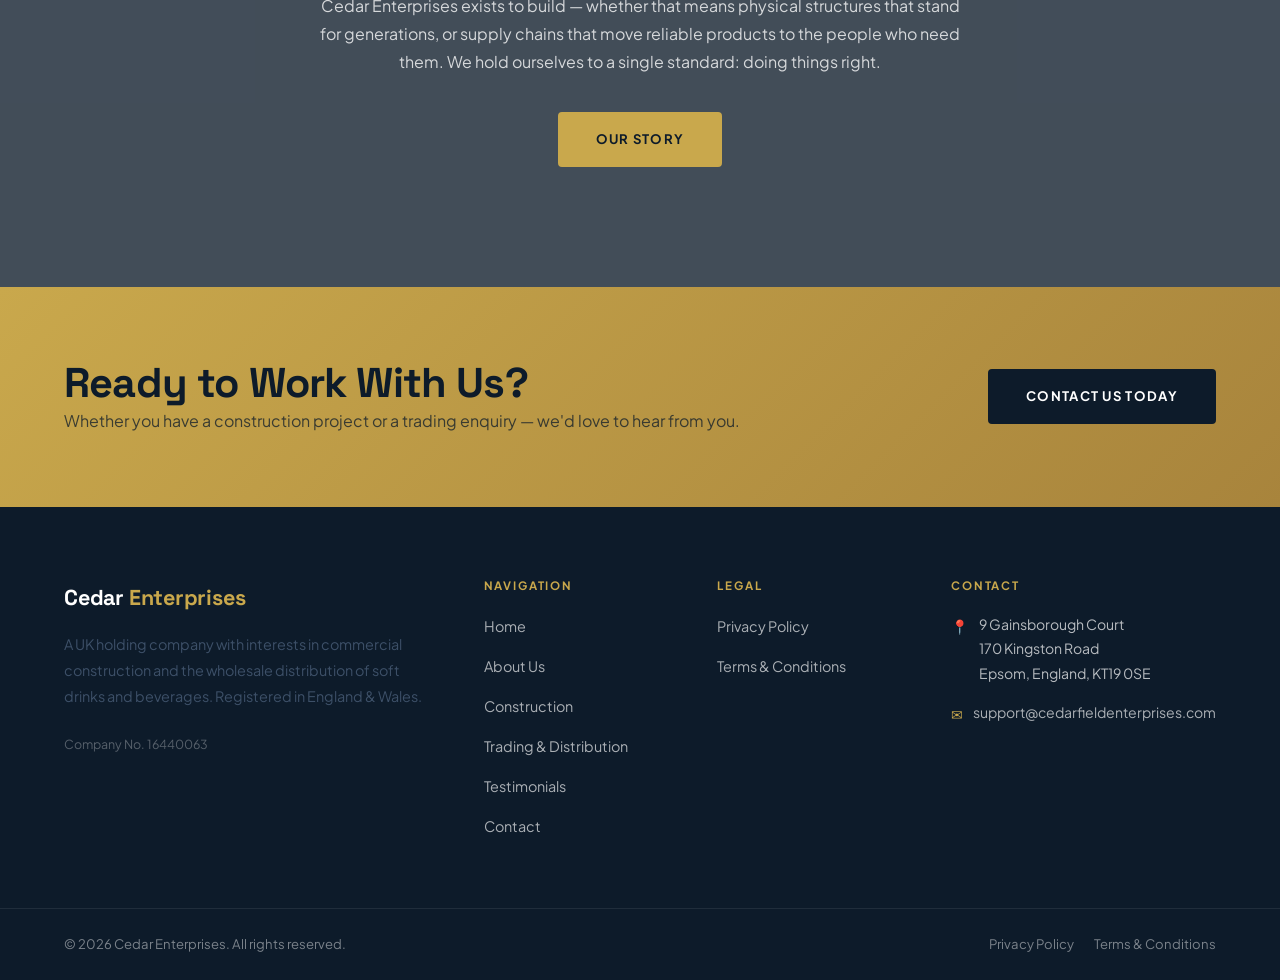
==== commit 08e77230: "Update address to 9 Gainsborough Court, 170 Kingston Road across all pages" ====
--- a/index.html
+++ b/index.html
@@ -1,4 +1,4 @@
-<!DOCTYPE html>
+﻿<!DOCTYPE html>
 <html lang="en">
 <head>
   <meta charset="UTF-8">
@@ -254,7 +254,7 @@
             <h5>Contact</h5>
             <div class="footer-contact-item">
               <span class="icon">📍</span>
-              <span>Flat 9 Gainsborough Court<br>164–170 Kingston Road<br>Epsom, England, KT19 0SE</span>
+              <span>9 Gainsborough Court<br>170 Kingston Road<br>Epsom, England, KT19 0SE</span>
             </div>
             <div class="footer-contact-item">
               <span class="icon">✉</span>
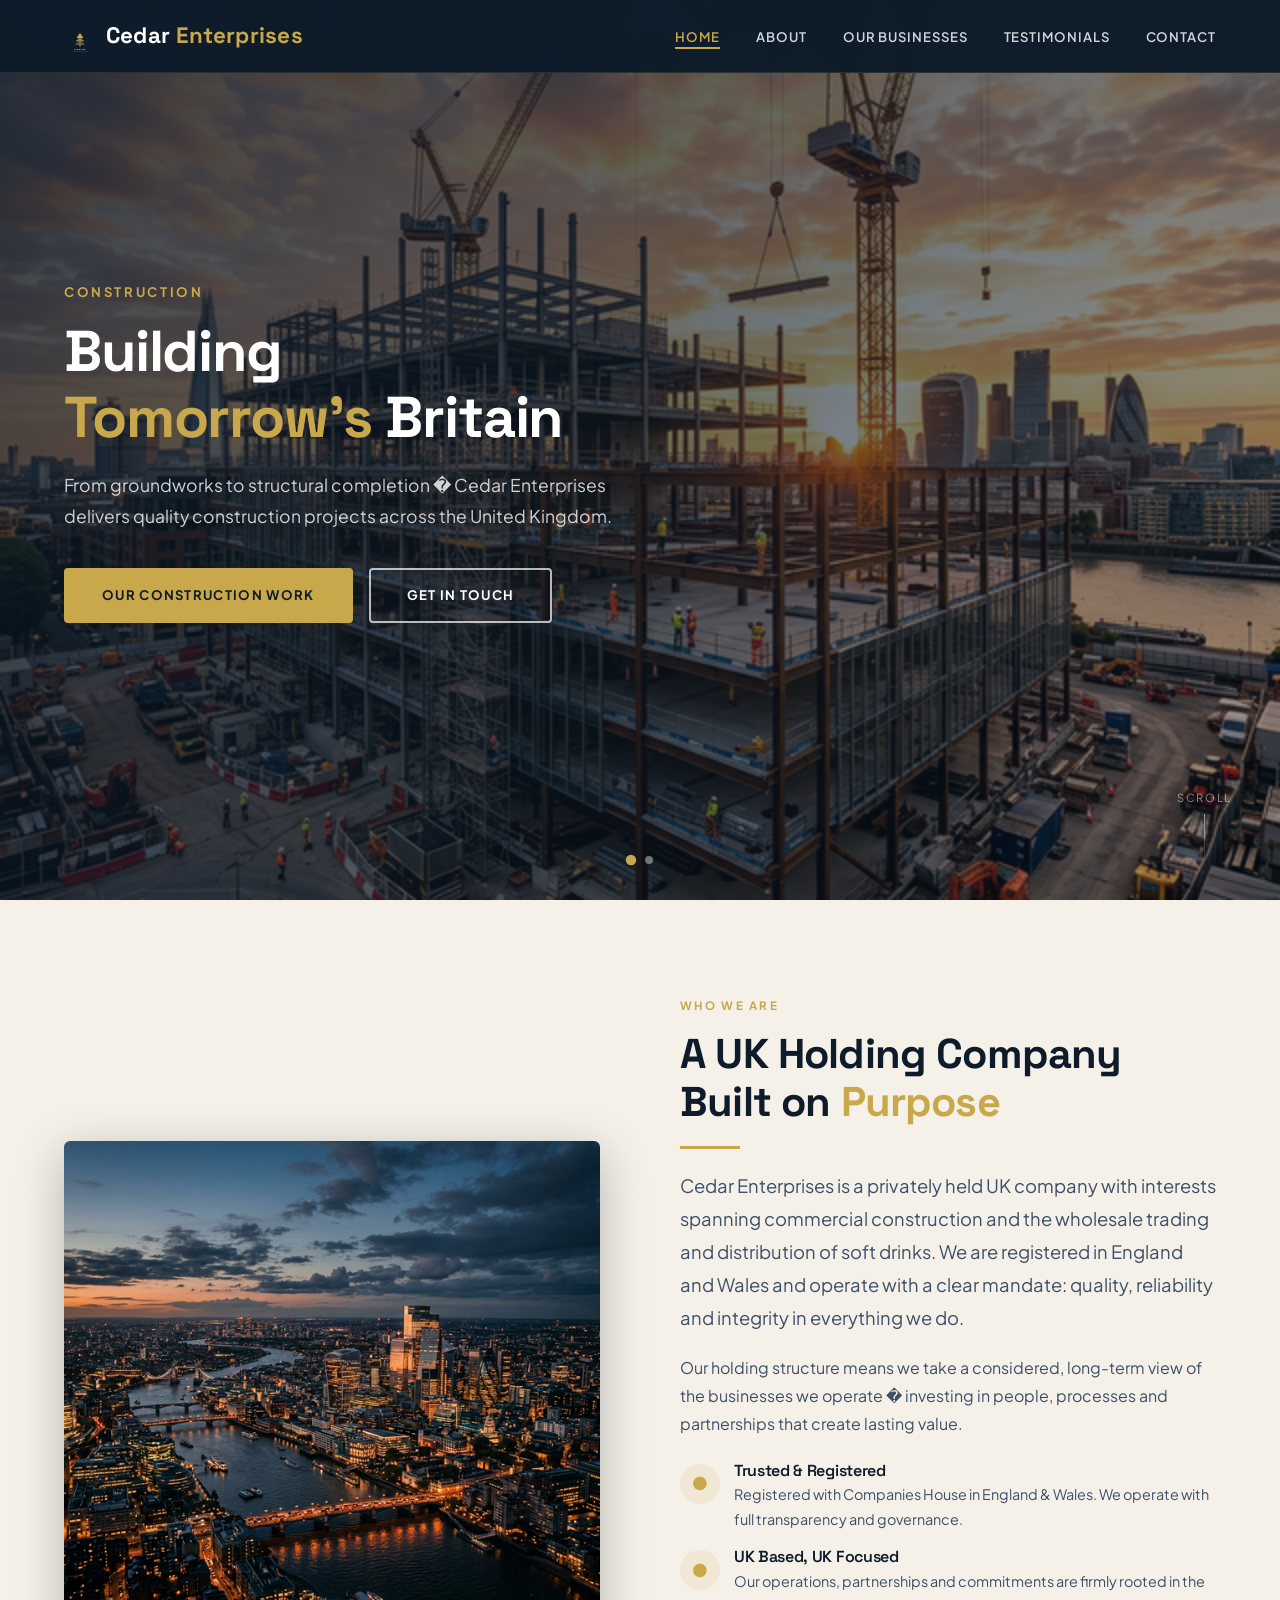
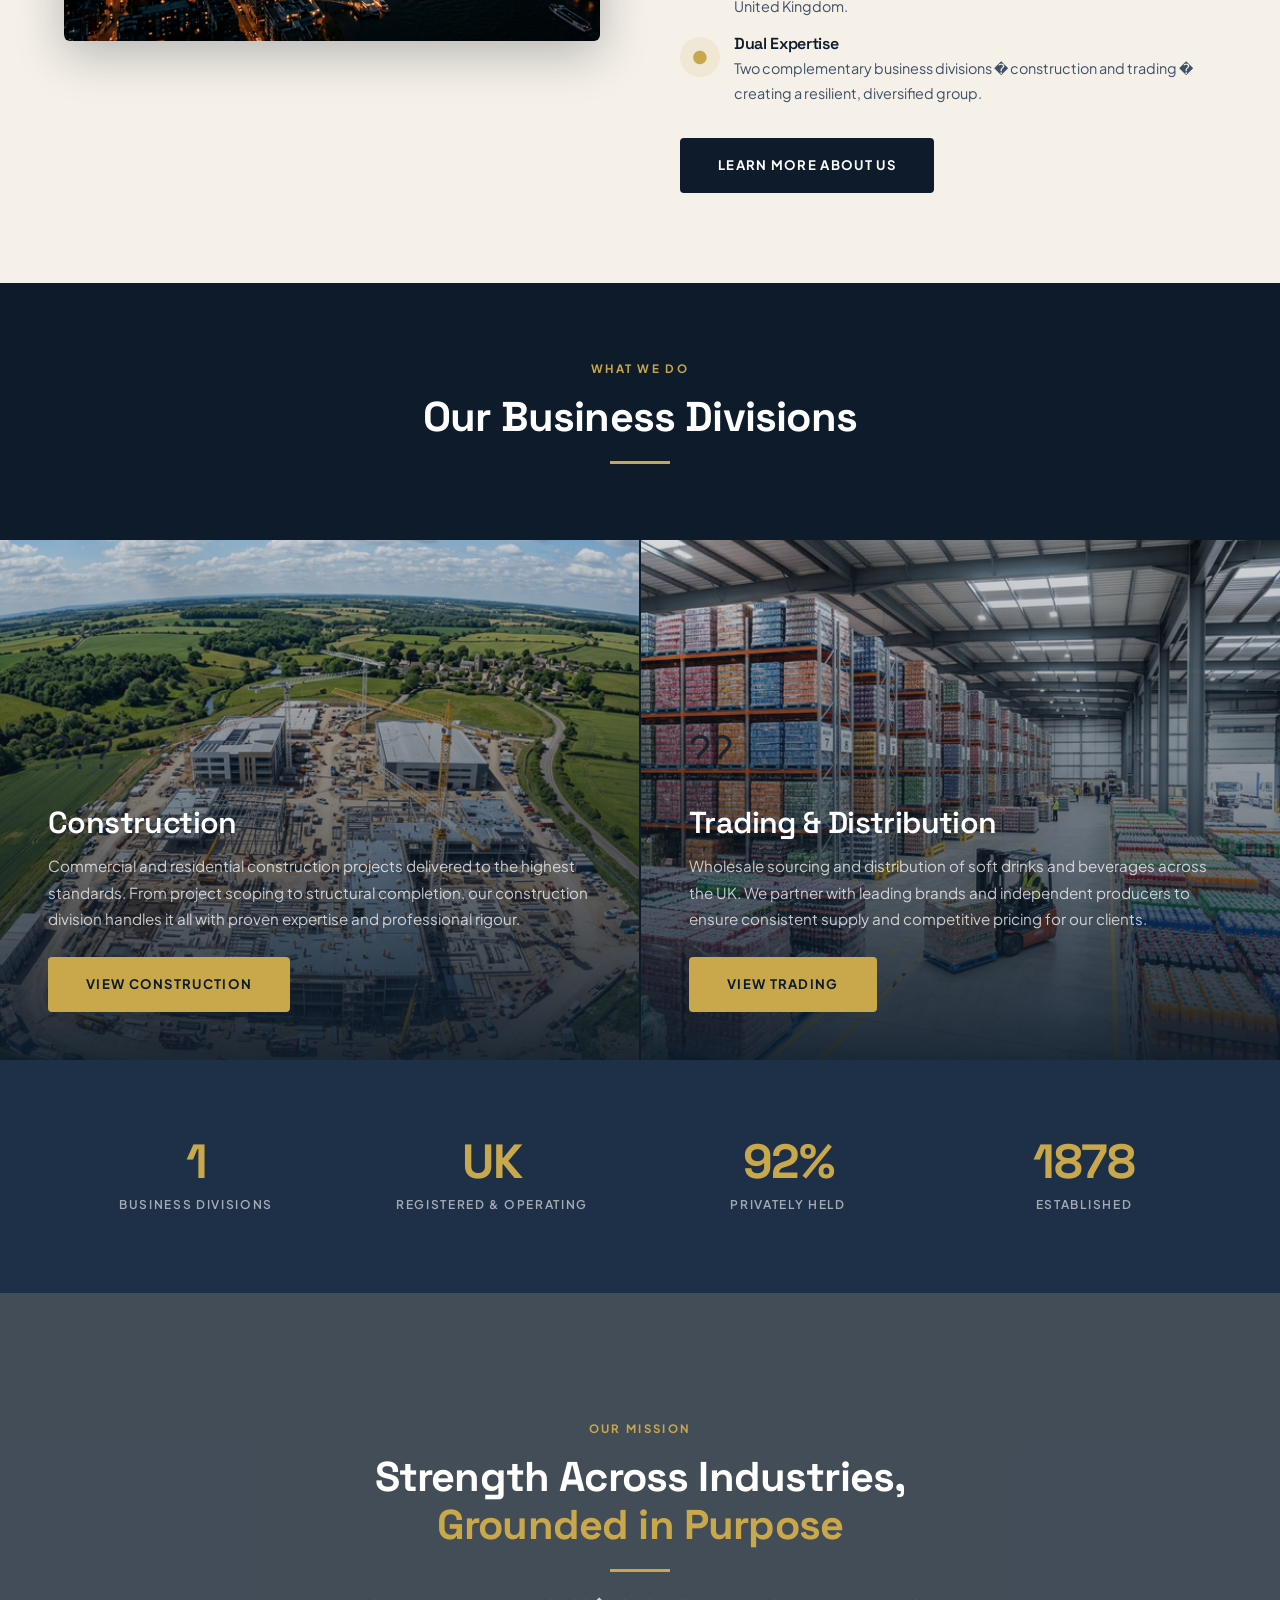
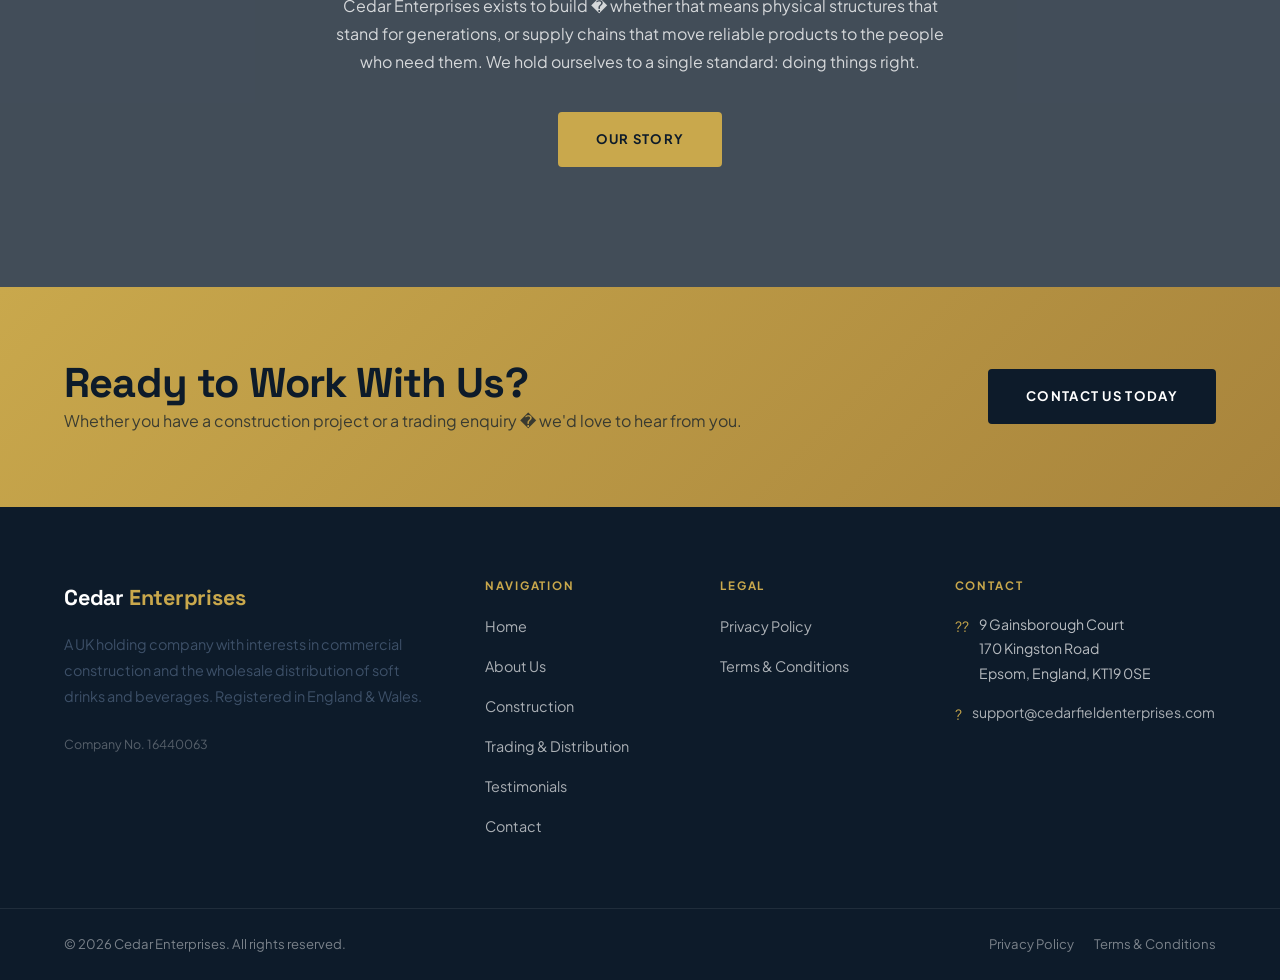
==== commit 730dfae6: "Add SVG logo mark — layered cedar tree in gold" ====
--- a/index.html
+++ b/index.html
@@ -1,11 +1,11 @@
-﻿<!DOCTYPE html>
+<!DOCTYPE html>
 <html lang="en">
 <head>
   <meta charset="UTF-8">
   <meta name="viewport" content="width=device-width, initial-scale=1.0">
-  <title>Cedar Enterprises — Holding Company | Construction & Trading</title>
+  <title>Cedar Enterprises � Holding Company | Construction & Trading</title>
   <meta name="description" content="Cedar Enterprises is a UK-based holding company operating across construction and soft drinks trading. Registered in England &amp; Wales.">
-  <link rel="icon" href="images/favicon.ico" type="image/x-icon">
+  <link rel="icon" href="images/logo.svg" type="image/svg+xml"><link rel="icon" href="images/favicon.ico" type="image/x-icon">
   <link rel="preconnect" href="https://fonts.googleapis.com">
   <link rel="preconnect" href="https://fonts.gstatic.com" crossorigin>
   <link href="https://fonts.googleapis.com/css2?family=Space+Grotesk:wght@400;500;600;700&family=Plus+Jakarta+Sans:ital,wght@0,300;0,400;0,500;0,600;0,700;1,400&display=swap" rel="stylesheet">
@@ -34,7 +34,7 @@
   <header class="site-header" id="siteHeader">
     <div class="container">
       <nav class="nav-inner">
-        <a href="index.html" class="brand">Cedar <span>Enterprises</span></a>
+        <a href="index.html" class="brand"><img src="images/logo.svg" alt="Cedar Enterprises" style="width:32px;height:32px;border-radius:6px;vertical-align:middle;margin-right:10px;display:inline-block;">Cedar <span>Enterprises</span></a>
         <ul class="nav-links">
           <li><a href="index.html" class="active">Home</a></li>
           <li><a href="about.html">About</a></li>
@@ -65,7 +65,7 @@
         <div class="hero-text">
           <span class="section-eyebrow">Construction</span>
           <h1>Building<br><em>Tomorrow's</em> Britain</h1>
-          <p>From groundworks to structural completion — Cedar Enterprises delivers quality construction projects across the United Kingdom.</p>
+          <p>From groundworks to structural completion � Cedar Enterprises delivers quality construction projects across the United Kingdom.</p>
           <div class="hero-btns">
             <a href="construction.html" class="btn btn-gold">Our Construction Work</a>
             <a href="contact.html" class="btn btn-outline-white">Get in Touch</a>
@@ -81,7 +81,7 @@
         <div class="hero-text">
           <span class="section-eyebrow">Trading &amp; Distribution</span>
           <h1>Delivering<br><em>Quality</em> at Scale</h1>
-          <p>Wholesale sourcing and nationwide distribution of premium soft drinks — Cedar Enterprises connects leading brands with retailers and hospitality partners across the UK.</p>
+          <p>Wholesale sourcing and nationwide distribution of premium soft drinks � Cedar Enterprises connects leading brands with retailers and hospitality partners across the UK.</p>
           <div class="hero-btns">
             <a href="trading.html" class="btn btn-gold">Our Trading Division</a>
             <a href="contact.html" class="btn btn-outline-white">Get in Touch</a>
@@ -106,14 +106,14 @@
     <div class="container">
       <div class="about-intro-grid">
         <div class="about-intro-img fade-in">
-          <img src="images/about_parallax.png" alt="Cedar Enterprises — professional and trusted">
+          <img src="images/about_parallax.png" alt="Cedar Enterprises � professional and trusted">
         </div>
         <div class="fade-up">
           <span class="section-eyebrow">Who We Are</span>
           <h2>A UK Holding Company Built on <em>Purpose</em></h2>
           <div class="divider-gold"></div>
           <p class="lead">Cedar Enterprises is a privately held UK company with interests spanning commercial construction and the wholesale trading and distribution of soft drinks. We are registered in England and Wales and operate with a clear mandate: quality, reliability and integrity in everything we do.</p>
-          <p>Our holding structure means we take a considered, long-term view of the businesses we operate — investing in people, processes and partnerships that create lasting value.</p>
+          <p>Our holding structure means we take a considered, long-term view of the businesses we operate � investing in people, processes and partnerships that create lasting value.</p>
           <div class="value-list">
             <div class="value-item">
               <div class="value-icon">&#9679;</div>
@@ -133,7 +133,7 @@
               <div class="value-icon">&#9679;</div>
               <div>
                 <h5>Dual Expertise</h5>
-                <p>Two complementary business divisions — construction and trading — creating a resilient, diversified group.</p>
+                <p>Two complementary business divisions � construction and trading � creating a resilient, diversified group.</p>
               </div>
             </div>
           </div>
@@ -155,7 +155,7 @@
         <div class="division-card-bg" style="background-image: url('images/construction_aerial.png');"></div>
         <div class="division-overlay"></div>
         <div class="division-content fade-up">
-          <span class="division-icon">🏗️</span>
+          <span class="division-icon">???</span>
           <h3>Construction</h3>
           <p>Commercial and residential construction projects delivered to the highest standards. From project scoping to structural completion, our construction division handles it all with proven expertise and professional rigour.</p>
           <a href="construction.html" class="btn btn-gold">View Construction</a>
@@ -165,7 +165,7 @@
         <div class="division-card-bg" style="background-image: url('images/trading_warehouse.png');"></div>
         <div class="division-overlay"></div>
         <div class="division-content fade-up">
-          <span class="division-icon">🥤</span>
+          <span class="division-icon">??</span>
           <h3>Trading &amp; Distribution</h3>
           <p>Wholesale sourcing and distribution of soft drinks and beverages across the UK. We partner with leading brands and independent producers to ensure consistent supply and competitive pricing for our clients.</p>
           <a href="trading.html" class="btn btn-gold">View Trading</a>
@@ -204,7 +204,7 @@
       <span class="section-eyebrow">Our Mission</span>
       <h2 style="color:var(--white); max-width:700px; margin: 0 auto 20px;">Strength Across Industries, <em>Grounded in Purpose</em></h2>
       <div class="divider-gold centered"></div>
-      <p style="color:rgba(255,255,255,0.78); max-width:640px; margin: 0 auto 36px;">Cedar Enterprises exists to build — whether that means physical structures that stand for generations, or supply chains that move reliable products to the people who need them. We hold ourselves to a single standard: doing things right.</p>
+      <p style="color:rgba(255,255,255,0.78); max-width:640px; margin: 0 auto 36px;">Cedar Enterprises exists to build � whether that means physical structures that stand for generations, or supply chains that move reliable products to the people who need them. We hold ourselves to a single standard: doing things right.</p>
       <a href="about.html" class="btn btn-gold">Our Story</a>
     </div>
   </section>
@@ -215,7 +215,7 @@
       <div class="cta-inner">
         <div>
           <h2>Ready to Work With Us?</h2>
-          <p>Whether you have a construction project or a trading enquiry — we'd love to hear from you.</p>
+          <p>Whether you have a construction project or a trading enquiry � we'd love to hear from you.</p>
         </div>
         <a href="contact.html" class="btn btn-navy">Contact Us Today</a>
       </div>
@@ -253,11 +253,11 @@
           <div class="footer-col">
             <h5>Contact</h5>
             <div class="footer-contact-item">
-              <span class="icon">📍</span>
+              <span class="icon">??</span>
               <span>9 Gainsborough Court<br>170 Kingston Road<br>Epsom, England, KT19 0SE</span>
             </div>
             <div class="footer-contact-item">
-              <span class="icon">✉</span>
+              <span class="icon">?</span>
               <a href="mailto:support@cedarfieldenterprises.com" style="color:rgba(255,255,255,0.65);">support@cedarfieldenterprises.com</a>
             </div>
           </div>
